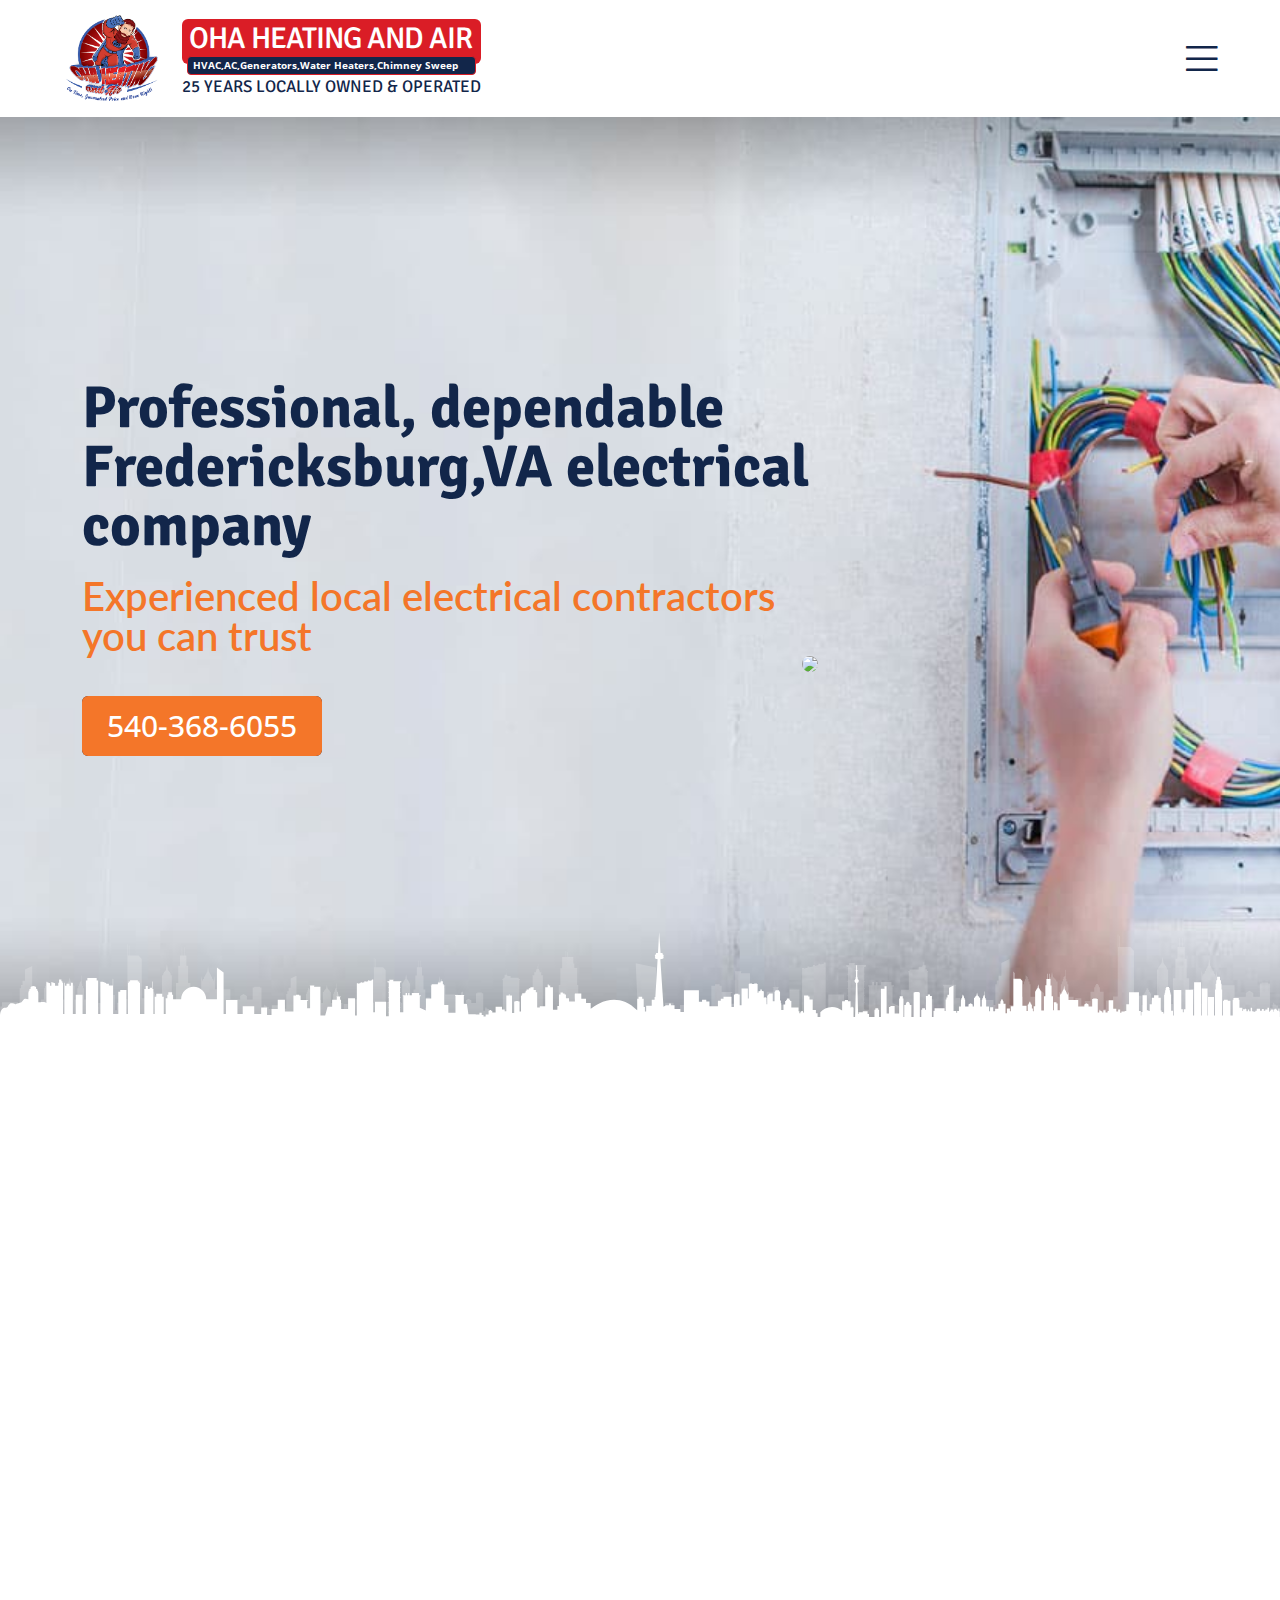
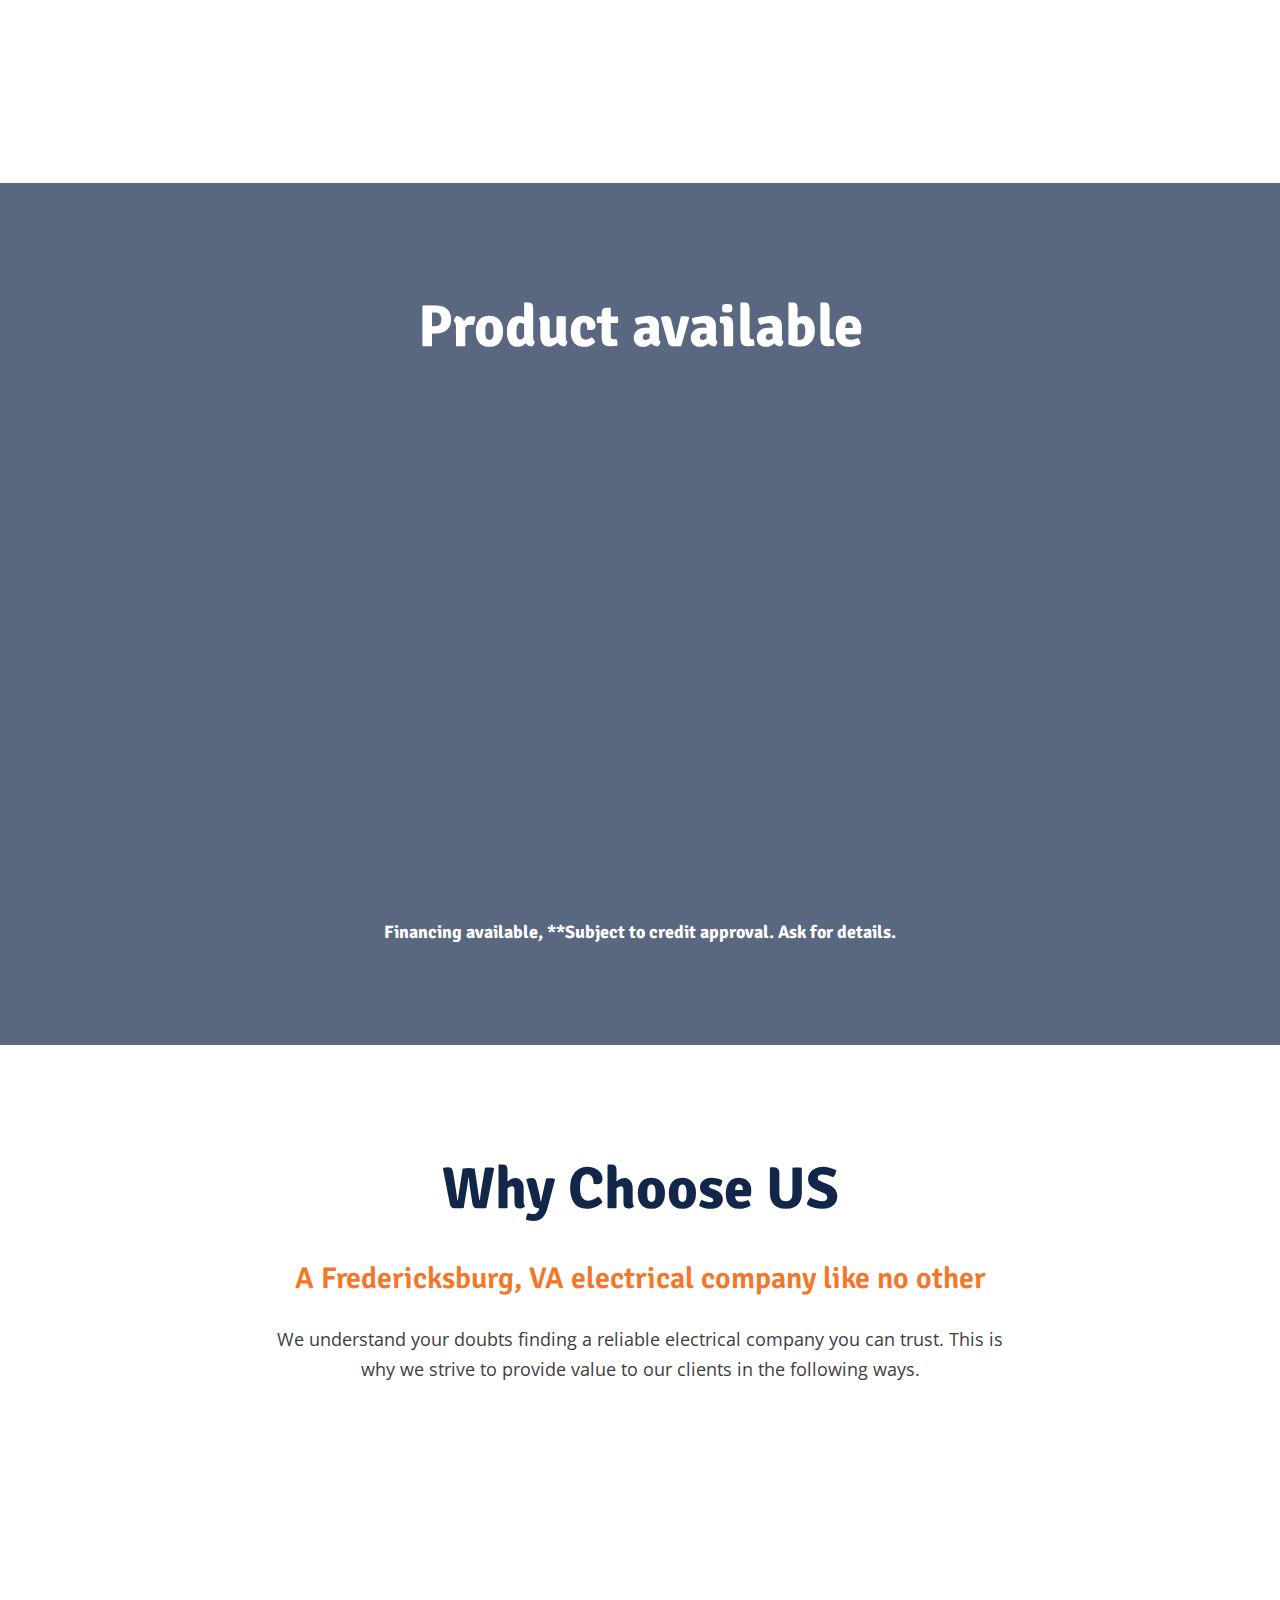
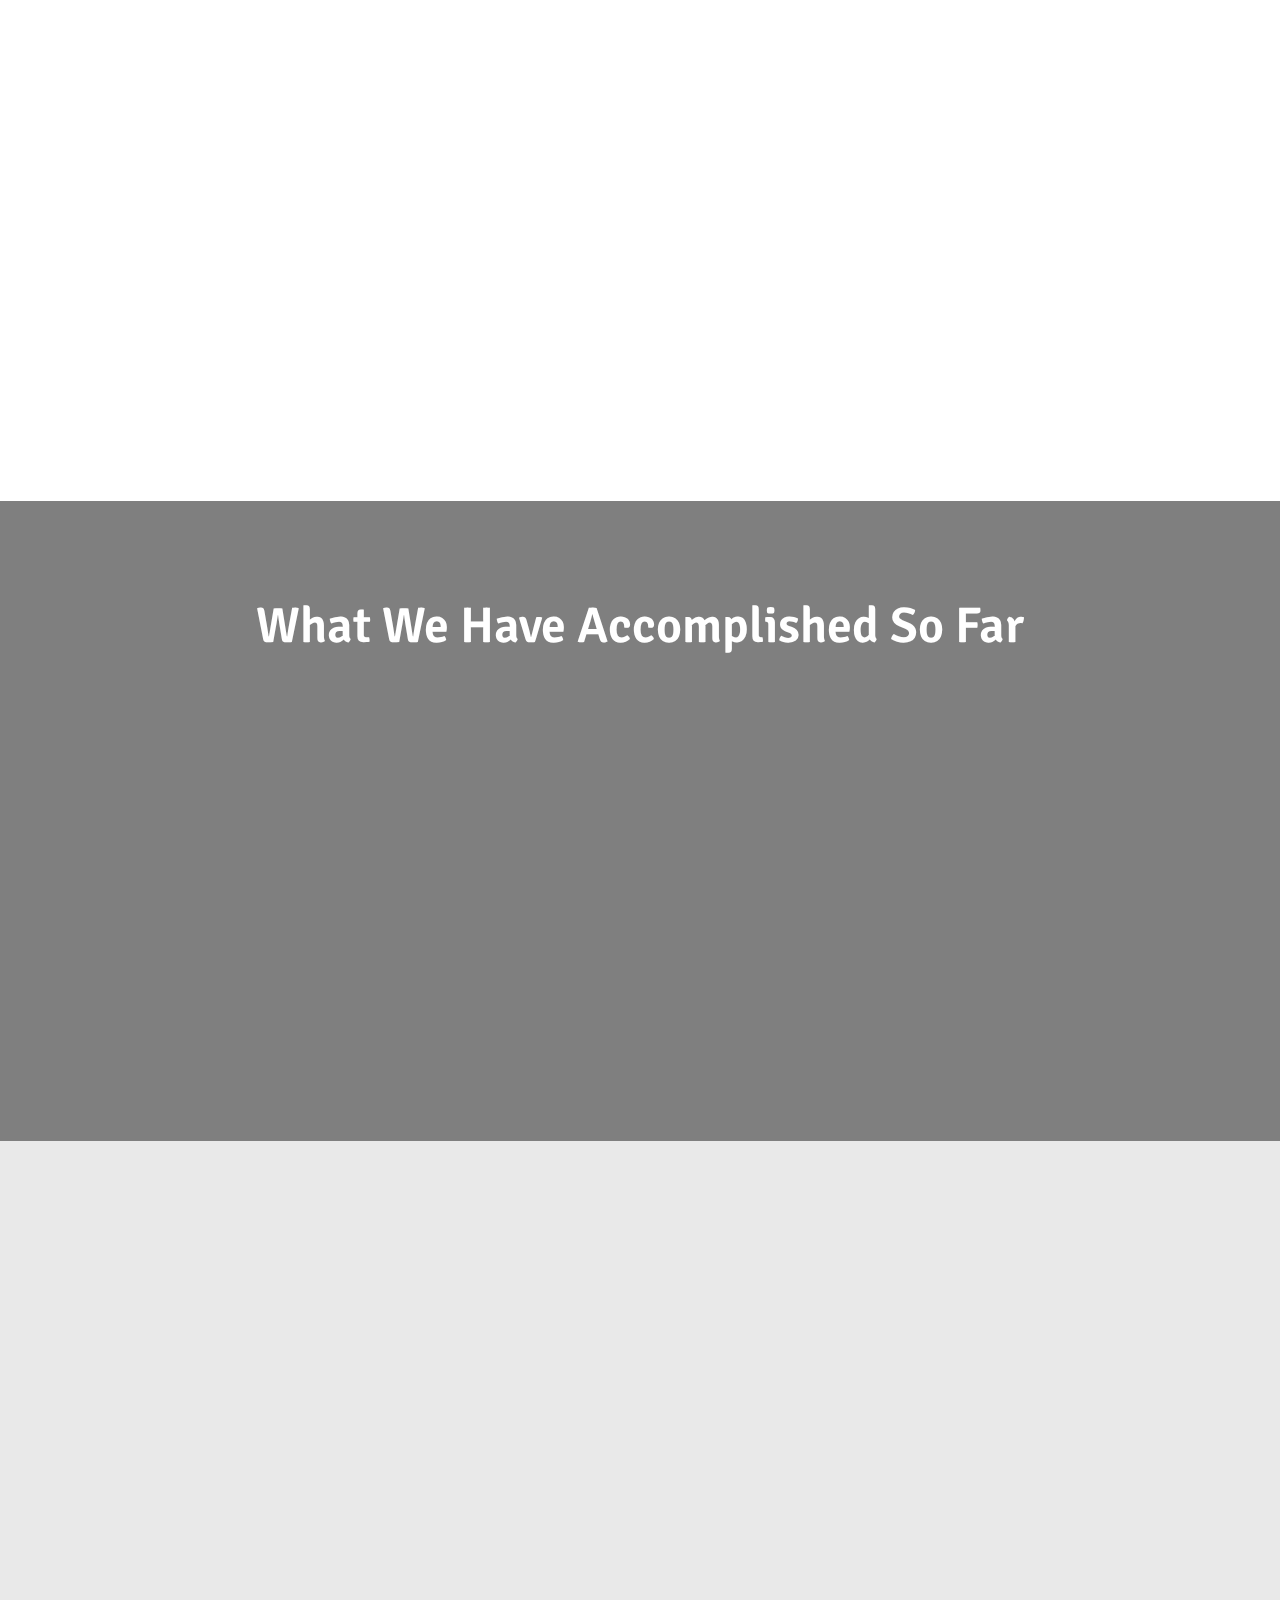
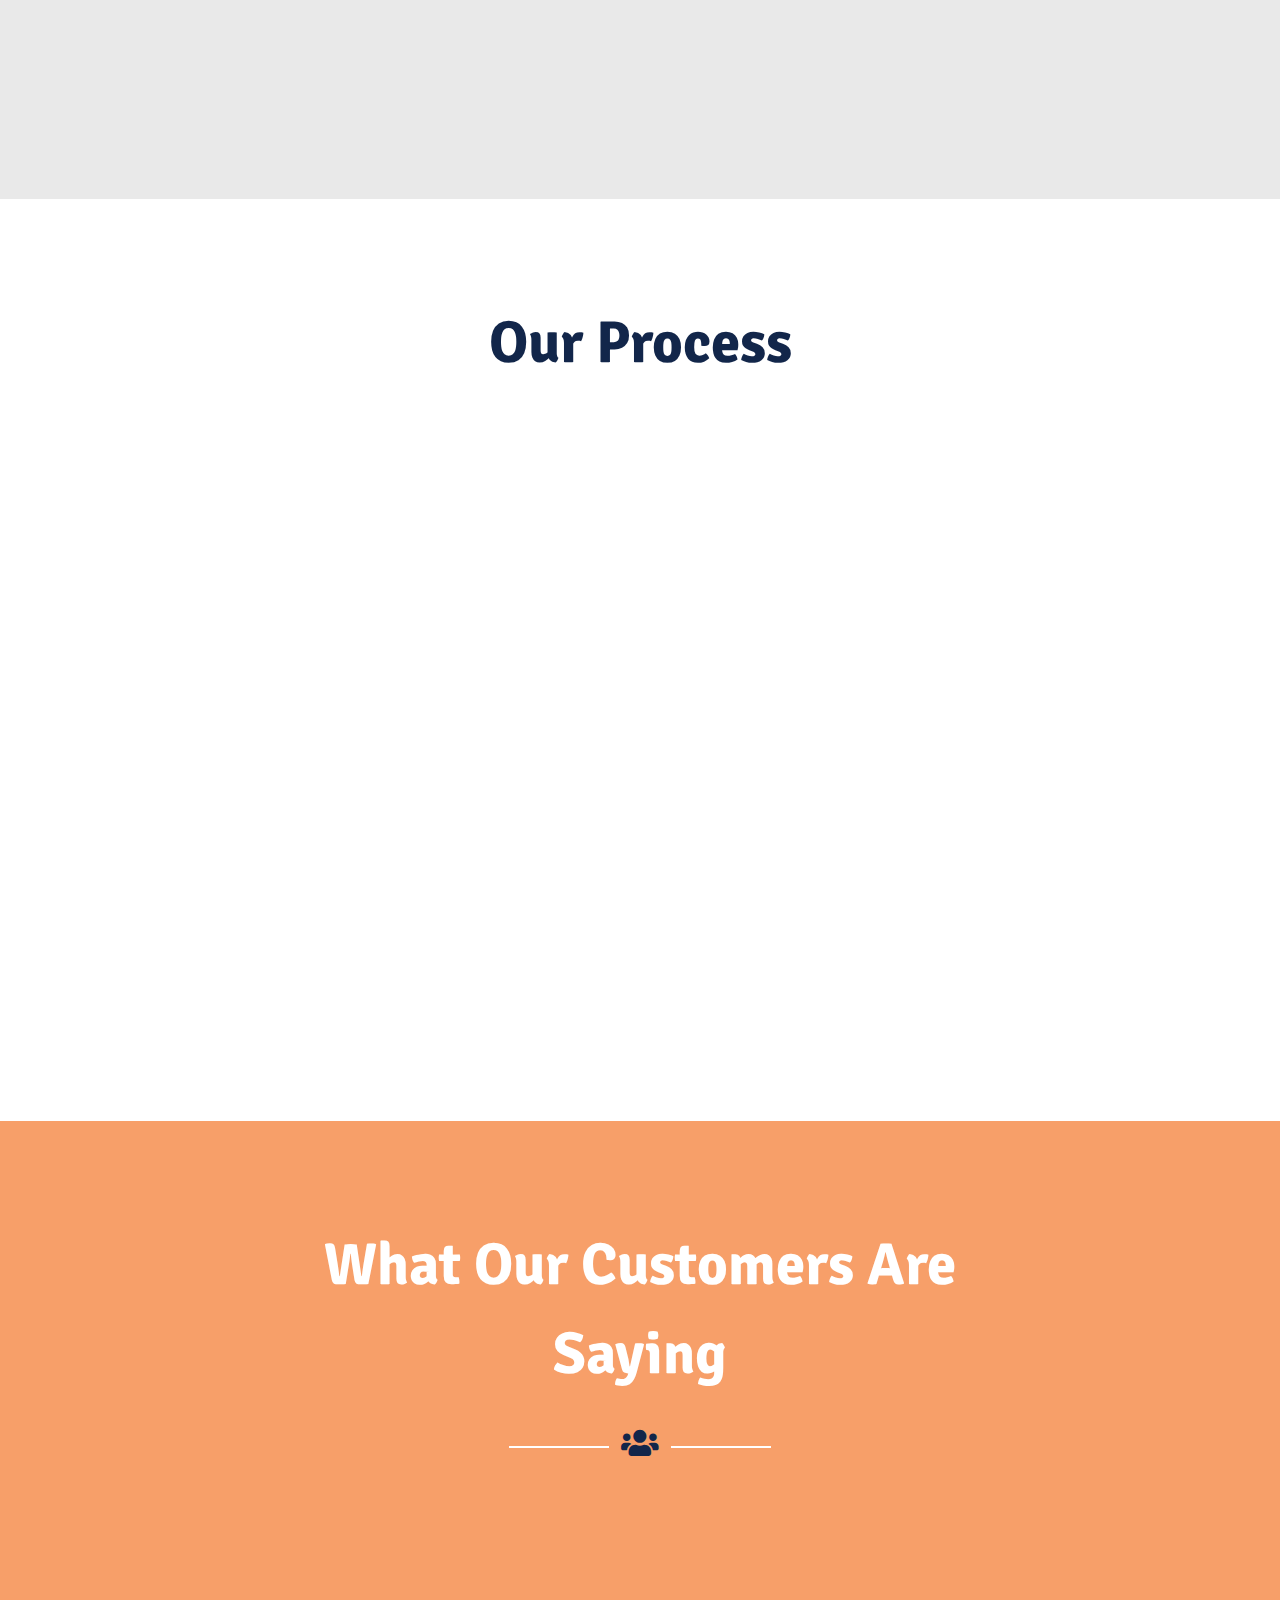
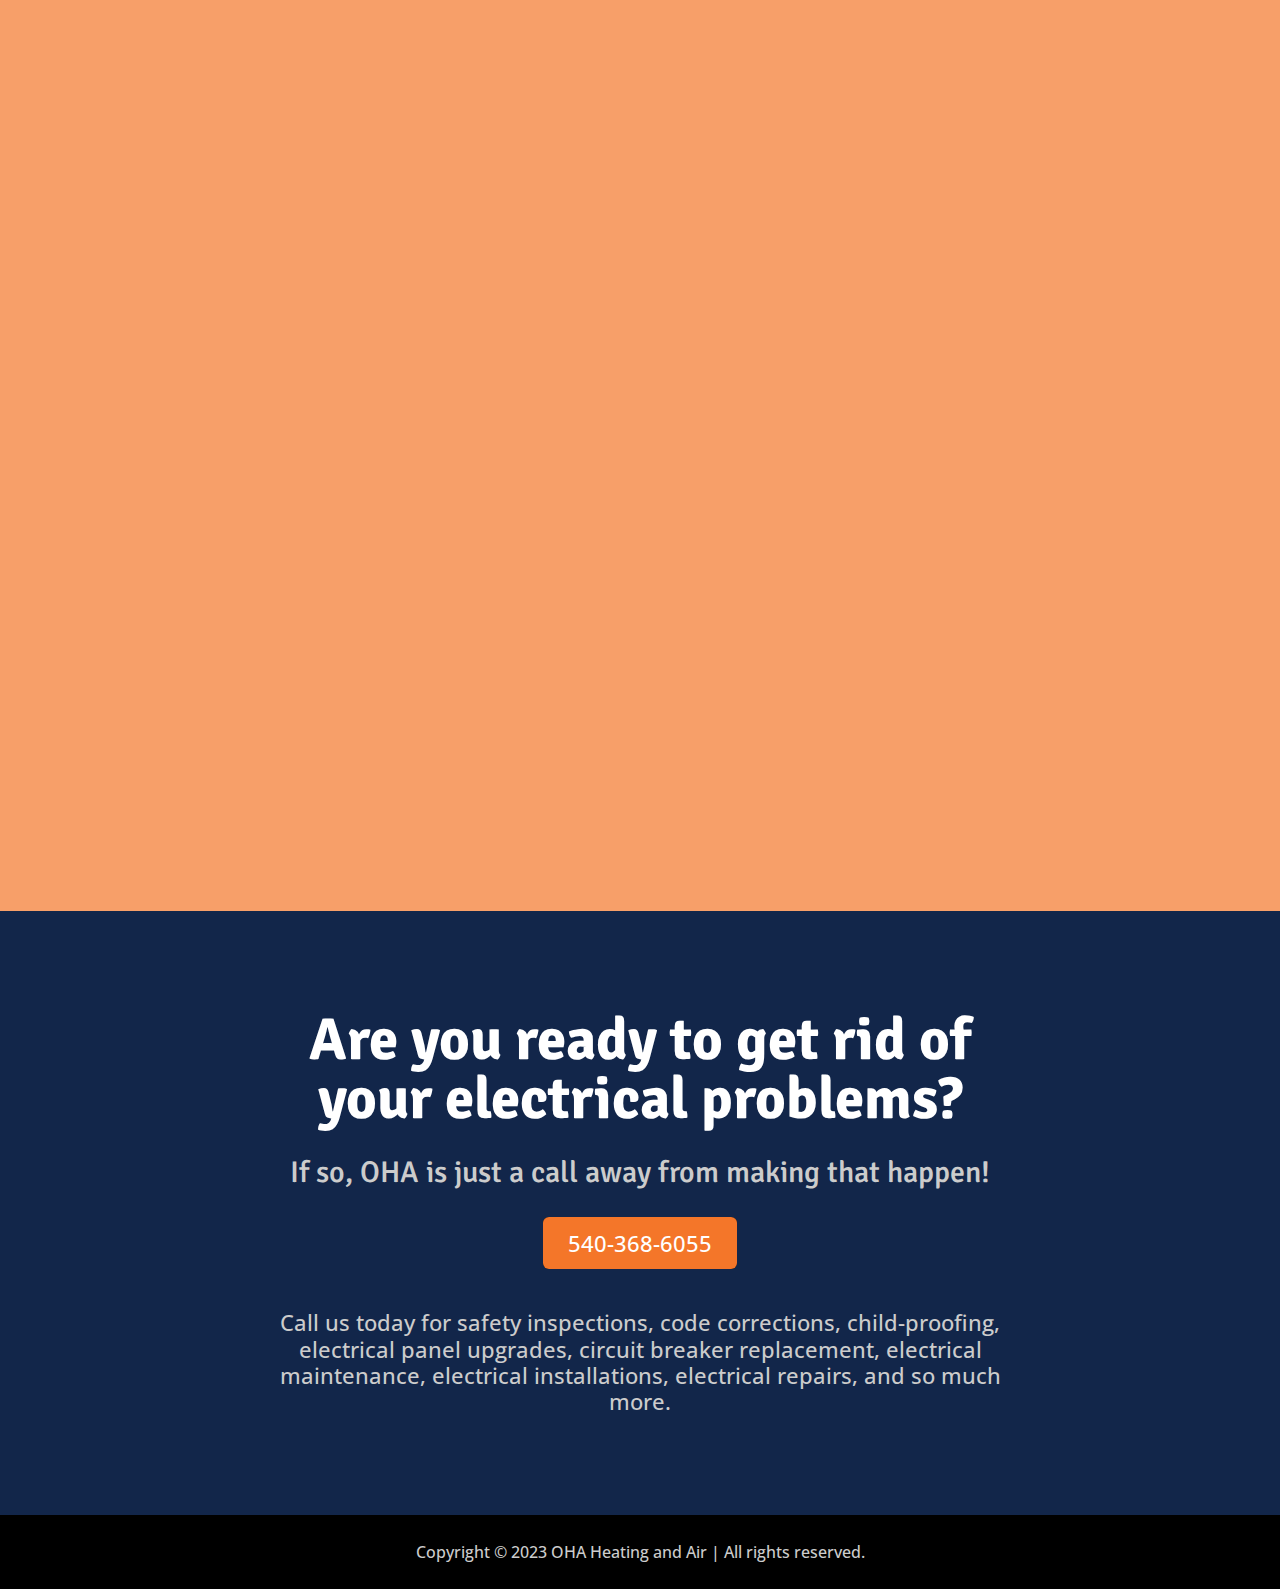
==== index.html @ 2a7c7ec2 "Merge branch 'main' of https://github.com/motabbirhossain/fixmyair" ====
<!DOCTYPE html>
<html lang="en">

<head>
    <!-- ========== Meta Tags ========== -->
    <meta charset="UTF-8">
    <meta http-equiv="X-UA-Compatible" content="IE=edge">
    <meta name="viewport" content="width=device-width, initial-scale=1.0">
    <meta name="author" content="modinatheme">
    <!-- ======== Page title ============ -->
    <title>HVAC Repair, Generators, Fireplaces, Chimney Services - OHA</title>
    <!-- ========== Favicon Icon ========== -->
    <link rel="shortcut icon" href="assets/img/logo.png">
    <!-- ===========  All Stylesheet ================= -->
    <!--  Icon css plugins -->
    <link rel="stylesheet" href="assets/css/icons.css">
    <!--  animate css plugins -->
    <link rel="stylesheet" href="assets/css/animate.min.css">
    <!--  carousel css plugins -->
    <link rel="stylesheet" href="assets/css/owl.carousel.min.css">
    <!--  Bootstrap css plugins -->
    <link rel="stylesheet" href="assets/css/bootstrap.min.css">
    <!--  main style css file -->
    <link rel="stylesheet" href="assets/css/style.css">
    
</head>

<body class="body-wrapper">    
    <!-- welcome content start from here -->
    <header class="header-wrap">
        <div class="container-fluid">
            <div class="d-flex justify-content-between align-items-center py-2">
                <div class="logo">
                    <a href="index.html">
                        <img src="assets/img/logo.png" alt="logo">
                        <div class="content">
                            <h5>oha heating and air</h5>
                            <p>HVAC,AC,Generators,Water Heaters,Chimney Sweep</p>
                            <H6>25 years locally owned & operated</H6>
                        </div>
                    </a>
                </div>
                <div class="main_content_nav d-flex align-items-center">
                    <div class="main-menu">
                        <ul>
                            <li class="active"><a href="index.html">Home</a></li>
                            <li><a href="about.html">About Us</a> </li>
                            <li><a href="#">Services</a></li>
                            <li><a href="#">HVAC Maintenance <i class="fas fa-angle-down"></i></a>
                                <ul class="sub-menu">
                                    <li><a href="#">case grid</a></li>
                                    <li><a href="#">case details</a></li>
                                    <li><a href="#">faq</a></li>
                                    <li><a href="#l">team</a></li>
                                    <li><a href="#">case two</a></li>
                                </ul>
                            </li>
                            <li><a href="#">Reviews</a></li>
                            <li><a href="#">Blog</a></li>
                            <li><a href="contact.html">Contact</a></li>
                        </ul>
                    </div>
                    <div class="head_right_widget">
                       <a href="tel:540-368-6055">
                            <div class="top_right">
                                <div class="icon">
                                    <img src="./assets/img/icon/call.svg" alt="call">
                                </div>
                                <div class="content">
                                    <h5>Call Us Now</h5>
                                    <p>540-368-6055</p>
                                </div>
                           </div>
                       </a>
                    </div>
                    <div class="mobile-nav-bar">
                        <div class="mobile-nav-wrap">                    
                            <div id="hamburger">
                                <i class="fal fa-bars"></i>
                            </div>
                            <!-- mobile menu - responsive menu  -->
                            <div class="mobile-nav">
                                <button type="button" class="close-nav">
                                    <i class="fal fa-times-circle"></i>
                                </button>
                                <nav class="sidebar-nav">
                                    <ul class="metismenu" id="mobile-menu">
                                        <li><a href="index.html">Home</a></li>
                                        <li><a href="about.html">About Us</a> </li>
                                        <li><a href="treatments.html">Treatments</a></li>
                                        <li><a href="payment-plans.html">Payment Plans</a></li>
                                        <li><a href="refer.html">Refer a Patient</a></li>
                                        <li><a href="contact.html">Contact</a></li>
                                    </ul>
                                </nav>

                                <a class="mt-20" href="tel:540-368-6055">
                                    <div class="top_right">
                                        <div class="icon">
                                            <img src="./assets/img/icon/call.svg" alt="call">
                                        </div>
                                        <div class="content">
                                            <h5>Call Us Now</h5>
                                            <p>540-368-6055</p>
                                        </div>
                                   </div>
                               </a> 
                            </div>                   
                        </div>
                        <div class="overlay"></div>
                    </div>
                </div>
            </div>
        </div>
    </header>

    <!-- banner section start -->
    <section class="hero_wrapper bg-center bg-cover" style="background-image: url(./assets/img/home/hero-bg.jpg);">
        <div class="container">
            <div class="row">
                <div class="col-12 col-lg-8 col-md-8">
                    <div class="banner_title wow slideInLeft" data-wow-duration="2s">
                        <h1>Professional, dependable Fredericksburg,VA electrical company</h1>
                        <h2>Experienced local electrical contractors you can trust</h2>
                        <a class="theme-btn" href="tel:540-368-6055">540-368-6055</a>
                        <img src="https://fixmyair.com/wp-content/uploads/2021/10/vetern.jpg">
                    </div>
                </div>
            </div>
        </div>
        <div class="hero-shape">
			<svg xmlns="http://www.w3.org/2000/svg" viewBox="0 0 4080 400" preserveAspectRatio="none">
            <g>
                <path class="elementor-shape-fill ha-shape-divider" opacity="0.2" d="M3218.3,0v14.9V30h5.2v6.7h6.4v2.7h4.4V44h3.2v-4.6h1.7v-2.7V30h7.2v68.6h5v2.7h18.2v-2.7h5V60.8h18.4v10.7
                    h0.2l10.6,6.2l10.6-6.2V60.8h31.2v32.7h49.4v23.2v19.8l3.8-18.9l1.5,8.2h3.1l1.2,7.8h2.6l0.9,7h1.9l2.5,7h1.6l2.7,20h0l2.7-20h1.6
                    l2.5-7h1.9l0.9-7h2.6l1.2-7.8h3.1l1.5-8.2l3.8,18.9v-19.8v-75h11.3v33.7h5.8v6.8h13.4v-6.8V75V41.7h4.1v71.5h7.1V168h5.6v32.5h5.6
                    v25.8c0,0.4,0.3,0.7,0.7,0.7s0.7-0.3,0.7-0.7v-25.8h6.3v25.8c0,0.4,0.3,0.7,0.7,0.7s0.7-0.3,0.7-0.7v-25.8h5.6V168h5.6v-54.8h7.1
                    V41h13.4v97h3.7v6.1h2.3v4.2h2.6v3.3h2.7v3.3h1.6v3.3l2.7,15.4l2.7-15.4v-3.3h1.6v-3.3h2.7v-3.3h2.6v-4.2h2.3V138h3.7V61.8h7.3
                    V36.7h4.1v13.4h5.1v19.9h3.1v5h2.9v5h2.1v5h5v-5h2.1v-5h2.9v-5h3.1V37.7h5.7v26.5h21.2v125.4l10.1,11.3h29.4v30.9
                    c0,0.4,0.4,0.7,0.8,0.7s0.8-0.3,0.8-0.7v-30.9h3.1V236c0,0.4,0.4,0.7,0.8,0.7c0.4,0,0.8-0.3,0.8-0.7v-38.4l0,0V14.9h0v20.5v1.4
                    v25.1h13.4V36.7h4.1v13.8h15.6V36.7h0.1V26.5h6.3v48.4h10.5v13h2.9v5.2h2.1v4.1h6.1v-4.1h2.1v-5.2h2.9v-13h10.5V49.1h16.1V36.7h9.7
                    v20.1h16.1V36.7h5.2v24.1h14.6v35.6h2.7v7.2h3v7.2h1.5V136c0,0.4,0.3,0.7,0.7,0.7c0.4,0,0.7-0.3,0.7-0.7v-15.7l5.1-4.6v-4.7h1.9
                    v-7.2h3v-7.2h2.7V60.8h9V104h3.7v4.7h2.3v3.3h2.6v2.6h2.7v2.6h1.6v2.6l2.7,11.9l2.7-11.9v-2.6h1.6v-2.6h2.7v-2.6h2.6v-3.3h2.3V104
                    h3.7V60.8h6.6v10.7l10.6,6.2l10.6-6.2h0.2V60.8h16.8v35.6h2.7v7.2h3v7.2h1.9v4.7l6.2,5.7v-10.4h1.9v-7.2h3v-7.2h2.7V60.8h10.1V38.2
                    h9.2v-9.7h4.2v9.7h13.9v55.4v2.6v10.2v13.5v47.7l22.9-11.3v-36.4h8v-13.5h5.1V96.2h4v-58h5.2v13.7h51.2V38.2h5.2V14.9V0H3218.3z"></path>
                <circle opacity="0.2" cx="2466.7" cy="156.4" r="1"></circle>
                <path class="elementor-shape-fill ha-shape-divider" opacity="0.2" d="M2516.8,0h-532.5h-121.8H979.7v19.8h33.2l6.9,46.2h14.1v38.3h-1.7v3.5h6.9v14.9h0.8v-14.9h4.7V120h0.8v-12.2
                    h28.6v-3.5h-2V26.5h32.6v34.8h18.6V147h-1.7v4.2h3.7v5.4h4.3v2v6.1v5.3h5.2v9.5h0.6h0.6v-9.5h2.8l1.7-5.3h11.2v-8.2h29.4v-5.4h3.7
                    V147h-1.7V91.3h24.6V36.5l27.3,12.1v53.1h-4.4v3.9h7.8v10.6h33.2v-10.6h10.8v10.6h5.6v-10.6h5.6v10.6h6.1v-10.6h12.8v-3.9h-2V28.1
                    h12.5v0.8h2.3v21h-2.3v1.7h2.3v21h-2.3v1.7h2.3v21h-2.3v1.7h2.3v21h-2.3v1.7h2.3v21h-2.3v1.7h2.3V164h-3.9v1.7h-2v4.6h36.7v5.1
                    h-1.2v1.5h20v-1.5h-1.2v-5.1h9.1v-4.6h-2V164h-3.9v-21.7h2.3v-1.7h-2.3v-21h2.3v-1.7h-2.3v-21h2.3v-1.7h-2.3v-21h2.3v-1.7h-2.3v-21
                    h2.3v-1.7h-2.3v-21h2.3v-1.7h-2.3V10.1h12.5v66.3h50.4V28.1h8.2v150.2h6.1v-3.9l11.2-2.7v2.5h6.1v-4l11.2-2.7v2.9h6.1V166l11.2-2.7
                    v2.4h6.1v-3.9l11.2-2.7v2h6.1V13.6h8.5v78.6h31.5V43.9h32.3v41.2h4v13.5h-2.4v1.4h10.5v4.3h1.1v-4.3h3.3v21.9h0.8v-21.9h4.4v-1.4
                    h-2.6V85.2h21.3V53.7h20.8l10.8-40.1h21.8v130.8h28.8v4.7h-1.6v1.6h21.8v-1.6h-1.7v-4.7v-7.5V47.3h13.6v33.8h-4.8v3.1h34.2v20.4
                    h6.5v4.2h14.6v-4.2h11.8v-73h38.9v54.1h32.7V43.1h28.4V16.4h20.5v33.7h26.9V20.8h24.4v-4.4h4.5v146l64.8,13.5l-7.1-159.4h190.2
                    v90.2h3.5v54h9V175h3.2v21.2h17.8v15.6h1.6v-15.6h3.5v19.5h1.6v-19.5h11.2v-35.7h5.8v-54h5V16.4h50.6v120h-0.9v1.4h6.2v8.3h-0.8
                    v1.3h5.7v4.8h-0.5v1h2.5v4.5h2.3h0.4V174h0.3h0.3h0.3v-16.2h1.1v9h0.3h0.3h0.3v-9h2.7v-4.5h2.8v-1h-0.9v-4.8h5.7v-1.3h-0.8v-8.3
                    h6.2v-1.4h-0.9v-120h42.5v106h-1.5v3.1h3.3v4h25.9v6h9.9l1.5,3.9h2.4v7h0.5h0.5v-7h4.5v-3.9V131v-1.5h3.8v-4h3.3v-3.1h-1.5v-106
                    h39.5v8.1h4.2v5.4h5.2V32h3.6v3.8h2.6V32h1.4v-2.2v-5.4h5.9v55.9h4.1v2.2h14.8v-2.2h4.1V49.5h15v8.7h0.1l8.6,5l8.6-5v-8.7h25.4
                    v26.6h40.2V95v16.1l3.1-15.4l1.2,6.6h2.5l1,6.3h2.1l0.7,5.7h1.6l2.1,5.7h1.3l2.2,16.3h0l2.2-16.3h1.3l2.1-5.7h1.6l0.7-5.7h2.1
                    l1-6.3h2.5l1.2-6.6l3.1,15.4V95V34h9.2v27.5h4.7v5.5h10.9v-5.5v-0.3V34h3.3v58.2h5.8v44.6h4.6v26.5h4.6v21c0,0.3,0.3,0.6,0.6,0.6
                    s0.6-0.3,0.6-0.6v-21h5.2v21c0,0.3,0.3,0.6,0.6,0.6c0.3,0,0.6-0.3,0.6-0.6v-21h4.6v-26.5h4.6V92.2h5.8V33.4h10.9v78.9h3v4.9h1.9
                    v3.4h2.1v2.7h2.2v2.7h1.3v2.7l2.2,12.5l2.2-12.5v-2.7h1.3v-2.7h2.2v-2.7h2.1v-3.4h1.9v-4.9h3v-62h6V29.9h3.3v10.9h4.2v16.2h2.5v4.1
                    h2.3v4.1h1.7v4.1h4.1v-4.1h1.7v-4.1h2.3v-4.1h2.5V30.7h4.7v21.6h17.2v102.1l8.3,9.2h24v25.1c0,0.3,0.3,0.6,0.7,0.6
                    c0.4,0,0.7-0.3,0.7-0.6v-25.1h2.6v28.6c0,0.3,0.3,0.6,0.7,0.6c0.4,0,0.7-0.3,0.7-0.6v-31.2l0,0V12.1h0v16.7v1.1v20.4h10.9V29.9h3.3
                    v11.2h12.7V29.9h0.1v-8.3h5.2V61h8.5v10.6h2.3v4.2h1.7v3.3h5v-3.3h1.7v-4.2h2.3V61h8.5V40h13.1V29.9h7.9v16.4h13.1V29.9h4.3v19.6
                    h11.9v29h2.2v5.9h2.4v5.9h1.2v20.4c0,0.3,0.3,0.6,0.6,0.6s0.6-0.3,0.6-0.6V97.9l4.2-3.8v-3.8h1.5v-5.9h2.4v-5.9h2.2v-29h7.3v35.1h3
                    v3.8h1.9v2.7h2.1v2.1h2.2v2.1h1.3v2.1l2.2,9.7l2.2-9.7v-2.1h1.3v-2.1h2.2v-2.1h2.1v-2.7h1.9v-3.8h3V49.5h5.4v8.7l8.6,5l8.6-5h0.1
                    v-8.7h13.7v29h2.2v5.9h2.4v5.9h1.5v3.8l5.1,4.6v-8.4h1.5v-5.9h2.4v-5.9h2.2v-29h8.2V31.1h7.5v-7.9h3.4v7.9h11.3v45.1v2.1v8.3v11
                    v38.8l18.6-9.2V97.6h6.5v-11h4.2v-8.3h3.2V31.1h4.3v11.1h41.7V31.1h4.3v-19V0h-667.5H2516.8z"></path>
                <path class="elementor-shape-fill ha-shape-divider" opacity="0.2" d="M0,34.1h5.9v7.5h7.3v3h4.9v5.2h3.6v-5.2h1.9v-3v-7.5h8.2v77.8h5.7v3.1h20.7v-3.1H64V69h20.9v12.1h0.2l12,7
                    l12-7V69h35.4V106h56v26.3v22.4l4.4-21.4l1.7,9.3h3.5l1.4,8.8h2.9l1,7.9h2.2l2.9,7.9h1.8l3,22.7h0l3-22.7h1.8l2.9-7.9h2.2l1-7.9
                    h2.9l1.4-8.8h3.5l1.7-9.3l4.4,21.4v-22.4v-85h12.8v38.3h6.5v7.7h15.1v-7.7v-0.5V47.3h4.7v81.1h8v62.2h6.4v36.9h6.4v29.3
                    c0,0.4,0.4,0.8,0.8,0.8c0.5,0,0.8-0.4,0.8-0.8v-29.3h7.2v29.3c0,0.4,0.4,0.8,0.8,0.8c0.5,0,0.8-0.4,0.8-0.8v-29.3h6.4v-36.9h6.4
                    v-62.2h8V46.5h15.2v110h4.2v6.9h2.6v4.8h3v3.8h3.1v3.8h1.8v3.8l3.1,17.4l3-17.4v-3.8h1.8v-3.8h3.1v-3.8h3v-4.8h2.6v-6.9h4.2V70.1
                    h8.3V41.7h4.7v15.3h5.8v22.6h3.5v5.7h3.2v5.7h2.4v5.7h5.6v-5.7h2.4v-5.7h3.2v-5.7h3.5V42.7h6.5v30.1h24V215l11.5,12.8h33.4v35
                    c0,0.4,0.4,0.8,0.9,0.8s0.9-0.4,0.9-0.8v-35h3.6v39.8c0,0.4,0.4,0.8,0.9,0.8c0.5,0,0.9-0.4,0.9-0.8v-43.5l0,0V16.9h0v23.2v1.6v28.5
                    h15.2V41.7h4.7v15.6h17.7V41.7h0.1V30h7.2V85h11.9v14.8h3.2v5.8h2.4v4.6h6.9v-4.6h2.4v-5.8h3.2V85h11.9V55.7h18.2v-14h11v22.8H652
                    V41.7h5.9V69h16.5v40.4h3.1v8.2h3.4v8.2h1.7v28.4c0,0.4,0.4,0.8,0.8,0.8c0.5,0,0.8-0.4,0.8-0.8v-17.8l5.8-5.3v-5.3h2.1v-8.2h3.4
                    v-8.2h3.1V69h10.2v48.9h4.2v5.3h2.6v3.7h3v2.9h3.1v2.9h1.8v2.9l3.1,13.5l3-13.5v-2.9h1.8v-2.9h3.1V127h3v-3.7h2.6v-5.3h4.2V69h7.5
                    v12.1l12,7l12-7h0.2V69h19.1v40.4h3.1v8.2h3.4v8.2h2.1v5.3l7.1,6.4v-11.8h2.1v-8.2h3.4v-8.2h3.1V69H831V43.3h10.4v-11h4.8v11H862
                    v62.8v2.9v11.6V136V190l25.9-12.8V136h9v-15.3h5.8v-11.6h4.5V43.3h5.9v15.5h58V43.3h5.9V0H0V34.1z"></path>
            </g>
            <path class="elementor-shape-fill ha-shape-divider" d="M4079.7,0H2563.5H1530.1h-14h-411.9h-30.9H566.5H563H0v22.1h1.5v9H5v-6.6h3l3.2,4.2v2.1h5.8v-2.1h2v-7.6h1.6v7.4h8.8v-3.6
                h2.8v-3.8h2.6v13.3h5v-5.6h2.8h4.1v-4h4.8v5.7h6.1v-5.6h5.9v5.9H74v-6.1h4.4v-3.6h6v1.7h4.3v11.6h4.6V22.8H98v5.8h4.3v-5.8h4.5v6.5
                h1.6v1.5h3v-1.5h6.2v-5.1h2.2v10.2h9.3V60h2.2v5.1h17V60h2.2V9.7h7.3v46.6h8.6v3.1h12.1v-3.1h2.9V9.7h2.8v82.5h2v18.5h1.8V122h2.8
                v11.4h9.5V122h2.8v-11.4h1.8V92.2h2V9.7h3.3v58.6h19V9.7h1.7v85.7h18.4V9.7h2.3v105.9h22V9.7h3.6v81.7h24.1v-62h5.3v-9.6h2.9v9.6
                h4.9V91h24.1V9.7h2.4v14.6h6v51.8h1.8v6.4h1.5v7.3h1.7V97h1.7v3.7h8.9V97h1.7v-7.3h1.7v-7.3h1.5v-6.4h1.8V15.6h2.4v4.8h5.7v4.9h2.6
                v40.6h7.2v8.2h14.1v-8.2h7.2V45.1h6.9V23.9h3.8v2h5.1v48.3h13.9V20.7h3.7v-11h1.7v14.2h5.9v60H481V45.1h8.8V23.9h5.1v-1.6h10.4v-3.8
                h4v10.2h6.5v-6.3h5.8v8.4h9.8v27.4h14.5V18.7h0v5h3.5v-5h6.6v7.5h7.1v-7.5h0v0.1h3.3v4.2h4v1.7h2.7v2.9h2v-2.9h1.1v-1.7v-4.2h4.5
                l0,43.1h3.2v1.7h11.5V62h3.2V38.2H610v6.7h0.1l6.7,3.9l6.7-3.9v-6.7H643v20.5h31v14.6v12.4l2.4-11.9l0.9,5.1h2l0.8,4.9h1.6l0.6,4.4
                h1.2l1.6,4.4h1l1.7,12.6h0l1.7-12.6h1l1.6-4.4h1.2l0.6-4.4h1.6l0.8-4.9h2l0.9-5.1l2.4,11.9V73.3V26.2h7.1v21.2h3.6v4.2h8.4v-4.2
                v-0.3V26.2h2.6v44.9h4.5v34.4h3.5V126h3.5v16.2c0,0.2,0.2,0.4,0.5,0.4c0.3,0,0.5-0.2,0.5-0.4V126h4v16.2c0,0.2,0.2,0.4,0.5,0.4
                c0.3,0,0.5-0.2,0.5-0.4V126h3.5v-20.4h3.5V71.1h4.5V25.8h8.4v60.9h2.3v3.8h1.5v2.7h1.6v2.1h1.7v2.1h1v2.1l1.7,9.7l1.7-9.7v-2.1h1
                v-2.1h1.7v-2.1h1.6v-2.7h1.5v-3.8h2.3V38.8h4.6V23.1h2.6v8.4h3.2V44h2v3.2h1.8v3.2h1.3v3.2h3.1v-3.2h1.3v-3.2h1.8V44h2V23.7h3.6
                v16.7h13.3v78.8l6.4,7.1h18.5v19.4c0,0.2,0.2,0.4,0.5,0.4c0.3,0,0.5-0.2,0.5-0.4v-19.4h2v22c0,0.2,0.2,0.4,0.5,0.4
                c0.3,0,0.5-0.2,0.5-0.4v-24.1l0,0V9.3h0v12.9v0.9v15.8h8.4V23.1h2.6v8.7h9.8v-8.7h0v-6.4h4v30.4h6.6v8.2h1.8v3.2h1.3v2.6h3.8v-2.6
                h1.3v-3.2h1.8v-8.2h6.6V30.8h10.1v-7.8h6.1v12.6h10.1V23.1h3.3v15.1h9.1v22.4h1.7v4.6h1.9v4.6h0.9v15.8c0,0.2,0.2,0.4,0.5,0.4
                c0.3,0,0.5-0.2,0.5-0.4v-9.9l3.2-2.9v-3h1.2v-4.6h1.9v-4.6h1.7V38.2h5.6v27.1h2.3v3h1.5v2.1h1.6v1.6h1.7v1.6h1v1.6l1.7,7.5l1.7-7.5
                v-1.6h1v-1.6h1.7v-1.6h1.6v-2.1h1.5v-3h2.3V38.2h4.1v6.7l6.7,3.9l6.7-3.9h0.1v-6.7h10.6v22.4h1.7v4.6h1.9v4.6h1.2v3l3.9,3.6v-6.5
                h1.2v-4.6h1.9v-4.6h1.7V38.2h6.3V24h5.8v-6.1h2.7V24h8.8v34.8v1.6v6.4v8.5v30l14.4-7.1V75.3h5v-8.5h3.2v-6.4h2.5V24h3.3v8.6h32.1V24
                h3.3V9.3V4h5.1v67.7h6v4.5h7.1v-4.5h6V27.8h2.8v5.1h9.2v-5.1h2.8V4h4.6v78.7h3v2.1h13.8v-2.1h3V4h7.1v39.2h4.7c0,3.9,3,9.9,6.7,9.9
                s6.7-6,6.7-9.9h4.7V4h2.5v60h2.1v7.2h9.6V64h2.1V15.7h14.2v21.2v3.2h13.6v-3.2h4.6V15.7h7.5v78.9v8.2h6.8v-8.2h11.4V4h5.7v23.7h2.8
                v5.1h9.2v-5.1h2.8V4.2h17.4v9.7h4.6v9.1h15.2v-2.8h13.5v-6.2h1.5l2.4,100.3h-2.1c-0.6,0-1.1,0.5-1.1,1.1v1.3c0,0.1,0,0.1,0,0.1h-1.2
                v5.5h1.2c0,0,0,0.1,0,0.1v1.3c0,0.6,0.5,1.1,1.1,1.1h1v7h1.3v19.6h-0.8v3.3h1.5v14.8h2.6v-14.8h1.5v-3.3h-0.8v-19.6h1.3v-7h1
                c0.6,0,1.1-0.5,1.1-1.1v-1.3c0-0.1,0-0.1,0-0.1h1.2v-5.5h-1.2c0,0,0-0.1,0-0.1v-1.3c0-0.6-0.5-1.1-1.1-1.1h-2.1L1354.3,4h4.9v31.2
                h2.7v2.2h4.3v-2.2h2.4v20.1h8.5v3.5h10v-3.5h8.5V25.2c8.2,7.3,19.6,11.8,32.2,11.8c15.5,0,29.1-6.8,37.3-17.2V4h8.7v12.3h5.4V27
                h10.2v33.4h10.1v9.4h3.9v3.4h13.6v-55h1v1.2h2.5V24h5.4v-2.9h2.8v-4.7h3.1V23h2.8v11.7h22.9v21.2h2.7l2.2,3.8h1.1v4.1h8.1v-4.1h1.3
                l1.9-3.8h2.4V44.2h5.4V27.4h7v21h1.3v8.9h2.6v28.3h1.1l2.5,4.1h10.5l2.1-4.1h1.3V54.8h5.7v24.8h10.8l6.9-8V45.1h2.1v20.6h2.2v1.7
                h4.7v-1.7h1.8v20.9h3.2v1.1h3.1v4.8h4.9v-4.8h2.8v-1.1h3.2v-4.5h2.6v27.7h2.1v1.8h8.7v-1.8h7v1.8h8.7v-1.8h1.7V63.8h2.9v31.5h20.1
                V42.2h5.9v34.3h4.3v2.3h10v-2.3h4.2V36.7h7.6v32.8h25.5V63h8.7v-6.1h9.1V38.9h27V54h10.1v5.9h13.5v-6.4h10.1v36.3h47.7V21h11.1v9
                h18.8v11.8h11.6v5.7h5.8v-5.7h10.1l7.7-4.7l10.1,151.8c-6.2,0.5-10.7,2.5-10.7,4.8c0,0.9,0.6,1.7,1.8,2.4c-1.1,1-1.8,2.3-1.8,3.9
                c0,2.3,1.6,4.3,3.7,5c-0.4,0.4-0.6,0.9-0.6,1.4c0,1.1,0.9,2,2,2h4.8l4.6,67.4l3.7-67.4h4.8c1.1,0,2-0.9,2-2c0-0.5-0.2-1-0.6-1.4
                c2.1-0.7,3.7-2.7,3.7-5c0-1.5-0.7-2.9-1.8-3.9c1.1-0.7,1.8-1.5,1.8-2.4c0-2.1-3.6-3.8-8.7-4.6l7.2-120.4h2.4v-8.7h9.1V40.3h17.8
                V22.4h3.9v14.1h3.9V63h4.8v6.1h11.6V63h4.3V26c63.5,64.1,128.9,20.5,148.3,4.7v18.7h14.8V63h15.1v17c0,0,18.6,0,20.2,0
                c1.6,0,0-25.5,0-25.5h18.9v9.7h9.9v12.6h4.2v2.5h5.5v3.8h7.7v-6.9h4.8V39.7h5.1V28.1h14.1v71.7h8.7v5h4.8v3.5h3.2v-8.8h8V38.8h17.3
                V35h8.3v48.7h4.2v6.9h7.1v8.8h10.3V96h5.1v-3.8h7.1v-4.1h2.9v-5h3.2v-2.8h7.7v-4.1h1.9v-3.8h2.2V22.3h4.4v31.7h4v2.1h9.2v-2.1h3.9
                V17.2h7.1v56.4h7.9v3.7c0.7,0,1.3-0.1,2-0.1v-3.6h8.1V22.9h5.2v5.8h8.5v8.7h20.5V19.4h10.6v5.1h3.8v2.7h5v-2.7h3V12.6h9.3V6.4h6.8
                v5.1h5.7V18h7.4v-5.4h11.8v1.2h23.2l4.8,32.2h9.9v26.7h-1.2v2.4h4.8v10.4h0.6V75.2h3.3v8.5h0.6v-8.5h19.9v-2.4h-1.4V18.5h22.8v24.3
                h13v59.7h-1.2v2.9h2.6v3.8h3v1.4v4.3v3.7h3.6v6.7h0.4h0.4v-6.7h1.9l1.2-3.7h7.8v-5.7h20.5v-3.8h2.6v-2.9h-1.2V63.7h17.2V25.5
                l19.1,8.4V71h-3.1v2.7h5.4v7.4h23.2v-7.4h7.6v7.4h3.9v-7.4h3.9v7.4h4.3v-7.4h8.9V71h-1.4V19.6h8.7v0.5h1.6v14.6h-1.6V36h1.6v14.6
                h-1.6v1.2h1.6v14.6h-1.6v1.2h1.6v14.6h-1.6v1.2h1.6v14.6h-1.6v1.2h1.6v15.2h-2.7v1.2h-1.4v3.2h25.6v3.6h-0.8v1h13.9v-1h-0.8v-3.6
                h6.3v-3.2h-1.4v-1.2h-2.7V99.2h1.6v-1.2h-1.6V83.4h1.6v-1.2h-1.6V67.6h1.6v-1.2h-1.6V51.8h1.6v-1.2h-1.6V36h1.6v-1.2h-1.6V20.2h1.6
                V19h-1.6V7h8.7v46.2h35.1V19.6h5.7v104.8h4.2v-2.7l7.8-1.9v1.8h4.2v-2.8l7.8-1.9v2h4.2v-3l7.8-1.9v1.7h4.2v-2.7l7.8-1.9v1.4h4.2V9.5
                h5.9v54.9h22V30.6h22.6v28.8h2.8v9.4h-1.6v0.9h7.3v3h0.8v-3h2.3V85h0.6V69.8h3v-0.9h-1.8v-9.4h14.9V37.5h14.5l7.6-27.9h15.2v91.2
                h20.1v3.3h-1.1v1.1h15.2V104h-1.2v-3.3v-5.3V33h9.5v23.6h-3.4v2.1h23.9V73h4.6V76h10.2V73h8.3V22.1h27.1v37.8h22.8V30h19.8V10.9
                h14.3v24h18.8V14.5h17h5.1v24.6h36.7V14.5h16.8v44.4h36.7V14.5h7.5v131.7l21.2,16.2V61h34.1c0,22.1,17.9,40,40,40s40-17.9,40-40
                h25.6v14.6h3.2v7.8h12.1v-7.8h3.2V64.8h5.1V14.5h6.2v55h4.9v9h19.1v-9h4.9v-55h4.2v79.3h2.8v0.1v4.4v5.6v13.1c0,0.4,0.4,0.8,0.8,0.8
                c0.4,0,0.8-0.4,0.8-0.8V98.2h7.3v-4.4h5.9v10h6.9V93.7h4.3V14.5h13.9v98.7h2.1v4.9h4.8v4h24.6v-4h4.8v-4.9h2.1V14.5h4.8V85v5.7h19.8
                V85h6.1V14.5h16.5v90.6h0v20.8c0,0.4,0.2,0.8,0.5,0.8c0.3,0,0.5-0.3,0.5-0.8v-20.8h12.5v5.9h7.6c0,0,3.1,6.3,19.6,6.3
                c0-5.1,0-6.3,0-6.3V14.5h7.1v106.4h4.6v8h14.9h14.9v-8h4.6V14.5h10.6v61.3h21.8V14.5h9.2v99.6h6v-9.6h4.8v6.1h9.3v-6.1h4.8v9.6h2.1
                V14.5h4.1v99.1h2.3v5h3v5.7h7.5v-10.7h2.5V104h10.3v8.3l11.8,3.9V104h4v8.3l11.8,3.9V104V49c1.6,1.1,3.1,2,4.3,2.6
                c4.9,2.2,18.6-0.1,20.1,0c0.2,0,0.7,0,1.3-0.1v32.2h1.1v4.6h2.2v5.5h3.6v4.1c0,3.2,4,5.8,9,5.8c5,0,9-2.6,9-5.8v-4.1h3.6v-5.5h2.2
                v-4.6h1.1V61.2c2.8,0.4,6.3,0.5,9.4,1.4c4.4,1.4,6.9-5,11.3-9c4.4-4,4.9-2.2,14.2-6.1s5.4-1.8,11.8,0c6.4,1.8,10.3,1.8,11.3,0
                c1-1.8,4.9-3.9,6.9-8.2c2-4.4,3.9-4.4,11.8-4.7C4083.5,29.7,4079.7,0,4079.7,0z"></path>
            </svg>
		</div>
    </section>
    <!-- banner section end -->

    <!-- About section start -->
    <section class="about_wrapper section-padding bg-center bg-cover" style="background-image: url(./assets/img/home/KS-BG-4.png);">
        <div class="container">
            <div class="row">
                <div class="col-lg-6">
                    <div class="single_about_item_left wow slideInLeft" data-wow-duration="2s">
                        <img src="./assets/img/home/Capture.jpg" alt="about_item_img">
                    </div>
                </div>
                <div class="col-lg-6 mt-4 mt-lg-0">
                    <div class="single_about_item_right wow slideInRight" data-wow-duration="2s">
                        <div class="single_about_item_title">
                            <img src="./assets/img/home/bolt-1.gif" alt="about_item_img">
                            <h2>About<span> OHA </span>electrical</h2>
                        </div>
                        <p>OHA Heating and Air is a locally owned and operated electrical company with over 25 years of experience. We have served many residential and commercial property owners in Fredericksburg, VA, exceeding their expectations with our quality electrical services. Our reliable electricians have consistently delivered the best. Our highly skilled local electricians meticulously handle all electrical tasks from simple to complex ones. From electrical installations to electrical repairs, and electrical maintenance, we’ve got you covered.</p>
                        <a href="#" class="theme-btn mt-40">CALL US TODAY</a>
                    </div>
                </div>
            </div>
        </div>
    </section>
    <!-- About section end -->

    <!-- product section start -->
    <section class="product_wrapper section-padding bg-center bg-cover" style="background-image: url(./assets/img/home/s4-2.jpg);">
       <div class="container">
        <div class="col-12 col-md-8 offset-md-2 mb-30">
            <div class="section-title text-center">
                <h2>Product available</h2>
            </div>
        </div>
        <div class="row">
            <div class="col-lg-3 col-md-4 col-sm-6 mt-30 wow slideInUp" data-wow-duration="1s">
                <div class="single_product text-center bg-white">
                   <a href="#">
                    <div class="product_demo">
                        <img src="./assets/img/home/product_01.jpg" alt="single_product_img">
                    </div>
                    <div class="contact">
                        <h4>HEATING AND COOLING SYSTEMS</h4>
                        <p>We sell, service and install all major brands.</p>
                    </div>
                   </a>
                </div>
            </div>
            <div class="col-lg-3 col-md-4 col-sm-6 mt-30 wow slideInUp" data-wow-duration="1.5s">
                <div class="single_product text-center bg-white">
                   <a href="#">
                    <div class="product_demo">
                        <img src="./assets/img/home/product_02.jpg" alt="single_product_img">
                    </div>
                    <div class="contact">
                        <h4>Home generators SYSTEMS</h4>
                        <p>We sell, service and install all major brands.</p>
                    </div>
                   </a>
                </div>
            </div>
            <div class="col-lg-3 col-md-4 col-sm-6 mt-30 wow slideInUp" data-wow-duration="2s">
                <div class="single_product text-center bg-white">
                   <a href="#">
                    <div class="product_demo">
                        <img src="./assets/img/home/product_03.jpg" alt="single_product_img">
                    </div>
                    <div class="contact">
                        <h4>Gas Fireplaces and Gas Logs</h4>
                        <p>We sell, service and install all major brands.</p>
                    </div>
                   </a>
                </div>
            </div>
            <div class="col-lg-3 col-md-4 col-sm-6 mt-30 wow slideInUp" data-wow-duration="2.5s">
                <div class="single_product text-center bg-white">
                   <a href="#">
                    <div class="product_demo">
                        <img src="./assets/img/home/product_04.jpg" alt="single_product_img">
                    </div>
                    <div class="contact">
                        <h4>Chimney Sweep and Repair</h4>
                        <p>We sell, service and install all major brands.</p>
                    </div>
                   </a>
                </div>
            </div>
            <div class="col-12">
                <div class="text-center">
                <h5 class="text-white mt-60">Financing available, **Subject to credit approval. Ask for details.</h5>
                </div>
            </div>
        </div>
       </div>
    </section>
    <!-- product section end -->

    <!-- why chose us section start -->
    <section class="why_chose_us_wrapper section-padding">
        <div class="container">
            <div class="row">
                <div class="col-12 col-md-8 offset-md-2 mb-30">
                    <div class="section-title text-center">
                        <h2>Why Choose US</h2>
                        <h4>A Fredericksburg, VA electrical company like no other</h4>
                        <p>We understand your doubts finding a reliable electrical company you can trust. This is why we strive to provide value to our clients in the following ways.</p>
                    </div>
                </div>
            </div>
            <div class="row">
                <div class="col-lg-6 mt-30">
                    <div class="single_chose_us_left wow slideInLeft" data-wow-duration="2s">
                        <div class="single_us">
                            <video width="100%" height="100%" src="./assets/img/LottieFiles-Download-Free-Lottie-Animations-Integrations-Plugins.mp4" autoplay loop muted></video>
                        </div>
                    </div>
                </div>
                <div class="col-lg-6 mt-30 wow slideInRight" data-wow-duration="2s">
                    <div class="single_chose_us_right">
                        <div class="icon">
                            <img src="./assets/img/icon/24.png" alt="icon">
                        </div>
                        <div class="content">
                            <h4>Round-the-clock emergency services</h4>
                            <p>When it comes to electrical issues, the last thing you want is an electrical company that delays attending to your needs. </p>
                        </div>
                    </div>

                    <div class="single_chose_us_right">
                        <div class="icon">
                            <img src="./assets/img/icon/4429965.png" alt="icon">
                        </div>
                        <div class="content">
                            <h4>Round-the-clock emergency services</h4>
                            <p>When it comes to electrical issues, the last thing you want is an electrical company that delays attending to your needs. </p>
                        </div>
                    </div>

                    <div class="single_chose_us_right">
                        <div class="icon">
                            <img src="./assets/img/icon/3631153.png" alt="icon">
                        </div>
                        <div class="content">
                            <h4>Round-the-clock emergency services</h4>
                            <p>When it comes to electrical issues, the last thing you want is an electrical company that delays attending to your needs. </p>
                        </div>
                    </div>

                    <div class="single_chose_us_right">
                        <div class="icon">
                            <img src="./assets/img/icon/4275122.png" alt="icon">
                        </div>
                        <div class="content">
                            <h4>Round-the-clock emergency services</h4>
                            <p>When it comes to electrical issues, the last thing you want is an electrical company that delays attending to your needs. </p>
                        </div>
                    </div>

                    <div class="single_chose_us_right">
                        <div class="icon">
                            <img src="./assets/img/icon/4202905.png" alt="icon">
                        </div>
                        <div class="content">
                            <h4>Round-the-clock emergency services</h4>
                            <p>When it comes to electrical issues, the last thing you want is an electrical company that delays attending to your needs. </p>
                        </div>
                    </div>
                </div>
            </div>
        </div>
    </section>
    <!-- why chose us section end -->

    <!-- FunFact section start -->
    <section class="funfact_wrapper section-padding bg-center bg-cover" style="background-image: url(./assets/img/home/bg_03.jpeg);">
        <div class="container">
            <h2>What We Have Accomplished So Far</h2>
            <div class="funfact_widget wow slideInLeft" data-wow-duration="2s">
                <div class="row">
                    <div class="col-lg-4 col-md-6 my-3">
                        <div class="single_funfact text-center">
                            <h5>Successfully work with</h5>
                            <div class="icon">
                                <i class="fas fa-people-arrows"></i>
                            </div>
                            <h2><span  class="counter">5,000</span> +</h2>
                            <h5>CLIENTS</h5>
                        </div>
                    </div>
                    <div class="col-lg-4 col-md-6 my-3">
                        <div class="single_funfact text-center">
                            <h5>Successfully work with</h5>
                            <div class="icon">
                                <i class="fas fa-people-arrows"></i>
                            </div>
                            <h2><span  class="counter">5,000</span> +</h2>
                            <h5>CLIENTS</h5>
                        </div>
                    </div>
                    <div class="col-lg-4 col-md-6 my-3">
                        <div class="single_funfact text-center">
                            <h5>Successfully work with</h5>
                            <div class="icon">
                                <i class="fas fa-people-arrows"></i>
                            </div>
                            <h2><span  class="counter">5,000</span> +</h2>
                            <h5>CLIENTS</h5>
                        </div>
                    </div>
                </div>
            </div>
        </div>
    </section>
    <!-- FunFact section start -->

    <!-- owned section start -->
    <section class="owned_wrapper section-padding">
        <div class="container p-0 p-sm-5">
            <div class="owned_widget wow slideInLeft" data-wow-duration="2s">
                <div class="row align-items-center">
                    <div class="col-md-5 text-center">
                        <div class="single_ownerd_left">
                            <img src="./assets/img/icon/veteran.webp" alt="single_ownerd">
                        </div>
                    </div>
                    <div class="col-md-7 mt-4 mt-md-0">
                        <div class="single_ownerd_right">
                            <h2>Veteran Owned Business</h2>
                            <p>Our founders served the nation, and it is with the same discipline, dedication, and sacrifice that they have molded this company. Every task is taken with the same level of precision and sense of duty. We don’t leave stones unturned lest it comes back to bite you.</p>
                        </div>
                    </div>
                </div>
            </div>
        </div>
    </section>
    <!-- owned section start -->


    <!-- Our Process section start -->
    <section class="our_process_wrapper section-padding">
        <div class="container">
            <div class="row">
                <div class="col-12 col-md-8 offset-md-2 mb-30">
                    <div class="section-title text-center">
                        <h2>Our Process</h2>
                    </div>
                </div>
            </div>
            <div class="row">
                <div class="col-lg-6">
                    <div class="single_process_item_left wow slideInLeft" data-wow-duration="2s">
                        <img src="./assets/img/home/img.jpg" class="img-fluid" alt="process_item" >
                    </div>
                </div>
                <div class="col-lg-6 mt-5 mt-lg-0 wow slideInRight" data-wow-duration="2s">
                    <div class="single_process_item_right">
                        <div class="single_item">
                            <div class="icon_widget">
                                <div class="icon">
                                    <i class="far fa-home-lg-alt"></i>
                                </div>
                            </div>
                            <div class="content">
                                <h5>We dispatch a technician to troubleshoot and diagnose the electrical issue</h5>
                            </div>
                        </div>
                        <div class="single_item">
                            <div class="icon_widget">
                                <div class="icon">
                                    <i class="far fa-home-lg-alt"></i>
                                </div>
                            </div>
                            <div class="content">
                                <h5>We dispatch a technician to troubleshoot and diagnose the electrical issue</h5>
                            </div>
                        </div>
                        <div class="single_item">
                            <div class="icon_widget">
                                <div class="icon">
                                    <i class="far fa-home-lg-alt"></i>
                                </div>
                            </div>
                            <div class="content">
                                <h5>We dispatch a technician to troubleshoot and diagnose the electrical issue</h5>
                            </div>
                        </div>
                        <div class="single_item">
                            <div class="icon_widget">
                                <div class="icon">
                                    <i class="far fa-home-lg-alt"></i>
                                </div>
                            </div>
                            <div class="content">
                                <h5>We dispatch a technician to troubleshoot and diagnose the electrical issue</h5>
                            </div>
                        </div>
                        <div class="single_item">
                            <div class="icon_widget">
                                <div class="icon">
                                    <i class="far fa-home-lg-alt"></i>
                                </div>
                            </div>
                            <div class="content">
                                <h5>We dispatch a technician to troubleshoot and diagnose the electrical issue</h5>
                            </div>
                        </div>
                        <div class="single_item">
                            <div class="icon_widget">
                                <div class="icon">
                                    <i class="far fa-home-lg-alt"></i>
                                </div>
                            </div>
                            <div class="content">
                                <h5>We dispatch a technician to troubleshoot and diagnose the electrical issue</h5>
                            </div>
                        </div>
                    </div>
                </div>
            </div>
        </div>
    </section>
    <!-- Our Process section end -->

    <!-- saying section start -->
    <section class="saying_wrapper section-padding bg-center bg-cover" style="background-image: url(./assets/img/home/bg_02.jpg);">
        <div class="container">
            <div class="row">
                <div class="col-12 col-md-8 offset-md-2 mb-30">
                    <div class="section-title text-center">
                        <h2 class="text-white">What Our Customers Are Saying</h2>
                        <span><i class="fas fa-users"></i></span>
                    </div>
                </div>
            </div>
            <div class="row mb-50">
                <div class="col-12 col-md-8 offset-md-2 wow slideInUp" data-wow-duration="2s">
                    <div class="single_saying_img">
                        <img src="./assets/img/home/business_f.jpg" class="img-fluid" alt="business_f">
                    </div>
                </div>
            </div>
            <div class="row">
                <div class="col-12 wow slideInUp" data-wow-duration="2s">
                    <div class="author_review owl-carousel pb-20">
                        <div class="single_review">
                            <div class="star">
                                <i class="fas fa-star"></i>
                                <i class="fas fa-star"></i>
                                <i class="fas fa-star"></i>
                                <i class="fas fa-star"></i>
                                <i class="fas fa-star"></i>
                            </div>
                            <p>Great guy. Came out fast, and was very professional and polite. When you have someone you don't know coming into your home its really comforting when they are so nice and decent.</p>
                            <div class="author">
                                <div class="author_img">
                                    <img src="./assets/img/home/man_01.jpg" alt="author">
                                </div>
                                <div class="author_name">
                                    <h4>Elizabeth</h4>
                                    <small>Electrician</small>
                                </div>
                            </div>
                        </div>
                    </div>
                </div>
            </div>
        </div>
    </section>
    <!-- saying section end -->

    <!-- footer wrapper start -->
    <footer class="footer-wrap overflow-hidden">
        <div class="container">
            <div class="row">
                <div class="col-12 col-md-8 offset-md-2 text-center section-padding">
                    <h1>Are you ready to get rid of your electrical problems?</h1>
                    <h4>If so, OHA is just a call away from making that happen!</h4>
                    <a href="tel:540-368-6055" class="theme-btn">540-368-6055</a>
                    <p>Call us today for safety inspections, code corrections, child-proofing, electrical panel upgrades, circuit breaker replacement, electrical maintenance, electrical installations, electrical repairs, and so much more.</p>
                </div>
            </div>
        </div>
        <div class="footer_bottom">
            <div class="container">
                <p class="py-4">Copyright © 2023 OHA Heating and Air | All rights reserved.</p>
            </div>
        </div>
    </footer>
    <!-- footer wrapper end -->
    
   <!--  ALl JS Plugins
    ====================================== -->
    <script src="assets/js/jquery.min.js"></script>
    <script src="./assets/js/counterUp.js"></script>
    <script src="assets/js/bootstrap.min.js"></script>
    <script src="assets/js/scrollUp.min.js"></script>
    <script src="assets/js/owl.carousel.min.js"></script>
    <script src="assets/js/aos.min.js"></script>
    <script src="assets/js/active.js"></script>
</body>

</html>
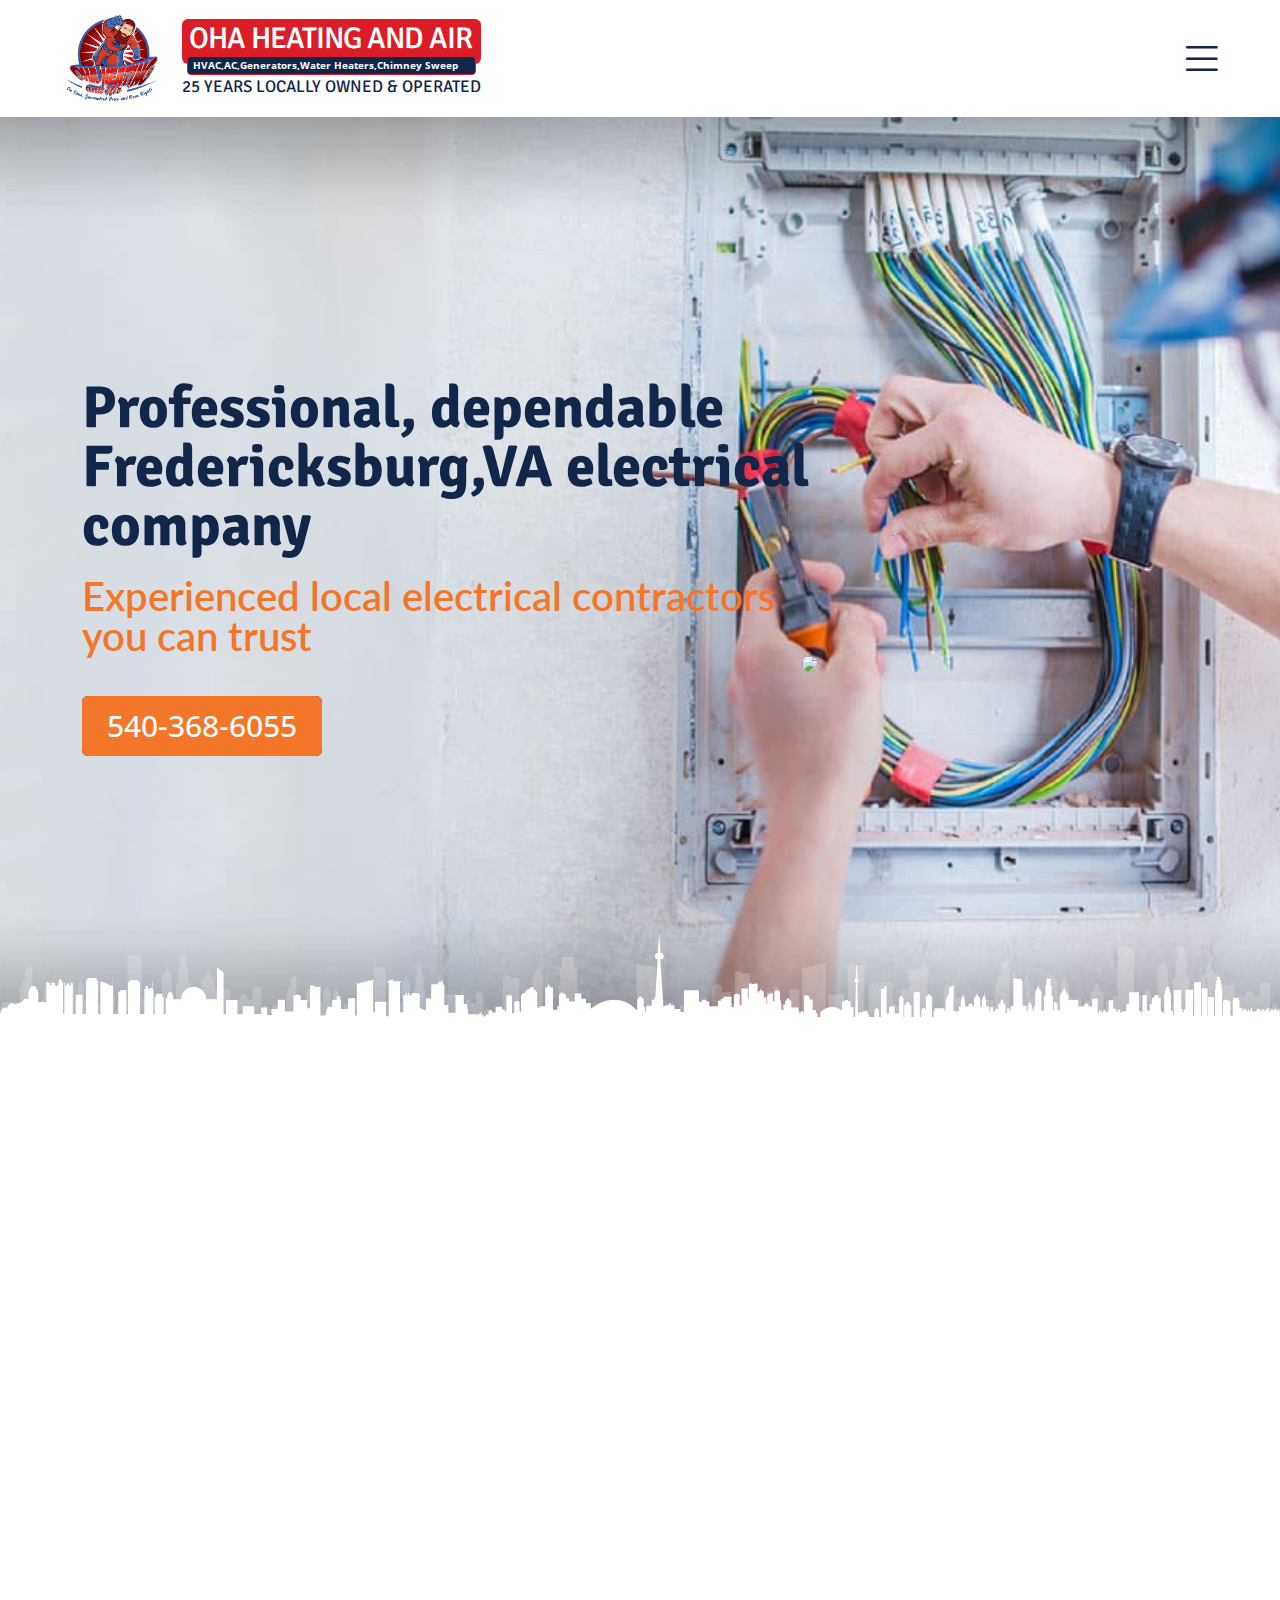
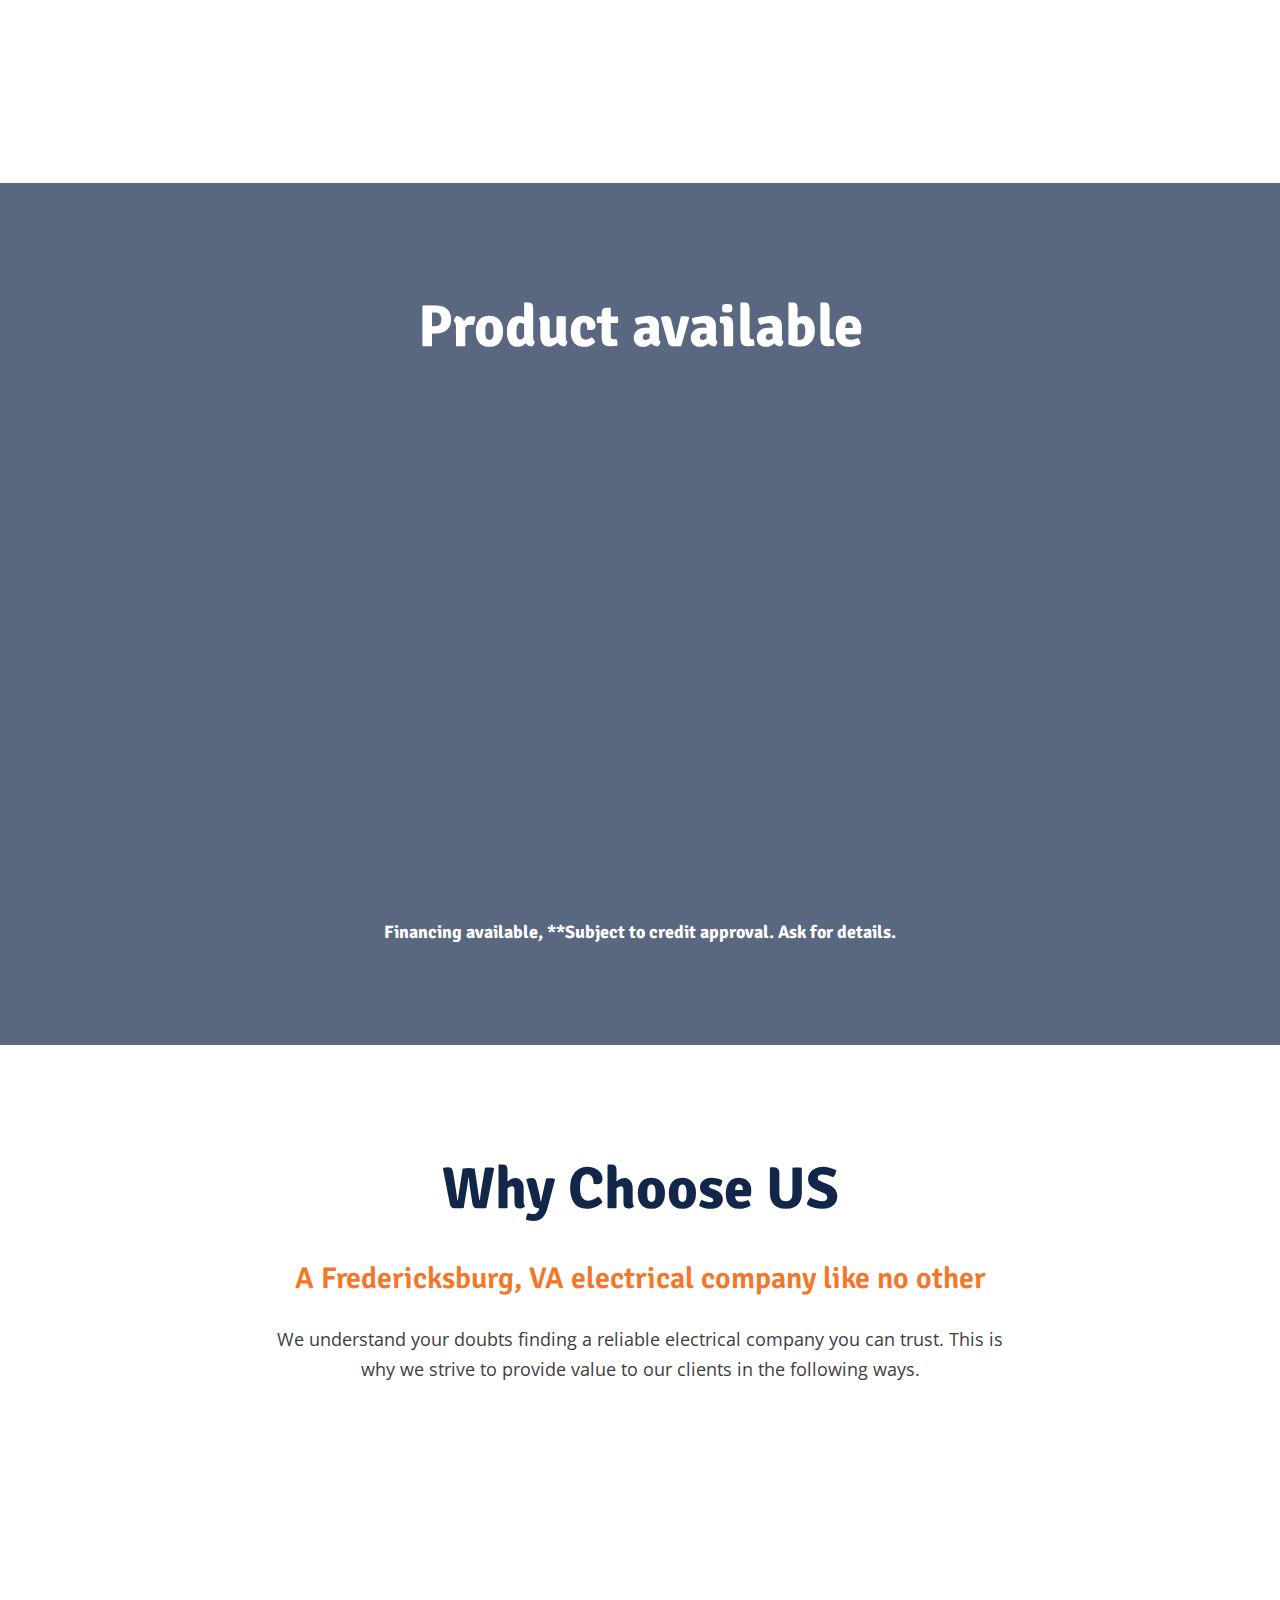
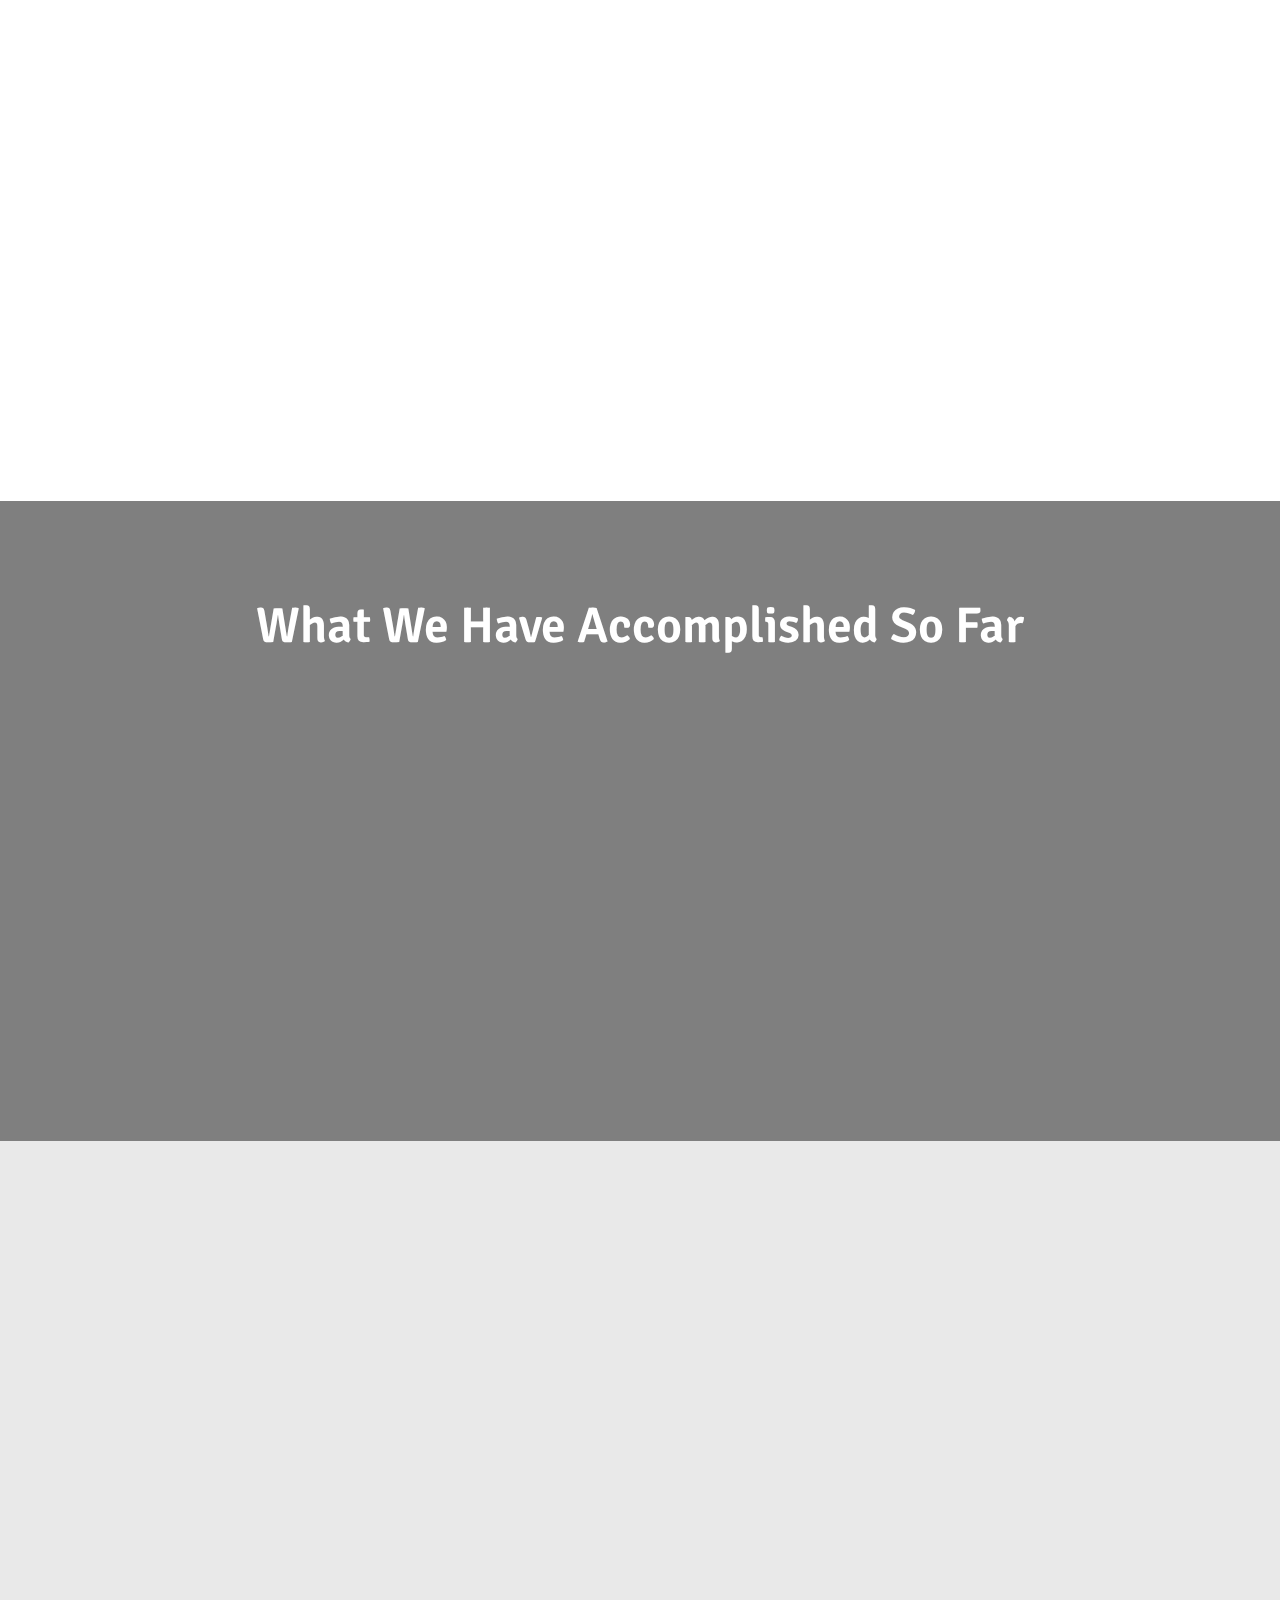
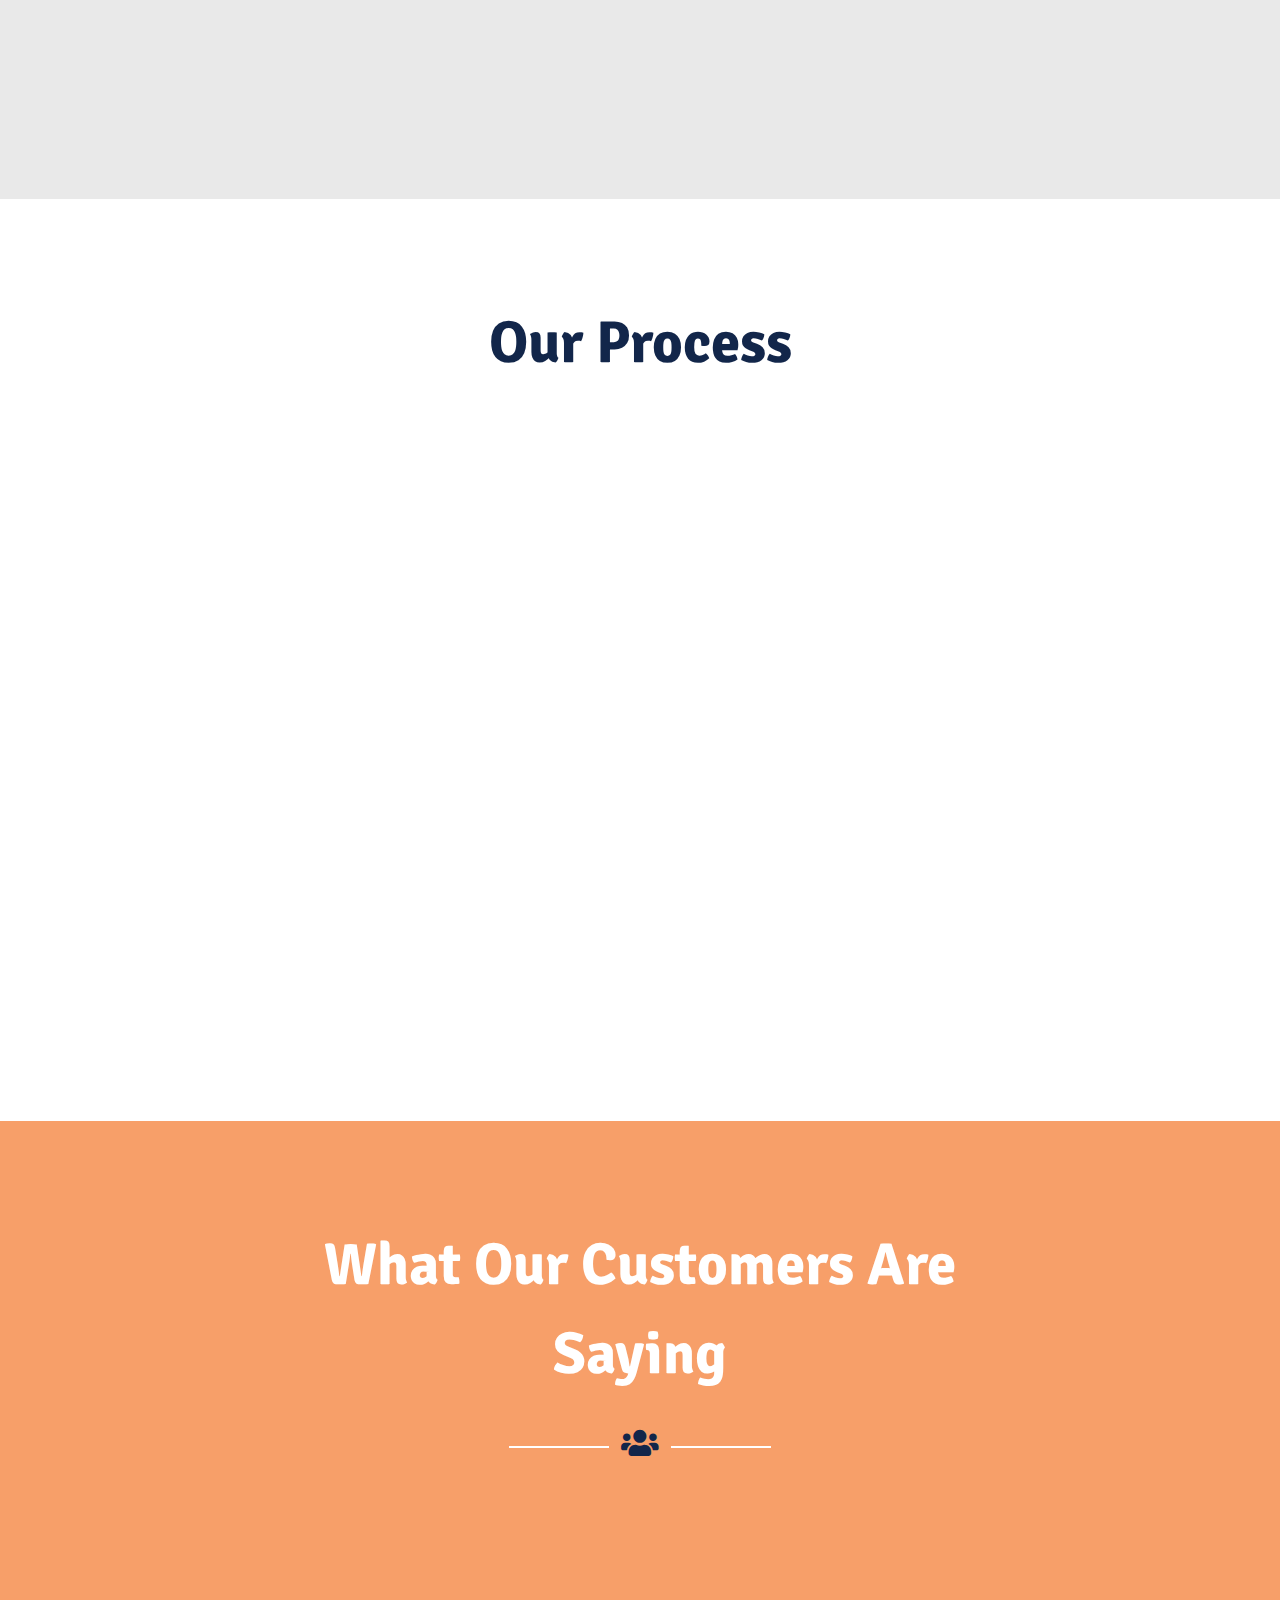
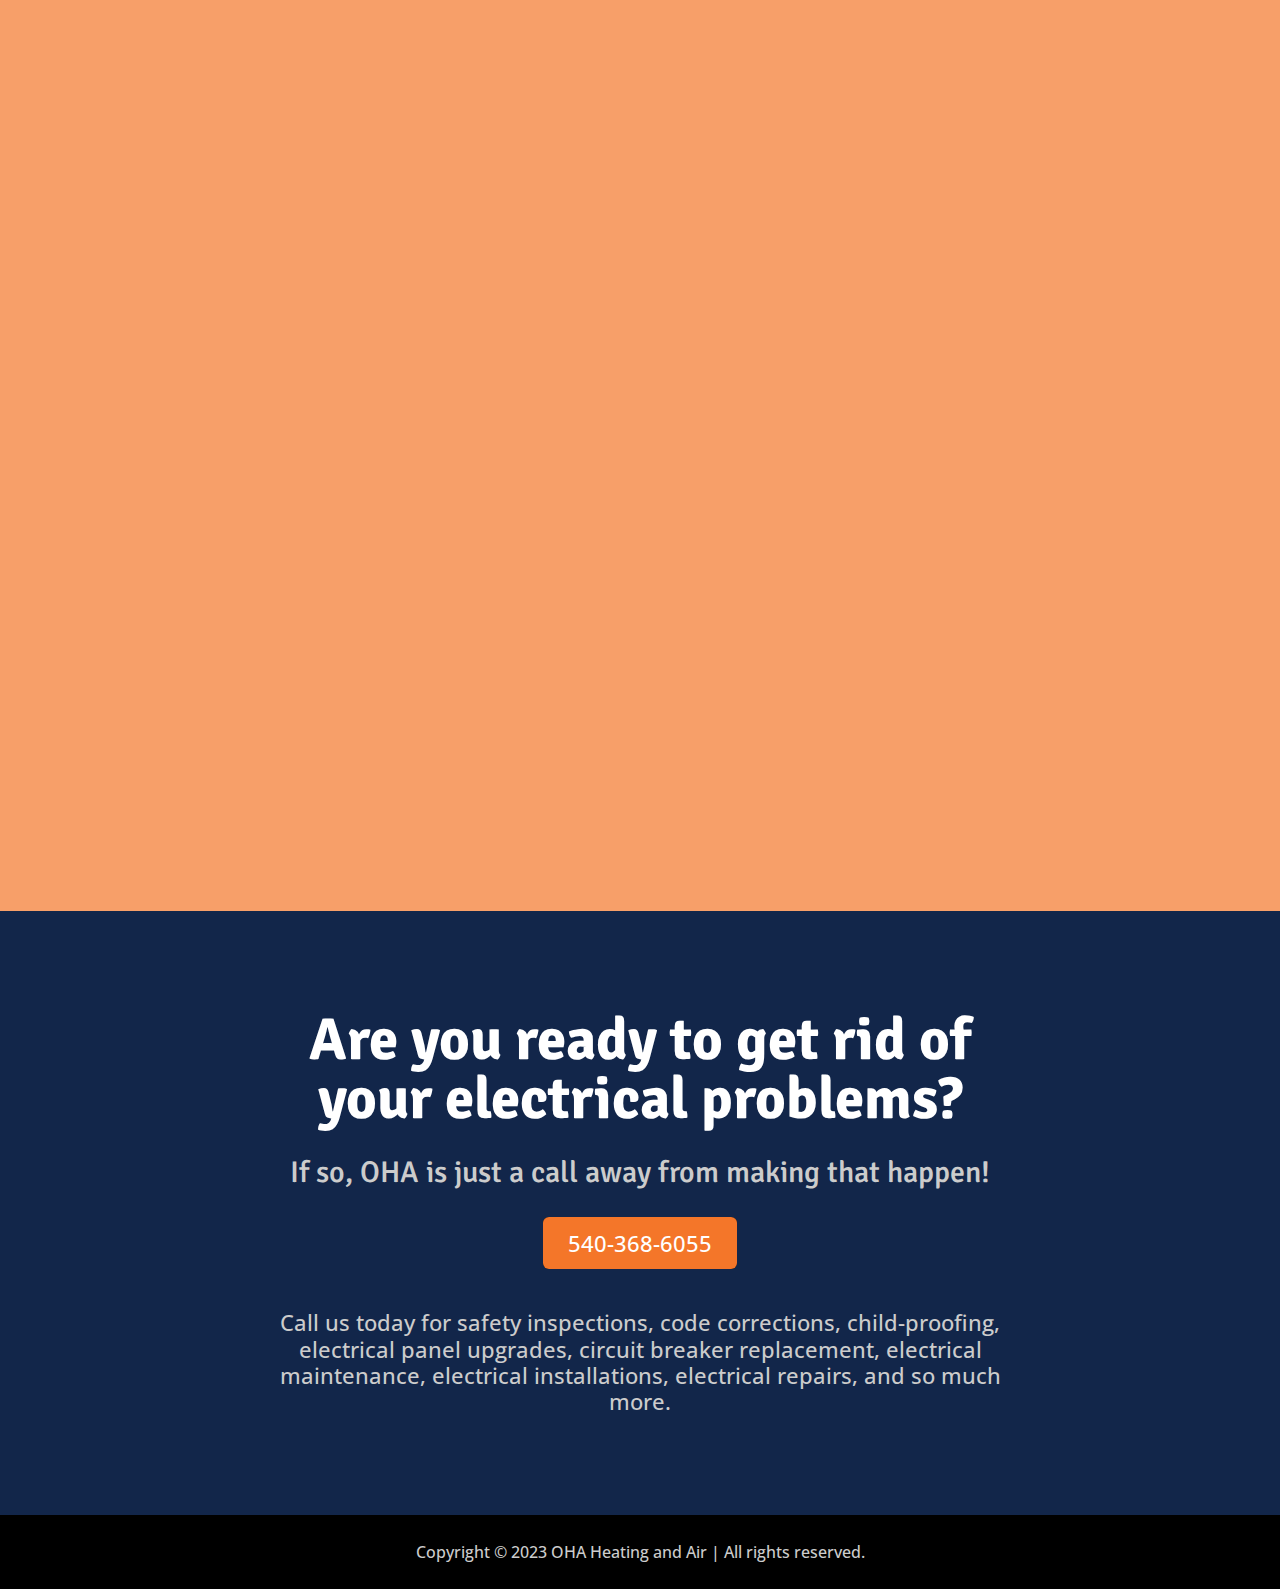
==== commit dfc55917: "first commit" ====
--- a/index.html
+++ b/index.html
@@ -19,6 +19,8 @@
     <link rel="stylesheet" href="assets/css/animate.min.css">
     <!--  carousel css plugins -->
     <link rel="stylesheet" href="assets/css/owl.carousel.min.css">
+    <!--  metismenu css plugins -->
+    <link rel="stylesheet" href="assets/css/metismenu.css">
     <!--  Bootstrap css plugins -->
     <link rel="stylesheet" href="assets/css/bootstrap.min.css">
     <!--  main style css file -->
@@ -86,11 +88,20 @@
                                 </button>
                                 <nav class="sidebar-nav">
                                     <ul class="metismenu" id="mobile-menu">
-                                        <li><a href="index.html">Home</a></li>
+                                        <li class="active"><a href="index.html">Home</a></li>
                                         <li><a href="about.html">About Us</a> </li>
-                                        <li><a href="treatments.html">Treatments</a></li>
-                                        <li><a href="payment-plans.html">Payment Plans</a></li>
-                                        <li><a href="refer.html">Refer a Patient</a></li>
+                                        <li><a href="#">Services</a></li>
+                                        <li><a href="#">HVAC Maintenance <i class="fas fa-angle-down"></i></a>
+                                            <ul class="sub-menu">
+                                                <li><a href="#">case grid</a></li>
+                                                <li><a href="#">case details</a></li>
+                                                <li><a href="#">faq</a></li>
+                                                <li><a href="#l">team</a></li>
+                                                <li><a href="#">case two</a></li>
+                                            </ul>
+                                        </li>
+                                        <li><a href="#">Reviews</a></li>
+                                        <li><a href="#">Blog</a></li>
                                         <li><a href="contact.html">Contact</a></li>
                                     </ul>
                                 </nav>
@@ -119,7 +130,7 @@
     <section class="hero_wrapper bg-center bg-cover" style="background-image: url(./assets/img/home/hero-bg.jpg);">
         <div class="container">
             <div class="row">
-                <div class="col-12 col-lg-8 col-md-8">
+                <div class="col-12 col-lg-8 col-md-12">
                     <div class="banner_title wow slideInLeft" data-wow-duration="2s">
                         <h1>Professional, dependable Fredericksburg,VA electrical company</h1>
                         <h2>Experienced local electrical contractors you can trust</h2>
@@ -633,6 +644,7 @@
     <script src="./assets/js/counterUp.js"></script>
     <script src="assets/js/bootstrap.min.js"></script>
     <script src="assets/js/scrollUp.min.js"></script>
+    <script src="./assets/js/metismenu.js"></script>
     <script src="assets/js/owl.carousel.min.js"></script>
     <script src="assets/js/aos.min.js"></script>
     <script src="assets/js/active.js"></script>
--- a/assets/css/metismenu.css
+++ b/assets/css/metismenu.css
@@ -0,0 +1,143 @@
+/*
+ * metismenu - v2.7.2
+ * A jQuery menu plugin
+ * https://github.com/onokumus/metismenu#readme
+ *
+ * Made by Osman Nuri Okumus <onokumus@gmail.com> (https://github.com/onokumus)
+ * Under MIT License
+ */
+
+.metismenu .arrow {
+  float: right;
+  line-height: 1.42857;
+}
+*[dir="rtl"] .metismenu .arrow {
+  float: left;
+}
+
+/*
+ * Require Bootstrap 3.x
+ * https://github.com/twbs/bootstrap
+*/
+
+.metismenu .glyphicon.arrow:before {
+  content: "\e079";
+}
+.metismenu .active > a > .glyphicon.arrow:before {
+  content: "\e114";
+}
+
+/*
+ * Require Font-Awesome
+ * http://fortawesome.github.io/Font-Awesome/
+*/
+
+.metismenu .fa.arrow:before {
+  content: "\f104";
+}
+.metismenu .active > a > .fa.arrow:before {
+  content: "\f107";
+}
+
+/*
+ * Require Ionicons
+ * http://ionicons.com/
+*/
+
+.metismenu .ion.arrow:before {
+  content: "\f3d2"
+}
+.metismenu .active > a > .ion.arrow:before {
+  content: "\f3d0";
+}
+.metismenu .plus-times {
+  float: right;
+}
+*[dir="rtl"] .metismenu .plus-times {
+  float: left;
+}
+.metismenu .fa.plus-times:before {
+  content: "\f067";
+}
+.metismenu .active > a > .fa.plus-times {
+  -webkit-transform: rotate(45deg);
+      -ms-transform: rotate(45deg);
+       -o-transform: rotate(45deg);
+          transform: rotate(45deg);
+}
+.metismenu .plus-minus {
+  float: right;
+}
+*[dir="rtl"] .metismenu .plus-minus {
+  float: left;
+}
+.metismenu .fa.plus-minus:before {
+  content: "\f067";
+}
+.metismenu .active > a > .fa.plus-minus:before {
+  content: "\f068";
+}
+.metismenu .collapse {
+  display: none;
+}
+.metismenu .collapse.in {
+  display: block;
+}
+.metismenu .collapsing {
+  position: relative;
+  height: 0;
+  overflow: hidden;
+  -webkit-transition-timing-function: ease;
+       -o-transition-timing-function: ease;
+          transition-timing-function: ease;
+  -webkit-transition-duration: .35s;
+       -o-transition-duration: .35s;
+          transition-duration: .35s;
+  -webkit-transition-property: height, visibility;
+  -o-transition-property: height, visibility;
+  transition-property: height, visibility;
+}
+
+.metismenu .has-arrow {
+  position: relative;
+}
+
+.metismenu .has-arrow::after {
+  position: absolute;
+  content: '';
+  width: .5em;
+  height: .5em;
+  border-width: 1px 0 0 1px;
+  border-style: solid;
+  border-color: initial;
+  right: 1em;
+  -webkit-transform: rotate(-45deg) translate(0, -50%);
+      -ms-transform: rotate(-45deg) translate(0, -50%);
+       -o-transform: rotate(-45deg) translate(0, -50%);
+          transform: rotate(-45deg) translate(0, -50%);
+  -webkit-transform-origin: top;
+      -ms-transform-origin: top;
+       -o-transform-origin: top;
+          transform-origin: top;
+  top: 50%;
+  -webkit-transition: all .3s ease-out;
+  -o-transition: all .3s ease-out;
+  transition: all .3s ease-out;
+}
+
+*[dir="rtl"] .metismenu .has-arrow::after {
+  right: auto;
+  left: 1em;
+  -webkit-transform: rotate(135deg) translate(0, -50%);
+      -ms-transform: rotate(135deg) translate(0, -50%);
+       -o-transform: rotate(135deg) translate(0, -50%);
+          transform: rotate(135deg) translate(0, -50%);
+}
+
+.metismenu .active > .has-arrow::after,
+.metismenu .has-arrow[aria-expanded="true"]::after {
+  -webkit-transform: rotate(-135deg) translate(0, -50%);
+      -ms-transform: rotate(-135deg) translate(0, -50%);
+       -o-transform: rotate(-135deg) translate(0, -50%);
+          transform: rotate(-135deg) translate(0, -50%);
+}
--- a/assets/css/style.css
+++ b/assets/css/style.css
@@ -1266,13 +1266,13 @@
   position: relative;
   width: 100%;
   height: 100%;
-  background-position: left top;
   display: -webkit-box;
   display: -ms-flexbox;
   display: flex;
   -webkit-box-align: center;
       -ms-flex-align: center;
           align-items: center;
+  overflow: hidden;
 }
 .hero_wrapper .hero-shape {
   width: 100%;
@@ -1629,6 +1629,8 @@
 .saying_wrapper .single_review .author .author_img img {
   width: 100%;
   height: 100%;
+  -o-object-fit: cover;
+     object-fit: cover;
 }
 .saying_wrapper .single_review .author .author_name h4 {
   font-size: 20px;
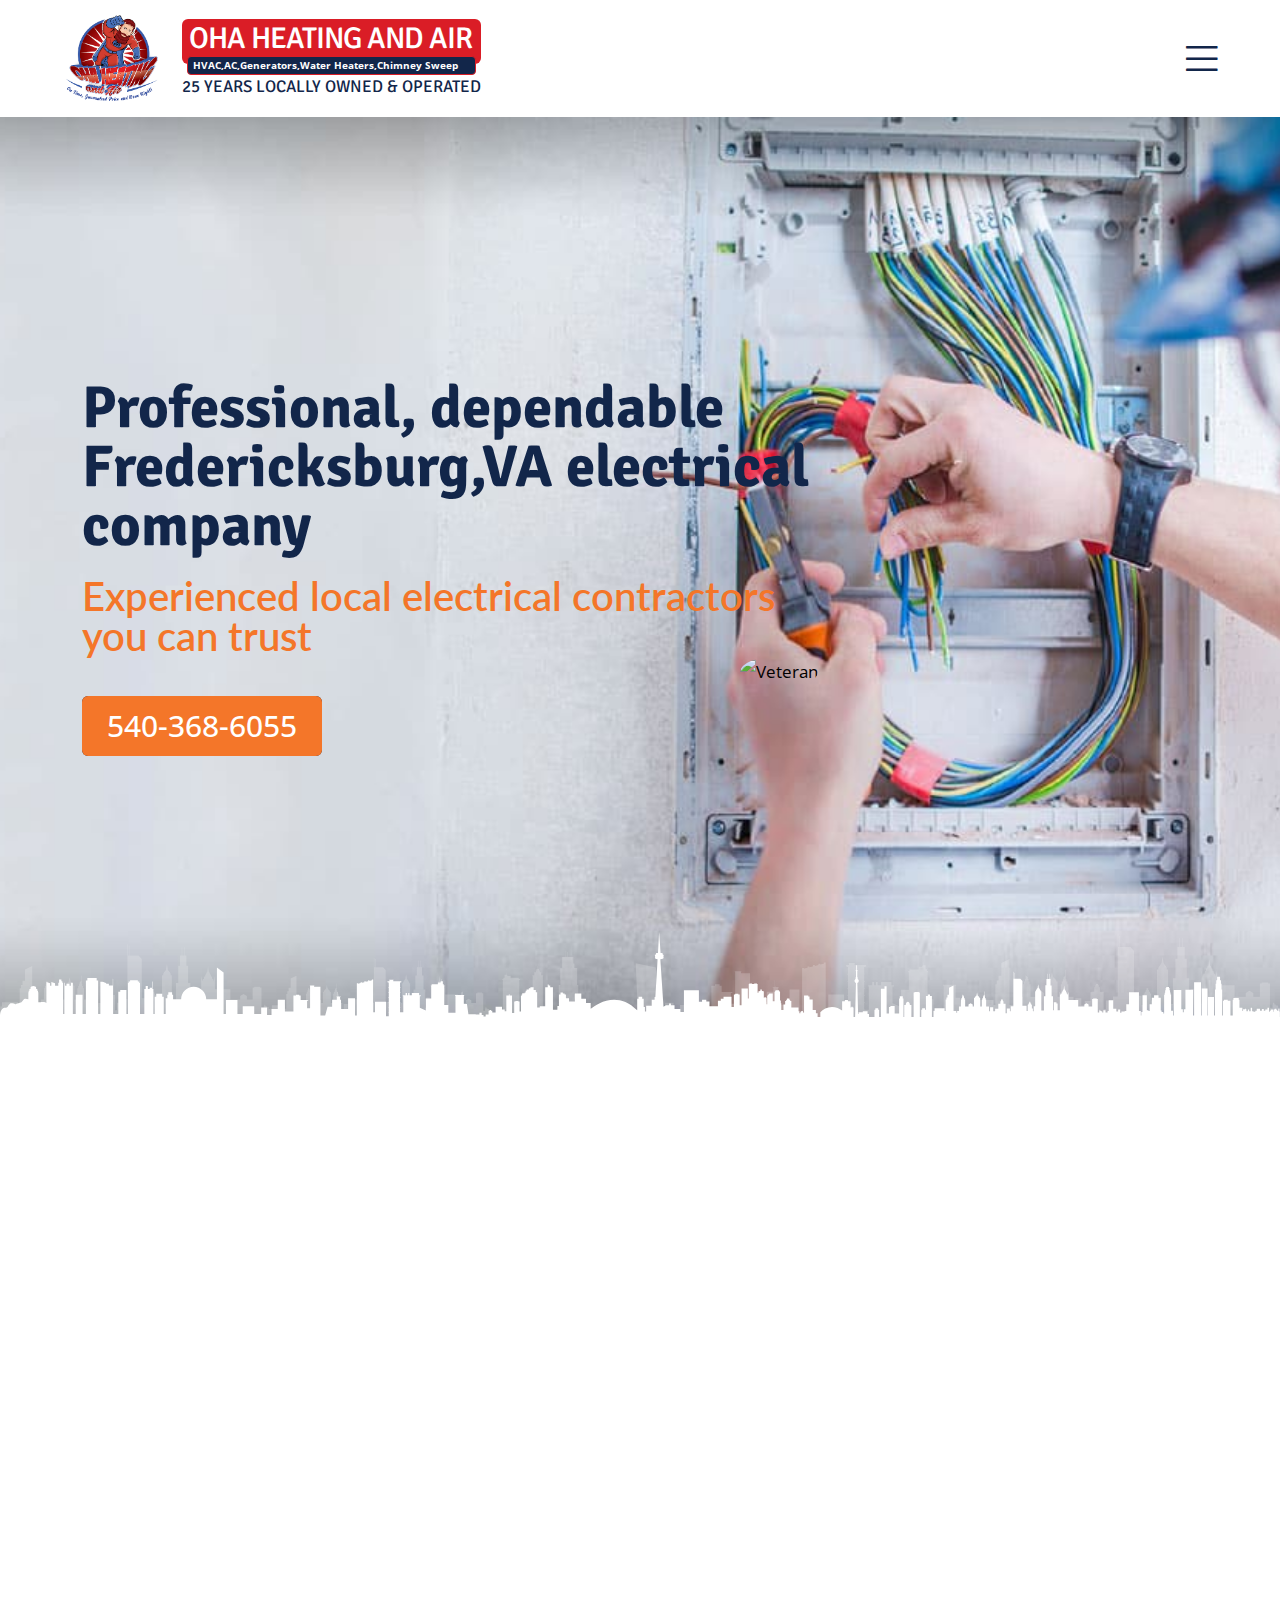
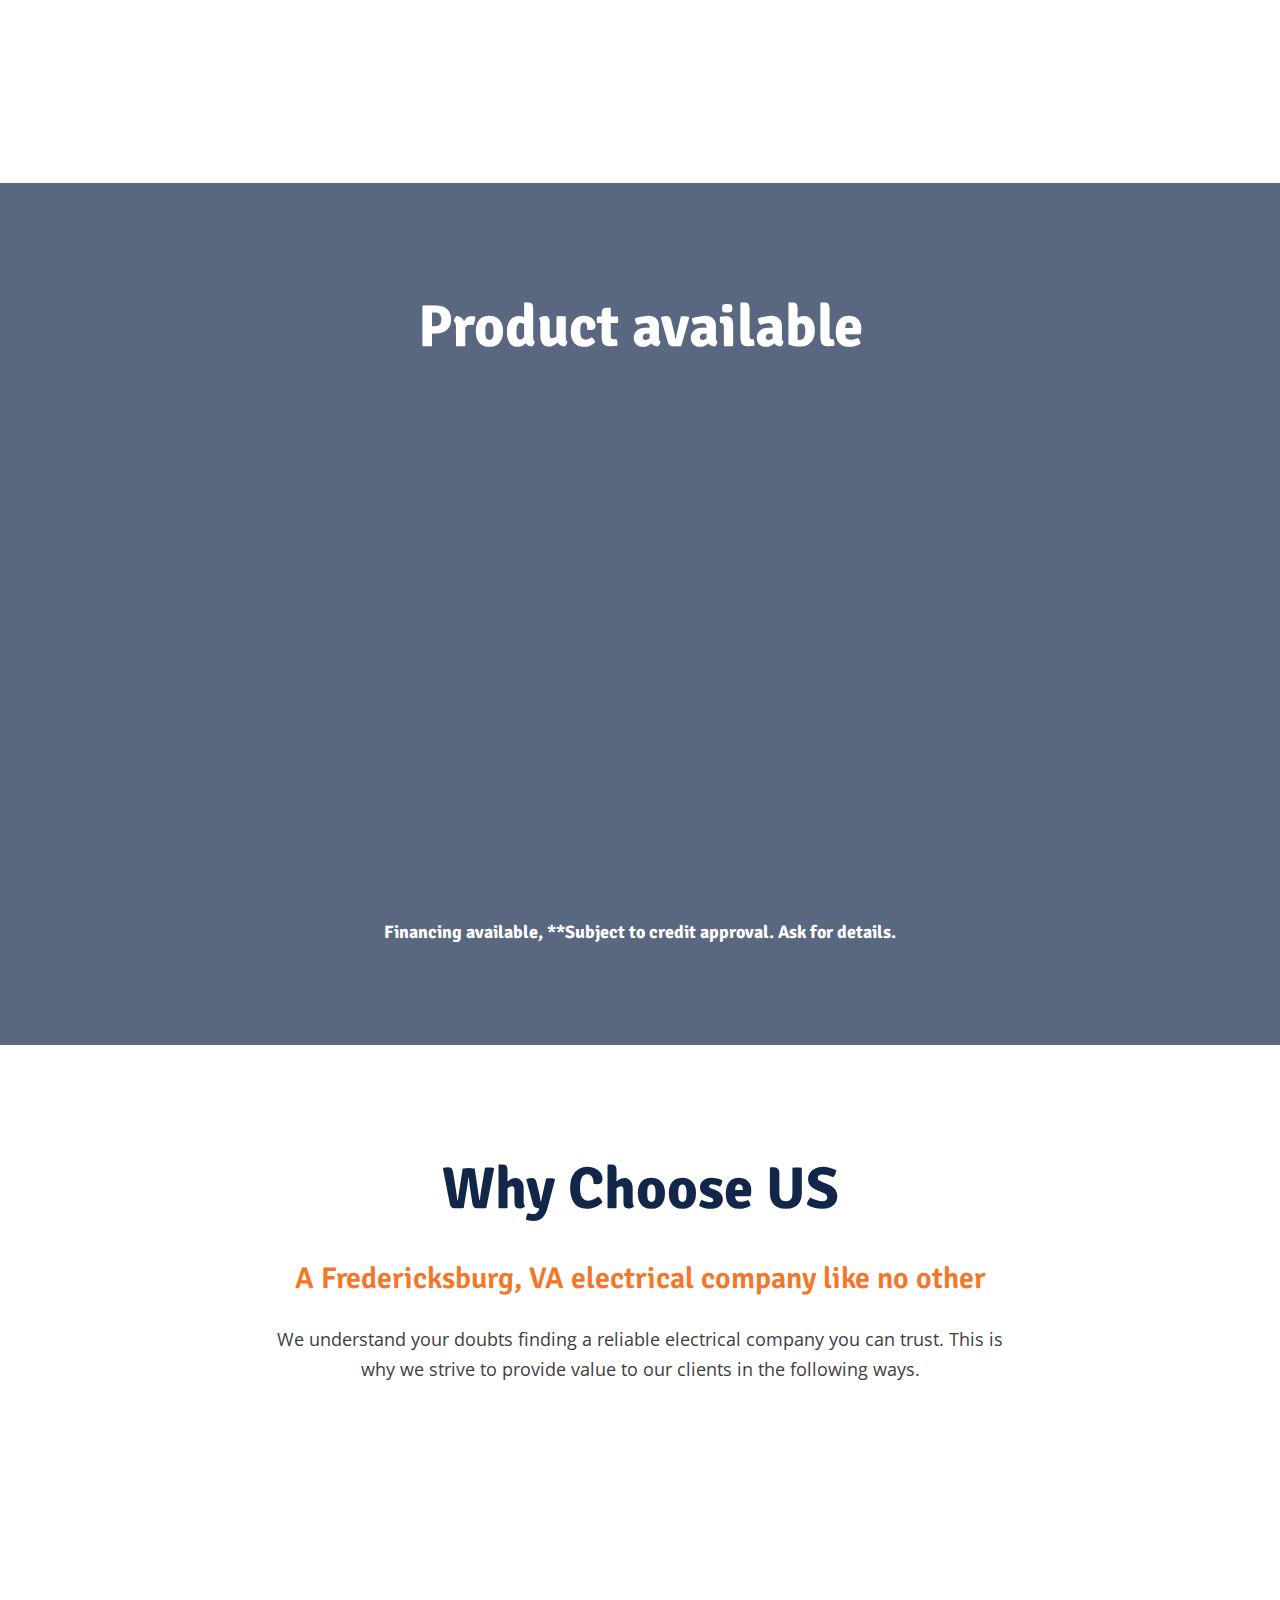
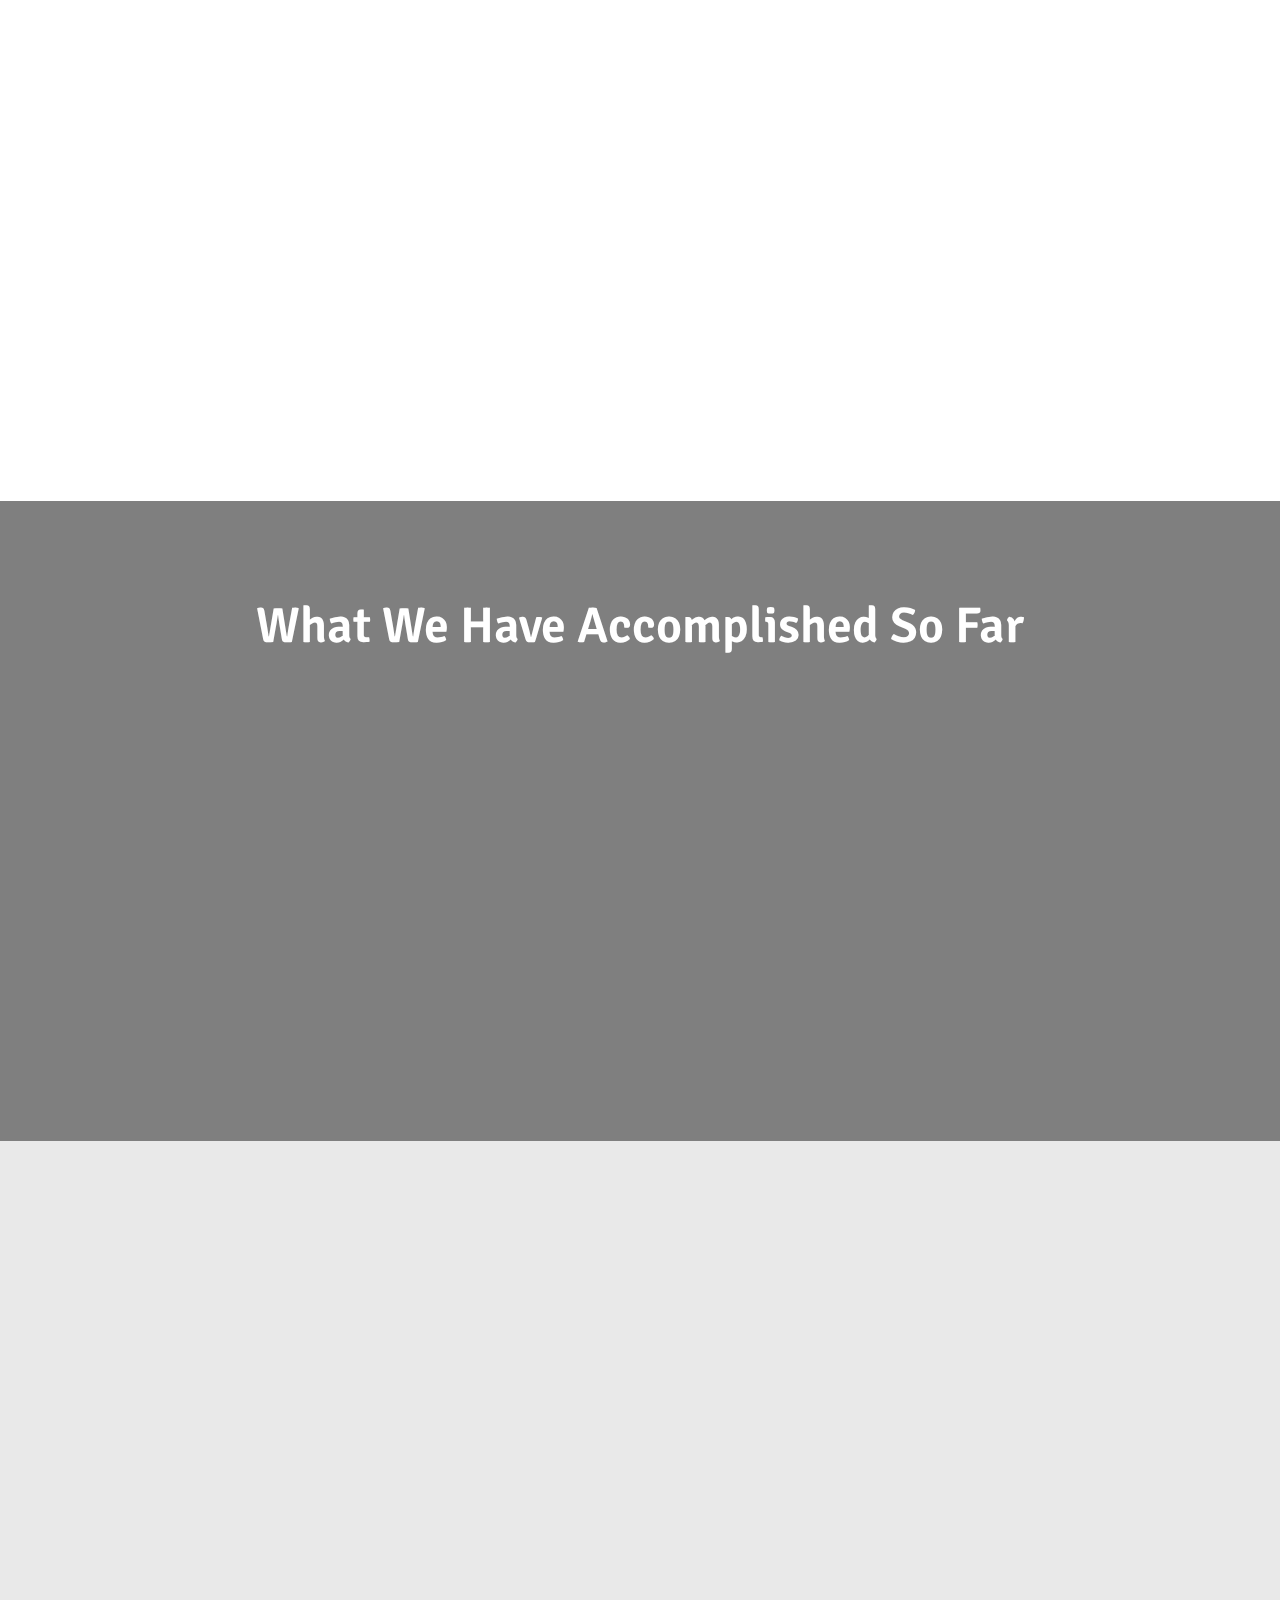
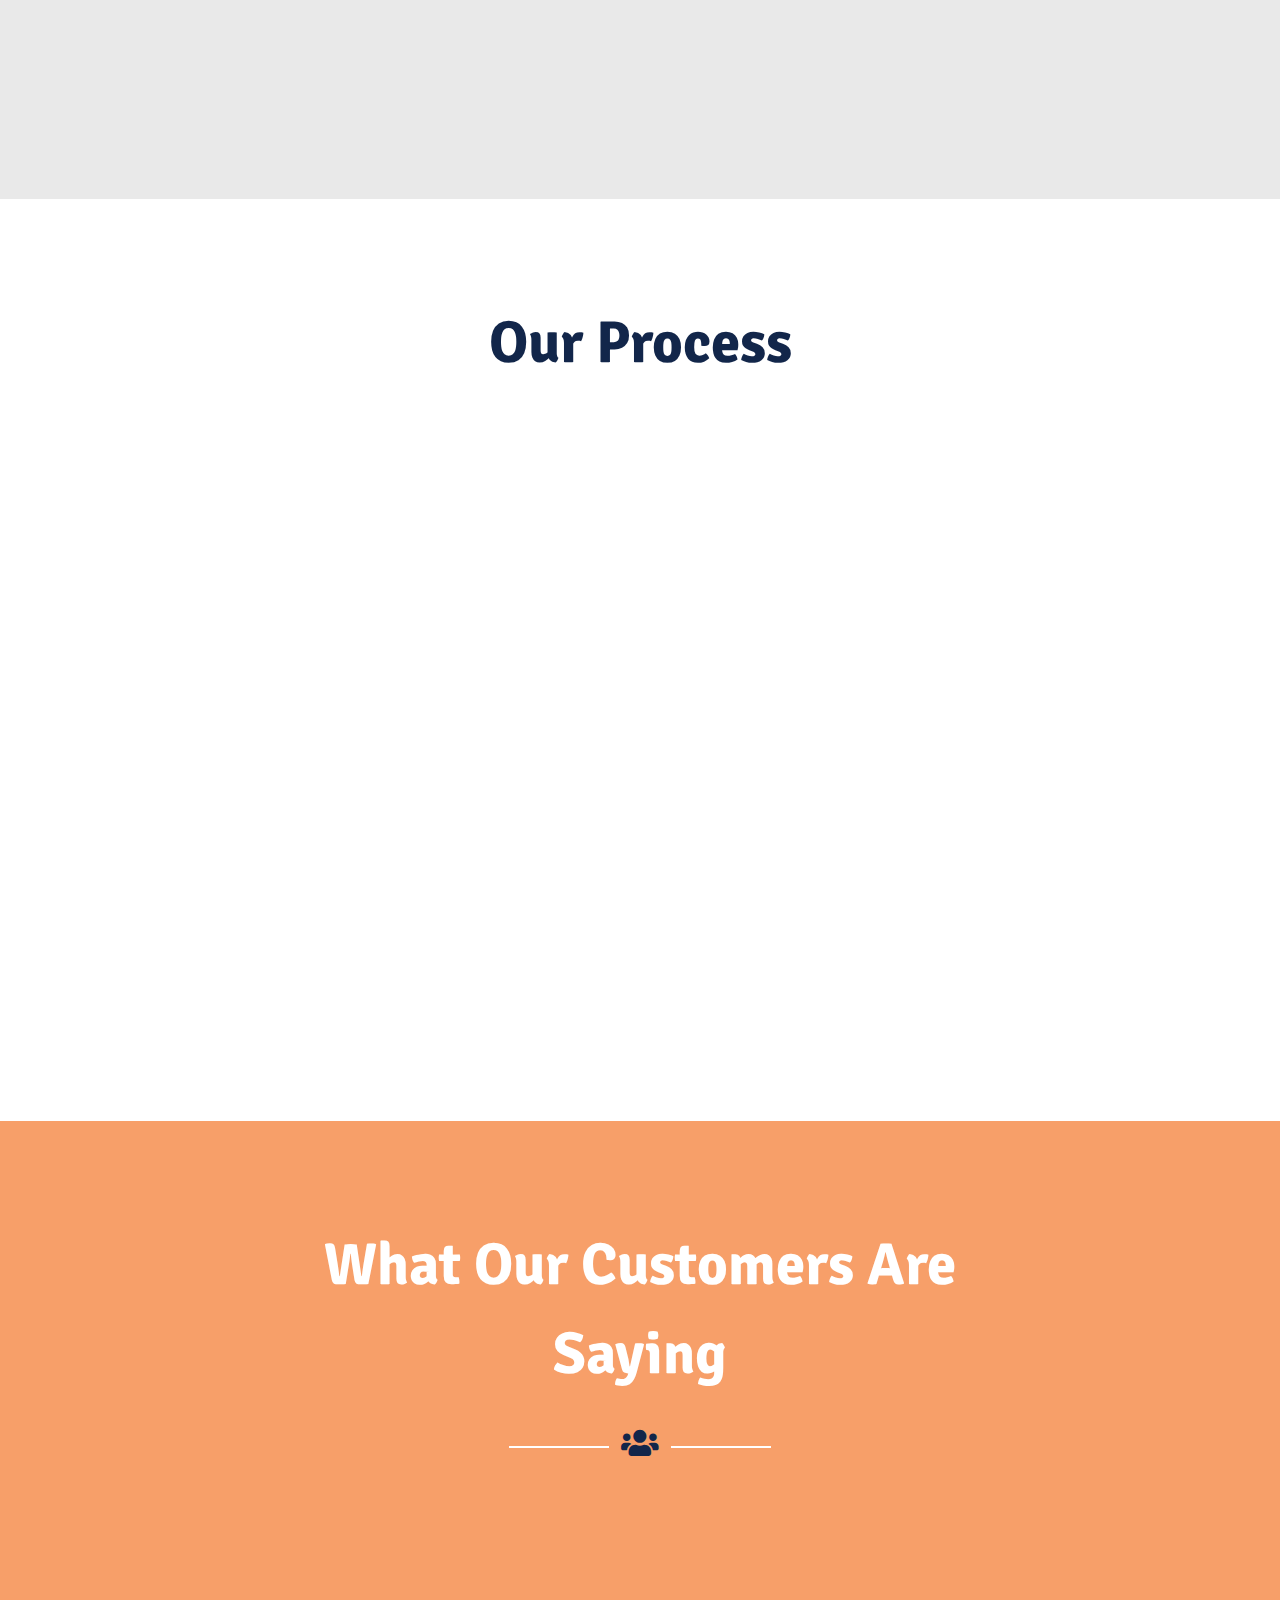
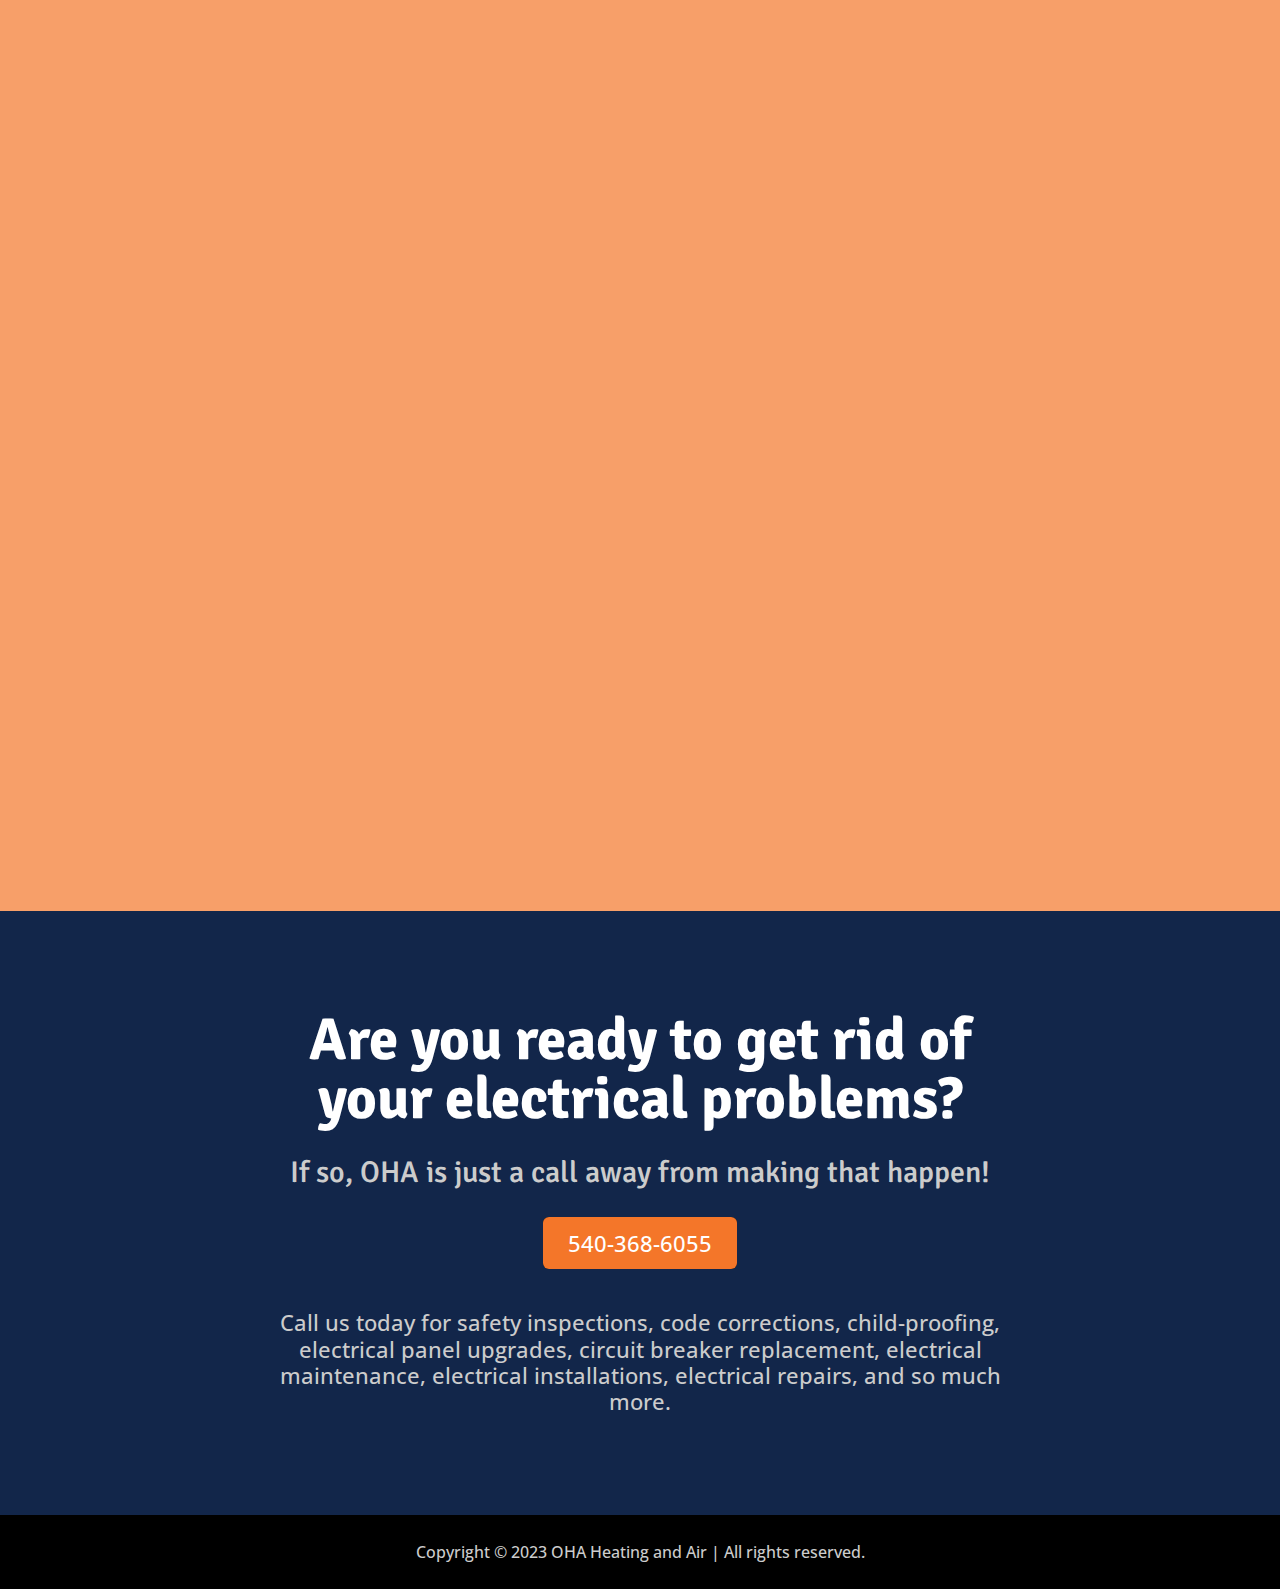
==== commit ea006636: "last changes" ====
--- a/index.html
+++ b/index.html
@@ -35,7 +35,7 @@
             <div class="d-flex justify-content-between align-items-center py-2">
                 <div class="logo">
                     <a href="index.html">
-                        <img src="assets/img/logo.png" alt="logo">
+                        <img src="assets/img/logo.png" alt="Fix My Air">
                         <div class="content">
                             <h5>oha heating and air</h5>
                             <p>HVAC,AC,Generators,Water Heaters,Chimney Sweep</p>
@@ -48,7 +48,15 @@
                         <ul>
                             <li class="active"><a href="index.html">Home</a></li>
                             <li><a href="about.html">About Us</a> </li>
-                            <li><a href="#">Services</a></li>
+                            <li><a href="#">Services <i class="fas fa-angle-down"></i></a>
+                                <ul class="sub-menu">
+                                    <li><a href="#">Air Scrubbers</a></li>
+                                    <li><a href="#">Air Duct Cleaning</a></li>
+                                    <li><a href="#">Chimney Sweep and Repair</a></li>
+                                    <li><a href="#">Reviews</a></li>
+                                    <li><a href="#">Blog</a></li>
+                                </ul>
+                            </li>
                             <li><a href="#">HVAC Maintenance <i class="fas fa-angle-down"></i></a>
                                 <ul class="sub-menu">
                                     <li><a href="#">case grid</a></li>
@@ -58,8 +66,7 @@
                                     <li><a href="#">case two</a></li>
                                 </ul>
                             </li>
-                            <li><a href="#">Reviews</a></li>
-                            <li><a href="#">Blog</a></li>
+                            
                             <li><a href="contact.html">Contact</a></li>
                         </ul>
                     </div>
@@ -135,7 +142,7 @@
                         <h1>Professional, dependable Fredericksburg,VA electrical company</h1>
                         <h2>Experienced local electrical contractors you can trust</h2>
                         <a class="theme-btn" href="tel:540-368-6055">540-368-6055</a>
-                        <img src="https://fixmyair.com/wp-content/uploads/2021/10/vetern.jpg">
+                        <img src="https://fixmyair.com/wp-content/uploads/2021/10/vetern.jpg" alt="Veteran">
                     </div>
                 </div>
             </div>
@@ -256,13 +263,13 @@
             <div class="row">
                 <div class="col-lg-6">
                     <div class="single_about_item_left wow slideInLeft" data-wow-duration="2s">
-                        <img src="./assets/img/home/Capture.jpg" alt="about_item_img">
+                        <img src="./assets/img/home/Capture.jpg" alt="About Us">
                     </div>
                 </div>
                 <div class="col-lg-6 mt-4 mt-lg-0">
                     <div class="single_about_item_right wow slideInRight" data-wow-duration="2s">
                         <div class="single_about_item_title">
-                            <img src="./assets/img/home/bolt-1.gif" alt="about_item_img">
+                            <img src="./assets/img/home/bolt-1.gif" alt="Shape">
                             <h2>About<span> OHA </span>electrical</h2>
                         </div>
                         <p>OHA Heating and Air is a locally owned and operated electrical company with over 25 years of experience. We have served many residential and commercial property owners in Fredericksburg, VA, exceeding their expectations with our quality electrical services. Our reliable electricians have consistently delivered the best. Our highly skilled local electricians meticulously handle all electrical tasks from simple to complex ones. From electrical installations to electrical repairs, and electrical maintenance, we’ve got you covered.</p>
@@ -287,7 +294,7 @@
                 <div class="single_product text-center bg-white">
                    <a href="#">
                     <div class="product_demo">
-                        <img src="./assets/img/home/product_01.jpg" alt="single_product_img">
+                        <img src="./assets/img/home/product_01.jpg" alt="Heating And Cooling Systems">
                     </div>
                     <div class="contact">
                         <h4>HEATING AND COOLING SYSTEMS</h4>
@@ -300,7 +307,7 @@
                 <div class="single_product text-center bg-white">
                    <a href="#">
                     <div class="product_demo">
-                        <img src="./assets/img/home/product_02.jpg" alt="single_product_img">
+                        <img src="./assets/img/home/product_02.jpg" alt="Home Generators Systems">
                     </div>
                     <div class="contact">
                         <h4>Home generators SYSTEMS</h4>
@@ -313,7 +320,7 @@
                 <div class="single_product text-center bg-white">
                    <a href="#">
                     <div class="product_demo">
-                        <img src="./assets/img/home/product_03.jpg" alt="single_product_img">
+                        <img src="./assets/img/home/product_03.jpg" alt="Gas Fireplaces and Gas Logs">
                     </div>
                     <div class="contact">
                         <h4>Gas Fireplaces and Gas Logs</h4>
@@ -326,7 +333,7 @@
                 <div class="single_product text-center bg-white">
                    <a href="#">
                     <div class="product_demo">
-                        <img src="./assets/img/home/product_04.jpg" alt="single_product_img">
+                        <img src="./assets/img/home/product_04.jpg" alt="Chimney Sweep and Repair">
                     </div>
                     <div class="contact">
                         <h4>Chimney Sweep and Repair</h4>
@@ -368,7 +375,7 @@
                 <div class="col-lg-6 mt-30 wow slideInRight" data-wow-duration="2s">
                     <div class="single_chose_us_right">
                         <div class="icon">
-                            <img src="./assets/img/icon/24.png" alt="icon">
+                            <img src="./assets/img/icon/24.png" alt="Round-the-clock emergency services">
                         </div>
                         <div class="content">
                             <h4>Round-the-clock emergency services</h4>
@@ -378,7 +385,7 @@
 
                     <div class="single_chose_us_right">
                         <div class="icon">
-                            <img src="./assets/img/icon/4429965.png" alt="icon">
+                            <img src="./assets/img/icon/4429965.png" alt="Safe & compliant">
                         </div>
                         <div class="content">
                             <h4>Round-the-clock emergency services</h4>
@@ -388,7 +395,7 @@
 
                     <div class="single_chose_us_right">
                         <div class="icon">
-                            <img src="./assets/img/icon/3631153.png" alt="icon">
+                            <img src="./assets/img/icon/3631153.png" alt="Exemplary customer service">
                         </div>
                         <div class="content">
                             <h4>Round-the-clock emergency services</h4>
@@ -398,7 +405,7 @@
 
                     <div class="single_chose_us_right">
                         <div class="icon">
-                            <img src="./assets/img/icon/4275122.png" alt="icon">
+                            <img src="./assets/img/icon/4275122.png" alt="Innovative electrical solutions and technologies">
                         </div>
                         <div class="content">
                             <h4>Round-the-clock emergency services</h4>
@@ -408,7 +415,7 @@
 
                     <div class="single_chose_us_right">
                         <div class="icon">
-                            <img src="./assets/img/icon/4202905.png" alt="icon">
+                            <img src="./assets/img/icon/4202905.png" alt="Licensed and insured electrical contractors">
                         </div>
                         <div class="content">
                             <h4>Round-the-clock emergency services</h4>
@@ -470,7 +477,7 @@
                 <div class="row align-items-center">
                     <div class="col-md-5 text-center">
                         <div class="single_ownerd_left">
-                            <img src="./assets/img/icon/veteran.webp" alt="single_ownerd">
+                            <img src="./assets/img/icon/veteran.webp" alt="Veteran Owned Business">
                         </div>
                     </div>
                     <div class="col-md-7 mt-4 mt-md-0">
@@ -499,7 +506,7 @@
             <div class="row">
                 <div class="col-lg-6">
                     <div class="single_process_item_left wow slideInLeft" data-wow-duration="2s">
-                        <img src="./assets/img/home/img.jpg" class="img-fluid" alt="process_item" >
+                        <img src="./assets/img/home/img.jpg" class="img-fluid" alt="Our Process" >
                     </div>
                 </div>
                 <div class="col-lg-6 mt-5 mt-lg-0 wow slideInRight" data-wow-duration="2s">
@@ -511,6 +518,46 @@
                                 </div>
                             </div>
                             <div class="content">
+                                <h5>Reach out to OHA</h5>
+                            </div>
+                        </div>
+                        <div class="single_item">
+                            <div class="icon_widget">
+                                <div class="icon">
+                                    <i class="fas fa-hard-hat"></i>
+                                </div>
+                            </div>
+                            <div class="content">
+                                <h5>We dispatch a technician to troubleshoot and diagnose the electrical issue</h5>
+                            </div>
+                        </div>
+                        <div class="single_item">
+                            <div class="icon_widget">
+                                <div class="icon">
+                                    <i class="fas fa-file-alt"></i>
+                                </div>
+                            </div>
+                            <div class="content">
+                                <h5>We dispatch a technician to troubleshoot and diagnose the electrical issue</h5>
+                            </div>
+                        </div>
+                        <div class="single_item">
+                            <div class="icon_widget">
+                                <div class="icon">
+                                    <i class="fas fa-handshake"></i>
+                                </div>
+                            </div>
+                            <div class="content">
+                                <h5>We dispatch a technician to troubleshoot and diagnose the electrical issue</h5>
+                            </div>
+                        </div>
+                        <div class="single_item">
+                            <div class="icon_widget">
+                                <div class="icon">
+                                    <i class="fas fa-tools"></i>
+                                </div>
+                            </div>
+                            <div class="content">
                                 <h5>We dispatch a technician to troubleshoot and diagnose the electrical issue</h5>
                             </div>
                         </div>
@@ -524,46 +571,6 @@
                                 <h5>We dispatch a technician to troubleshoot and diagnose the electrical issue</h5>
                             </div>
                         </div>
-                        <div class="single_item">
-                            <div class="icon_widget">
-                                <div class="icon">
-                                    <i class="far fa-home-lg-alt"></i>
-                                </div>
-                            </div>
-                            <div class="content">
-                                <h5>We dispatch a technician to troubleshoot and diagnose the electrical issue</h5>
-                            </div>
-                        </div>
-                        <div class="single_item">
-                            <div class="icon_widget">
-                                <div class="icon">
-                                    <i class="far fa-home-lg-alt"></i>
-                                </div>
-                            </div>
-                            <div class="content">
-                                <h5>We dispatch a technician to troubleshoot and diagnose the electrical issue</h5>
-                            </div>
-                        </div>
-                        <div class="single_item">
-                            <div class="icon_widget">
-                                <div class="icon">
-                                    <i class="far fa-home-lg-alt"></i>
-                                </div>
-                            </div>
-                            <div class="content">
-                                <h5>We dispatch a technician to troubleshoot and diagnose the electrical issue</h5>
-                            </div>
-                        </div>
-                        <div class="single_item">
-                            <div class="icon_widget">
-                                <div class="icon">
-                                    <i class="far fa-home-lg-alt"></i>
-                                </div>
-                            </div>
-                            <div class="content">
-                                <h5>We dispatch a technician to troubleshoot and diagnose the electrical issue</h5>
-                            </div>
-                        </div>
                     </div>
                 </div>
             </div>
@@ -585,7 +592,7 @@
             <div class="row mb-50">
                 <div class="col-12 col-md-8 offset-md-2 wow slideInUp" data-wow-duration="2s">
                     <div class="single_saying_img">
-                        <img src="./assets/img/home/business_f.jpg" class="img-fluid" alt="business_f">
+                        <img src="./assets/img/home/business_f.jpg" class="img-fluid" alt="What Our Customers Are Saying">
                     </div>
                 </div>
             </div>
@@ -603,7 +610,7 @@
                             <p>Great guy. Came out fast, and was very professional and polite. When you have someone you don't know coming into your home its really comforting when they are so nice and decent.</p>
                             <div class="author">
                                 <div class="author_img">
-                                    <img src="./assets/img/home/man_01.jpg" alt="author">
+                                    <img src="./assets/img/home/man_01.jpg" alt="Elizabeth">
                                 </div>
                                 <div class="author_name">
                                     <h4>Elizabeth</h4>
--- a/assets/css/style.css
+++ b/assets/css/style.css
@@ -911,7 +911,7 @@
     padding: 5px 15px;
   }
 }
-@media (max-width: 1470px) {
+@media (max-width: 1350px) {
   header .head_right_widget {
     display: none;
   }
@@ -940,33 +940,6 @@
 }
 header .logo a .content {
   position: relative;
-}
-@media (max-width: 768px) {
-  header .logo a .content h5 {
-    font-size: 20px !important;
-  }
-  header .logo a .content p {
-    font-size: 8px !important;
-  }
-  header .logo a .content h6 {
-    font-size: 14px !important;
-  }
-}
-@media (max-width: 470px) {
-  header .logo a .content h5 {
-    font-size: 17px !important;
-  }
-  header .logo a .content p {
-    font-size: 8px !important;
-  }
-  header .logo a .content h6 {
-    font-size: 10px !important;
-  }
-}
-@media (max-width: 387px) {
-  header .logo a .content {
-    display: none;
-  }
 }
 header .logo a .content h5 {
   font-size: 30px;
@@ -994,6 +967,42 @@
   font-weight: 400;
   text-transform: uppercase;
 }
+@media (max-width: 768px) {
+  header .logo a .content h5 {
+    font-size: 20px;
+  }
+  header .logo a .content p {
+    font-size: 8px;
+  }
+  header .logo a .content h6 {
+    font-size: 14px;
+  }
+}
+@media (max-width: 470px) {
+  header .logo a .content h5 {
+    font-size: 17px;
+  }
+  header .logo a .content p {
+    font-size: 8px;
+  }
+  header .logo a .content h6 {
+    font-size: 10px;
+  }
+}
+@media (max-width: 387px) {
+  header .logo a .content h5 {
+    font-size: 16px;
+    line-height: 1.2;
+  }
+  header .logo a .content p {
+    font-size: 8px;
+  }
+  header .logo a .content h6 {
+    font-size: 9px;
+    line-height: 1.2;
+    margin-top: 5px;
+  }
+}
 @media (max-width: 1350px) {
   header .main-menu {
     display: none;
@@ -1028,7 +1037,7 @@
 header .main-menu ul > li > ul {
   position: absolute;
   top: 100%;
-  width: 200px;
+  width: 250px;
   background-color: #FFF;
   left: 0;
   z-index: 999;
@@ -1048,7 +1057,8 @@
 header .main-menu ul > li > ul li a {
   display: block;
   color: #252525;
-  padding: 12px 25px;
+  padding: 0px 25px;
+  line-height: 1.2;
 }
 header .main-menu ul > li > ul ul {
   left: 100%;
@@ -1082,6 +1092,7 @@
       -ms-flex-align: center;
           align-items: center;
   gap: 20px;
+  margin-top: 10px;
 }
 header .top_right .icon img {
   width: 40px;
@@ -1094,6 +1105,14 @@
   margin-bottom: 0;
   font-size: 22px;
   font-weight: 400px;
+}
+@media (max-width: 1350px) {
+  header .top_right .content h5 {
+    color: #FFF;
+  }
+  header .top_right .content p {
+    color: #FFF;
+  }
 }
 @media (max-width: 1199px) {
   header .theme-btn {
@@ -1244,7 +1263,7 @@
 #hamburger i {
   cursor: pointer;
 }
-@media (max-width: 1470px) {
+@media (max-width: 1350px) {
   #hamburger {
     display: block;
   }
@@ -1274,6 +1293,11 @@
           align-items: center;
   overflow: hidden;
 }
+@media (max-width: 767px) {
+  .hero_wrapper {
+    height: auto;
+  }
+}
 .hero_wrapper .hero-shape {
   width: 100%;
   position: absolute;
@@ -1356,6 +1380,7 @@
     float: none;
     argin: 0 auto;
     margin-top: 25px;
+    max-width: 120px;
   }
 }
 
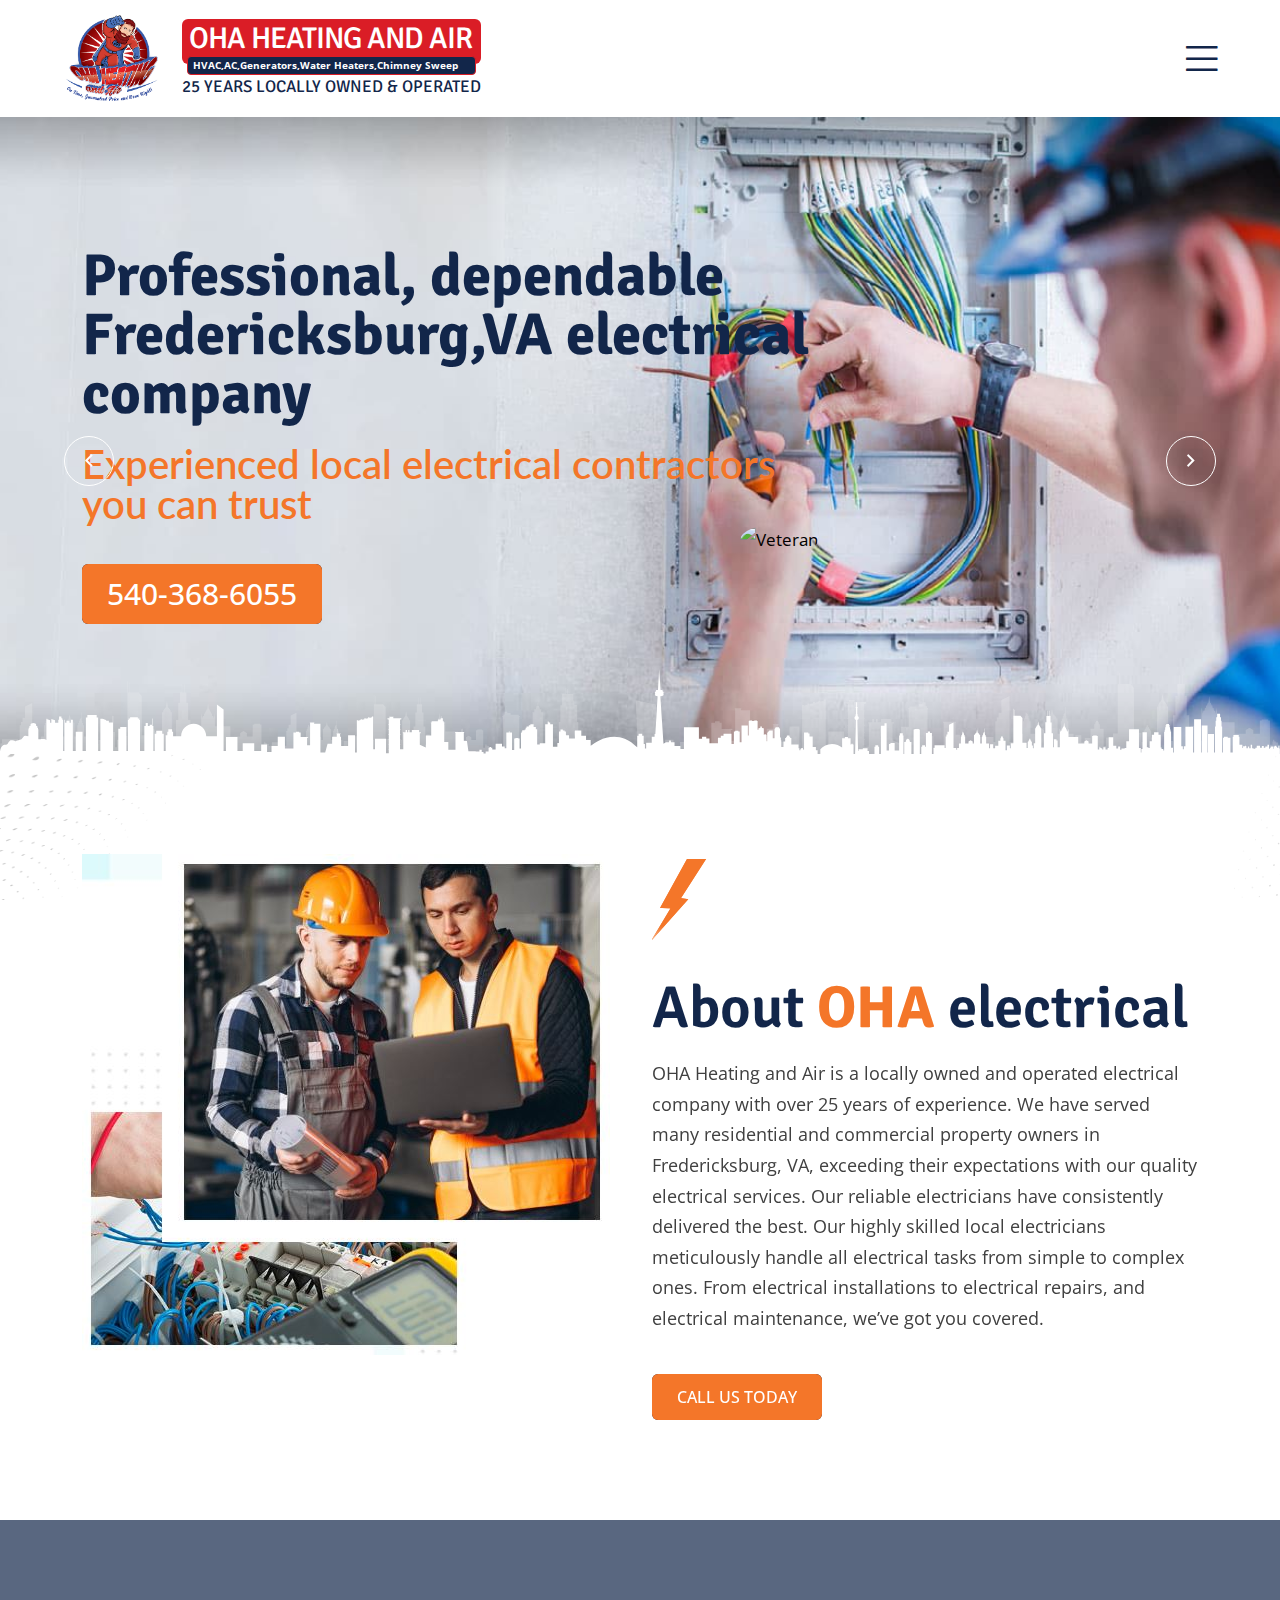
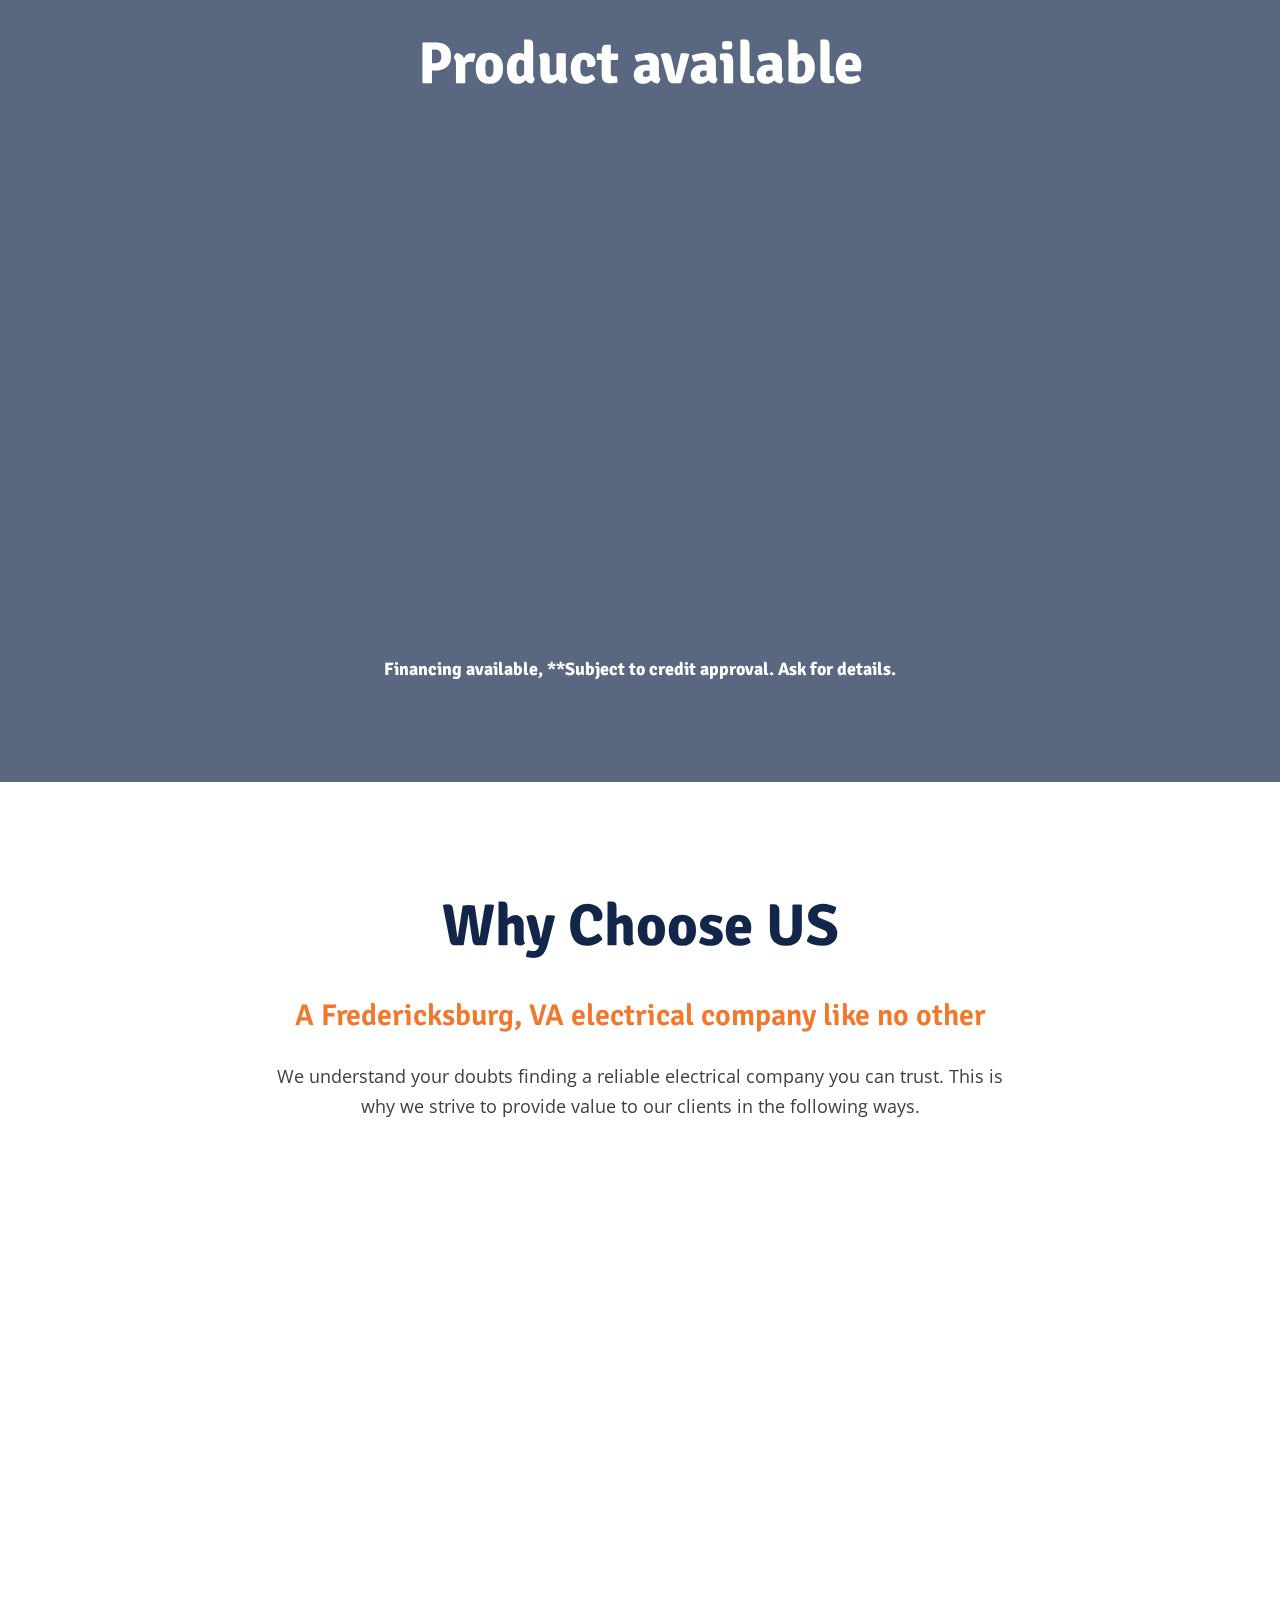
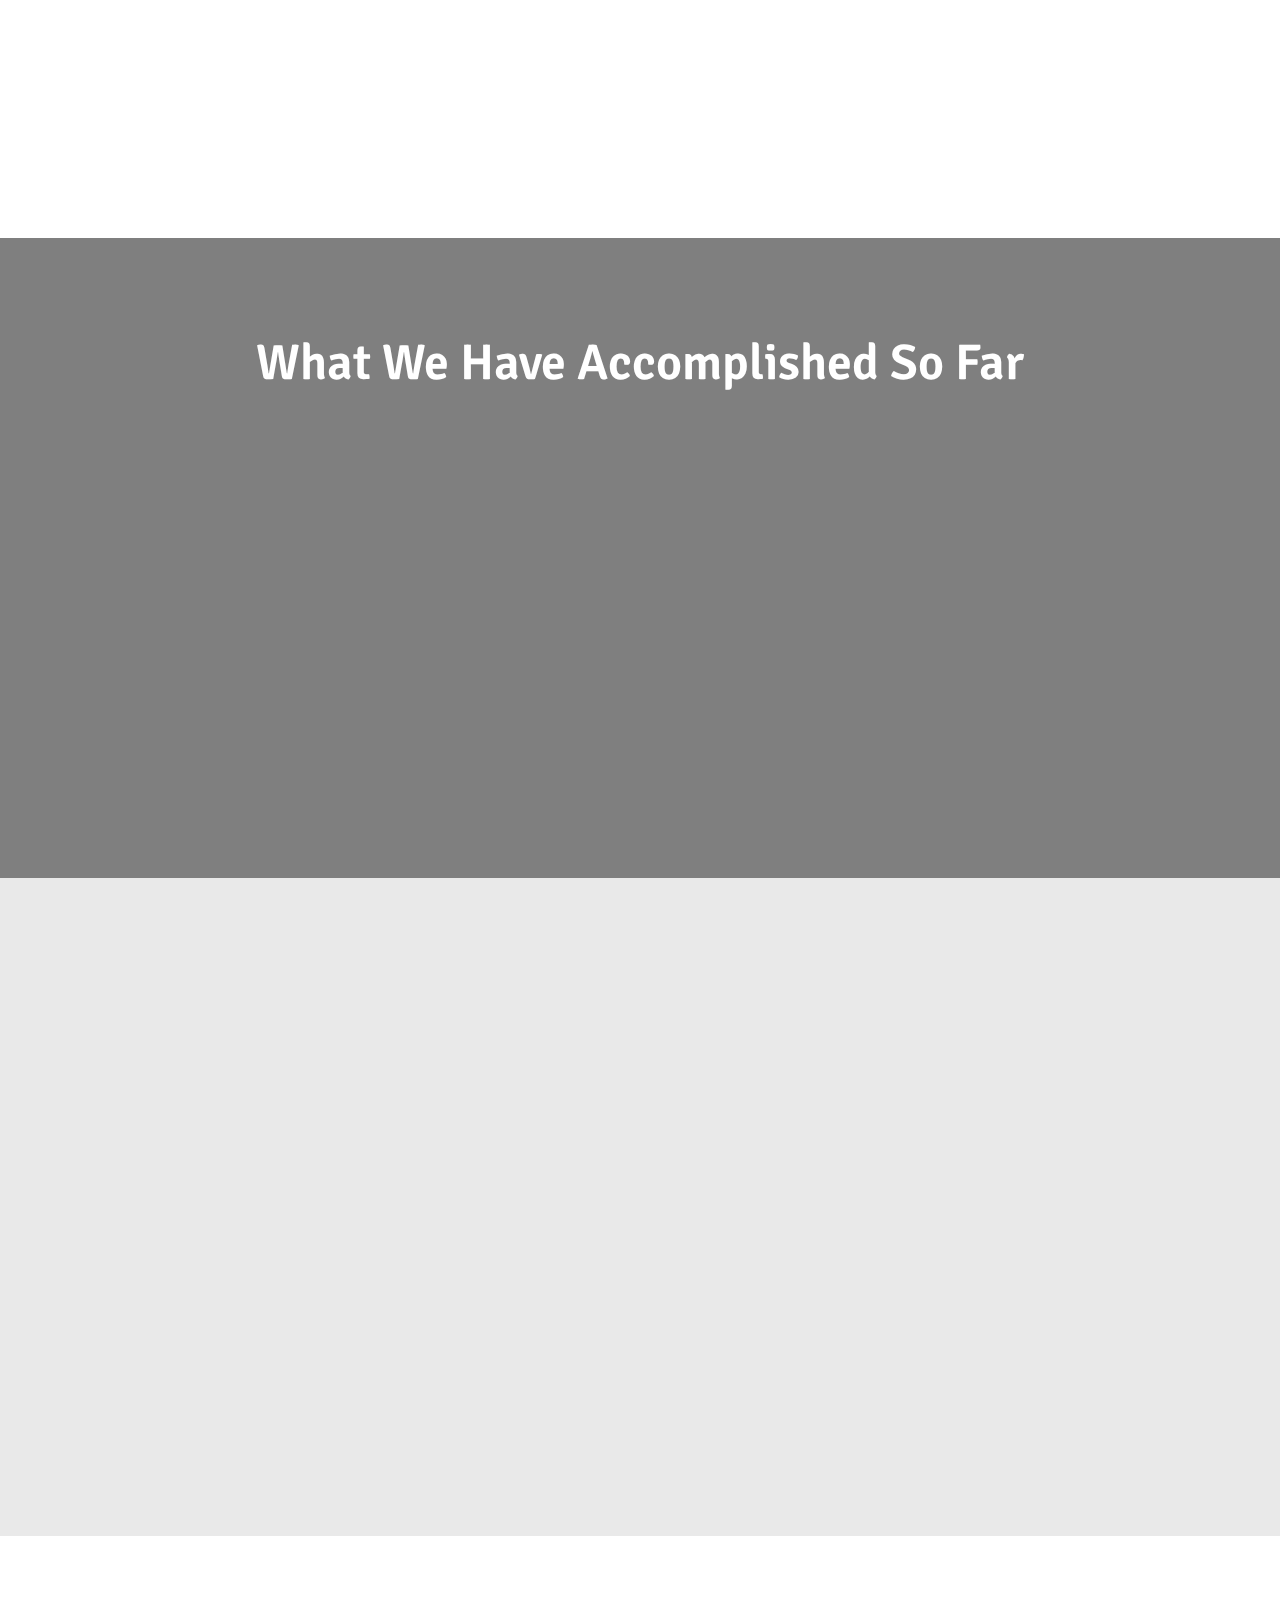
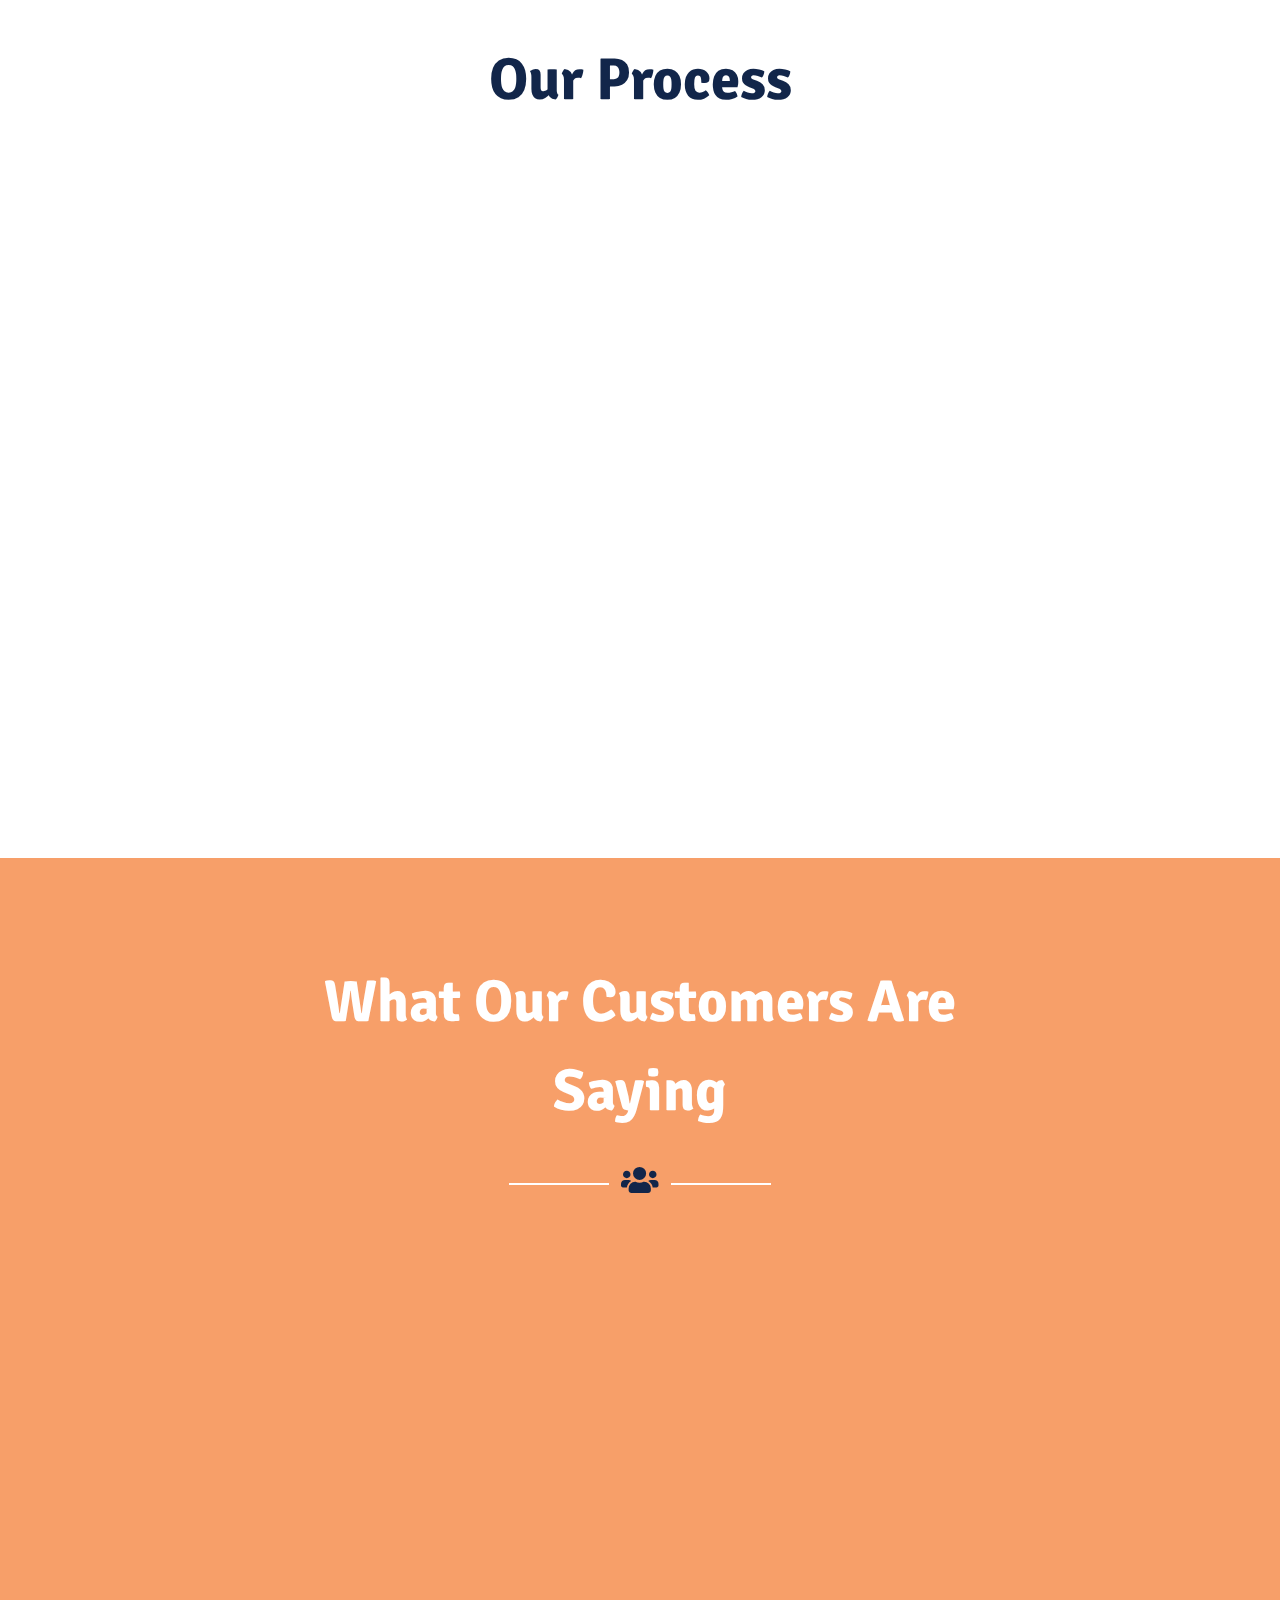
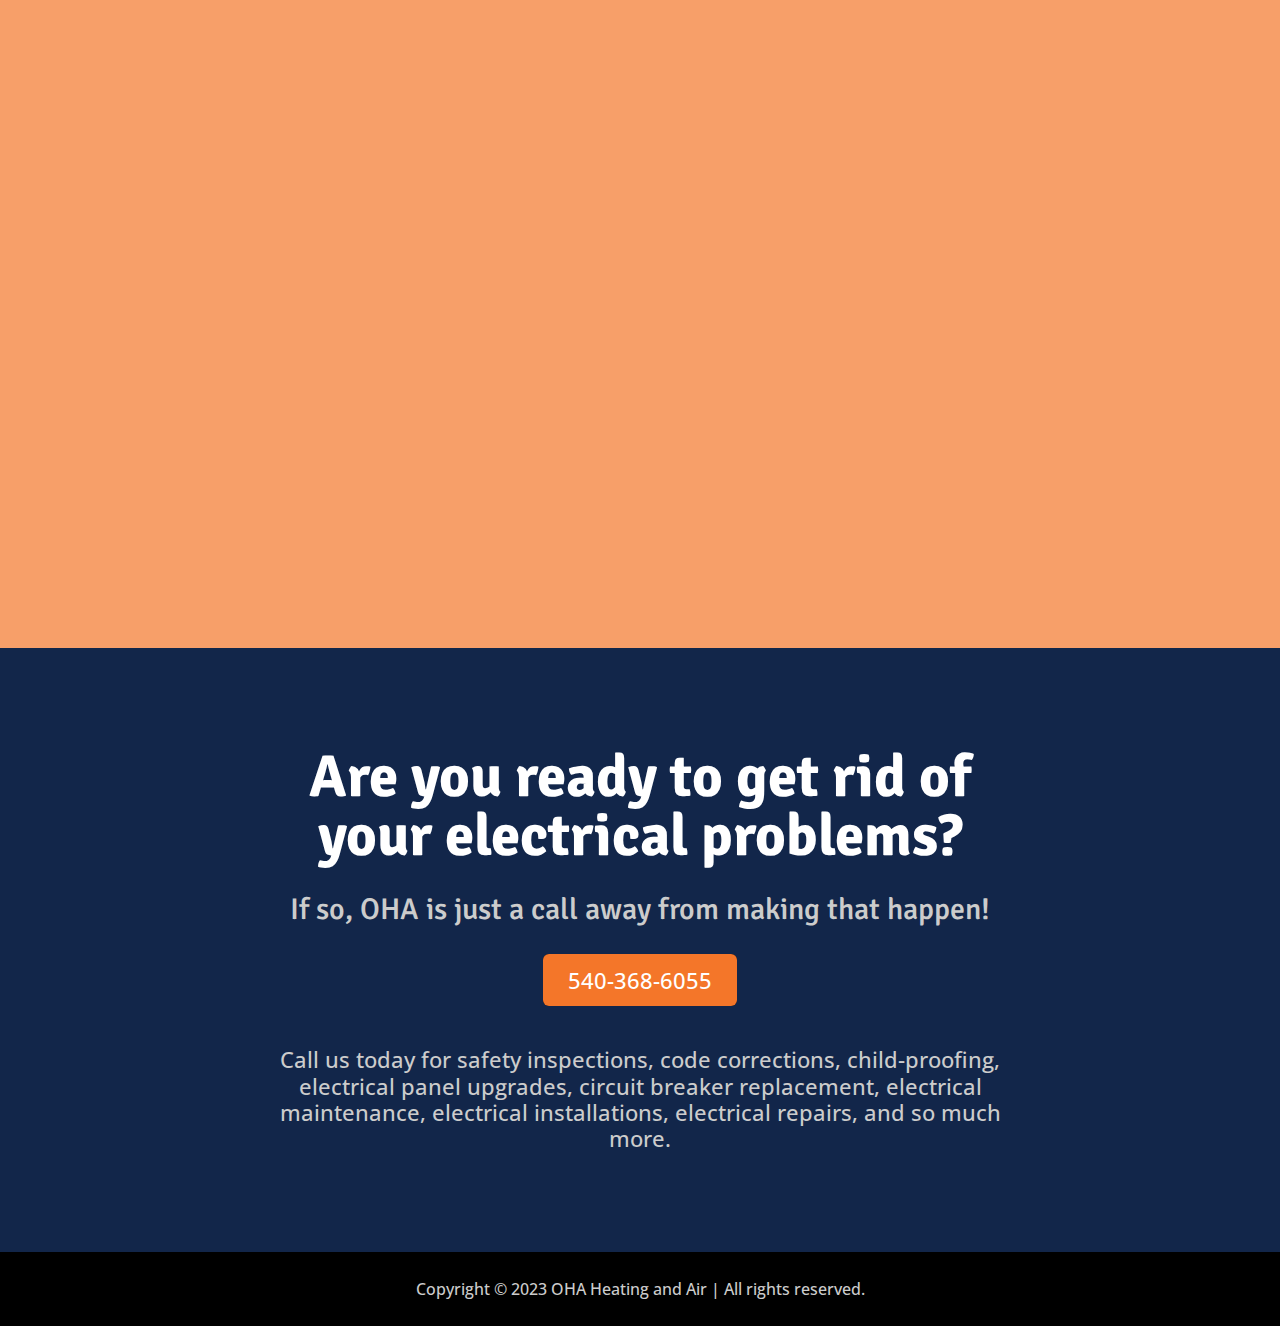
==== commit 1ea55bf4: "first commit" ====
--- a/index.html
+++ b/index.html
@@ -28,8 +28,8 @@
     
 </head>
 
-<body class="body-wrapper">    
-    <!-- welcome content start from here -->
+<body class="body-wrapper">
+
     <header class="header-wrap">
         <div class="container-fluid">
             <div class="d-flex justify-content-between align-items-center py-2">
@@ -134,126 +134,372 @@
     </header>
 
     <!-- banner section start -->
-    <section class="hero_wrapper bg-center bg-cover" style="background-image: url(./assets/img/home/hero-bg.jpg);">
-        <div class="container">
-            <div class="row">
-                <div class="col-12 col-lg-8 col-md-12">
-                    <div class="banner_title wow slideInLeft" data-wow-duration="2s">
-                        <h1>Professional, dependable Fredericksburg,VA electrical company</h1>
-                        <h2>Experienced local electrical contractors you can trust</h2>
-                        <a class="theme-btn" href="tel:540-368-6055">540-368-6055</a>
-                        <img src="https://fixmyair.com/wp-content/uploads/2021/10/vetern.jpg" alt="Veteran">
-                    </div>
-                </div>
-            </div>
-        </div>
-        <div class="hero-shape">
-			<svg xmlns="http://www.w3.org/2000/svg" viewBox="0 0 4080 400" preserveAspectRatio="none">
-            <g>
-                <path class="elementor-shape-fill ha-shape-divider" opacity="0.2" d="M3218.3,0v14.9V30h5.2v6.7h6.4v2.7h4.4V44h3.2v-4.6h1.7v-2.7V30h7.2v68.6h5v2.7h18.2v-2.7h5V60.8h18.4v10.7
-                    h0.2l10.6,6.2l10.6-6.2V60.8h31.2v32.7h49.4v23.2v19.8l3.8-18.9l1.5,8.2h3.1l1.2,7.8h2.6l0.9,7h1.9l2.5,7h1.6l2.7,20h0l2.7-20h1.6
-                    l2.5-7h1.9l0.9-7h2.6l1.2-7.8h3.1l1.5-8.2l3.8,18.9v-19.8v-75h11.3v33.7h5.8v6.8h13.4v-6.8V75V41.7h4.1v71.5h7.1V168h5.6v32.5h5.6
-                    v25.8c0,0.4,0.3,0.7,0.7,0.7s0.7-0.3,0.7-0.7v-25.8h6.3v25.8c0,0.4,0.3,0.7,0.7,0.7s0.7-0.3,0.7-0.7v-25.8h5.6V168h5.6v-54.8h7.1
-                    V41h13.4v97h3.7v6.1h2.3v4.2h2.6v3.3h2.7v3.3h1.6v3.3l2.7,15.4l2.7-15.4v-3.3h1.6v-3.3h2.7v-3.3h2.6v-4.2h2.3V138h3.7V61.8h7.3
-                    V36.7h4.1v13.4h5.1v19.9h3.1v5h2.9v5h2.1v5h5v-5h2.1v-5h2.9v-5h3.1V37.7h5.7v26.5h21.2v125.4l10.1,11.3h29.4v30.9
-                    c0,0.4,0.4,0.7,0.8,0.7s0.8-0.3,0.8-0.7v-30.9h3.1V236c0,0.4,0.4,0.7,0.8,0.7c0.4,0,0.8-0.3,0.8-0.7v-38.4l0,0V14.9h0v20.5v1.4
-                    v25.1h13.4V36.7h4.1v13.8h15.6V36.7h0.1V26.5h6.3v48.4h10.5v13h2.9v5.2h2.1v4.1h6.1v-4.1h2.1v-5.2h2.9v-13h10.5V49.1h16.1V36.7h9.7
-                    v20.1h16.1V36.7h5.2v24.1h14.6v35.6h2.7v7.2h3v7.2h1.5V136c0,0.4,0.3,0.7,0.7,0.7c0.4,0,0.7-0.3,0.7-0.7v-15.7l5.1-4.6v-4.7h1.9
-                    v-7.2h3v-7.2h2.7V60.8h9V104h3.7v4.7h2.3v3.3h2.6v2.6h2.7v2.6h1.6v2.6l2.7,11.9l2.7-11.9v-2.6h1.6v-2.6h2.7v-2.6h2.6v-3.3h2.3V104
-                    h3.7V60.8h6.6v10.7l10.6,6.2l10.6-6.2h0.2V60.8h16.8v35.6h2.7v7.2h3v7.2h1.9v4.7l6.2,5.7v-10.4h1.9v-7.2h3v-7.2h2.7V60.8h10.1V38.2
-                    h9.2v-9.7h4.2v9.7h13.9v55.4v2.6v10.2v13.5v47.7l22.9-11.3v-36.4h8v-13.5h5.1V96.2h4v-58h5.2v13.7h51.2V38.2h5.2V14.9V0H3218.3z"></path>
-                <circle opacity="0.2" cx="2466.7" cy="156.4" r="1"></circle>
-                <path class="elementor-shape-fill ha-shape-divider" opacity="0.2" d="M2516.8,0h-532.5h-121.8H979.7v19.8h33.2l6.9,46.2h14.1v38.3h-1.7v3.5h6.9v14.9h0.8v-14.9h4.7V120h0.8v-12.2
-                    h28.6v-3.5h-2V26.5h32.6v34.8h18.6V147h-1.7v4.2h3.7v5.4h4.3v2v6.1v5.3h5.2v9.5h0.6h0.6v-9.5h2.8l1.7-5.3h11.2v-8.2h29.4v-5.4h3.7
-                    V147h-1.7V91.3h24.6V36.5l27.3,12.1v53.1h-4.4v3.9h7.8v10.6h33.2v-10.6h10.8v10.6h5.6v-10.6h5.6v10.6h6.1v-10.6h12.8v-3.9h-2V28.1
-                    h12.5v0.8h2.3v21h-2.3v1.7h2.3v21h-2.3v1.7h2.3v21h-2.3v1.7h2.3v21h-2.3v1.7h2.3v21h-2.3v1.7h2.3V164h-3.9v1.7h-2v4.6h36.7v5.1
-                    h-1.2v1.5h20v-1.5h-1.2v-5.1h9.1v-4.6h-2V164h-3.9v-21.7h2.3v-1.7h-2.3v-21h2.3v-1.7h-2.3v-21h2.3v-1.7h-2.3v-21h2.3v-1.7h-2.3v-21
-                    h2.3v-1.7h-2.3v-21h2.3v-1.7h-2.3V10.1h12.5v66.3h50.4V28.1h8.2v150.2h6.1v-3.9l11.2-2.7v2.5h6.1v-4l11.2-2.7v2.9h6.1V166l11.2-2.7
-                    v2.4h6.1v-3.9l11.2-2.7v2h6.1V13.6h8.5v78.6h31.5V43.9h32.3v41.2h4v13.5h-2.4v1.4h10.5v4.3h1.1v-4.3h3.3v21.9h0.8v-21.9h4.4v-1.4
-                    h-2.6V85.2h21.3V53.7h20.8l10.8-40.1h21.8v130.8h28.8v4.7h-1.6v1.6h21.8v-1.6h-1.7v-4.7v-7.5V47.3h13.6v33.8h-4.8v3.1h34.2v20.4
-                    h6.5v4.2h14.6v-4.2h11.8v-73h38.9v54.1h32.7V43.1h28.4V16.4h20.5v33.7h26.9V20.8h24.4v-4.4h4.5v146l64.8,13.5l-7.1-159.4h190.2
-                    v90.2h3.5v54h9V175h3.2v21.2h17.8v15.6h1.6v-15.6h3.5v19.5h1.6v-19.5h11.2v-35.7h5.8v-54h5V16.4h50.6v120h-0.9v1.4h6.2v8.3h-0.8
-                    v1.3h5.7v4.8h-0.5v1h2.5v4.5h2.3h0.4V174h0.3h0.3h0.3v-16.2h1.1v9h0.3h0.3h0.3v-9h2.7v-4.5h2.8v-1h-0.9v-4.8h5.7v-1.3h-0.8v-8.3
-                    h6.2v-1.4h-0.9v-120h42.5v106h-1.5v3.1h3.3v4h25.9v6h9.9l1.5,3.9h2.4v7h0.5h0.5v-7h4.5v-3.9V131v-1.5h3.8v-4h3.3v-3.1h-1.5v-106
-                    h39.5v8.1h4.2v5.4h5.2V32h3.6v3.8h2.6V32h1.4v-2.2v-5.4h5.9v55.9h4.1v2.2h14.8v-2.2h4.1V49.5h15v8.7h0.1l8.6,5l8.6-5v-8.7h25.4
-                    v26.6h40.2V95v16.1l3.1-15.4l1.2,6.6h2.5l1,6.3h2.1l0.7,5.7h1.6l2.1,5.7h1.3l2.2,16.3h0l2.2-16.3h1.3l2.1-5.7h1.6l0.7-5.7h2.1
-                    l1-6.3h2.5l1.2-6.6l3.1,15.4V95V34h9.2v27.5h4.7v5.5h10.9v-5.5v-0.3V34h3.3v58.2h5.8v44.6h4.6v26.5h4.6v21c0,0.3,0.3,0.6,0.6,0.6
-                    s0.6-0.3,0.6-0.6v-21h5.2v21c0,0.3,0.3,0.6,0.6,0.6c0.3,0,0.6-0.3,0.6-0.6v-21h4.6v-26.5h4.6V92.2h5.8V33.4h10.9v78.9h3v4.9h1.9
-                    v3.4h2.1v2.7h2.2v2.7h1.3v2.7l2.2,12.5l2.2-12.5v-2.7h1.3v-2.7h2.2v-2.7h2.1v-3.4h1.9v-4.9h3v-62h6V29.9h3.3v10.9h4.2v16.2h2.5v4.1
-                    h2.3v4.1h1.7v4.1h4.1v-4.1h1.7v-4.1h2.3v-4.1h2.5V30.7h4.7v21.6h17.2v102.1l8.3,9.2h24v25.1c0,0.3,0.3,0.6,0.7,0.6
-                    c0.4,0,0.7-0.3,0.7-0.6v-25.1h2.6v28.6c0,0.3,0.3,0.6,0.7,0.6c0.4,0,0.7-0.3,0.7-0.6v-31.2l0,0V12.1h0v16.7v1.1v20.4h10.9V29.9h3.3
-                    v11.2h12.7V29.9h0.1v-8.3h5.2V61h8.5v10.6h2.3v4.2h1.7v3.3h5v-3.3h1.7v-4.2h2.3V61h8.5V40h13.1V29.9h7.9v16.4h13.1V29.9h4.3v19.6
-                    h11.9v29h2.2v5.9h2.4v5.9h1.2v20.4c0,0.3,0.3,0.6,0.6,0.6s0.6-0.3,0.6-0.6V97.9l4.2-3.8v-3.8h1.5v-5.9h2.4v-5.9h2.2v-29h7.3v35.1h3
-                    v3.8h1.9v2.7h2.1v2.1h2.2v2.1h1.3v2.1l2.2,9.7l2.2-9.7v-2.1h1.3v-2.1h2.2v-2.1h2.1v-2.7h1.9v-3.8h3V49.5h5.4v8.7l8.6,5l8.6-5h0.1
-                    v-8.7h13.7v29h2.2v5.9h2.4v5.9h1.5v3.8l5.1,4.6v-8.4h1.5v-5.9h2.4v-5.9h2.2v-29h8.2V31.1h7.5v-7.9h3.4v7.9h11.3v45.1v2.1v8.3v11
-                    v38.8l18.6-9.2V97.6h6.5v-11h4.2v-8.3h3.2V31.1h4.3v11.1h41.7V31.1h4.3v-19V0h-667.5H2516.8z"></path>
-                <path class="elementor-shape-fill ha-shape-divider" opacity="0.2" d="M0,34.1h5.9v7.5h7.3v3h4.9v5.2h3.6v-5.2h1.9v-3v-7.5h8.2v77.8h5.7v3.1h20.7v-3.1H64V69h20.9v12.1h0.2l12,7
-                    l12-7V69h35.4V106h56v26.3v22.4l4.4-21.4l1.7,9.3h3.5l1.4,8.8h2.9l1,7.9h2.2l2.9,7.9h1.8l3,22.7h0l3-22.7h1.8l2.9-7.9h2.2l1-7.9
-                    h2.9l1.4-8.8h3.5l1.7-9.3l4.4,21.4v-22.4v-85h12.8v38.3h6.5v7.7h15.1v-7.7v-0.5V47.3h4.7v81.1h8v62.2h6.4v36.9h6.4v29.3
-                    c0,0.4,0.4,0.8,0.8,0.8c0.5,0,0.8-0.4,0.8-0.8v-29.3h7.2v29.3c0,0.4,0.4,0.8,0.8,0.8c0.5,0,0.8-0.4,0.8-0.8v-29.3h6.4v-36.9h6.4
-                    v-62.2h8V46.5h15.2v110h4.2v6.9h2.6v4.8h3v3.8h3.1v3.8h1.8v3.8l3.1,17.4l3-17.4v-3.8h1.8v-3.8h3.1v-3.8h3v-4.8h2.6v-6.9h4.2V70.1
-                    h8.3V41.7h4.7v15.3h5.8v22.6h3.5v5.7h3.2v5.7h2.4v5.7h5.6v-5.7h2.4v-5.7h3.2v-5.7h3.5V42.7h6.5v30.1h24V215l11.5,12.8h33.4v35
-                    c0,0.4,0.4,0.8,0.9,0.8s0.9-0.4,0.9-0.8v-35h3.6v39.8c0,0.4,0.4,0.8,0.9,0.8c0.5,0,0.9-0.4,0.9-0.8v-43.5l0,0V16.9h0v23.2v1.6v28.5
-                    h15.2V41.7h4.7v15.6h17.7V41.7h0.1V30h7.2V85h11.9v14.8h3.2v5.8h2.4v4.6h6.9v-4.6h2.4v-5.8h3.2V85h11.9V55.7h18.2v-14h11v22.8H652
-                    V41.7h5.9V69h16.5v40.4h3.1v8.2h3.4v8.2h1.7v28.4c0,0.4,0.4,0.8,0.8,0.8c0.5,0,0.8-0.4,0.8-0.8v-17.8l5.8-5.3v-5.3h2.1v-8.2h3.4
-                    v-8.2h3.1V69h10.2v48.9h4.2v5.3h2.6v3.7h3v2.9h3.1v2.9h1.8v2.9l3.1,13.5l3-13.5v-2.9h1.8v-2.9h3.1V127h3v-3.7h2.6v-5.3h4.2V69h7.5
-                    v12.1l12,7l12-7h0.2V69h19.1v40.4h3.1v8.2h3.4v8.2h2.1v5.3l7.1,6.4v-11.8h2.1v-8.2h3.4v-8.2h3.1V69H831V43.3h10.4v-11h4.8v11H862
-                    v62.8v2.9v11.6V136V190l25.9-12.8V136h9v-15.3h5.8v-11.6h4.5V43.3h5.9v15.5h58V43.3h5.9V0H0V34.1z"></path>
-            </g>
-            <path class="elementor-shape-fill ha-shape-divider" d="M4079.7,0H2563.5H1530.1h-14h-411.9h-30.9H566.5H563H0v22.1h1.5v9H5v-6.6h3l3.2,4.2v2.1h5.8v-2.1h2v-7.6h1.6v7.4h8.8v-3.6
-                h2.8v-3.8h2.6v13.3h5v-5.6h2.8h4.1v-4h4.8v5.7h6.1v-5.6h5.9v5.9H74v-6.1h4.4v-3.6h6v1.7h4.3v11.6h4.6V22.8H98v5.8h4.3v-5.8h4.5v6.5
-                h1.6v1.5h3v-1.5h6.2v-5.1h2.2v10.2h9.3V60h2.2v5.1h17V60h2.2V9.7h7.3v46.6h8.6v3.1h12.1v-3.1h2.9V9.7h2.8v82.5h2v18.5h1.8V122h2.8
-                v11.4h9.5V122h2.8v-11.4h1.8V92.2h2V9.7h3.3v58.6h19V9.7h1.7v85.7h18.4V9.7h2.3v105.9h22V9.7h3.6v81.7h24.1v-62h5.3v-9.6h2.9v9.6
-                h4.9V91h24.1V9.7h2.4v14.6h6v51.8h1.8v6.4h1.5v7.3h1.7V97h1.7v3.7h8.9V97h1.7v-7.3h1.7v-7.3h1.5v-6.4h1.8V15.6h2.4v4.8h5.7v4.9h2.6
-                v40.6h7.2v8.2h14.1v-8.2h7.2V45.1h6.9V23.9h3.8v2h5.1v48.3h13.9V20.7h3.7v-11h1.7v14.2h5.9v60H481V45.1h8.8V23.9h5.1v-1.6h10.4v-3.8
-                h4v10.2h6.5v-6.3h5.8v8.4h9.8v27.4h14.5V18.7h0v5h3.5v-5h6.6v7.5h7.1v-7.5h0v0.1h3.3v4.2h4v1.7h2.7v2.9h2v-2.9h1.1v-1.7v-4.2h4.5
-                l0,43.1h3.2v1.7h11.5V62h3.2V38.2H610v6.7h0.1l6.7,3.9l6.7-3.9v-6.7H643v20.5h31v14.6v12.4l2.4-11.9l0.9,5.1h2l0.8,4.9h1.6l0.6,4.4
-                h1.2l1.6,4.4h1l1.7,12.6h0l1.7-12.6h1l1.6-4.4h1.2l0.6-4.4h1.6l0.8-4.9h2l0.9-5.1l2.4,11.9V73.3V26.2h7.1v21.2h3.6v4.2h8.4v-4.2
-                v-0.3V26.2h2.6v44.9h4.5v34.4h3.5V126h3.5v16.2c0,0.2,0.2,0.4,0.5,0.4c0.3,0,0.5-0.2,0.5-0.4V126h4v16.2c0,0.2,0.2,0.4,0.5,0.4
-                c0.3,0,0.5-0.2,0.5-0.4V126h3.5v-20.4h3.5V71.1h4.5V25.8h8.4v60.9h2.3v3.8h1.5v2.7h1.6v2.1h1.7v2.1h1v2.1l1.7,9.7l1.7-9.7v-2.1h1
-                v-2.1h1.7v-2.1h1.6v-2.7h1.5v-3.8h2.3V38.8h4.6V23.1h2.6v8.4h3.2V44h2v3.2h1.8v3.2h1.3v3.2h3.1v-3.2h1.3v-3.2h1.8V44h2V23.7h3.6
-                v16.7h13.3v78.8l6.4,7.1h18.5v19.4c0,0.2,0.2,0.4,0.5,0.4c0.3,0,0.5-0.2,0.5-0.4v-19.4h2v22c0,0.2,0.2,0.4,0.5,0.4
-                c0.3,0,0.5-0.2,0.5-0.4v-24.1l0,0V9.3h0v12.9v0.9v15.8h8.4V23.1h2.6v8.7h9.8v-8.7h0v-6.4h4v30.4h6.6v8.2h1.8v3.2h1.3v2.6h3.8v-2.6
-                h1.3v-3.2h1.8v-8.2h6.6V30.8h10.1v-7.8h6.1v12.6h10.1V23.1h3.3v15.1h9.1v22.4h1.7v4.6h1.9v4.6h0.9v15.8c0,0.2,0.2,0.4,0.5,0.4
-                c0.3,0,0.5-0.2,0.5-0.4v-9.9l3.2-2.9v-3h1.2v-4.6h1.9v-4.6h1.7V38.2h5.6v27.1h2.3v3h1.5v2.1h1.6v1.6h1.7v1.6h1v1.6l1.7,7.5l1.7-7.5
-                v-1.6h1v-1.6h1.7v-1.6h1.6v-2.1h1.5v-3h2.3V38.2h4.1v6.7l6.7,3.9l6.7-3.9h0.1v-6.7h10.6v22.4h1.7v4.6h1.9v4.6h1.2v3l3.9,3.6v-6.5
-                h1.2v-4.6h1.9v-4.6h1.7V38.2h6.3V24h5.8v-6.1h2.7V24h8.8v34.8v1.6v6.4v8.5v30l14.4-7.1V75.3h5v-8.5h3.2v-6.4h2.5V24h3.3v8.6h32.1V24
-                h3.3V9.3V4h5.1v67.7h6v4.5h7.1v-4.5h6V27.8h2.8v5.1h9.2v-5.1h2.8V4h4.6v78.7h3v2.1h13.8v-2.1h3V4h7.1v39.2h4.7c0,3.9,3,9.9,6.7,9.9
-                s6.7-6,6.7-9.9h4.7V4h2.5v60h2.1v7.2h9.6V64h2.1V15.7h14.2v21.2v3.2h13.6v-3.2h4.6V15.7h7.5v78.9v8.2h6.8v-8.2h11.4V4h5.7v23.7h2.8
-                v5.1h9.2v-5.1h2.8V4.2h17.4v9.7h4.6v9.1h15.2v-2.8h13.5v-6.2h1.5l2.4,100.3h-2.1c-0.6,0-1.1,0.5-1.1,1.1v1.3c0,0.1,0,0.1,0,0.1h-1.2
-                v5.5h1.2c0,0,0,0.1,0,0.1v1.3c0,0.6,0.5,1.1,1.1,1.1h1v7h1.3v19.6h-0.8v3.3h1.5v14.8h2.6v-14.8h1.5v-3.3h-0.8v-19.6h1.3v-7h1
-                c0.6,0,1.1-0.5,1.1-1.1v-1.3c0-0.1,0-0.1,0-0.1h1.2v-5.5h-1.2c0,0,0-0.1,0-0.1v-1.3c0-0.6-0.5-1.1-1.1-1.1h-2.1L1354.3,4h4.9v31.2
-                h2.7v2.2h4.3v-2.2h2.4v20.1h8.5v3.5h10v-3.5h8.5V25.2c8.2,7.3,19.6,11.8,32.2,11.8c15.5,0,29.1-6.8,37.3-17.2V4h8.7v12.3h5.4V27
-                h10.2v33.4h10.1v9.4h3.9v3.4h13.6v-55h1v1.2h2.5V24h5.4v-2.9h2.8v-4.7h3.1V23h2.8v11.7h22.9v21.2h2.7l2.2,3.8h1.1v4.1h8.1v-4.1h1.3
-                l1.9-3.8h2.4V44.2h5.4V27.4h7v21h1.3v8.9h2.6v28.3h1.1l2.5,4.1h10.5l2.1-4.1h1.3V54.8h5.7v24.8h10.8l6.9-8V45.1h2.1v20.6h2.2v1.7
-                h4.7v-1.7h1.8v20.9h3.2v1.1h3.1v4.8h4.9v-4.8h2.8v-1.1h3.2v-4.5h2.6v27.7h2.1v1.8h8.7v-1.8h7v1.8h8.7v-1.8h1.7V63.8h2.9v31.5h20.1
-                V42.2h5.9v34.3h4.3v2.3h10v-2.3h4.2V36.7h7.6v32.8h25.5V63h8.7v-6.1h9.1V38.9h27V54h10.1v5.9h13.5v-6.4h10.1v36.3h47.7V21h11.1v9
-                h18.8v11.8h11.6v5.7h5.8v-5.7h10.1l7.7-4.7l10.1,151.8c-6.2,0.5-10.7,2.5-10.7,4.8c0,0.9,0.6,1.7,1.8,2.4c-1.1,1-1.8,2.3-1.8,3.9
-                c0,2.3,1.6,4.3,3.7,5c-0.4,0.4-0.6,0.9-0.6,1.4c0,1.1,0.9,2,2,2h4.8l4.6,67.4l3.7-67.4h4.8c1.1,0,2-0.9,2-2c0-0.5-0.2-1-0.6-1.4
-                c2.1-0.7,3.7-2.7,3.7-5c0-1.5-0.7-2.9-1.8-3.9c1.1-0.7,1.8-1.5,1.8-2.4c0-2.1-3.6-3.8-8.7-4.6l7.2-120.4h2.4v-8.7h9.1V40.3h17.8
-                V22.4h3.9v14.1h3.9V63h4.8v6.1h11.6V63h4.3V26c63.5,64.1,128.9,20.5,148.3,4.7v18.7h14.8V63h15.1v17c0,0,18.6,0,20.2,0
-                c1.6,0,0-25.5,0-25.5h18.9v9.7h9.9v12.6h4.2v2.5h5.5v3.8h7.7v-6.9h4.8V39.7h5.1V28.1h14.1v71.7h8.7v5h4.8v3.5h3.2v-8.8h8V38.8h17.3
-                V35h8.3v48.7h4.2v6.9h7.1v8.8h10.3V96h5.1v-3.8h7.1v-4.1h2.9v-5h3.2v-2.8h7.7v-4.1h1.9v-3.8h2.2V22.3h4.4v31.7h4v2.1h9.2v-2.1h3.9
-                V17.2h7.1v56.4h7.9v3.7c0.7,0,1.3-0.1,2-0.1v-3.6h8.1V22.9h5.2v5.8h8.5v8.7h20.5V19.4h10.6v5.1h3.8v2.7h5v-2.7h3V12.6h9.3V6.4h6.8
-                v5.1h5.7V18h7.4v-5.4h11.8v1.2h23.2l4.8,32.2h9.9v26.7h-1.2v2.4h4.8v10.4h0.6V75.2h3.3v8.5h0.6v-8.5h19.9v-2.4h-1.4V18.5h22.8v24.3
-                h13v59.7h-1.2v2.9h2.6v3.8h3v1.4v4.3v3.7h3.6v6.7h0.4h0.4v-6.7h1.9l1.2-3.7h7.8v-5.7h20.5v-3.8h2.6v-2.9h-1.2V63.7h17.2V25.5
-                l19.1,8.4V71h-3.1v2.7h5.4v7.4h23.2v-7.4h7.6v7.4h3.9v-7.4h3.9v7.4h4.3v-7.4h8.9V71h-1.4V19.6h8.7v0.5h1.6v14.6h-1.6V36h1.6v14.6
-                h-1.6v1.2h1.6v14.6h-1.6v1.2h1.6v14.6h-1.6v1.2h1.6v14.6h-1.6v1.2h1.6v15.2h-2.7v1.2h-1.4v3.2h25.6v3.6h-0.8v1h13.9v-1h-0.8v-3.6
-                h6.3v-3.2h-1.4v-1.2h-2.7V99.2h1.6v-1.2h-1.6V83.4h1.6v-1.2h-1.6V67.6h1.6v-1.2h-1.6V51.8h1.6v-1.2h-1.6V36h1.6v-1.2h-1.6V20.2h1.6
-                V19h-1.6V7h8.7v46.2h35.1V19.6h5.7v104.8h4.2v-2.7l7.8-1.9v1.8h4.2v-2.8l7.8-1.9v2h4.2v-3l7.8-1.9v1.7h4.2v-2.7l7.8-1.9v1.4h4.2V9.5
-                h5.9v54.9h22V30.6h22.6v28.8h2.8v9.4h-1.6v0.9h7.3v3h0.8v-3h2.3V85h0.6V69.8h3v-0.9h-1.8v-9.4h14.9V37.5h14.5l7.6-27.9h15.2v91.2
-                h20.1v3.3h-1.1v1.1h15.2V104h-1.2v-3.3v-5.3V33h9.5v23.6h-3.4v2.1h23.9V73h4.6V76h10.2V73h8.3V22.1h27.1v37.8h22.8V30h19.8V10.9
-                h14.3v24h18.8V14.5h17h5.1v24.6h36.7V14.5h16.8v44.4h36.7V14.5h7.5v131.7l21.2,16.2V61h34.1c0,22.1,17.9,40,40,40s40-17.9,40-40
-                h25.6v14.6h3.2v7.8h12.1v-7.8h3.2V64.8h5.1V14.5h6.2v55h4.9v9h19.1v-9h4.9v-55h4.2v79.3h2.8v0.1v4.4v5.6v13.1c0,0.4,0.4,0.8,0.8,0.8
-                c0.4,0,0.8-0.4,0.8-0.8V98.2h7.3v-4.4h5.9v10h6.9V93.7h4.3V14.5h13.9v98.7h2.1v4.9h4.8v4h24.6v-4h4.8v-4.9h2.1V14.5h4.8V85v5.7h19.8
-                V85h6.1V14.5h16.5v90.6h0v20.8c0,0.4,0.2,0.8,0.5,0.8c0.3,0,0.5-0.3,0.5-0.8v-20.8h12.5v5.9h7.6c0,0,3.1,6.3,19.6,6.3
-                c0-5.1,0-6.3,0-6.3V14.5h7.1v106.4h4.6v8h14.9h14.9v-8h4.6V14.5h10.6v61.3h21.8V14.5h9.2v99.6h6v-9.6h4.8v6.1h9.3v-6.1h4.8v9.6h2.1
-                V14.5h4.1v99.1h2.3v5h3v5.7h7.5v-10.7h2.5V104h10.3v8.3l11.8,3.9V104h4v8.3l11.8,3.9V104V49c1.6,1.1,3.1,2,4.3,2.6
-                c4.9,2.2,18.6-0.1,20.1,0c0.2,0,0.7,0,1.3-0.1v32.2h1.1v4.6h2.2v5.5h3.6v4.1c0,3.2,4,5.8,9,5.8c5,0,9-2.6,9-5.8v-4.1h3.6v-5.5h2.2
-                v-4.6h1.1V61.2c2.8,0.4,6.3,0.5,9.4,1.4c4.4,1.4,6.9-5,11.3-9c4.4-4,4.9-2.2,14.2-6.1s5.4-1.8,11.8,0c6.4,1.8,10.3,1.8,11.3,0
-                c1-1.8,4.9-3.9,6.9-8.2c2-4.4,3.9-4.4,11.8-4.7C4083.5,29.7,4079.7,0,4079.7,0z"></path>
-            </svg>
-		</div>
+    <section class="hero_wrapper">
+        <div class="hero-slider owl-carousel">
+            <div class="hero-items bg-center bg-cover" style="background-image: url(./assets/img/home/hero-bg.jpg);">
+                <div class="container">
+                    <div class="row">
+                        <div class="col-12 col-lg-8 col-md-12">
+                            <div class="banner_title wow slideInLeft" data-wow-duration="2s">
+                                <h1>Professional, dependable Fredericksburg,VA electrical company</h1>
+                                <h2>Experienced local electrical contractors you can trust</h2>
+                                <a class="theme-btn" href="tel:540-368-6055">540-368-6055</a>
+                                <img src="https://fixmyair.com/wp-content/uploads/2021/10/vetern.jpg" alt="Veteran">
+                            </div>
+                        </div>
+                    </div>
+                </div>
+                <div class="hero-shape">
+                    <svg xmlns="http://www.w3.org/2000/svg" viewBox="0 0 4080 400" preserveAspectRatio="none">
+                    <g>
+                        <path class="elementor-shape-fill ha-shape-divider" opacity="0.2" d="M3218.3,0v14.9V30h5.2v6.7h6.4v2.7h4.4V44h3.2v-4.6h1.7v-2.7V30h7.2v68.6h5v2.7h18.2v-2.7h5V60.8h18.4v10.7
+                            h0.2l10.6,6.2l10.6-6.2V60.8h31.2v32.7h49.4v23.2v19.8l3.8-18.9l1.5,8.2h3.1l1.2,7.8h2.6l0.9,7h1.9l2.5,7h1.6l2.7,20h0l2.7-20h1.6
+                            l2.5-7h1.9l0.9-7h2.6l1.2-7.8h3.1l1.5-8.2l3.8,18.9v-19.8v-75h11.3v33.7h5.8v6.8h13.4v-6.8V75V41.7h4.1v71.5h7.1V168h5.6v32.5h5.6
+                            v25.8c0,0.4,0.3,0.7,0.7,0.7s0.7-0.3,0.7-0.7v-25.8h6.3v25.8c0,0.4,0.3,0.7,0.7,0.7s0.7-0.3,0.7-0.7v-25.8h5.6V168h5.6v-54.8h7.1
+                            V41h13.4v97h3.7v6.1h2.3v4.2h2.6v3.3h2.7v3.3h1.6v3.3l2.7,15.4l2.7-15.4v-3.3h1.6v-3.3h2.7v-3.3h2.6v-4.2h2.3V138h3.7V61.8h7.3
+                            V36.7h4.1v13.4h5.1v19.9h3.1v5h2.9v5h2.1v5h5v-5h2.1v-5h2.9v-5h3.1V37.7h5.7v26.5h21.2v125.4l10.1,11.3h29.4v30.9
+                            c0,0.4,0.4,0.7,0.8,0.7s0.8-0.3,0.8-0.7v-30.9h3.1V236c0,0.4,0.4,0.7,0.8,0.7c0.4,0,0.8-0.3,0.8-0.7v-38.4l0,0V14.9h0v20.5v1.4
+                            v25.1h13.4V36.7h4.1v13.8h15.6V36.7h0.1V26.5h6.3v48.4h10.5v13h2.9v5.2h2.1v4.1h6.1v-4.1h2.1v-5.2h2.9v-13h10.5V49.1h16.1V36.7h9.7
+                            v20.1h16.1V36.7h5.2v24.1h14.6v35.6h2.7v7.2h3v7.2h1.5V136c0,0.4,0.3,0.7,0.7,0.7c0.4,0,0.7-0.3,0.7-0.7v-15.7l5.1-4.6v-4.7h1.9
+                            v-7.2h3v-7.2h2.7V60.8h9V104h3.7v4.7h2.3v3.3h2.6v2.6h2.7v2.6h1.6v2.6l2.7,11.9l2.7-11.9v-2.6h1.6v-2.6h2.7v-2.6h2.6v-3.3h2.3V104
+                            h3.7V60.8h6.6v10.7l10.6,6.2l10.6-6.2h0.2V60.8h16.8v35.6h2.7v7.2h3v7.2h1.9v4.7l6.2,5.7v-10.4h1.9v-7.2h3v-7.2h2.7V60.8h10.1V38.2
+                            h9.2v-9.7h4.2v9.7h13.9v55.4v2.6v10.2v13.5v47.7l22.9-11.3v-36.4h8v-13.5h5.1V96.2h4v-58h5.2v13.7h51.2V38.2h5.2V14.9V0H3218.3z"></path>
+                        <circle opacity="0.2" cx="2466.7" cy="156.4" r="1"></circle>
+                        <path class="elementor-shape-fill ha-shape-divider" opacity="0.2" d="M2516.8,0h-532.5h-121.8H979.7v19.8h33.2l6.9,46.2h14.1v38.3h-1.7v3.5h6.9v14.9h0.8v-14.9h4.7V120h0.8v-12.2
+                            h28.6v-3.5h-2V26.5h32.6v34.8h18.6V147h-1.7v4.2h3.7v5.4h4.3v2v6.1v5.3h5.2v9.5h0.6h0.6v-9.5h2.8l1.7-5.3h11.2v-8.2h29.4v-5.4h3.7
+                            V147h-1.7V91.3h24.6V36.5l27.3,12.1v53.1h-4.4v3.9h7.8v10.6h33.2v-10.6h10.8v10.6h5.6v-10.6h5.6v10.6h6.1v-10.6h12.8v-3.9h-2V28.1
+                            h12.5v0.8h2.3v21h-2.3v1.7h2.3v21h-2.3v1.7h2.3v21h-2.3v1.7h2.3v21h-2.3v1.7h2.3v21h-2.3v1.7h2.3V164h-3.9v1.7h-2v4.6h36.7v5.1
+                            h-1.2v1.5h20v-1.5h-1.2v-5.1h9.1v-4.6h-2V164h-3.9v-21.7h2.3v-1.7h-2.3v-21h2.3v-1.7h-2.3v-21h2.3v-1.7h-2.3v-21h2.3v-1.7h-2.3v-21
+                            h2.3v-1.7h-2.3v-21h2.3v-1.7h-2.3V10.1h12.5v66.3h50.4V28.1h8.2v150.2h6.1v-3.9l11.2-2.7v2.5h6.1v-4l11.2-2.7v2.9h6.1V166l11.2-2.7
+                            v2.4h6.1v-3.9l11.2-2.7v2h6.1V13.6h8.5v78.6h31.5V43.9h32.3v41.2h4v13.5h-2.4v1.4h10.5v4.3h1.1v-4.3h3.3v21.9h0.8v-21.9h4.4v-1.4
+                            h-2.6V85.2h21.3V53.7h20.8l10.8-40.1h21.8v130.8h28.8v4.7h-1.6v1.6h21.8v-1.6h-1.7v-4.7v-7.5V47.3h13.6v33.8h-4.8v3.1h34.2v20.4
+                            h6.5v4.2h14.6v-4.2h11.8v-73h38.9v54.1h32.7V43.1h28.4V16.4h20.5v33.7h26.9V20.8h24.4v-4.4h4.5v146l64.8,13.5l-7.1-159.4h190.2
+                            v90.2h3.5v54h9V175h3.2v21.2h17.8v15.6h1.6v-15.6h3.5v19.5h1.6v-19.5h11.2v-35.7h5.8v-54h5V16.4h50.6v120h-0.9v1.4h6.2v8.3h-0.8
+                            v1.3h5.7v4.8h-0.5v1h2.5v4.5h2.3h0.4V174h0.3h0.3h0.3v-16.2h1.1v9h0.3h0.3h0.3v-9h2.7v-4.5h2.8v-1h-0.9v-4.8h5.7v-1.3h-0.8v-8.3
+                            h6.2v-1.4h-0.9v-120h42.5v106h-1.5v3.1h3.3v4h25.9v6h9.9l1.5,3.9h2.4v7h0.5h0.5v-7h4.5v-3.9V131v-1.5h3.8v-4h3.3v-3.1h-1.5v-106
+                            h39.5v8.1h4.2v5.4h5.2V32h3.6v3.8h2.6V32h1.4v-2.2v-5.4h5.9v55.9h4.1v2.2h14.8v-2.2h4.1V49.5h15v8.7h0.1l8.6,5l8.6-5v-8.7h25.4
+                            v26.6h40.2V95v16.1l3.1-15.4l1.2,6.6h2.5l1,6.3h2.1l0.7,5.7h1.6l2.1,5.7h1.3l2.2,16.3h0l2.2-16.3h1.3l2.1-5.7h1.6l0.7-5.7h2.1
+                            l1-6.3h2.5l1.2-6.6l3.1,15.4V95V34h9.2v27.5h4.7v5.5h10.9v-5.5v-0.3V34h3.3v58.2h5.8v44.6h4.6v26.5h4.6v21c0,0.3,0.3,0.6,0.6,0.6
+                            s0.6-0.3,0.6-0.6v-21h5.2v21c0,0.3,0.3,0.6,0.6,0.6c0.3,0,0.6-0.3,0.6-0.6v-21h4.6v-26.5h4.6V92.2h5.8V33.4h10.9v78.9h3v4.9h1.9
+                            v3.4h2.1v2.7h2.2v2.7h1.3v2.7l2.2,12.5l2.2-12.5v-2.7h1.3v-2.7h2.2v-2.7h2.1v-3.4h1.9v-4.9h3v-62h6V29.9h3.3v10.9h4.2v16.2h2.5v4.1
+                            h2.3v4.1h1.7v4.1h4.1v-4.1h1.7v-4.1h2.3v-4.1h2.5V30.7h4.7v21.6h17.2v102.1l8.3,9.2h24v25.1c0,0.3,0.3,0.6,0.7,0.6
+                            c0.4,0,0.7-0.3,0.7-0.6v-25.1h2.6v28.6c0,0.3,0.3,0.6,0.7,0.6c0.4,0,0.7-0.3,0.7-0.6v-31.2l0,0V12.1h0v16.7v1.1v20.4h10.9V29.9h3.3
+                            v11.2h12.7V29.9h0.1v-8.3h5.2V61h8.5v10.6h2.3v4.2h1.7v3.3h5v-3.3h1.7v-4.2h2.3V61h8.5V40h13.1V29.9h7.9v16.4h13.1V29.9h4.3v19.6
+                            h11.9v29h2.2v5.9h2.4v5.9h1.2v20.4c0,0.3,0.3,0.6,0.6,0.6s0.6-0.3,0.6-0.6V97.9l4.2-3.8v-3.8h1.5v-5.9h2.4v-5.9h2.2v-29h7.3v35.1h3
+                            v3.8h1.9v2.7h2.1v2.1h2.2v2.1h1.3v2.1l2.2,9.7l2.2-9.7v-2.1h1.3v-2.1h2.2v-2.1h2.1v-2.7h1.9v-3.8h3V49.5h5.4v8.7l8.6,5l8.6-5h0.1
+                            v-8.7h13.7v29h2.2v5.9h2.4v5.9h1.5v3.8l5.1,4.6v-8.4h1.5v-5.9h2.4v-5.9h2.2v-29h8.2V31.1h7.5v-7.9h3.4v7.9h11.3v45.1v2.1v8.3v11
+                            v38.8l18.6-9.2V97.6h6.5v-11h4.2v-8.3h3.2V31.1h4.3v11.1h41.7V31.1h4.3v-19V0h-667.5H2516.8z"></path>
+                        <path class="elementor-shape-fill ha-shape-divider" opacity="0.2" d="M0,34.1h5.9v7.5h7.3v3h4.9v5.2h3.6v-5.2h1.9v-3v-7.5h8.2v77.8h5.7v3.1h20.7v-3.1H64V69h20.9v12.1h0.2l12,7
+                            l12-7V69h35.4V106h56v26.3v22.4l4.4-21.4l1.7,9.3h3.5l1.4,8.8h2.9l1,7.9h2.2l2.9,7.9h1.8l3,22.7h0l3-22.7h1.8l2.9-7.9h2.2l1-7.9
+                            h2.9l1.4-8.8h3.5l1.7-9.3l4.4,21.4v-22.4v-85h12.8v38.3h6.5v7.7h15.1v-7.7v-0.5V47.3h4.7v81.1h8v62.2h6.4v36.9h6.4v29.3
+                            c0,0.4,0.4,0.8,0.8,0.8c0.5,0,0.8-0.4,0.8-0.8v-29.3h7.2v29.3c0,0.4,0.4,0.8,0.8,0.8c0.5,0,0.8-0.4,0.8-0.8v-29.3h6.4v-36.9h6.4
+                            v-62.2h8V46.5h15.2v110h4.2v6.9h2.6v4.8h3v3.8h3.1v3.8h1.8v3.8l3.1,17.4l3-17.4v-3.8h1.8v-3.8h3.1v-3.8h3v-4.8h2.6v-6.9h4.2V70.1
+                            h8.3V41.7h4.7v15.3h5.8v22.6h3.5v5.7h3.2v5.7h2.4v5.7h5.6v-5.7h2.4v-5.7h3.2v-5.7h3.5V42.7h6.5v30.1h24V215l11.5,12.8h33.4v35
+                            c0,0.4,0.4,0.8,0.9,0.8s0.9-0.4,0.9-0.8v-35h3.6v39.8c0,0.4,0.4,0.8,0.9,0.8c0.5,0,0.9-0.4,0.9-0.8v-43.5l0,0V16.9h0v23.2v1.6v28.5
+                            h15.2V41.7h4.7v15.6h17.7V41.7h0.1V30h7.2V85h11.9v14.8h3.2v5.8h2.4v4.6h6.9v-4.6h2.4v-5.8h3.2V85h11.9V55.7h18.2v-14h11v22.8H652
+                            V41.7h5.9V69h16.5v40.4h3.1v8.2h3.4v8.2h1.7v28.4c0,0.4,0.4,0.8,0.8,0.8c0.5,0,0.8-0.4,0.8-0.8v-17.8l5.8-5.3v-5.3h2.1v-8.2h3.4
+                            v-8.2h3.1V69h10.2v48.9h4.2v5.3h2.6v3.7h3v2.9h3.1v2.9h1.8v2.9l3.1,13.5l3-13.5v-2.9h1.8v-2.9h3.1V127h3v-3.7h2.6v-5.3h4.2V69h7.5
+                            v12.1l12,7l12-7h0.2V69h19.1v40.4h3.1v8.2h3.4v8.2h2.1v5.3l7.1,6.4v-11.8h2.1v-8.2h3.4v-8.2h3.1V69H831V43.3h10.4v-11h4.8v11H862
+                            v62.8v2.9v11.6V136V190l25.9-12.8V136h9v-15.3h5.8v-11.6h4.5V43.3h5.9v15.5h58V43.3h5.9V0H0V34.1z"></path>
+                    </g>
+                    <path class="elementor-shape-fill ha-shape-divider" d="M4079.7,0H2563.5H1530.1h-14h-411.9h-30.9H566.5H563H0v22.1h1.5v9H5v-6.6h3l3.2,4.2v2.1h5.8v-2.1h2v-7.6h1.6v7.4h8.8v-3.6
+                        h2.8v-3.8h2.6v13.3h5v-5.6h2.8h4.1v-4h4.8v5.7h6.1v-5.6h5.9v5.9H74v-6.1h4.4v-3.6h6v1.7h4.3v11.6h4.6V22.8H98v5.8h4.3v-5.8h4.5v6.5
+                        h1.6v1.5h3v-1.5h6.2v-5.1h2.2v10.2h9.3V60h2.2v5.1h17V60h2.2V9.7h7.3v46.6h8.6v3.1h12.1v-3.1h2.9V9.7h2.8v82.5h2v18.5h1.8V122h2.8
+                        v11.4h9.5V122h2.8v-11.4h1.8V92.2h2V9.7h3.3v58.6h19V9.7h1.7v85.7h18.4V9.7h2.3v105.9h22V9.7h3.6v81.7h24.1v-62h5.3v-9.6h2.9v9.6
+                        h4.9V91h24.1V9.7h2.4v14.6h6v51.8h1.8v6.4h1.5v7.3h1.7V97h1.7v3.7h8.9V97h1.7v-7.3h1.7v-7.3h1.5v-6.4h1.8V15.6h2.4v4.8h5.7v4.9h2.6
+                        v40.6h7.2v8.2h14.1v-8.2h7.2V45.1h6.9V23.9h3.8v2h5.1v48.3h13.9V20.7h3.7v-11h1.7v14.2h5.9v60H481V45.1h8.8V23.9h5.1v-1.6h10.4v-3.8
+                        h4v10.2h6.5v-6.3h5.8v8.4h9.8v27.4h14.5V18.7h0v5h3.5v-5h6.6v7.5h7.1v-7.5h0v0.1h3.3v4.2h4v1.7h2.7v2.9h2v-2.9h1.1v-1.7v-4.2h4.5
+                        l0,43.1h3.2v1.7h11.5V62h3.2V38.2H610v6.7h0.1l6.7,3.9l6.7-3.9v-6.7H643v20.5h31v14.6v12.4l2.4-11.9l0.9,5.1h2l0.8,4.9h1.6l0.6,4.4
+                        h1.2l1.6,4.4h1l1.7,12.6h0l1.7-12.6h1l1.6-4.4h1.2l0.6-4.4h1.6l0.8-4.9h2l0.9-5.1l2.4,11.9V73.3V26.2h7.1v21.2h3.6v4.2h8.4v-4.2
+                        v-0.3V26.2h2.6v44.9h4.5v34.4h3.5V126h3.5v16.2c0,0.2,0.2,0.4,0.5,0.4c0.3,0,0.5-0.2,0.5-0.4V126h4v16.2c0,0.2,0.2,0.4,0.5,0.4
+                        c0.3,0,0.5-0.2,0.5-0.4V126h3.5v-20.4h3.5V71.1h4.5V25.8h8.4v60.9h2.3v3.8h1.5v2.7h1.6v2.1h1.7v2.1h1v2.1l1.7,9.7l1.7-9.7v-2.1h1
+                        v-2.1h1.7v-2.1h1.6v-2.7h1.5v-3.8h2.3V38.8h4.6V23.1h2.6v8.4h3.2V44h2v3.2h1.8v3.2h1.3v3.2h3.1v-3.2h1.3v-3.2h1.8V44h2V23.7h3.6
+                        v16.7h13.3v78.8l6.4,7.1h18.5v19.4c0,0.2,0.2,0.4,0.5,0.4c0.3,0,0.5-0.2,0.5-0.4v-19.4h2v22c0,0.2,0.2,0.4,0.5,0.4
+                        c0.3,0,0.5-0.2,0.5-0.4v-24.1l0,0V9.3h0v12.9v0.9v15.8h8.4V23.1h2.6v8.7h9.8v-8.7h0v-6.4h4v30.4h6.6v8.2h1.8v3.2h1.3v2.6h3.8v-2.6
+                        h1.3v-3.2h1.8v-8.2h6.6V30.8h10.1v-7.8h6.1v12.6h10.1V23.1h3.3v15.1h9.1v22.4h1.7v4.6h1.9v4.6h0.9v15.8c0,0.2,0.2,0.4,0.5,0.4
+                        c0.3,0,0.5-0.2,0.5-0.4v-9.9l3.2-2.9v-3h1.2v-4.6h1.9v-4.6h1.7V38.2h5.6v27.1h2.3v3h1.5v2.1h1.6v1.6h1.7v1.6h1v1.6l1.7,7.5l1.7-7.5
+                        v-1.6h1v-1.6h1.7v-1.6h1.6v-2.1h1.5v-3h2.3V38.2h4.1v6.7l6.7,3.9l6.7-3.9h0.1v-6.7h10.6v22.4h1.7v4.6h1.9v4.6h1.2v3l3.9,3.6v-6.5
+                        h1.2v-4.6h1.9v-4.6h1.7V38.2h6.3V24h5.8v-6.1h2.7V24h8.8v34.8v1.6v6.4v8.5v30l14.4-7.1V75.3h5v-8.5h3.2v-6.4h2.5V24h3.3v8.6h32.1V24
+                        h3.3V9.3V4h5.1v67.7h6v4.5h7.1v-4.5h6V27.8h2.8v5.1h9.2v-5.1h2.8V4h4.6v78.7h3v2.1h13.8v-2.1h3V4h7.1v39.2h4.7c0,3.9,3,9.9,6.7,9.9
+                        s6.7-6,6.7-9.9h4.7V4h2.5v60h2.1v7.2h9.6V64h2.1V15.7h14.2v21.2v3.2h13.6v-3.2h4.6V15.7h7.5v78.9v8.2h6.8v-8.2h11.4V4h5.7v23.7h2.8
+                        v5.1h9.2v-5.1h2.8V4.2h17.4v9.7h4.6v9.1h15.2v-2.8h13.5v-6.2h1.5l2.4,100.3h-2.1c-0.6,0-1.1,0.5-1.1,1.1v1.3c0,0.1,0,0.1,0,0.1h-1.2
+                        v5.5h1.2c0,0,0,0.1,0,0.1v1.3c0,0.6,0.5,1.1,1.1,1.1h1v7h1.3v19.6h-0.8v3.3h1.5v14.8h2.6v-14.8h1.5v-3.3h-0.8v-19.6h1.3v-7h1
+                        c0.6,0,1.1-0.5,1.1-1.1v-1.3c0-0.1,0-0.1,0-0.1h1.2v-5.5h-1.2c0,0,0-0.1,0-0.1v-1.3c0-0.6-0.5-1.1-1.1-1.1h-2.1L1354.3,4h4.9v31.2
+                        h2.7v2.2h4.3v-2.2h2.4v20.1h8.5v3.5h10v-3.5h8.5V25.2c8.2,7.3,19.6,11.8,32.2,11.8c15.5,0,29.1-6.8,37.3-17.2V4h8.7v12.3h5.4V27
+                        h10.2v33.4h10.1v9.4h3.9v3.4h13.6v-55h1v1.2h2.5V24h5.4v-2.9h2.8v-4.7h3.1V23h2.8v11.7h22.9v21.2h2.7l2.2,3.8h1.1v4.1h8.1v-4.1h1.3
+                        l1.9-3.8h2.4V44.2h5.4V27.4h7v21h1.3v8.9h2.6v28.3h1.1l2.5,4.1h10.5l2.1-4.1h1.3V54.8h5.7v24.8h10.8l6.9-8V45.1h2.1v20.6h2.2v1.7
+                        h4.7v-1.7h1.8v20.9h3.2v1.1h3.1v4.8h4.9v-4.8h2.8v-1.1h3.2v-4.5h2.6v27.7h2.1v1.8h8.7v-1.8h7v1.8h8.7v-1.8h1.7V63.8h2.9v31.5h20.1
+                        V42.2h5.9v34.3h4.3v2.3h10v-2.3h4.2V36.7h7.6v32.8h25.5V63h8.7v-6.1h9.1V38.9h27V54h10.1v5.9h13.5v-6.4h10.1v36.3h47.7V21h11.1v9
+                        h18.8v11.8h11.6v5.7h5.8v-5.7h10.1l7.7-4.7l10.1,151.8c-6.2,0.5-10.7,2.5-10.7,4.8c0,0.9,0.6,1.7,1.8,2.4c-1.1,1-1.8,2.3-1.8,3.9
+                        c0,2.3,1.6,4.3,3.7,5c-0.4,0.4-0.6,0.9-0.6,1.4c0,1.1,0.9,2,2,2h4.8l4.6,67.4l3.7-67.4h4.8c1.1,0,2-0.9,2-2c0-0.5-0.2-1-0.6-1.4
+                        c2.1-0.7,3.7-2.7,3.7-5c0-1.5-0.7-2.9-1.8-3.9c1.1-0.7,1.8-1.5,1.8-2.4c0-2.1-3.6-3.8-8.7-4.6l7.2-120.4h2.4v-8.7h9.1V40.3h17.8
+                        V22.4h3.9v14.1h3.9V63h4.8v6.1h11.6V63h4.3V26c63.5,64.1,128.9,20.5,148.3,4.7v18.7h14.8V63h15.1v17c0,0,18.6,0,20.2,0
+                        c1.6,0,0-25.5,0-25.5h18.9v9.7h9.9v12.6h4.2v2.5h5.5v3.8h7.7v-6.9h4.8V39.7h5.1V28.1h14.1v71.7h8.7v5h4.8v3.5h3.2v-8.8h8V38.8h17.3
+                        V35h8.3v48.7h4.2v6.9h7.1v8.8h10.3V96h5.1v-3.8h7.1v-4.1h2.9v-5h3.2v-2.8h7.7v-4.1h1.9v-3.8h2.2V22.3h4.4v31.7h4v2.1h9.2v-2.1h3.9
+                        V17.2h7.1v56.4h7.9v3.7c0.7,0,1.3-0.1,2-0.1v-3.6h8.1V22.9h5.2v5.8h8.5v8.7h20.5V19.4h10.6v5.1h3.8v2.7h5v-2.7h3V12.6h9.3V6.4h6.8
+                        v5.1h5.7V18h7.4v-5.4h11.8v1.2h23.2l4.8,32.2h9.9v26.7h-1.2v2.4h4.8v10.4h0.6V75.2h3.3v8.5h0.6v-8.5h19.9v-2.4h-1.4V18.5h22.8v24.3
+                        h13v59.7h-1.2v2.9h2.6v3.8h3v1.4v4.3v3.7h3.6v6.7h0.4h0.4v-6.7h1.9l1.2-3.7h7.8v-5.7h20.5v-3.8h2.6v-2.9h-1.2V63.7h17.2V25.5
+                        l19.1,8.4V71h-3.1v2.7h5.4v7.4h23.2v-7.4h7.6v7.4h3.9v-7.4h3.9v7.4h4.3v-7.4h8.9V71h-1.4V19.6h8.7v0.5h1.6v14.6h-1.6V36h1.6v14.6
+                        h-1.6v1.2h1.6v14.6h-1.6v1.2h1.6v14.6h-1.6v1.2h1.6v14.6h-1.6v1.2h1.6v15.2h-2.7v1.2h-1.4v3.2h25.6v3.6h-0.8v1h13.9v-1h-0.8v-3.6
+                        h6.3v-3.2h-1.4v-1.2h-2.7V99.2h1.6v-1.2h-1.6V83.4h1.6v-1.2h-1.6V67.6h1.6v-1.2h-1.6V51.8h1.6v-1.2h-1.6V36h1.6v-1.2h-1.6V20.2h1.6
+                        V19h-1.6V7h8.7v46.2h35.1V19.6h5.7v104.8h4.2v-2.7l7.8-1.9v1.8h4.2v-2.8l7.8-1.9v2h4.2v-3l7.8-1.9v1.7h4.2v-2.7l7.8-1.9v1.4h4.2V9.5
+                        h5.9v54.9h22V30.6h22.6v28.8h2.8v9.4h-1.6v0.9h7.3v3h0.8v-3h2.3V85h0.6V69.8h3v-0.9h-1.8v-9.4h14.9V37.5h14.5l7.6-27.9h15.2v91.2
+                        h20.1v3.3h-1.1v1.1h15.2V104h-1.2v-3.3v-5.3V33h9.5v23.6h-3.4v2.1h23.9V73h4.6V76h10.2V73h8.3V22.1h27.1v37.8h22.8V30h19.8V10.9
+                        h14.3v24h18.8V14.5h17h5.1v24.6h36.7V14.5h16.8v44.4h36.7V14.5h7.5v131.7l21.2,16.2V61h34.1c0,22.1,17.9,40,40,40s40-17.9,40-40
+                        h25.6v14.6h3.2v7.8h12.1v-7.8h3.2V64.8h5.1V14.5h6.2v55h4.9v9h19.1v-9h4.9v-55h4.2v79.3h2.8v0.1v4.4v5.6v13.1c0,0.4,0.4,0.8,0.8,0.8
+                        c0.4,0,0.8-0.4,0.8-0.8V98.2h7.3v-4.4h5.9v10h6.9V93.7h4.3V14.5h13.9v98.7h2.1v4.9h4.8v4h24.6v-4h4.8v-4.9h2.1V14.5h4.8V85v5.7h19.8
+                        V85h6.1V14.5h16.5v90.6h0v20.8c0,0.4,0.2,0.8,0.5,0.8c0.3,0,0.5-0.3,0.5-0.8v-20.8h12.5v5.9h7.6c0,0,3.1,6.3,19.6,6.3
+                        c0-5.1,0-6.3,0-6.3V14.5h7.1v106.4h4.6v8h14.9h14.9v-8h4.6V14.5h10.6v61.3h21.8V14.5h9.2v99.6h6v-9.6h4.8v6.1h9.3v-6.1h4.8v9.6h2.1
+                        V14.5h4.1v99.1h2.3v5h3v5.7h7.5v-10.7h2.5V104h10.3v8.3l11.8,3.9V104h4v8.3l11.8,3.9V104V49c1.6,1.1,3.1,2,4.3,2.6
+                        c4.9,2.2,18.6-0.1,20.1,0c0.2,0,0.7,0,1.3-0.1v32.2h1.1v4.6h2.2v5.5h3.6v4.1c0,3.2,4,5.8,9,5.8c5,0,9-2.6,9-5.8v-4.1h3.6v-5.5h2.2
+                        v-4.6h1.1V61.2c2.8,0.4,6.3,0.5,9.4,1.4c4.4,1.4,6.9-5,11.3-9c4.4-4,4.9-2.2,14.2-6.1s5.4-1.8,11.8,0c6.4,1.8,10.3,1.8,11.3,0
+                        c1-1.8,4.9-3.9,6.9-8.2c2-4.4,3.9-4.4,11.8-4.7C4083.5,29.7,4079.7,0,4079.7,0z"></path>
+                    </svg>
+                </div>
+            </div>
+            <div class="hero-items bg-center bg-cover" style="background-image: url(./assets/img/home/hero-bg.jpg);">
+                <div class="container">
+                    <div class="row">
+                        <div class="col-12 col-lg-8 col-md-12">
+                            <div class="banner_title wow slideInLeft" data-wow-duration="2s">
+                                <h1>Professional, dependable Fredericksburg,VA electrical company</h1>
+                                <h2>Experienced local electrical contractors you can trust</h2>
+                                <a class="theme-btn" href="tel:540-368-6055">540-368-6055</a>
+                                <img src="https://fixmyair.com/wp-content/uploads/2021/10/vetern.jpg" alt="Veteran">
+                            </div>
+                        </div>
+                    </div>
+                </div>
+                <div class="hero-shape">
+                    <svg xmlns="http://www.w3.org/2000/svg" viewBox="0 0 4080 400" preserveAspectRatio="none">
+                    <g>
+                        <path class="elementor-shape-fill ha-shape-divider" opacity="0.2" d="M3218.3,0v14.9V30h5.2v6.7h6.4v2.7h4.4V44h3.2v-4.6h1.7v-2.7V30h7.2v68.6h5v2.7h18.2v-2.7h5V60.8h18.4v10.7
+                            h0.2l10.6,6.2l10.6-6.2V60.8h31.2v32.7h49.4v23.2v19.8l3.8-18.9l1.5,8.2h3.1l1.2,7.8h2.6l0.9,7h1.9l2.5,7h1.6l2.7,20h0l2.7-20h1.6
+                            l2.5-7h1.9l0.9-7h2.6l1.2-7.8h3.1l1.5-8.2l3.8,18.9v-19.8v-75h11.3v33.7h5.8v6.8h13.4v-6.8V75V41.7h4.1v71.5h7.1V168h5.6v32.5h5.6
+                            v25.8c0,0.4,0.3,0.7,0.7,0.7s0.7-0.3,0.7-0.7v-25.8h6.3v25.8c0,0.4,0.3,0.7,0.7,0.7s0.7-0.3,0.7-0.7v-25.8h5.6V168h5.6v-54.8h7.1
+                            V41h13.4v97h3.7v6.1h2.3v4.2h2.6v3.3h2.7v3.3h1.6v3.3l2.7,15.4l2.7-15.4v-3.3h1.6v-3.3h2.7v-3.3h2.6v-4.2h2.3V138h3.7V61.8h7.3
+                            V36.7h4.1v13.4h5.1v19.9h3.1v5h2.9v5h2.1v5h5v-5h2.1v-5h2.9v-5h3.1V37.7h5.7v26.5h21.2v125.4l10.1,11.3h29.4v30.9
+                            c0,0.4,0.4,0.7,0.8,0.7s0.8-0.3,0.8-0.7v-30.9h3.1V236c0,0.4,0.4,0.7,0.8,0.7c0.4,0,0.8-0.3,0.8-0.7v-38.4l0,0V14.9h0v20.5v1.4
+                            v25.1h13.4V36.7h4.1v13.8h15.6V36.7h0.1V26.5h6.3v48.4h10.5v13h2.9v5.2h2.1v4.1h6.1v-4.1h2.1v-5.2h2.9v-13h10.5V49.1h16.1V36.7h9.7
+                            v20.1h16.1V36.7h5.2v24.1h14.6v35.6h2.7v7.2h3v7.2h1.5V136c0,0.4,0.3,0.7,0.7,0.7c0.4,0,0.7-0.3,0.7-0.7v-15.7l5.1-4.6v-4.7h1.9
+                            v-7.2h3v-7.2h2.7V60.8h9V104h3.7v4.7h2.3v3.3h2.6v2.6h2.7v2.6h1.6v2.6l2.7,11.9l2.7-11.9v-2.6h1.6v-2.6h2.7v-2.6h2.6v-3.3h2.3V104
+                            h3.7V60.8h6.6v10.7l10.6,6.2l10.6-6.2h0.2V60.8h16.8v35.6h2.7v7.2h3v7.2h1.9v4.7l6.2,5.7v-10.4h1.9v-7.2h3v-7.2h2.7V60.8h10.1V38.2
+                            h9.2v-9.7h4.2v9.7h13.9v55.4v2.6v10.2v13.5v47.7l22.9-11.3v-36.4h8v-13.5h5.1V96.2h4v-58h5.2v13.7h51.2V38.2h5.2V14.9V0H3218.3z"></path>
+                        <circle opacity="0.2" cx="2466.7" cy="156.4" r="1"></circle>
+                        <path class="elementor-shape-fill ha-shape-divider" opacity="0.2" d="M2516.8,0h-532.5h-121.8H979.7v19.8h33.2l6.9,46.2h14.1v38.3h-1.7v3.5h6.9v14.9h0.8v-14.9h4.7V120h0.8v-12.2
+                            h28.6v-3.5h-2V26.5h32.6v34.8h18.6V147h-1.7v4.2h3.7v5.4h4.3v2v6.1v5.3h5.2v9.5h0.6h0.6v-9.5h2.8l1.7-5.3h11.2v-8.2h29.4v-5.4h3.7
+                            V147h-1.7V91.3h24.6V36.5l27.3,12.1v53.1h-4.4v3.9h7.8v10.6h33.2v-10.6h10.8v10.6h5.6v-10.6h5.6v10.6h6.1v-10.6h12.8v-3.9h-2V28.1
+                            h12.5v0.8h2.3v21h-2.3v1.7h2.3v21h-2.3v1.7h2.3v21h-2.3v1.7h2.3v21h-2.3v1.7h2.3v21h-2.3v1.7h2.3V164h-3.9v1.7h-2v4.6h36.7v5.1
+                            h-1.2v1.5h20v-1.5h-1.2v-5.1h9.1v-4.6h-2V164h-3.9v-21.7h2.3v-1.7h-2.3v-21h2.3v-1.7h-2.3v-21h2.3v-1.7h-2.3v-21h2.3v-1.7h-2.3v-21
+                            h2.3v-1.7h-2.3v-21h2.3v-1.7h-2.3V10.1h12.5v66.3h50.4V28.1h8.2v150.2h6.1v-3.9l11.2-2.7v2.5h6.1v-4l11.2-2.7v2.9h6.1V166l11.2-2.7
+                            v2.4h6.1v-3.9l11.2-2.7v2h6.1V13.6h8.5v78.6h31.5V43.9h32.3v41.2h4v13.5h-2.4v1.4h10.5v4.3h1.1v-4.3h3.3v21.9h0.8v-21.9h4.4v-1.4
+                            h-2.6V85.2h21.3V53.7h20.8l10.8-40.1h21.8v130.8h28.8v4.7h-1.6v1.6h21.8v-1.6h-1.7v-4.7v-7.5V47.3h13.6v33.8h-4.8v3.1h34.2v20.4
+                            h6.5v4.2h14.6v-4.2h11.8v-73h38.9v54.1h32.7V43.1h28.4V16.4h20.5v33.7h26.9V20.8h24.4v-4.4h4.5v146l64.8,13.5l-7.1-159.4h190.2
+                            v90.2h3.5v54h9V175h3.2v21.2h17.8v15.6h1.6v-15.6h3.5v19.5h1.6v-19.5h11.2v-35.7h5.8v-54h5V16.4h50.6v120h-0.9v1.4h6.2v8.3h-0.8
+                            v1.3h5.7v4.8h-0.5v1h2.5v4.5h2.3h0.4V174h0.3h0.3h0.3v-16.2h1.1v9h0.3h0.3h0.3v-9h2.7v-4.5h2.8v-1h-0.9v-4.8h5.7v-1.3h-0.8v-8.3
+                            h6.2v-1.4h-0.9v-120h42.5v106h-1.5v3.1h3.3v4h25.9v6h9.9l1.5,3.9h2.4v7h0.5h0.5v-7h4.5v-3.9V131v-1.5h3.8v-4h3.3v-3.1h-1.5v-106
+                            h39.5v8.1h4.2v5.4h5.2V32h3.6v3.8h2.6V32h1.4v-2.2v-5.4h5.9v55.9h4.1v2.2h14.8v-2.2h4.1V49.5h15v8.7h0.1l8.6,5l8.6-5v-8.7h25.4
+                            v26.6h40.2V95v16.1l3.1-15.4l1.2,6.6h2.5l1,6.3h2.1l0.7,5.7h1.6l2.1,5.7h1.3l2.2,16.3h0l2.2-16.3h1.3l2.1-5.7h1.6l0.7-5.7h2.1
+                            l1-6.3h2.5l1.2-6.6l3.1,15.4V95V34h9.2v27.5h4.7v5.5h10.9v-5.5v-0.3V34h3.3v58.2h5.8v44.6h4.6v26.5h4.6v21c0,0.3,0.3,0.6,0.6,0.6
+                            s0.6-0.3,0.6-0.6v-21h5.2v21c0,0.3,0.3,0.6,0.6,0.6c0.3,0,0.6-0.3,0.6-0.6v-21h4.6v-26.5h4.6V92.2h5.8V33.4h10.9v78.9h3v4.9h1.9
+                            v3.4h2.1v2.7h2.2v2.7h1.3v2.7l2.2,12.5l2.2-12.5v-2.7h1.3v-2.7h2.2v-2.7h2.1v-3.4h1.9v-4.9h3v-62h6V29.9h3.3v10.9h4.2v16.2h2.5v4.1
+                            h2.3v4.1h1.7v4.1h4.1v-4.1h1.7v-4.1h2.3v-4.1h2.5V30.7h4.7v21.6h17.2v102.1l8.3,9.2h24v25.1c0,0.3,0.3,0.6,0.7,0.6
+                            c0.4,0,0.7-0.3,0.7-0.6v-25.1h2.6v28.6c0,0.3,0.3,0.6,0.7,0.6c0.4,0,0.7-0.3,0.7-0.6v-31.2l0,0V12.1h0v16.7v1.1v20.4h10.9V29.9h3.3
+                            v11.2h12.7V29.9h0.1v-8.3h5.2V61h8.5v10.6h2.3v4.2h1.7v3.3h5v-3.3h1.7v-4.2h2.3V61h8.5V40h13.1V29.9h7.9v16.4h13.1V29.9h4.3v19.6
+                            h11.9v29h2.2v5.9h2.4v5.9h1.2v20.4c0,0.3,0.3,0.6,0.6,0.6s0.6-0.3,0.6-0.6V97.9l4.2-3.8v-3.8h1.5v-5.9h2.4v-5.9h2.2v-29h7.3v35.1h3
+                            v3.8h1.9v2.7h2.1v2.1h2.2v2.1h1.3v2.1l2.2,9.7l2.2-9.7v-2.1h1.3v-2.1h2.2v-2.1h2.1v-2.7h1.9v-3.8h3V49.5h5.4v8.7l8.6,5l8.6-5h0.1
+                            v-8.7h13.7v29h2.2v5.9h2.4v5.9h1.5v3.8l5.1,4.6v-8.4h1.5v-5.9h2.4v-5.9h2.2v-29h8.2V31.1h7.5v-7.9h3.4v7.9h11.3v45.1v2.1v8.3v11
+                            v38.8l18.6-9.2V97.6h6.5v-11h4.2v-8.3h3.2V31.1h4.3v11.1h41.7V31.1h4.3v-19V0h-667.5H2516.8z"></path>
+                        <path class="elementor-shape-fill ha-shape-divider" opacity="0.2" d="M0,34.1h5.9v7.5h7.3v3h4.9v5.2h3.6v-5.2h1.9v-3v-7.5h8.2v77.8h5.7v3.1h20.7v-3.1H64V69h20.9v12.1h0.2l12,7
+                            l12-7V69h35.4V106h56v26.3v22.4l4.4-21.4l1.7,9.3h3.5l1.4,8.8h2.9l1,7.9h2.2l2.9,7.9h1.8l3,22.7h0l3-22.7h1.8l2.9-7.9h2.2l1-7.9
+                            h2.9l1.4-8.8h3.5l1.7-9.3l4.4,21.4v-22.4v-85h12.8v38.3h6.5v7.7h15.1v-7.7v-0.5V47.3h4.7v81.1h8v62.2h6.4v36.9h6.4v29.3
+                            c0,0.4,0.4,0.8,0.8,0.8c0.5,0,0.8-0.4,0.8-0.8v-29.3h7.2v29.3c0,0.4,0.4,0.8,0.8,0.8c0.5,0,0.8-0.4,0.8-0.8v-29.3h6.4v-36.9h6.4
+                            v-62.2h8V46.5h15.2v110h4.2v6.9h2.6v4.8h3v3.8h3.1v3.8h1.8v3.8l3.1,17.4l3-17.4v-3.8h1.8v-3.8h3.1v-3.8h3v-4.8h2.6v-6.9h4.2V70.1
+                            h8.3V41.7h4.7v15.3h5.8v22.6h3.5v5.7h3.2v5.7h2.4v5.7h5.6v-5.7h2.4v-5.7h3.2v-5.7h3.5V42.7h6.5v30.1h24V215l11.5,12.8h33.4v35
+                            c0,0.4,0.4,0.8,0.9,0.8s0.9-0.4,0.9-0.8v-35h3.6v39.8c0,0.4,0.4,0.8,0.9,0.8c0.5,0,0.9-0.4,0.9-0.8v-43.5l0,0V16.9h0v23.2v1.6v28.5
+                            h15.2V41.7h4.7v15.6h17.7V41.7h0.1V30h7.2V85h11.9v14.8h3.2v5.8h2.4v4.6h6.9v-4.6h2.4v-5.8h3.2V85h11.9V55.7h18.2v-14h11v22.8H652
+                            V41.7h5.9V69h16.5v40.4h3.1v8.2h3.4v8.2h1.7v28.4c0,0.4,0.4,0.8,0.8,0.8c0.5,0,0.8-0.4,0.8-0.8v-17.8l5.8-5.3v-5.3h2.1v-8.2h3.4
+                            v-8.2h3.1V69h10.2v48.9h4.2v5.3h2.6v3.7h3v2.9h3.1v2.9h1.8v2.9l3.1,13.5l3-13.5v-2.9h1.8v-2.9h3.1V127h3v-3.7h2.6v-5.3h4.2V69h7.5
+                            v12.1l12,7l12-7h0.2V69h19.1v40.4h3.1v8.2h3.4v8.2h2.1v5.3l7.1,6.4v-11.8h2.1v-8.2h3.4v-8.2h3.1V69H831V43.3h10.4v-11h4.8v11H862
+                            v62.8v2.9v11.6V136V190l25.9-12.8V136h9v-15.3h5.8v-11.6h4.5V43.3h5.9v15.5h58V43.3h5.9V0H0V34.1z"></path>
+                    </g>
+                    <path class="elementor-shape-fill ha-shape-divider" d="M4079.7,0H2563.5H1530.1h-14h-411.9h-30.9H566.5H563H0v22.1h1.5v9H5v-6.6h3l3.2,4.2v2.1h5.8v-2.1h2v-7.6h1.6v7.4h8.8v-3.6
+                        h2.8v-3.8h2.6v13.3h5v-5.6h2.8h4.1v-4h4.8v5.7h6.1v-5.6h5.9v5.9H74v-6.1h4.4v-3.6h6v1.7h4.3v11.6h4.6V22.8H98v5.8h4.3v-5.8h4.5v6.5
+                        h1.6v1.5h3v-1.5h6.2v-5.1h2.2v10.2h9.3V60h2.2v5.1h17V60h2.2V9.7h7.3v46.6h8.6v3.1h12.1v-3.1h2.9V9.7h2.8v82.5h2v18.5h1.8V122h2.8
+                        v11.4h9.5V122h2.8v-11.4h1.8V92.2h2V9.7h3.3v58.6h19V9.7h1.7v85.7h18.4V9.7h2.3v105.9h22V9.7h3.6v81.7h24.1v-62h5.3v-9.6h2.9v9.6
+                        h4.9V91h24.1V9.7h2.4v14.6h6v51.8h1.8v6.4h1.5v7.3h1.7V97h1.7v3.7h8.9V97h1.7v-7.3h1.7v-7.3h1.5v-6.4h1.8V15.6h2.4v4.8h5.7v4.9h2.6
+                        v40.6h7.2v8.2h14.1v-8.2h7.2V45.1h6.9V23.9h3.8v2h5.1v48.3h13.9V20.7h3.7v-11h1.7v14.2h5.9v60H481V45.1h8.8V23.9h5.1v-1.6h10.4v-3.8
+                        h4v10.2h6.5v-6.3h5.8v8.4h9.8v27.4h14.5V18.7h0v5h3.5v-5h6.6v7.5h7.1v-7.5h0v0.1h3.3v4.2h4v1.7h2.7v2.9h2v-2.9h1.1v-1.7v-4.2h4.5
+                        l0,43.1h3.2v1.7h11.5V62h3.2V38.2H610v6.7h0.1l6.7,3.9l6.7-3.9v-6.7H643v20.5h31v14.6v12.4l2.4-11.9l0.9,5.1h2l0.8,4.9h1.6l0.6,4.4
+                        h1.2l1.6,4.4h1l1.7,12.6h0l1.7-12.6h1l1.6-4.4h1.2l0.6-4.4h1.6l0.8-4.9h2l0.9-5.1l2.4,11.9V73.3V26.2h7.1v21.2h3.6v4.2h8.4v-4.2
+                        v-0.3V26.2h2.6v44.9h4.5v34.4h3.5V126h3.5v16.2c0,0.2,0.2,0.4,0.5,0.4c0.3,0,0.5-0.2,0.5-0.4V126h4v16.2c0,0.2,0.2,0.4,0.5,0.4
+                        c0.3,0,0.5-0.2,0.5-0.4V126h3.5v-20.4h3.5V71.1h4.5V25.8h8.4v60.9h2.3v3.8h1.5v2.7h1.6v2.1h1.7v2.1h1v2.1l1.7,9.7l1.7-9.7v-2.1h1
+                        v-2.1h1.7v-2.1h1.6v-2.7h1.5v-3.8h2.3V38.8h4.6V23.1h2.6v8.4h3.2V44h2v3.2h1.8v3.2h1.3v3.2h3.1v-3.2h1.3v-3.2h1.8V44h2V23.7h3.6
+                        v16.7h13.3v78.8l6.4,7.1h18.5v19.4c0,0.2,0.2,0.4,0.5,0.4c0.3,0,0.5-0.2,0.5-0.4v-19.4h2v22c0,0.2,0.2,0.4,0.5,0.4
+                        c0.3,0,0.5-0.2,0.5-0.4v-24.1l0,0V9.3h0v12.9v0.9v15.8h8.4V23.1h2.6v8.7h9.8v-8.7h0v-6.4h4v30.4h6.6v8.2h1.8v3.2h1.3v2.6h3.8v-2.6
+                        h1.3v-3.2h1.8v-8.2h6.6V30.8h10.1v-7.8h6.1v12.6h10.1V23.1h3.3v15.1h9.1v22.4h1.7v4.6h1.9v4.6h0.9v15.8c0,0.2,0.2,0.4,0.5,0.4
+                        c0.3,0,0.5-0.2,0.5-0.4v-9.9l3.2-2.9v-3h1.2v-4.6h1.9v-4.6h1.7V38.2h5.6v27.1h2.3v3h1.5v2.1h1.6v1.6h1.7v1.6h1v1.6l1.7,7.5l1.7-7.5
+                        v-1.6h1v-1.6h1.7v-1.6h1.6v-2.1h1.5v-3h2.3V38.2h4.1v6.7l6.7,3.9l6.7-3.9h0.1v-6.7h10.6v22.4h1.7v4.6h1.9v4.6h1.2v3l3.9,3.6v-6.5
+                        h1.2v-4.6h1.9v-4.6h1.7V38.2h6.3V24h5.8v-6.1h2.7V24h8.8v34.8v1.6v6.4v8.5v30l14.4-7.1V75.3h5v-8.5h3.2v-6.4h2.5V24h3.3v8.6h32.1V24
+                        h3.3V9.3V4h5.1v67.7h6v4.5h7.1v-4.5h6V27.8h2.8v5.1h9.2v-5.1h2.8V4h4.6v78.7h3v2.1h13.8v-2.1h3V4h7.1v39.2h4.7c0,3.9,3,9.9,6.7,9.9
+                        s6.7-6,6.7-9.9h4.7V4h2.5v60h2.1v7.2h9.6V64h2.1V15.7h14.2v21.2v3.2h13.6v-3.2h4.6V15.7h7.5v78.9v8.2h6.8v-8.2h11.4V4h5.7v23.7h2.8
+                        v5.1h9.2v-5.1h2.8V4.2h17.4v9.7h4.6v9.1h15.2v-2.8h13.5v-6.2h1.5l2.4,100.3h-2.1c-0.6,0-1.1,0.5-1.1,1.1v1.3c0,0.1,0,0.1,0,0.1h-1.2
+                        v5.5h1.2c0,0,0,0.1,0,0.1v1.3c0,0.6,0.5,1.1,1.1,1.1h1v7h1.3v19.6h-0.8v3.3h1.5v14.8h2.6v-14.8h1.5v-3.3h-0.8v-19.6h1.3v-7h1
+                        c0.6,0,1.1-0.5,1.1-1.1v-1.3c0-0.1,0-0.1,0-0.1h1.2v-5.5h-1.2c0,0,0-0.1,0-0.1v-1.3c0-0.6-0.5-1.1-1.1-1.1h-2.1L1354.3,4h4.9v31.2
+                        h2.7v2.2h4.3v-2.2h2.4v20.1h8.5v3.5h10v-3.5h8.5V25.2c8.2,7.3,19.6,11.8,32.2,11.8c15.5,0,29.1-6.8,37.3-17.2V4h8.7v12.3h5.4V27
+                        h10.2v33.4h10.1v9.4h3.9v3.4h13.6v-55h1v1.2h2.5V24h5.4v-2.9h2.8v-4.7h3.1V23h2.8v11.7h22.9v21.2h2.7l2.2,3.8h1.1v4.1h8.1v-4.1h1.3
+                        l1.9-3.8h2.4V44.2h5.4V27.4h7v21h1.3v8.9h2.6v28.3h1.1l2.5,4.1h10.5l2.1-4.1h1.3V54.8h5.7v24.8h10.8l6.9-8V45.1h2.1v20.6h2.2v1.7
+                        h4.7v-1.7h1.8v20.9h3.2v1.1h3.1v4.8h4.9v-4.8h2.8v-1.1h3.2v-4.5h2.6v27.7h2.1v1.8h8.7v-1.8h7v1.8h8.7v-1.8h1.7V63.8h2.9v31.5h20.1
+                        V42.2h5.9v34.3h4.3v2.3h10v-2.3h4.2V36.7h7.6v32.8h25.5V63h8.7v-6.1h9.1V38.9h27V54h10.1v5.9h13.5v-6.4h10.1v36.3h47.7V21h11.1v9
+                        h18.8v11.8h11.6v5.7h5.8v-5.7h10.1l7.7-4.7l10.1,151.8c-6.2,0.5-10.7,2.5-10.7,4.8c0,0.9,0.6,1.7,1.8,2.4c-1.1,1-1.8,2.3-1.8,3.9
+                        c0,2.3,1.6,4.3,3.7,5c-0.4,0.4-0.6,0.9-0.6,1.4c0,1.1,0.9,2,2,2h4.8l4.6,67.4l3.7-67.4h4.8c1.1,0,2-0.9,2-2c0-0.5-0.2-1-0.6-1.4
+                        c2.1-0.7,3.7-2.7,3.7-5c0-1.5-0.7-2.9-1.8-3.9c1.1-0.7,1.8-1.5,1.8-2.4c0-2.1-3.6-3.8-8.7-4.6l7.2-120.4h2.4v-8.7h9.1V40.3h17.8
+                        V22.4h3.9v14.1h3.9V63h4.8v6.1h11.6V63h4.3V26c63.5,64.1,128.9,20.5,148.3,4.7v18.7h14.8V63h15.1v17c0,0,18.6,0,20.2,0
+                        c1.6,0,0-25.5,0-25.5h18.9v9.7h9.9v12.6h4.2v2.5h5.5v3.8h7.7v-6.9h4.8V39.7h5.1V28.1h14.1v71.7h8.7v5h4.8v3.5h3.2v-8.8h8V38.8h17.3
+                        V35h8.3v48.7h4.2v6.9h7.1v8.8h10.3V96h5.1v-3.8h7.1v-4.1h2.9v-5h3.2v-2.8h7.7v-4.1h1.9v-3.8h2.2V22.3h4.4v31.7h4v2.1h9.2v-2.1h3.9
+                        V17.2h7.1v56.4h7.9v3.7c0.7,0,1.3-0.1,2-0.1v-3.6h8.1V22.9h5.2v5.8h8.5v8.7h20.5V19.4h10.6v5.1h3.8v2.7h5v-2.7h3V12.6h9.3V6.4h6.8
+                        v5.1h5.7V18h7.4v-5.4h11.8v1.2h23.2l4.8,32.2h9.9v26.7h-1.2v2.4h4.8v10.4h0.6V75.2h3.3v8.5h0.6v-8.5h19.9v-2.4h-1.4V18.5h22.8v24.3
+                        h13v59.7h-1.2v2.9h2.6v3.8h3v1.4v4.3v3.7h3.6v6.7h0.4h0.4v-6.7h1.9l1.2-3.7h7.8v-5.7h20.5v-3.8h2.6v-2.9h-1.2V63.7h17.2V25.5
+                        l19.1,8.4V71h-3.1v2.7h5.4v7.4h23.2v-7.4h7.6v7.4h3.9v-7.4h3.9v7.4h4.3v-7.4h8.9V71h-1.4V19.6h8.7v0.5h1.6v14.6h-1.6V36h1.6v14.6
+                        h-1.6v1.2h1.6v14.6h-1.6v1.2h1.6v14.6h-1.6v1.2h1.6v14.6h-1.6v1.2h1.6v15.2h-2.7v1.2h-1.4v3.2h25.6v3.6h-0.8v1h13.9v-1h-0.8v-3.6
+                        h6.3v-3.2h-1.4v-1.2h-2.7V99.2h1.6v-1.2h-1.6V83.4h1.6v-1.2h-1.6V67.6h1.6v-1.2h-1.6V51.8h1.6v-1.2h-1.6V36h1.6v-1.2h-1.6V20.2h1.6
+                        V19h-1.6V7h8.7v46.2h35.1V19.6h5.7v104.8h4.2v-2.7l7.8-1.9v1.8h4.2v-2.8l7.8-1.9v2h4.2v-3l7.8-1.9v1.7h4.2v-2.7l7.8-1.9v1.4h4.2V9.5
+                        h5.9v54.9h22V30.6h22.6v28.8h2.8v9.4h-1.6v0.9h7.3v3h0.8v-3h2.3V85h0.6V69.8h3v-0.9h-1.8v-9.4h14.9V37.5h14.5l7.6-27.9h15.2v91.2
+                        h20.1v3.3h-1.1v1.1h15.2V104h-1.2v-3.3v-5.3V33h9.5v23.6h-3.4v2.1h23.9V73h4.6V76h10.2V73h8.3V22.1h27.1v37.8h22.8V30h19.8V10.9
+                        h14.3v24h18.8V14.5h17h5.1v24.6h36.7V14.5h16.8v44.4h36.7V14.5h7.5v131.7l21.2,16.2V61h34.1c0,22.1,17.9,40,40,40s40-17.9,40-40
+                        h25.6v14.6h3.2v7.8h12.1v-7.8h3.2V64.8h5.1V14.5h6.2v55h4.9v9h19.1v-9h4.9v-55h4.2v79.3h2.8v0.1v4.4v5.6v13.1c0,0.4,0.4,0.8,0.8,0.8
+                        c0.4,0,0.8-0.4,0.8-0.8V98.2h7.3v-4.4h5.9v10h6.9V93.7h4.3V14.5h13.9v98.7h2.1v4.9h4.8v4h24.6v-4h4.8v-4.9h2.1V14.5h4.8V85v5.7h19.8
+                        V85h6.1V14.5h16.5v90.6h0v20.8c0,0.4,0.2,0.8,0.5,0.8c0.3,0,0.5-0.3,0.5-0.8v-20.8h12.5v5.9h7.6c0,0,3.1,6.3,19.6,6.3
+                        c0-5.1,0-6.3,0-6.3V14.5h7.1v106.4h4.6v8h14.9h14.9v-8h4.6V14.5h10.6v61.3h21.8V14.5h9.2v99.6h6v-9.6h4.8v6.1h9.3v-6.1h4.8v9.6h2.1
+                        V14.5h4.1v99.1h2.3v5h3v5.7h7.5v-10.7h2.5V104h10.3v8.3l11.8,3.9V104h4v8.3l11.8,3.9V104V49c1.6,1.1,3.1,2,4.3,2.6
+                        c4.9,2.2,18.6-0.1,20.1,0c0.2,0,0.7,0,1.3-0.1v32.2h1.1v4.6h2.2v5.5h3.6v4.1c0,3.2,4,5.8,9,5.8c5,0,9-2.6,9-5.8v-4.1h3.6v-5.5h2.2
+                        v-4.6h1.1V61.2c2.8,0.4,6.3,0.5,9.4,1.4c4.4,1.4,6.9-5,11.3-9c4.4-4,4.9-2.2,14.2-6.1s5.4-1.8,11.8,0c6.4,1.8,10.3,1.8,11.3,0
+                        c1-1.8,4.9-3.9,6.9-8.2c2-4.4,3.9-4.4,11.8-4.7C4083.5,29.7,4079.7,0,4079.7,0z"></path>
+                    </svg>
+                </div>
+            </div>
+            <div class="hero-items bg-center bg-cover" style="background-image: url(./assets/img/home/hero-bg.jpg);">
+                <div class="container">
+                    <div class="row">
+                        <div class="col-12 col-lg-8 col-md-12">
+                            <div class="banner_title wow slideInLeft" data-wow-duration="2s">
+                                <h1>Professional, dependable Fredericksburg,VA electrical company</h1>
+                                <h2>Experienced local electrical contractors you can trust</h2>
+                                <a class="theme-btn" href="tel:540-368-6055">540-368-6055</a>
+                                <img src="https://fixmyair.com/wp-content/uploads/2021/10/vetern.jpg" alt="Veteran">
+                            </div>
+                        </div>
+                    </div>
+                </div>
+                <div class="hero-shape">
+                    <svg xmlns="http://www.w3.org/2000/svg" viewBox="0 0 4080 400" preserveAspectRatio="none">
+                    <g>
+                        <path class="elementor-shape-fill ha-shape-divider" opacity="0.2" d="M3218.3,0v14.9V30h5.2v6.7h6.4v2.7h4.4V44h3.2v-4.6h1.7v-2.7V30h7.2v68.6h5v2.7h18.2v-2.7h5V60.8h18.4v10.7
+                            h0.2l10.6,6.2l10.6-6.2V60.8h31.2v32.7h49.4v23.2v19.8l3.8-18.9l1.5,8.2h3.1l1.2,7.8h2.6l0.9,7h1.9l2.5,7h1.6l2.7,20h0l2.7-20h1.6
+                            l2.5-7h1.9l0.9-7h2.6l1.2-7.8h3.1l1.5-8.2l3.8,18.9v-19.8v-75h11.3v33.7h5.8v6.8h13.4v-6.8V75V41.7h4.1v71.5h7.1V168h5.6v32.5h5.6
+                            v25.8c0,0.4,0.3,0.7,0.7,0.7s0.7-0.3,0.7-0.7v-25.8h6.3v25.8c0,0.4,0.3,0.7,0.7,0.7s0.7-0.3,0.7-0.7v-25.8h5.6V168h5.6v-54.8h7.1
+                            V41h13.4v97h3.7v6.1h2.3v4.2h2.6v3.3h2.7v3.3h1.6v3.3l2.7,15.4l2.7-15.4v-3.3h1.6v-3.3h2.7v-3.3h2.6v-4.2h2.3V138h3.7V61.8h7.3
+                            V36.7h4.1v13.4h5.1v19.9h3.1v5h2.9v5h2.1v5h5v-5h2.1v-5h2.9v-5h3.1V37.7h5.7v26.5h21.2v125.4l10.1,11.3h29.4v30.9
+                            c0,0.4,0.4,0.7,0.8,0.7s0.8-0.3,0.8-0.7v-30.9h3.1V236c0,0.4,0.4,0.7,0.8,0.7c0.4,0,0.8-0.3,0.8-0.7v-38.4l0,0V14.9h0v20.5v1.4
+                            v25.1h13.4V36.7h4.1v13.8h15.6V36.7h0.1V26.5h6.3v48.4h10.5v13h2.9v5.2h2.1v4.1h6.1v-4.1h2.1v-5.2h2.9v-13h10.5V49.1h16.1V36.7h9.7
+                            v20.1h16.1V36.7h5.2v24.1h14.6v35.6h2.7v7.2h3v7.2h1.5V136c0,0.4,0.3,0.7,0.7,0.7c0.4,0,0.7-0.3,0.7-0.7v-15.7l5.1-4.6v-4.7h1.9
+                            v-7.2h3v-7.2h2.7V60.8h9V104h3.7v4.7h2.3v3.3h2.6v2.6h2.7v2.6h1.6v2.6l2.7,11.9l2.7-11.9v-2.6h1.6v-2.6h2.7v-2.6h2.6v-3.3h2.3V104
+                            h3.7V60.8h6.6v10.7l10.6,6.2l10.6-6.2h0.2V60.8h16.8v35.6h2.7v7.2h3v7.2h1.9v4.7l6.2,5.7v-10.4h1.9v-7.2h3v-7.2h2.7V60.8h10.1V38.2
+                            h9.2v-9.7h4.2v9.7h13.9v55.4v2.6v10.2v13.5v47.7l22.9-11.3v-36.4h8v-13.5h5.1V96.2h4v-58h5.2v13.7h51.2V38.2h5.2V14.9V0H3218.3z"></path>
+                        <circle opacity="0.2" cx="2466.7" cy="156.4" r="1"></circle>
+                        <path class="elementor-shape-fill ha-shape-divider" opacity="0.2" d="M2516.8,0h-532.5h-121.8H979.7v19.8h33.2l6.9,46.2h14.1v38.3h-1.7v3.5h6.9v14.9h0.8v-14.9h4.7V120h0.8v-12.2
+                            h28.6v-3.5h-2V26.5h32.6v34.8h18.6V147h-1.7v4.2h3.7v5.4h4.3v2v6.1v5.3h5.2v9.5h0.6h0.6v-9.5h2.8l1.7-5.3h11.2v-8.2h29.4v-5.4h3.7
+                            V147h-1.7V91.3h24.6V36.5l27.3,12.1v53.1h-4.4v3.9h7.8v10.6h33.2v-10.6h10.8v10.6h5.6v-10.6h5.6v10.6h6.1v-10.6h12.8v-3.9h-2V28.1
+                            h12.5v0.8h2.3v21h-2.3v1.7h2.3v21h-2.3v1.7h2.3v21h-2.3v1.7h2.3v21h-2.3v1.7h2.3v21h-2.3v1.7h2.3V164h-3.9v1.7h-2v4.6h36.7v5.1
+                            h-1.2v1.5h20v-1.5h-1.2v-5.1h9.1v-4.6h-2V164h-3.9v-21.7h2.3v-1.7h-2.3v-21h2.3v-1.7h-2.3v-21h2.3v-1.7h-2.3v-21h2.3v-1.7h-2.3v-21
+                            h2.3v-1.7h-2.3v-21h2.3v-1.7h-2.3V10.1h12.5v66.3h50.4V28.1h8.2v150.2h6.1v-3.9l11.2-2.7v2.5h6.1v-4l11.2-2.7v2.9h6.1V166l11.2-2.7
+                            v2.4h6.1v-3.9l11.2-2.7v2h6.1V13.6h8.5v78.6h31.5V43.9h32.3v41.2h4v13.5h-2.4v1.4h10.5v4.3h1.1v-4.3h3.3v21.9h0.8v-21.9h4.4v-1.4
+                            h-2.6V85.2h21.3V53.7h20.8l10.8-40.1h21.8v130.8h28.8v4.7h-1.6v1.6h21.8v-1.6h-1.7v-4.7v-7.5V47.3h13.6v33.8h-4.8v3.1h34.2v20.4
+                            h6.5v4.2h14.6v-4.2h11.8v-73h38.9v54.1h32.7V43.1h28.4V16.4h20.5v33.7h26.9V20.8h24.4v-4.4h4.5v146l64.8,13.5l-7.1-159.4h190.2
+                            v90.2h3.5v54h9V175h3.2v21.2h17.8v15.6h1.6v-15.6h3.5v19.5h1.6v-19.5h11.2v-35.7h5.8v-54h5V16.4h50.6v120h-0.9v1.4h6.2v8.3h-0.8
+                            v1.3h5.7v4.8h-0.5v1h2.5v4.5h2.3h0.4V174h0.3h0.3h0.3v-16.2h1.1v9h0.3h0.3h0.3v-9h2.7v-4.5h2.8v-1h-0.9v-4.8h5.7v-1.3h-0.8v-8.3
+                            h6.2v-1.4h-0.9v-120h42.5v106h-1.5v3.1h3.3v4h25.9v6h9.9l1.5,3.9h2.4v7h0.5h0.5v-7h4.5v-3.9V131v-1.5h3.8v-4h3.3v-3.1h-1.5v-106
+                            h39.5v8.1h4.2v5.4h5.2V32h3.6v3.8h2.6V32h1.4v-2.2v-5.4h5.9v55.9h4.1v2.2h14.8v-2.2h4.1V49.5h15v8.7h0.1l8.6,5l8.6-5v-8.7h25.4
+                            v26.6h40.2V95v16.1l3.1-15.4l1.2,6.6h2.5l1,6.3h2.1l0.7,5.7h1.6l2.1,5.7h1.3l2.2,16.3h0l2.2-16.3h1.3l2.1-5.7h1.6l0.7-5.7h2.1
+                            l1-6.3h2.5l1.2-6.6l3.1,15.4V95V34h9.2v27.5h4.7v5.5h10.9v-5.5v-0.3V34h3.3v58.2h5.8v44.6h4.6v26.5h4.6v21c0,0.3,0.3,0.6,0.6,0.6
+                            s0.6-0.3,0.6-0.6v-21h5.2v21c0,0.3,0.3,0.6,0.6,0.6c0.3,0,0.6-0.3,0.6-0.6v-21h4.6v-26.5h4.6V92.2h5.8V33.4h10.9v78.9h3v4.9h1.9
+                            v3.4h2.1v2.7h2.2v2.7h1.3v2.7l2.2,12.5l2.2-12.5v-2.7h1.3v-2.7h2.2v-2.7h2.1v-3.4h1.9v-4.9h3v-62h6V29.9h3.3v10.9h4.2v16.2h2.5v4.1
+                            h2.3v4.1h1.7v4.1h4.1v-4.1h1.7v-4.1h2.3v-4.1h2.5V30.7h4.7v21.6h17.2v102.1l8.3,9.2h24v25.1c0,0.3,0.3,0.6,0.7,0.6
+                            c0.4,0,0.7-0.3,0.7-0.6v-25.1h2.6v28.6c0,0.3,0.3,0.6,0.7,0.6c0.4,0,0.7-0.3,0.7-0.6v-31.2l0,0V12.1h0v16.7v1.1v20.4h10.9V29.9h3.3
+                            v11.2h12.7V29.9h0.1v-8.3h5.2V61h8.5v10.6h2.3v4.2h1.7v3.3h5v-3.3h1.7v-4.2h2.3V61h8.5V40h13.1V29.9h7.9v16.4h13.1V29.9h4.3v19.6
+                            h11.9v29h2.2v5.9h2.4v5.9h1.2v20.4c0,0.3,0.3,0.6,0.6,0.6s0.6-0.3,0.6-0.6V97.9l4.2-3.8v-3.8h1.5v-5.9h2.4v-5.9h2.2v-29h7.3v35.1h3
+                            v3.8h1.9v2.7h2.1v2.1h2.2v2.1h1.3v2.1l2.2,9.7l2.2-9.7v-2.1h1.3v-2.1h2.2v-2.1h2.1v-2.7h1.9v-3.8h3V49.5h5.4v8.7l8.6,5l8.6-5h0.1
+                            v-8.7h13.7v29h2.2v5.9h2.4v5.9h1.5v3.8l5.1,4.6v-8.4h1.5v-5.9h2.4v-5.9h2.2v-29h8.2V31.1h7.5v-7.9h3.4v7.9h11.3v45.1v2.1v8.3v11
+                            v38.8l18.6-9.2V97.6h6.5v-11h4.2v-8.3h3.2V31.1h4.3v11.1h41.7V31.1h4.3v-19V0h-667.5H2516.8z"></path>
+                        <path class="elementor-shape-fill ha-shape-divider" opacity="0.2" d="M0,34.1h5.9v7.5h7.3v3h4.9v5.2h3.6v-5.2h1.9v-3v-7.5h8.2v77.8h5.7v3.1h20.7v-3.1H64V69h20.9v12.1h0.2l12,7
+                            l12-7V69h35.4V106h56v26.3v22.4l4.4-21.4l1.7,9.3h3.5l1.4,8.8h2.9l1,7.9h2.2l2.9,7.9h1.8l3,22.7h0l3-22.7h1.8l2.9-7.9h2.2l1-7.9
+                            h2.9l1.4-8.8h3.5l1.7-9.3l4.4,21.4v-22.4v-85h12.8v38.3h6.5v7.7h15.1v-7.7v-0.5V47.3h4.7v81.1h8v62.2h6.4v36.9h6.4v29.3
+                            c0,0.4,0.4,0.8,0.8,0.8c0.5,0,0.8-0.4,0.8-0.8v-29.3h7.2v29.3c0,0.4,0.4,0.8,0.8,0.8c0.5,0,0.8-0.4,0.8-0.8v-29.3h6.4v-36.9h6.4
+                            v-62.2h8V46.5h15.2v110h4.2v6.9h2.6v4.8h3v3.8h3.1v3.8h1.8v3.8l3.1,17.4l3-17.4v-3.8h1.8v-3.8h3.1v-3.8h3v-4.8h2.6v-6.9h4.2V70.1
+                            h8.3V41.7h4.7v15.3h5.8v22.6h3.5v5.7h3.2v5.7h2.4v5.7h5.6v-5.7h2.4v-5.7h3.2v-5.7h3.5V42.7h6.5v30.1h24V215l11.5,12.8h33.4v35
+                            c0,0.4,0.4,0.8,0.9,0.8s0.9-0.4,0.9-0.8v-35h3.6v39.8c0,0.4,0.4,0.8,0.9,0.8c0.5,0,0.9-0.4,0.9-0.8v-43.5l0,0V16.9h0v23.2v1.6v28.5
+                            h15.2V41.7h4.7v15.6h17.7V41.7h0.1V30h7.2V85h11.9v14.8h3.2v5.8h2.4v4.6h6.9v-4.6h2.4v-5.8h3.2V85h11.9V55.7h18.2v-14h11v22.8H652
+                            V41.7h5.9V69h16.5v40.4h3.1v8.2h3.4v8.2h1.7v28.4c0,0.4,0.4,0.8,0.8,0.8c0.5,0,0.8-0.4,0.8-0.8v-17.8l5.8-5.3v-5.3h2.1v-8.2h3.4
+                            v-8.2h3.1V69h10.2v48.9h4.2v5.3h2.6v3.7h3v2.9h3.1v2.9h1.8v2.9l3.1,13.5l3-13.5v-2.9h1.8v-2.9h3.1V127h3v-3.7h2.6v-5.3h4.2V69h7.5
+                            v12.1l12,7l12-7h0.2V69h19.1v40.4h3.1v8.2h3.4v8.2h2.1v5.3l7.1,6.4v-11.8h2.1v-8.2h3.4v-8.2h3.1V69H831V43.3h10.4v-11h4.8v11H862
+                            v62.8v2.9v11.6V136V190l25.9-12.8V136h9v-15.3h5.8v-11.6h4.5V43.3h5.9v15.5h58V43.3h5.9V0H0V34.1z"></path>
+                    </g>
+                    <path class="elementor-shape-fill ha-shape-divider" d="M4079.7,0H2563.5H1530.1h-14h-411.9h-30.9H566.5H563H0v22.1h1.5v9H5v-6.6h3l3.2,4.2v2.1h5.8v-2.1h2v-7.6h1.6v7.4h8.8v-3.6
+                        h2.8v-3.8h2.6v13.3h5v-5.6h2.8h4.1v-4h4.8v5.7h6.1v-5.6h5.9v5.9H74v-6.1h4.4v-3.6h6v1.7h4.3v11.6h4.6V22.8H98v5.8h4.3v-5.8h4.5v6.5
+                        h1.6v1.5h3v-1.5h6.2v-5.1h2.2v10.2h9.3V60h2.2v5.1h17V60h2.2V9.7h7.3v46.6h8.6v3.1h12.1v-3.1h2.9V9.7h2.8v82.5h2v18.5h1.8V122h2.8
+                        v11.4h9.5V122h2.8v-11.4h1.8V92.2h2V9.7h3.3v58.6h19V9.7h1.7v85.7h18.4V9.7h2.3v105.9h22V9.7h3.6v81.7h24.1v-62h5.3v-9.6h2.9v9.6
+                        h4.9V91h24.1V9.7h2.4v14.6h6v51.8h1.8v6.4h1.5v7.3h1.7V97h1.7v3.7h8.9V97h1.7v-7.3h1.7v-7.3h1.5v-6.4h1.8V15.6h2.4v4.8h5.7v4.9h2.6
+                        v40.6h7.2v8.2h14.1v-8.2h7.2V45.1h6.9V23.9h3.8v2h5.1v48.3h13.9V20.7h3.7v-11h1.7v14.2h5.9v60H481V45.1h8.8V23.9h5.1v-1.6h10.4v-3.8
+                        h4v10.2h6.5v-6.3h5.8v8.4h9.8v27.4h14.5V18.7h0v5h3.5v-5h6.6v7.5h7.1v-7.5h0v0.1h3.3v4.2h4v1.7h2.7v2.9h2v-2.9h1.1v-1.7v-4.2h4.5
+                        l0,43.1h3.2v1.7h11.5V62h3.2V38.2H610v6.7h0.1l6.7,3.9l6.7-3.9v-6.7H643v20.5h31v14.6v12.4l2.4-11.9l0.9,5.1h2l0.8,4.9h1.6l0.6,4.4
+                        h1.2l1.6,4.4h1l1.7,12.6h0l1.7-12.6h1l1.6-4.4h1.2l0.6-4.4h1.6l0.8-4.9h2l0.9-5.1l2.4,11.9V73.3V26.2h7.1v21.2h3.6v4.2h8.4v-4.2
+                        v-0.3V26.2h2.6v44.9h4.5v34.4h3.5V126h3.5v16.2c0,0.2,0.2,0.4,0.5,0.4c0.3,0,0.5-0.2,0.5-0.4V126h4v16.2c0,0.2,0.2,0.4,0.5,0.4
+                        c0.3,0,0.5-0.2,0.5-0.4V126h3.5v-20.4h3.5V71.1h4.5V25.8h8.4v60.9h2.3v3.8h1.5v2.7h1.6v2.1h1.7v2.1h1v2.1l1.7,9.7l1.7-9.7v-2.1h1
+                        v-2.1h1.7v-2.1h1.6v-2.7h1.5v-3.8h2.3V38.8h4.6V23.1h2.6v8.4h3.2V44h2v3.2h1.8v3.2h1.3v3.2h3.1v-3.2h1.3v-3.2h1.8V44h2V23.7h3.6
+                        v16.7h13.3v78.8l6.4,7.1h18.5v19.4c0,0.2,0.2,0.4,0.5,0.4c0.3,0,0.5-0.2,0.5-0.4v-19.4h2v22c0,0.2,0.2,0.4,0.5,0.4
+                        c0.3,0,0.5-0.2,0.5-0.4v-24.1l0,0V9.3h0v12.9v0.9v15.8h8.4V23.1h2.6v8.7h9.8v-8.7h0v-6.4h4v30.4h6.6v8.2h1.8v3.2h1.3v2.6h3.8v-2.6
+                        h1.3v-3.2h1.8v-8.2h6.6V30.8h10.1v-7.8h6.1v12.6h10.1V23.1h3.3v15.1h9.1v22.4h1.7v4.6h1.9v4.6h0.9v15.8c0,0.2,0.2,0.4,0.5,0.4
+                        c0.3,0,0.5-0.2,0.5-0.4v-9.9l3.2-2.9v-3h1.2v-4.6h1.9v-4.6h1.7V38.2h5.6v27.1h2.3v3h1.5v2.1h1.6v1.6h1.7v1.6h1v1.6l1.7,7.5l1.7-7.5
+                        v-1.6h1v-1.6h1.7v-1.6h1.6v-2.1h1.5v-3h2.3V38.2h4.1v6.7l6.7,3.9l6.7-3.9h0.1v-6.7h10.6v22.4h1.7v4.6h1.9v4.6h1.2v3l3.9,3.6v-6.5
+                        h1.2v-4.6h1.9v-4.6h1.7V38.2h6.3V24h5.8v-6.1h2.7V24h8.8v34.8v1.6v6.4v8.5v30l14.4-7.1V75.3h5v-8.5h3.2v-6.4h2.5V24h3.3v8.6h32.1V24
+                        h3.3V9.3V4h5.1v67.7h6v4.5h7.1v-4.5h6V27.8h2.8v5.1h9.2v-5.1h2.8V4h4.6v78.7h3v2.1h13.8v-2.1h3V4h7.1v39.2h4.7c0,3.9,3,9.9,6.7,9.9
+                        s6.7-6,6.7-9.9h4.7V4h2.5v60h2.1v7.2h9.6V64h2.1V15.7h14.2v21.2v3.2h13.6v-3.2h4.6V15.7h7.5v78.9v8.2h6.8v-8.2h11.4V4h5.7v23.7h2.8
+                        v5.1h9.2v-5.1h2.8V4.2h17.4v9.7h4.6v9.1h15.2v-2.8h13.5v-6.2h1.5l2.4,100.3h-2.1c-0.6,0-1.1,0.5-1.1,1.1v1.3c0,0.1,0,0.1,0,0.1h-1.2
+                        v5.5h1.2c0,0,0,0.1,0,0.1v1.3c0,0.6,0.5,1.1,1.1,1.1h1v7h1.3v19.6h-0.8v3.3h1.5v14.8h2.6v-14.8h1.5v-3.3h-0.8v-19.6h1.3v-7h1
+                        c0.6,0,1.1-0.5,1.1-1.1v-1.3c0-0.1,0-0.1,0-0.1h1.2v-5.5h-1.2c0,0,0-0.1,0-0.1v-1.3c0-0.6-0.5-1.1-1.1-1.1h-2.1L1354.3,4h4.9v31.2
+                        h2.7v2.2h4.3v-2.2h2.4v20.1h8.5v3.5h10v-3.5h8.5V25.2c8.2,7.3,19.6,11.8,32.2,11.8c15.5,0,29.1-6.8,37.3-17.2V4h8.7v12.3h5.4V27
+                        h10.2v33.4h10.1v9.4h3.9v3.4h13.6v-55h1v1.2h2.5V24h5.4v-2.9h2.8v-4.7h3.1V23h2.8v11.7h22.9v21.2h2.7l2.2,3.8h1.1v4.1h8.1v-4.1h1.3
+                        l1.9-3.8h2.4V44.2h5.4V27.4h7v21h1.3v8.9h2.6v28.3h1.1l2.5,4.1h10.5l2.1-4.1h1.3V54.8h5.7v24.8h10.8l6.9-8V45.1h2.1v20.6h2.2v1.7
+                        h4.7v-1.7h1.8v20.9h3.2v1.1h3.1v4.8h4.9v-4.8h2.8v-1.1h3.2v-4.5h2.6v27.7h2.1v1.8h8.7v-1.8h7v1.8h8.7v-1.8h1.7V63.8h2.9v31.5h20.1
+                        V42.2h5.9v34.3h4.3v2.3h10v-2.3h4.2V36.7h7.6v32.8h25.5V63h8.7v-6.1h9.1V38.9h27V54h10.1v5.9h13.5v-6.4h10.1v36.3h47.7V21h11.1v9
+                        h18.8v11.8h11.6v5.7h5.8v-5.7h10.1l7.7-4.7l10.1,151.8c-6.2,0.5-10.7,2.5-10.7,4.8c0,0.9,0.6,1.7,1.8,2.4c-1.1,1-1.8,2.3-1.8,3.9
+                        c0,2.3,1.6,4.3,3.7,5c-0.4,0.4-0.6,0.9-0.6,1.4c0,1.1,0.9,2,2,2h4.8l4.6,67.4l3.7-67.4h4.8c1.1,0,2-0.9,2-2c0-0.5-0.2-1-0.6-1.4
+                        c2.1-0.7,3.7-2.7,3.7-5c0-1.5-0.7-2.9-1.8-3.9c1.1-0.7,1.8-1.5,1.8-2.4c0-2.1-3.6-3.8-8.7-4.6l7.2-120.4h2.4v-8.7h9.1V40.3h17.8
+                        V22.4h3.9v14.1h3.9V63h4.8v6.1h11.6V63h4.3V26c63.5,64.1,128.9,20.5,148.3,4.7v18.7h14.8V63h15.1v17c0,0,18.6,0,20.2,0
+                        c1.6,0,0-25.5,0-25.5h18.9v9.7h9.9v12.6h4.2v2.5h5.5v3.8h7.7v-6.9h4.8V39.7h5.1V28.1h14.1v71.7h8.7v5h4.8v3.5h3.2v-8.8h8V38.8h17.3
+                        V35h8.3v48.7h4.2v6.9h7.1v8.8h10.3V96h5.1v-3.8h7.1v-4.1h2.9v-5h3.2v-2.8h7.7v-4.1h1.9v-3.8h2.2V22.3h4.4v31.7h4v2.1h9.2v-2.1h3.9
+                        V17.2h7.1v56.4h7.9v3.7c0.7,0,1.3-0.1,2-0.1v-3.6h8.1V22.9h5.2v5.8h8.5v8.7h20.5V19.4h10.6v5.1h3.8v2.7h5v-2.7h3V12.6h9.3V6.4h6.8
+                        v5.1h5.7V18h7.4v-5.4h11.8v1.2h23.2l4.8,32.2h9.9v26.7h-1.2v2.4h4.8v10.4h0.6V75.2h3.3v8.5h0.6v-8.5h19.9v-2.4h-1.4V18.5h22.8v24.3
+                        h13v59.7h-1.2v2.9h2.6v3.8h3v1.4v4.3v3.7h3.6v6.7h0.4h0.4v-6.7h1.9l1.2-3.7h7.8v-5.7h20.5v-3.8h2.6v-2.9h-1.2V63.7h17.2V25.5
+                        l19.1,8.4V71h-3.1v2.7h5.4v7.4h23.2v-7.4h7.6v7.4h3.9v-7.4h3.9v7.4h4.3v-7.4h8.9V71h-1.4V19.6h8.7v0.5h1.6v14.6h-1.6V36h1.6v14.6
+                        h-1.6v1.2h1.6v14.6h-1.6v1.2h1.6v14.6h-1.6v1.2h1.6v14.6h-1.6v1.2h1.6v15.2h-2.7v1.2h-1.4v3.2h25.6v3.6h-0.8v1h13.9v-1h-0.8v-3.6
+                        h6.3v-3.2h-1.4v-1.2h-2.7V99.2h1.6v-1.2h-1.6V83.4h1.6v-1.2h-1.6V67.6h1.6v-1.2h-1.6V51.8h1.6v-1.2h-1.6V36h1.6v-1.2h-1.6V20.2h1.6
+                        V19h-1.6V7h8.7v46.2h35.1V19.6h5.7v104.8h4.2v-2.7l7.8-1.9v1.8h4.2v-2.8l7.8-1.9v2h4.2v-3l7.8-1.9v1.7h4.2v-2.7l7.8-1.9v1.4h4.2V9.5
+                        h5.9v54.9h22V30.6h22.6v28.8h2.8v9.4h-1.6v0.9h7.3v3h0.8v-3h2.3V85h0.6V69.8h3v-0.9h-1.8v-9.4h14.9V37.5h14.5l7.6-27.9h15.2v91.2
+                        h20.1v3.3h-1.1v1.1h15.2V104h-1.2v-3.3v-5.3V33h9.5v23.6h-3.4v2.1h23.9V73h4.6V76h10.2V73h8.3V22.1h27.1v37.8h22.8V30h19.8V10.9
+                        h14.3v24h18.8V14.5h17h5.1v24.6h36.7V14.5h16.8v44.4h36.7V14.5h7.5v131.7l21.2,16.2V61h34.1c0,22.1,17.9,40,40,40s40-17.9,40-40
+                        h25.6v14.6h3.2v7.8h12.1v-7.8h3.2V64.8h5.1V14.5h6.2v55h4.9v9h19.1v-9h4.9v-55h4.2v79.3h2.8v0.1v4.4v5.6v13.1c0,0.4,0.4,0.8,0.8,0.8
+                        c0.4,0,0.8-0.4,0.8-0.8V98.2h7.3v-4.4h5.9v10h6.9V93.7h4.3V14.5h13.9v98.7h2.1v4.9h4.8v4h24.6v-4h4.8v-4.9h2.1V14.5h4.8V85v5.7h19.8
+                        V85h6.1V14.5h16.5v90.6h0v20.8c0,0.4,0.2,0.8,0.5,0.8c0.3,0,0.5-0.3,0.5-0.8v-20.8h12.5v5.9h7.6c0,0,3.1,6.3,19.6,6.3
+                        c0-5.1,0-6.3,0-6.3V14.5h7.1v106.4h4.6v8h14.9h14.9v-8h4.6V14.5h10.6v61.3h21.8V14.5h9.2v99.6h6v-9.6h4.8v6.1h9.3v-6.1h4.8v9.6h2.1
+                        V14.5h4.1v99.1h2.3v5h3v5.7h7.5v-10.7h2.5V104h10.3v8.3l11.8,3.9V104h4v8.3l11.8,3.9V104V49c1.6,1.1,3.1,2,4.3,2.6
+                        c4.9,2.2,18.6-0.1,20.1,0c0.2,0,0.7,0,1.3-0.1v32.2h1.1v4.6h2.2v5.5h3.6v4.1c0,3.2,4,5.8,9,5.8c5,0,9-2.6,9-5.8v-4.1h3.6v-5.5h2.2
+                        v-4.6h1.1V61.2c2.8,0.4,6.3,0.5,9.4,1.4c4.4,1.4,6.9-5,11.3-9c4.4-4,4.9-2.2,14.2-6.1s5.4-1.8,11.8,0c6.4,1.8,10.3,1.8,11.3,0
+                        c1-1.8,4.9-3.9,6.9-8.2c2-4.4,3.9-4.4,11.8-4.7C4083.5,29.7,4079.7,0,4079.7,0z"></path>
+                    </svg>
+                </div>
+            </div>
+        </div>
     </section>
     <!-- banner section end -->
 
--- a/assets/css/style.css
+++ b/assets/css/style.css
@@ -367,6 +367,65 @@
   font-size: 18px;
   font-weight: 400;
   line-height: 1.7em;
+}
+
+.hero-slider .owl-nav .owl-next, .hero-slider .owl-nav .owl-prev {
+  position: absolute;
+  display: inline-block;
+  top: 50%;
+  right: 5%;
+  z-index: 1;
+  width: 50px;
+  height: 50px;
+  color: #FFF;
+  font-size: 20px;
+  font-weight: 700;
+  display: -webkit-box;
+  display: -ms-flexbox;
+  display: flex;
+  -webkit-box-pack: center;
+      -ms-flex-pack: center;
+          justify-content: center;
+  -webkit-box-align: center;
+      -ms-flex-align: center;
+          align-items: center;
+  line-height: 55px;
+  text-align: center;
+  border-radius: 500px;
+  border: 1px solid #FFF;
+  background: transparent;
+  -webkit-transition: all 0.3s ease-in-out;
+  transition: all 0.3s ease-in-out;
+}
+@media (max-width: 768px) {
+  .hero-slider .owl-nav .owl-next, .hero-slider .owl-nav .owl-prev {
+    top: 85%;
+    right: 2%;
+  }
+}
+@media (max-width: 500px) {
+  .hero-slider .owl-nav .owl-next, .hero-slider .owl-nav .owl-prev {
+    display: none;
+  }
+}
+.hero-slider .owl-nav .owl-next:hover, .hero-slider .owl-nav .owl-prev:hover {
+  border: 1px solid #666666;
+  color: #666666;
+}
+.hero-slider .owl-nav .owl-prev {
+  top: 50%;
+  left: 5%;
+}
+@media (max-width: 768px) {
+  .hero-slider .owl-nav .owl-prev {
+    top: 85%;
+    right: 92%;
+  }
+}
+@media (max-width: 500px) {
+  .hero-slider .owl-nav .owl-prev {
+    display: none;
+  }
 }
 
 /* ----------------------------------
@@ -1284,19 +1343,8 @@
 .hero_wrapper {
   position: relative;
   width: 100%;
-  height: 100%;
-  display: -webkit-box;
-  display: -ms-flexbox;
-  display: flex;
-  -webkit-box-align: center;
-      -ms-flex-align: center;
-          align-items: center;
+  height: auto;
   overflow: hidden;
-}
-@media (max-width: 767px) {
-  .hero_wrapper {
-    height: auto;
-  }
 }
 .hero_wrapper .hero-shape {
   width: 100%;
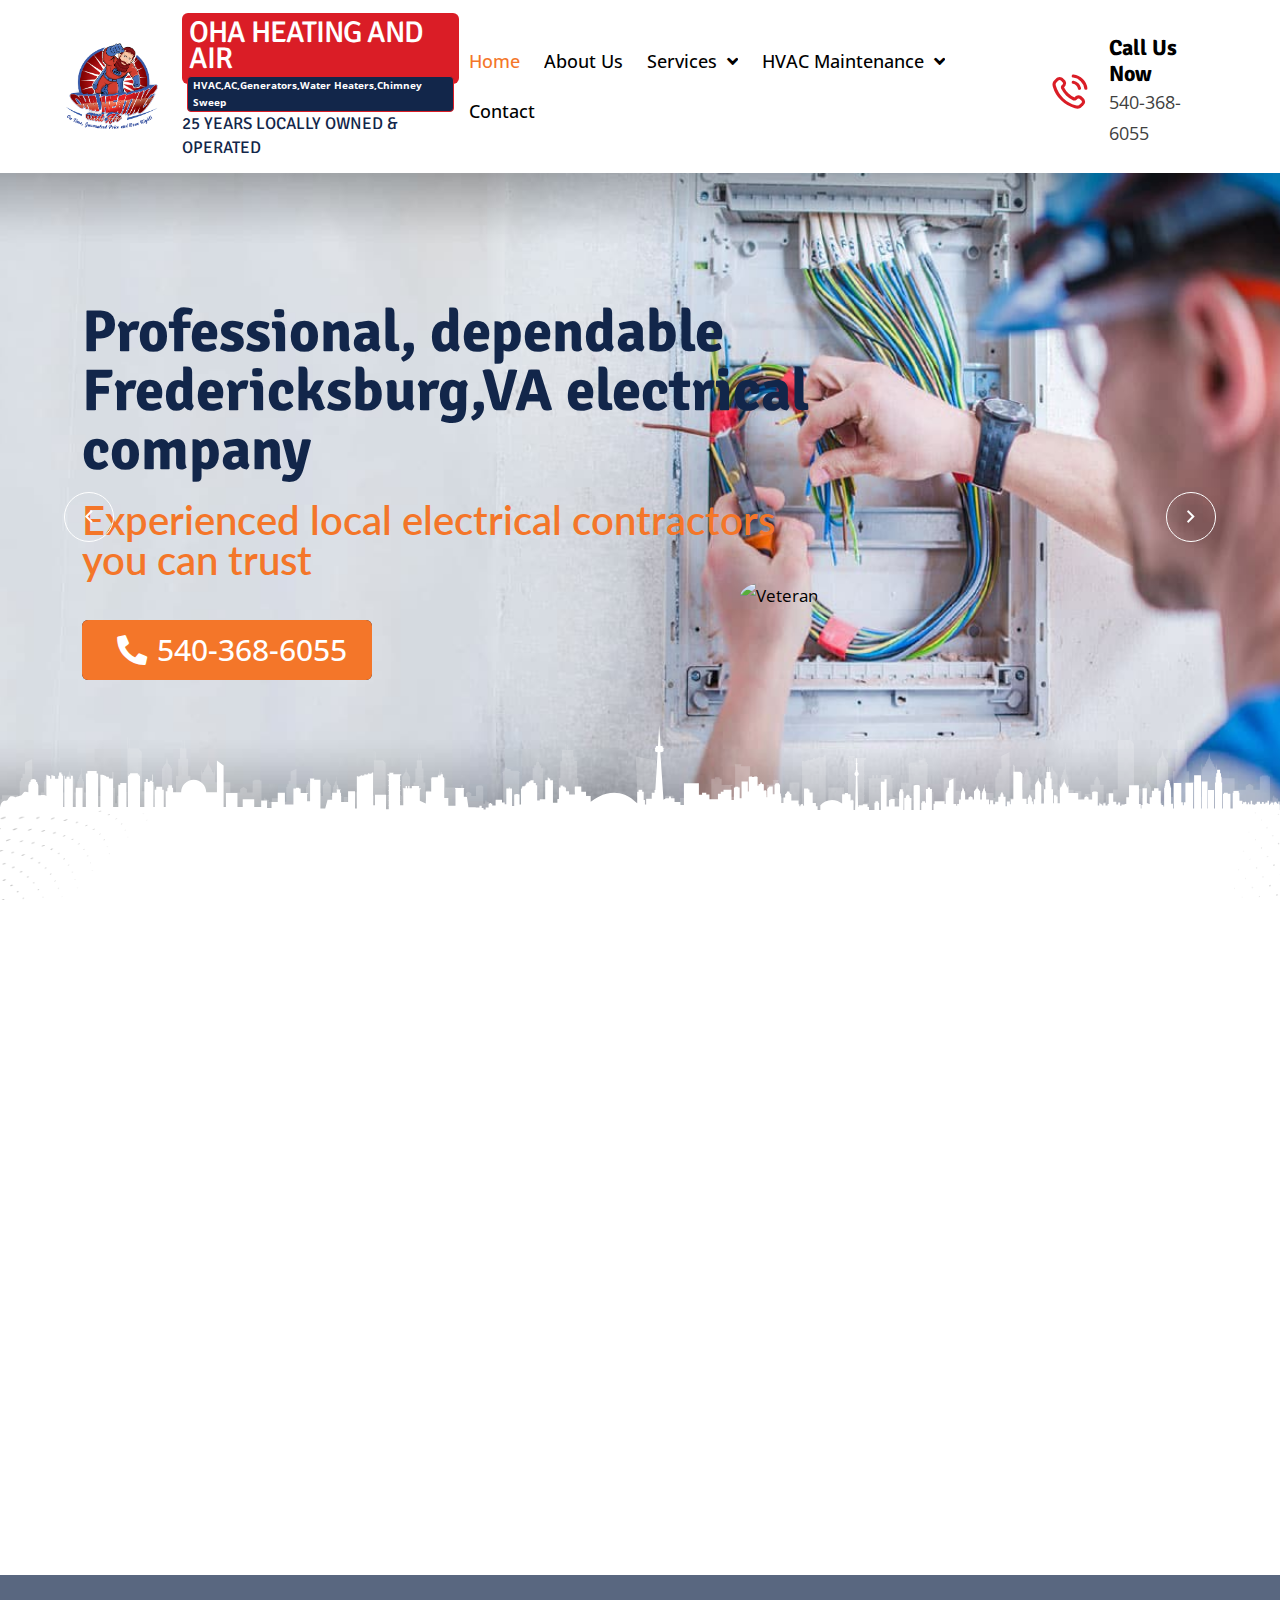
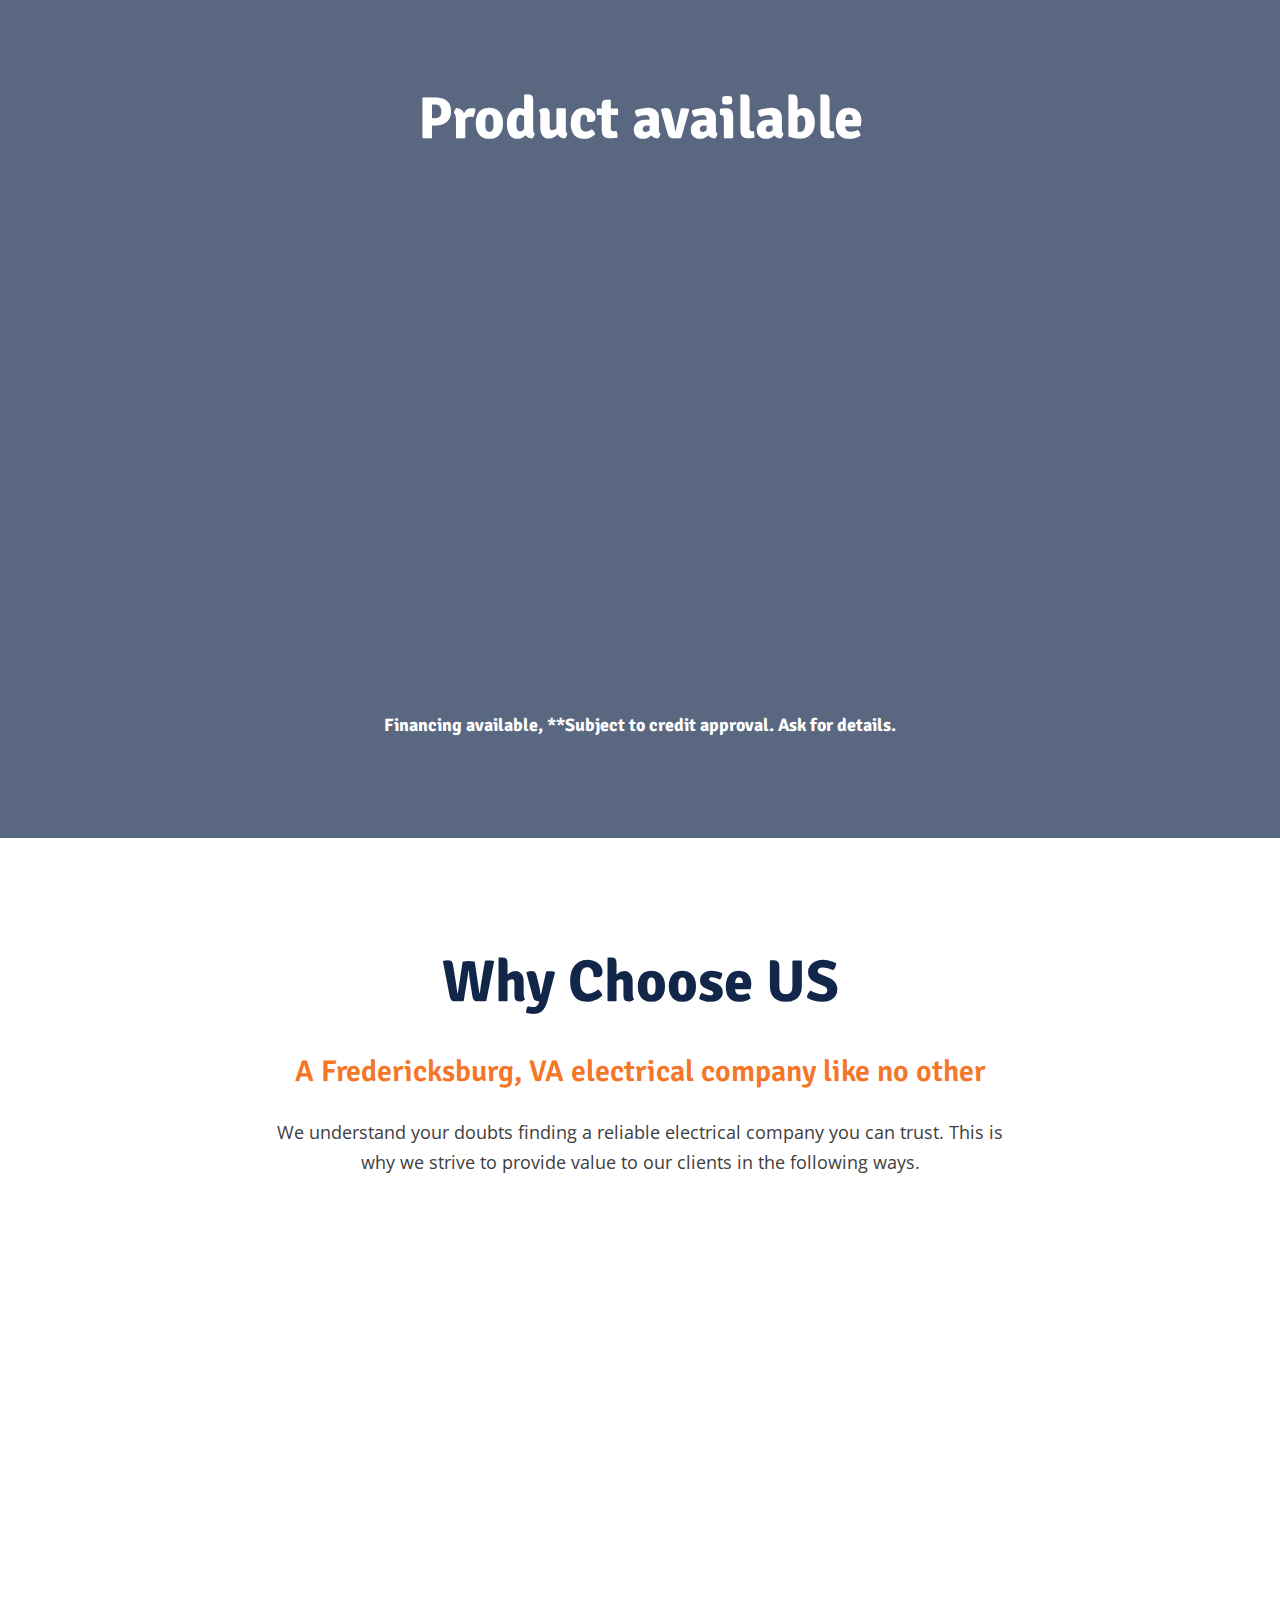
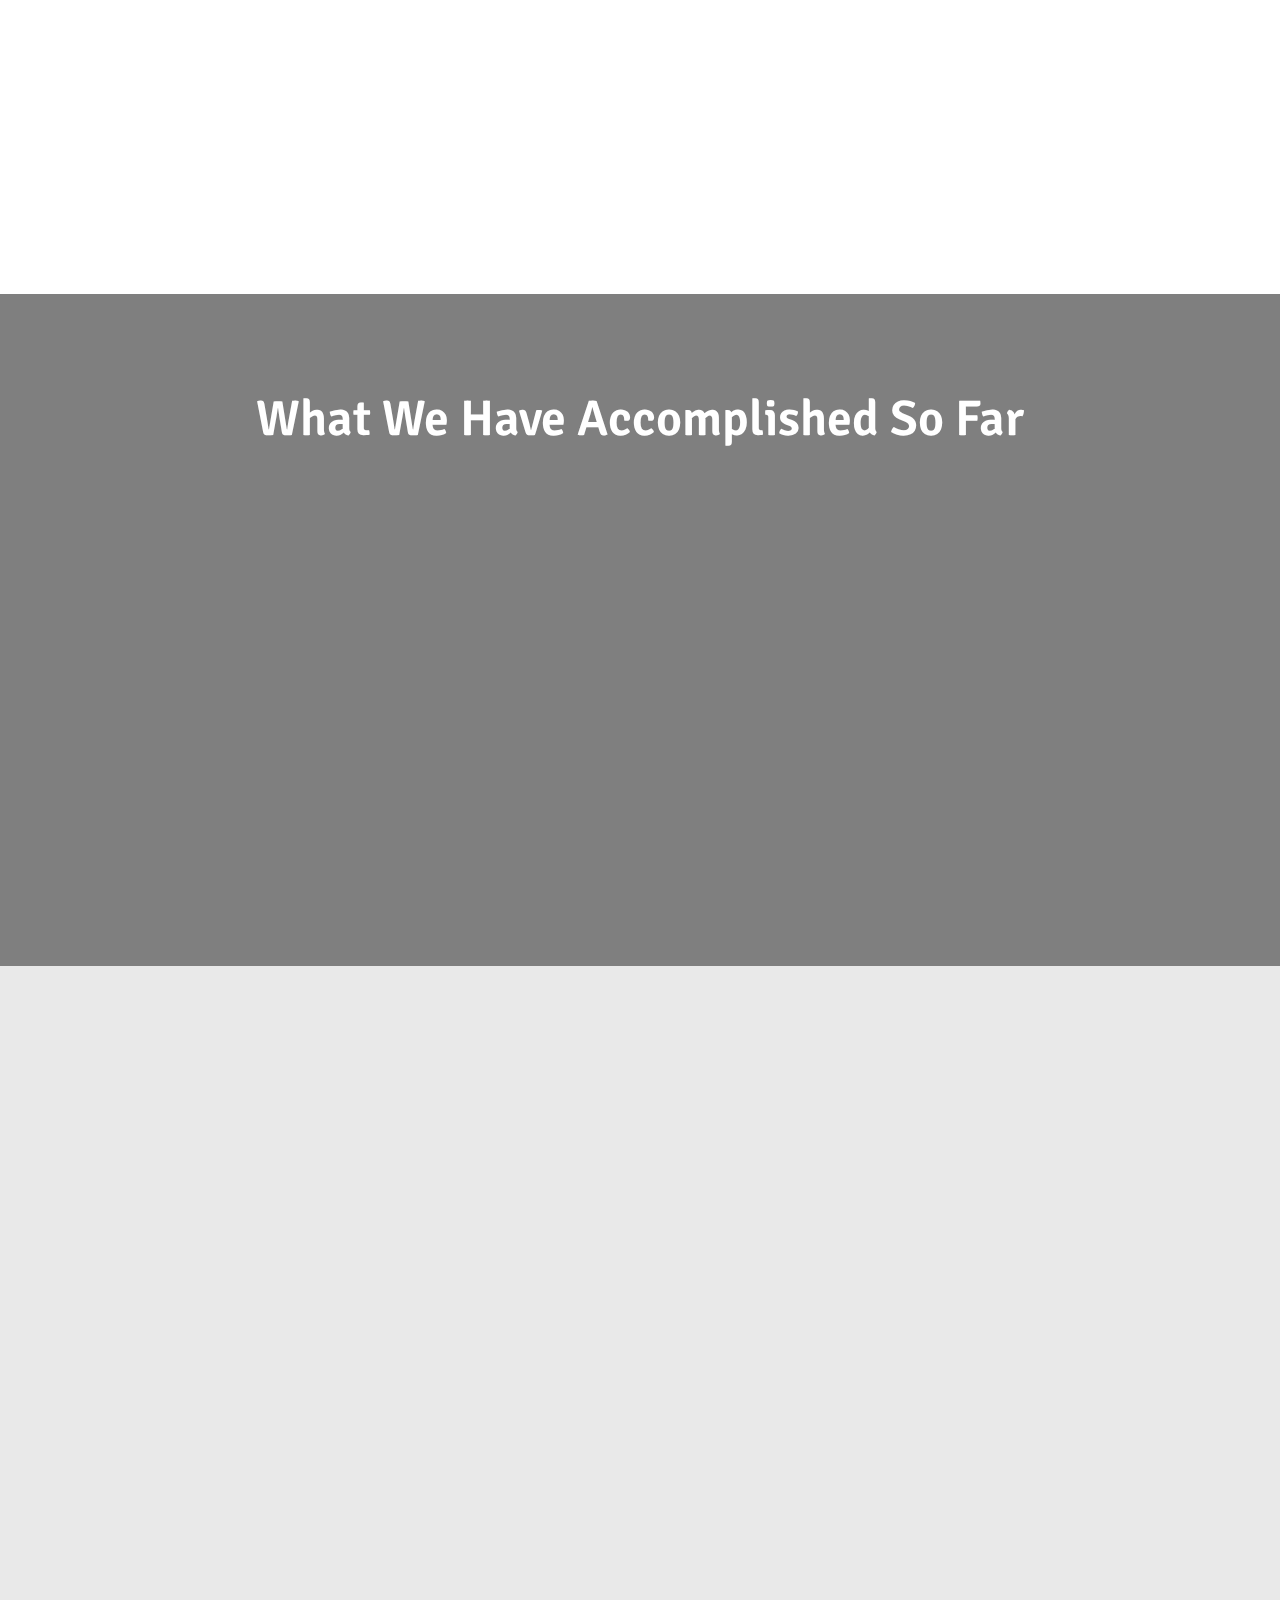
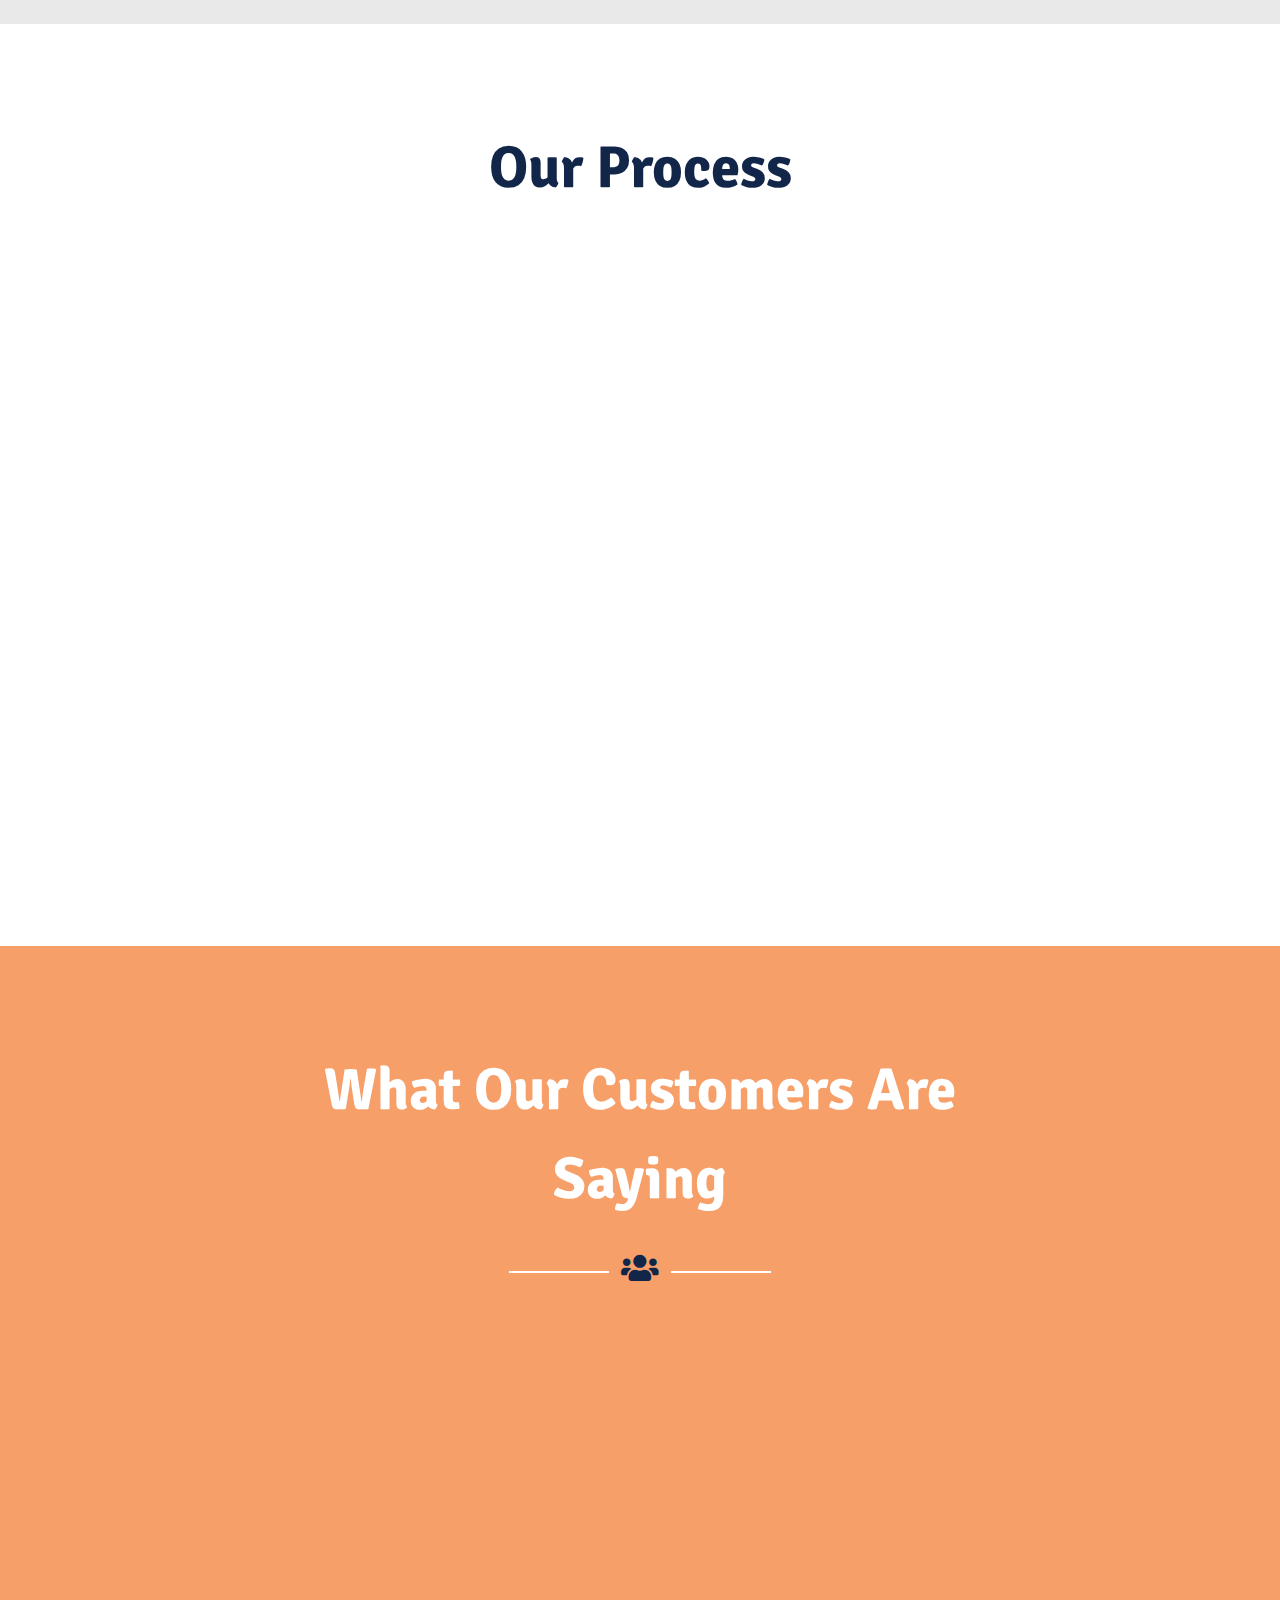
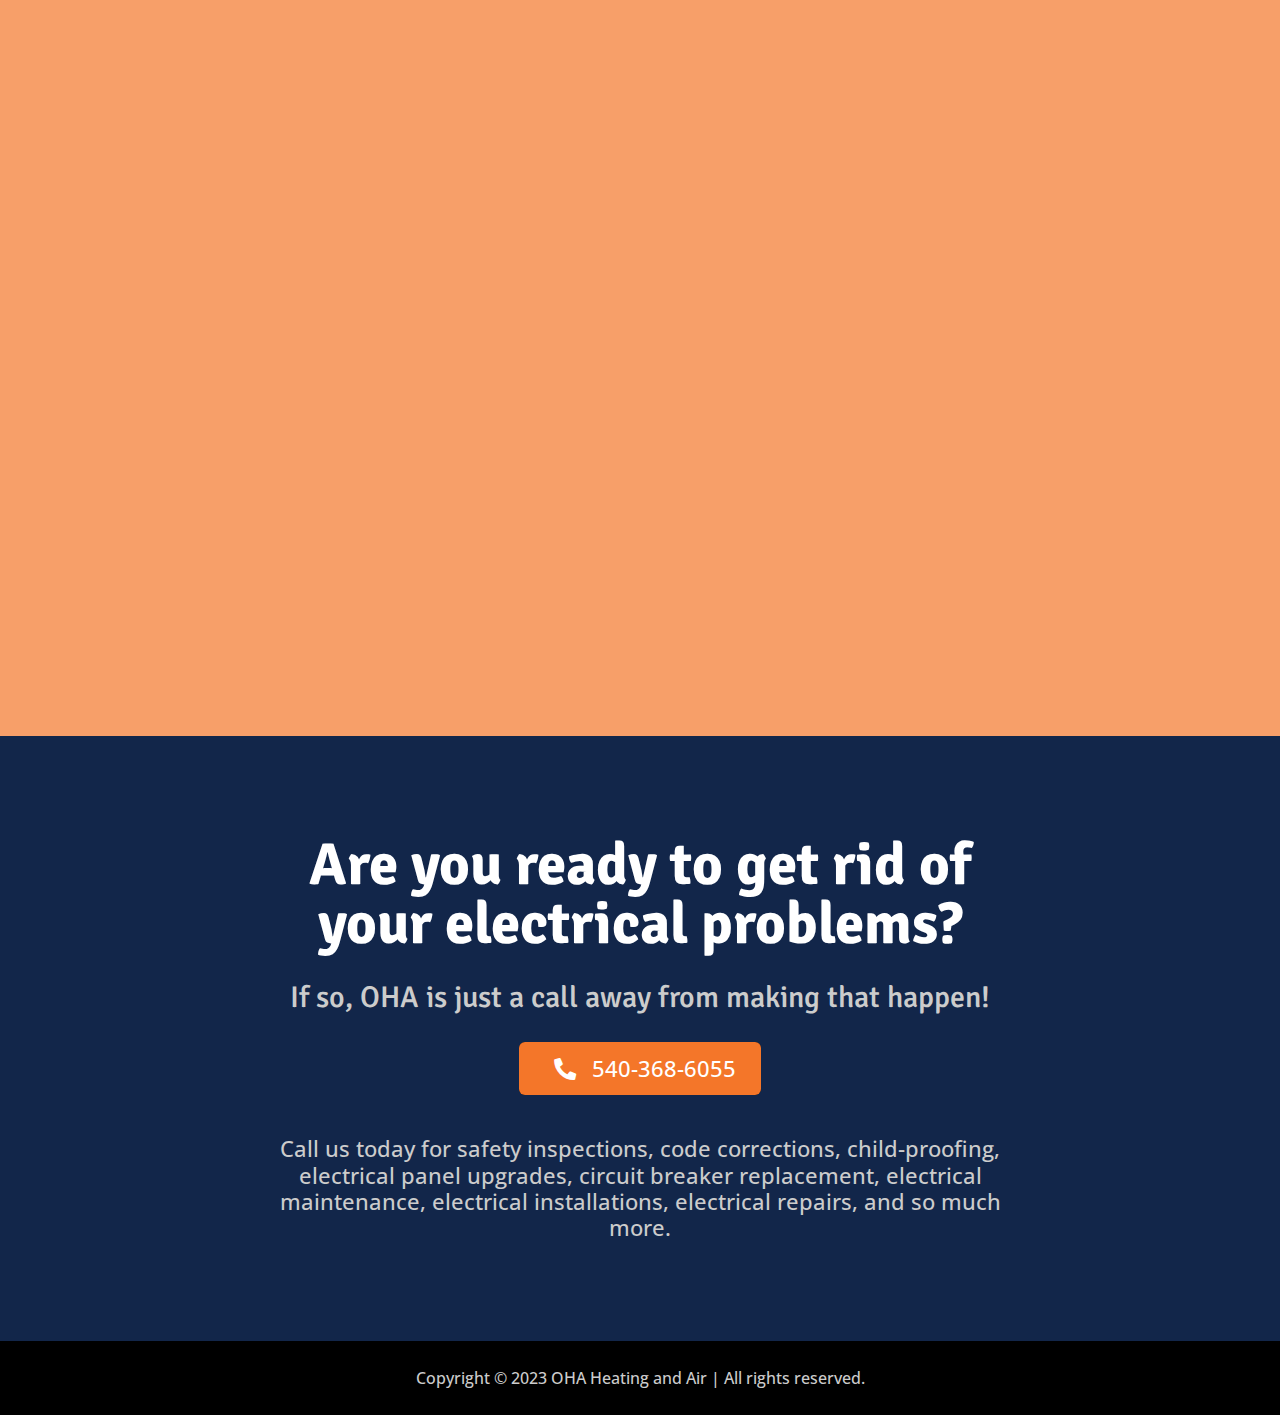
==== commit e196d3e2: "first commit" ====
--- a/index.html
+++ b/index.html
@@ -143,7 +143,7 @@
                             <div class="banner_title wow slideInLeft" data-wow-duration="2s">
                                 <h1>Professional, dependable Fredericksburg,VA electrical company</h1>
                                 <h2>Experienced local electrical contractors you can trust</h2>
-                                <a class="theme-btn" href="tel:540-368-6055">540-368-6055</a>
+                                <a class="theme-btn" href="tel:540-368-6055"><i class="fas fa-phone"></i>540-368-6055</a>
                                 <img src="https://fixmyair.com/wp-content/uploads/2021/10/vetern.jpg" alt="Veteran">
                             </div>
                         </div>
@@ -264,7 +264,7 @@
                             <div class="banner_title wow slideInLeft" data-wow-duration="2s">
                                 <h1>Professional, dependable Fredericksburg,VA electrical company</h1>
                                 <h2>Experienced local electrical contractors you can trust</h2>
-                                <a class="theme-btn" href="tel:540-368-6055">540-368-6055</a>
+                                <a class="theme-btn" href="tel:540-368-6055"><i class="fas fa-phone"></i>540-368-6055</a>
                                 <img src="https://fixmyair.com/wp-content/uploads/2021/10/vetern.jpg" alt="Veteran">
                             </div>
                         </div>
@@ -385,7 +385,7 @@
                             <div class="banner_title wow slideInLeft" data-wow-duration="2s">
                                 <h1>Professional, dependable Fredericksburg,VA electrical company</h1>
                                 <h2>Experienced local electrical contractors you can trust</h2>
-                                <a class="theme-btn" href="tel:540-368-6055">540-368-6055</a>
+                                <a class="theme-btn" href="tel:540-368-6055"><i class="fas fa-phone"></i>540-368-6055</a>
                                 <img src="https://fixmyair.com/wp-content/uploads/2021/10/vetern.jpg" alt="Veteran">
                             </div>
                         </div>
@@ -519,7 +519,7 @@
                             <h2>About<span> OHA </span>electrical</h2>
                         </div>
                         <p>OHA Heating and Air is a locally owned and operated electrical company with over 25 years of experience. We have served many residential and commercial property owners in Fredericksburg, VA, exceeding their expectations with our quality electrical services. Our reliable electricians have consistently delivered the best. Our highly skilled local electricians meticulously handle all electrical tasks from simple to complex ones. From electrical installations to electrical repairs, and electrical maintenance, we’ve got you covered.</p>
-                        <a href="#" class="theme-btn mt-40">CALL US TODAY</a>
+                        <a href="#" class="theme-btn mt-40"><i class="fas fa-phone"></i>CALL US TODAY</a>
                     </div>
                 </div>
             </div>
@@ -684,30 +684,30 @@
                         <div class="single_funfact text-center">
                             <h5>Successfully work with</h5>
                             <div class="icon">
-                                <i class="fas fa-people-arrows"></i>
-                            </div>
-                            <h2><span  class="counter">5,000</span> +</h2>
+                                <i class="fal fa-people-carry"></i>
+                            </div>
+                            <h2><span  class="counter">5,000</span>+</h2>
                             <h5>CLIENTS</h5>
                         </div>
                     </div>
                     <div class="col-lg-4 col-md-6 my-3">
                         <div class="single_funfact text-center">
-                            <h5>Successfully work with</h5>
+                            <h5>Completed Over</h5>
                             <div class="icon">
-                                <i class="fas fa-people-arrows"></i>
-                            </div>
-                            <h2><span  class="counter">5,000</span> +</h2>
-                            <h5>CLIENTS</h5>
+                                <i class="fas fa-business-time"></i>
+                            </div>
+                            <h2><span  class="counter">2,000</span>+</h2>
+                            <h5>PROJECTS</h5>
                         </div>
                     </div>
                     <div class="col-lg-4 col-md-6 my-3">
                         <div class="single_funfact text-center">
-                            <h5>Successfully work with</h5>
+                            <h5>Successfully Completed</h5>
                             <div class="icon">
-                                <i class="fas fa-people-arrows"></i>
-                            </div>
-                            <h2><span  class="counter">5,000</span> +</h2>
-                            <h5>CLIENTS</h5>
+                                <i class="far fa-calendar-alt"></i>
+                            </div>
+                            <h2><span  class="counter">25</span>+</h2>
+                            <h5>YEARS OF BUSINESS</h5>
                         </div>
                     </div>
                 </div>
@@ -878,7 +878,7 @@
                 <div class="col-12 col-md-8 offset-md-2 text-center section-padding">
                     <h1>Are you ready to get rid of your electrical problems?</h1>
                     <h4>If so, OHA is just a call away from making that happen!</h4>
-                    <a href="tel:540-368-6055" class="theme-btn">540-368-6055</a>
+                    <a href="tel:540-368-6055" class="theme-btn"> <i class="fas fa-phone"></i> 540-368-6055</a>
                     <p>Call us today for safety inspections, code corrections, child-proofing, electrical panel upgrades, circuit breaker replacement, electrical maintenance, electrical installations, electrical repairs, and so much more.</p>
                 </div>
             </div>
--- a/assets/css/style.css
+++ b/assets/css/style.css
@@ -888,6 +888,13 @@
     transform: rotate(360deg);
   }
 }
+.owl-carousel .animated {
+  -webkit-animation-duration: 1000ms;
+          animation-duration: 1000ms;
+  -webkit-animation-fill-mode: both;
+          animation-fill-mode: both;
+}
+
 /* ----------------------------------
   All Aniamtion Styles
  ------------------------------------ */
@@ -913,6 +920,11 @@
   position: relative;
   z-index: 1;
 }
+.theme-btn i {
+  -webkit-transform: rotate(90deg);
+          transform: rotate(90deg);
+  margin-right: 10px;
+}
 .theme-btn::after {
   top: 0;
   left: 0;
@@ -970,7 +982,7 @@
     padding: 5px 15px;
   }
 }
-@media (max-width: 1350px) {
+@media (max-width: 768px) {
   header .head_right_widget {
     display: none;
   }
@@ -1062,7 +1074,20 @@
     margin-top: 5px;
   }
 }
-@media (max-width: 1350px) {
+header .main-menu.main-menu-1 ul li {
+  width: 80px;
+  height: auto;
+}
+header .main-menu.main-menu-1 ul li a img {
+  -o-object-fit: cover;
+     object-fit: cover;
+}
+@media (max-width: 1160px) {
+  header .main-menu.main-menu-1 {
+    display: none;
+  }
+}
+@media (max-width: 768px) {
   header .main-menu {
     display: none;
   }
@@ -1074,11 +1099,6 @@
   display: inline-block;
   line-height: 1;
   padding: 10px 10px;
-}
-@media (max-width: 1210px) {
-  header .main-menu ul > li {
-    padding: 25px 10px;
-  }
 }
 header .main-menu ul > li > a {
   padding: 5px 0px;
@@ -1165,7 +1185,7 @@
   font-size: 22px;
   font-weight: 400px;
 }
-@media (max-width: 1350px) {
+@media (max-width: 768px) {
   header .top_right .content h5 {
     color: #FFF;
   }
@@ -1310,6 +1330,16 @@
   color: #f8f9fa;
   background: #446A78;
 }
+.mobile-nav .sidebar-nav-2 > li {
+  margin: 20px 5px;
+  display: inline-block;
+  width: 80px;
+  height: auto;
+}
+.mobile-nav .sidebar-nav-2 > li img {
+  -o-object-fit: cover;
+     object-fit: cover;
+}
 
 #hamburger {
   color: #12264a;
@@ -1322,7 +1352,7 @@
 #hamburger i {
   cursor: pointer;
 }
-@media (max-width: 1350px) {
+@media (max-width: 768px) {
   #hamburger {
     display: block;
   }
@@ -1331,7 +1361,7 @@
 .mobile-nav-bar {
   display: none;
 }
-@media (max-width: 1350px) {
+@media (max-width: 768px) {
   .mobile-nav-bar {
     display: block !important;
   }
@@ -1415,6 +1445,11 @@
 .banner_title a {
   margin-top: 40px;
   font-size: 30px;
+}
+.banner_title a i {
+  -webkit-transform: rotate(90deg);
+          transform: rotate(90deg);
+  margin-right: 10px;
 }
 .banner_title img {
   border-radius: 50%;
@@ -1865,6 +1900,13 @@
   font-size: 16px;
   font-weight: 600;
 }
+.funfact_widget .single_funfact .icon {
+  margin-top: 10px;
+}
+.funfact_widget .single_funfact .icon i {
+  color: #FFF;
+  font-size: 50px;
+}
 .funfact_widget .single_funfact h2 {
   margin: 20px 0px;
   color: #FFF;
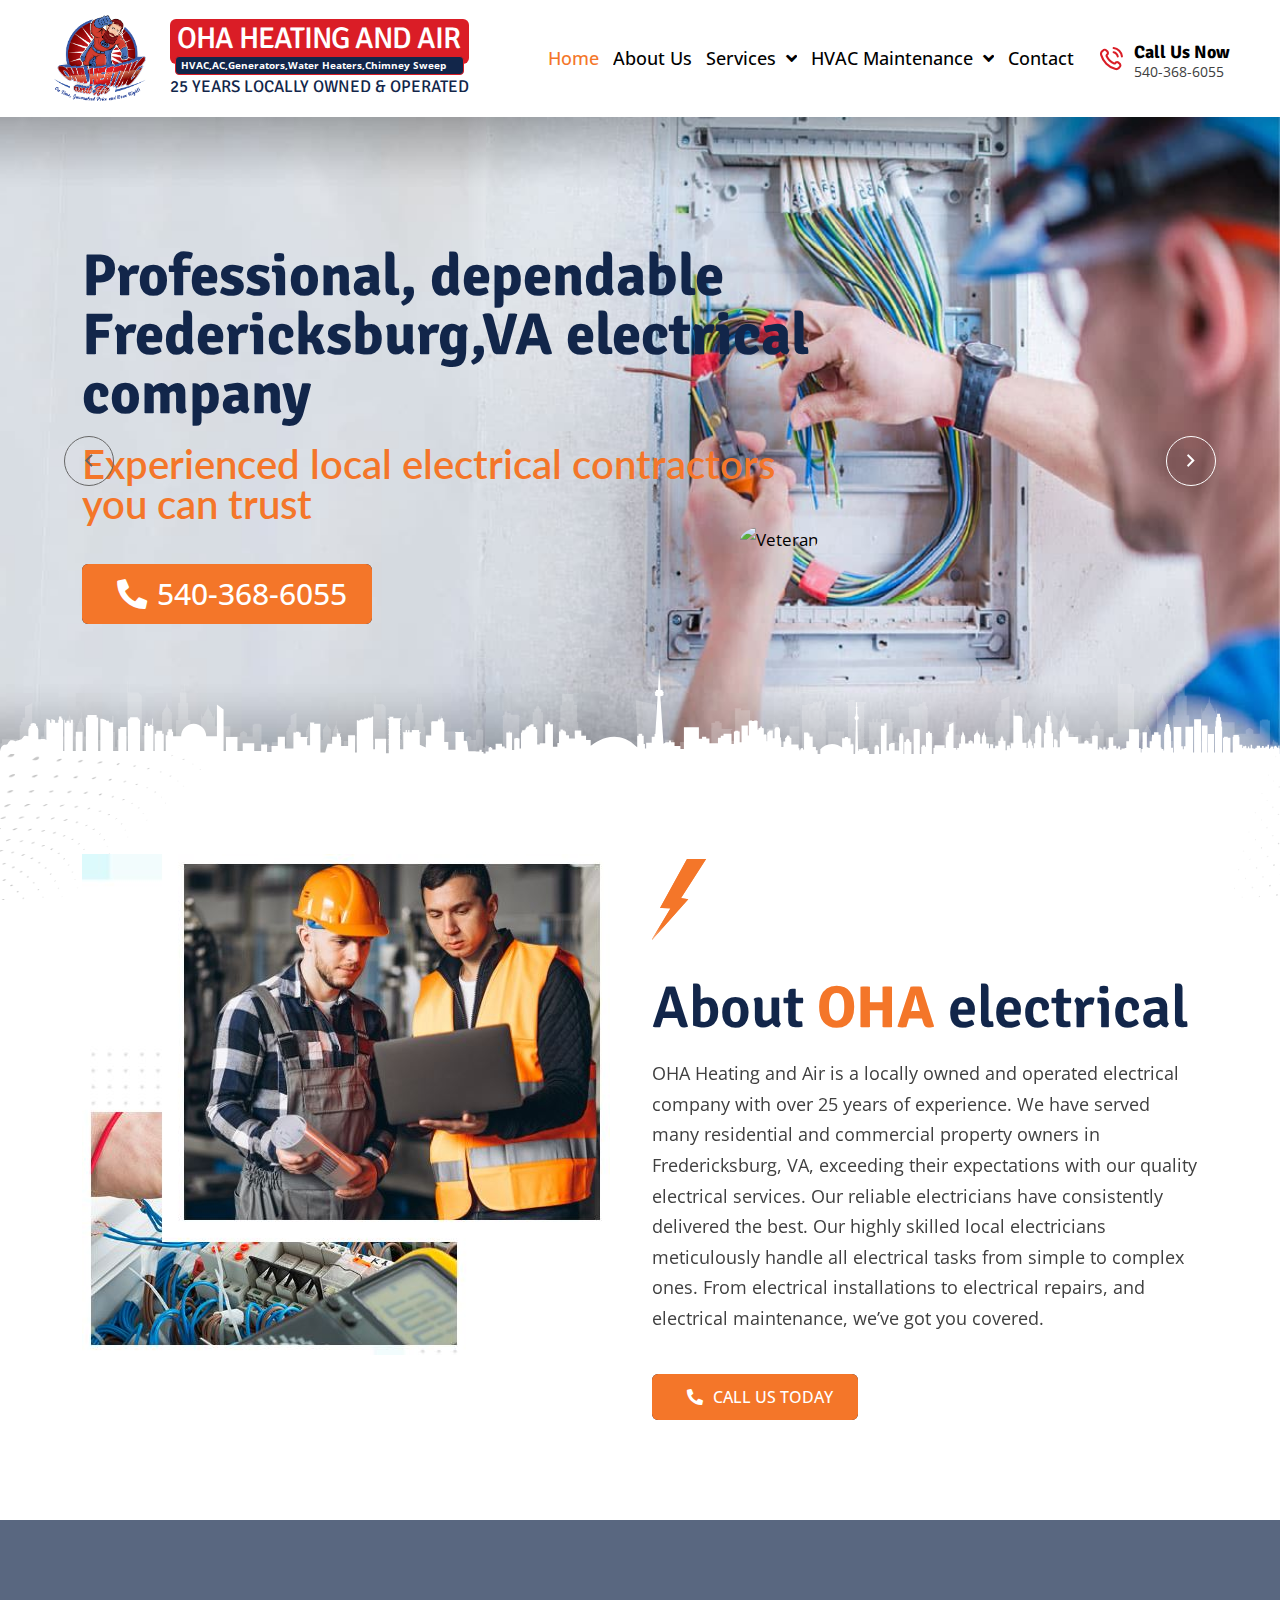
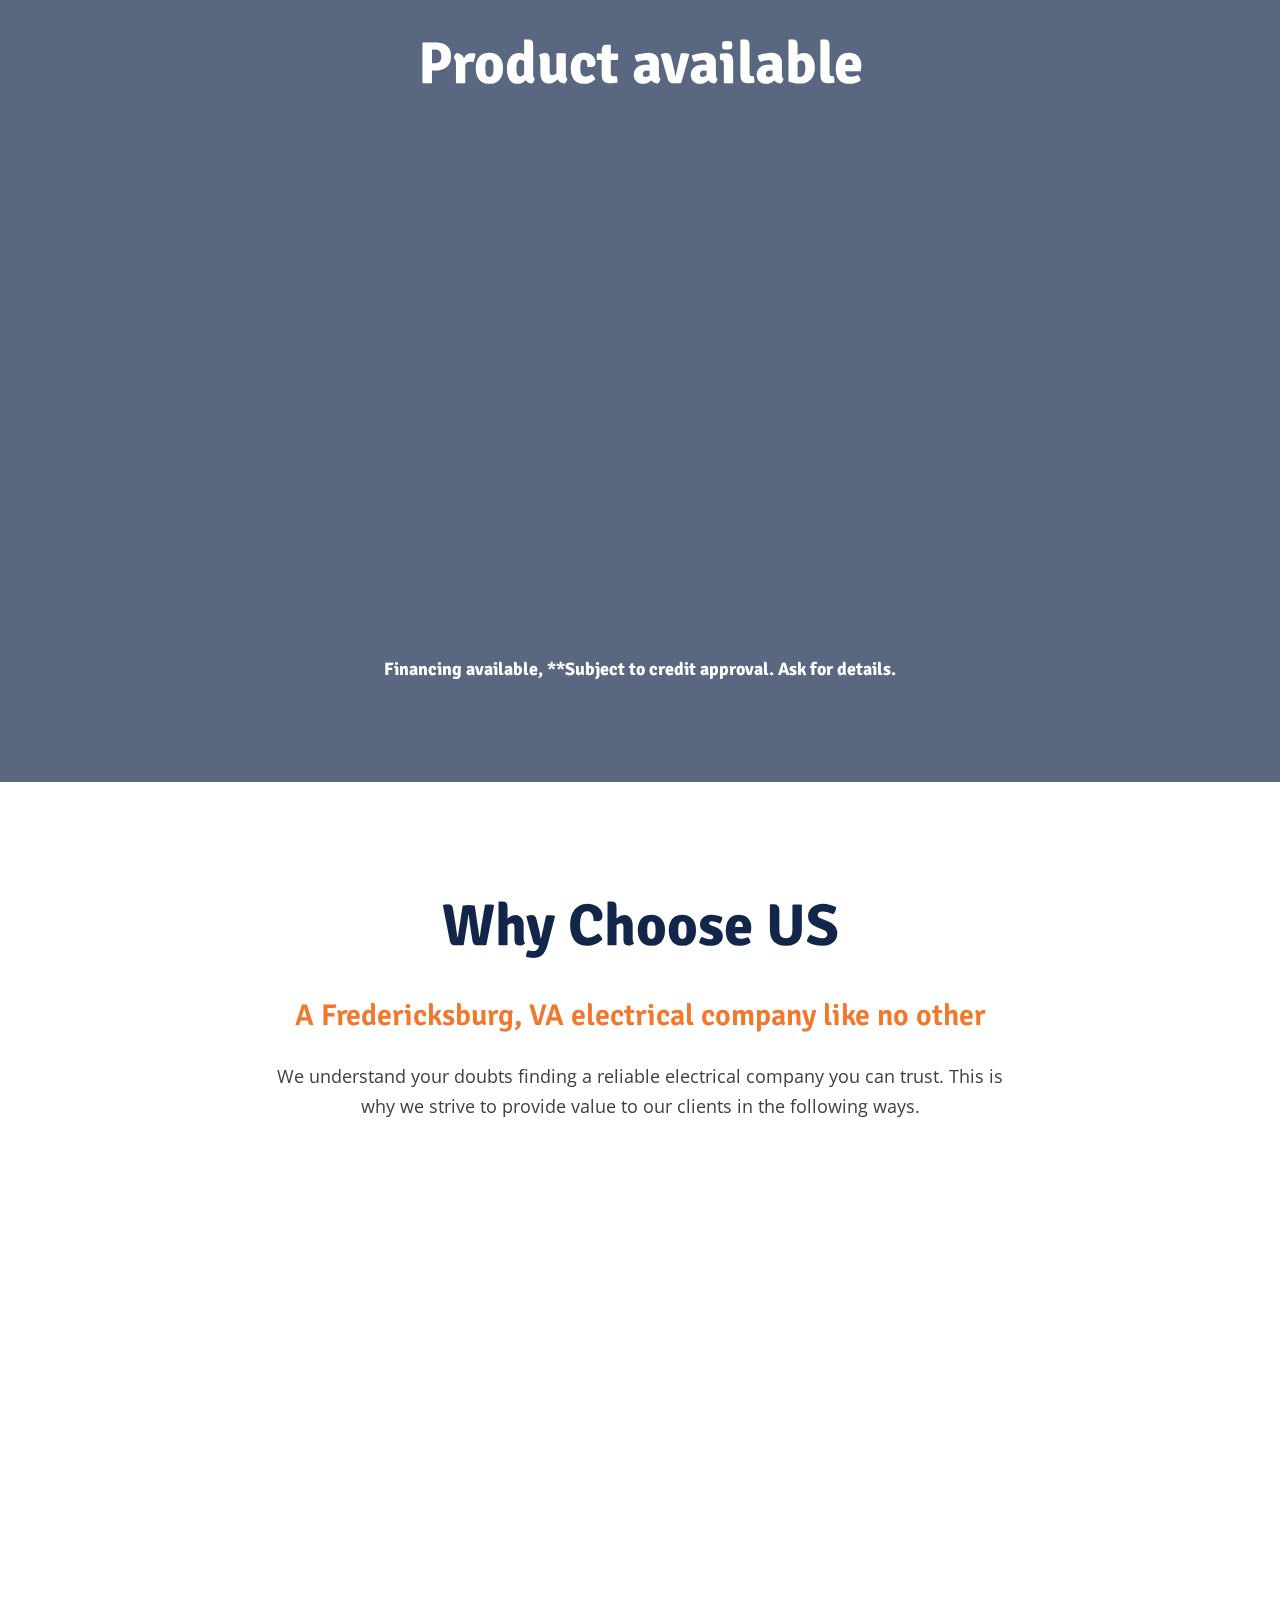
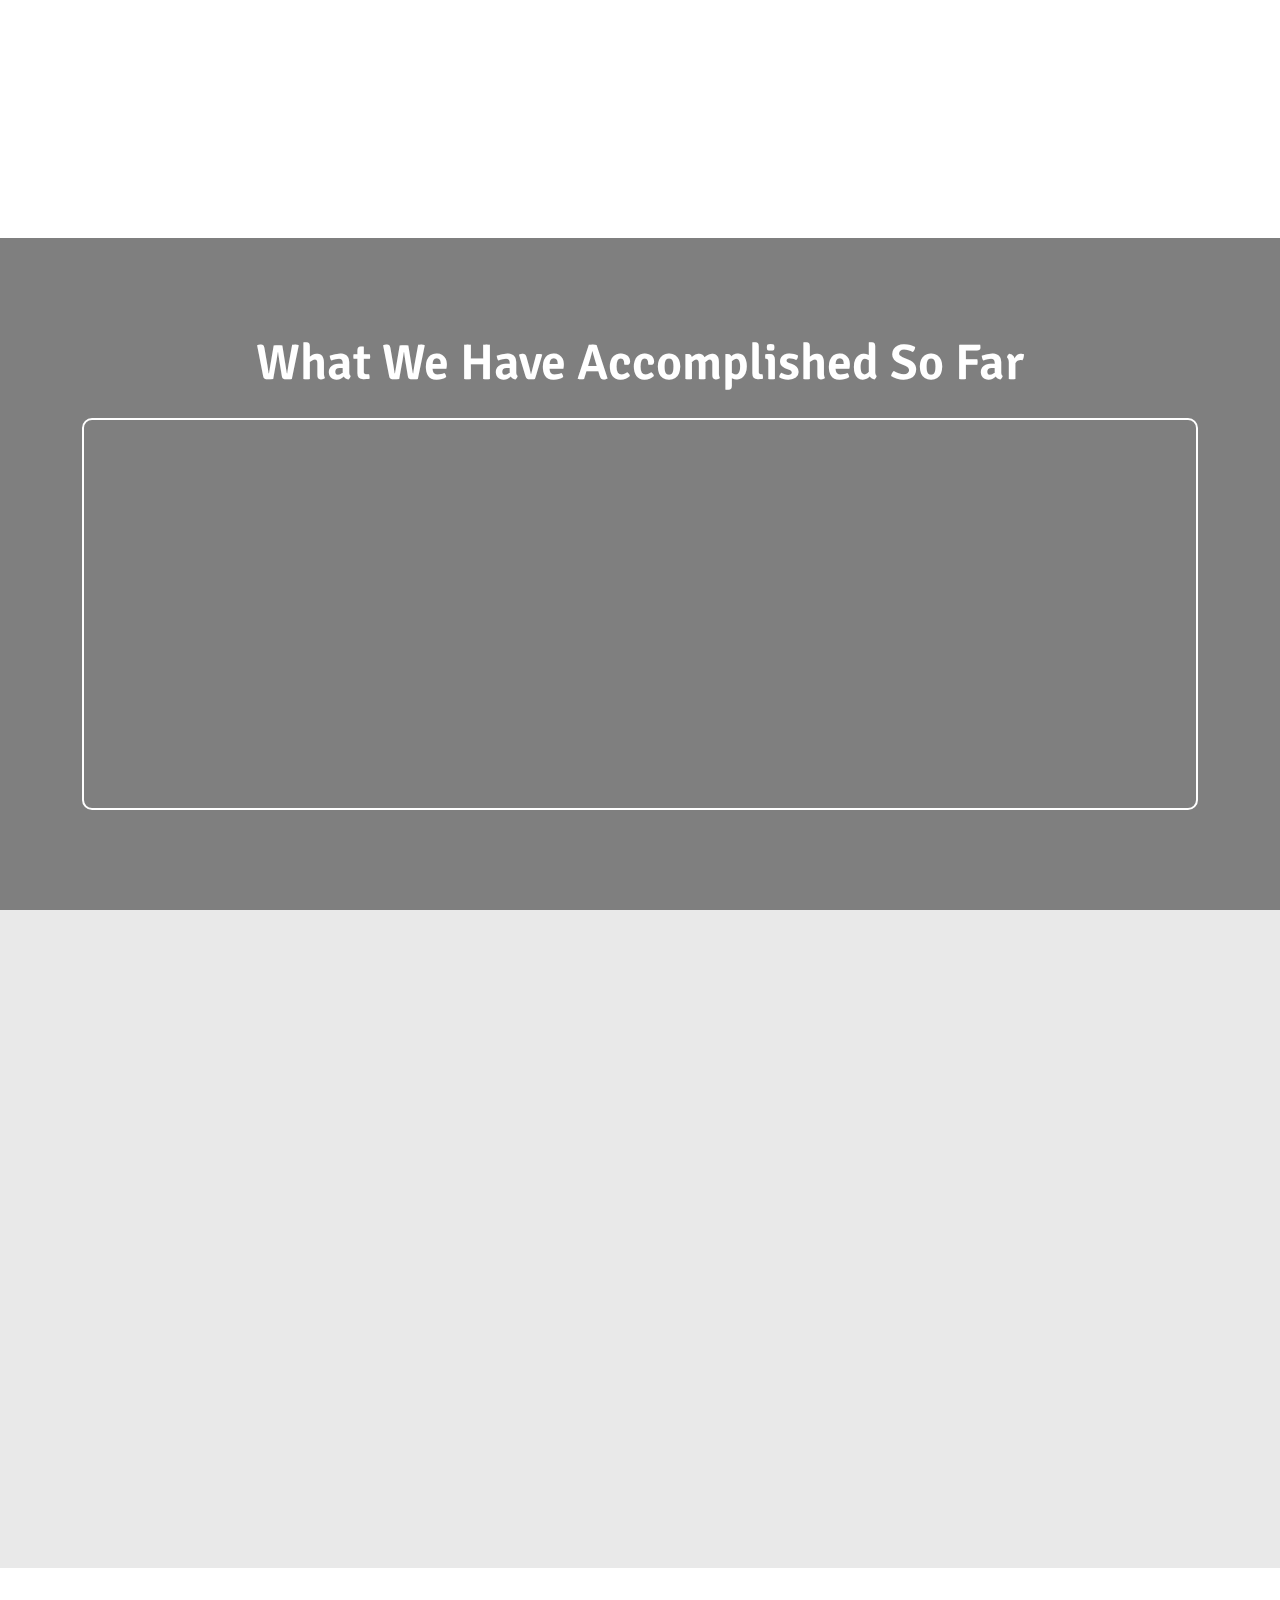
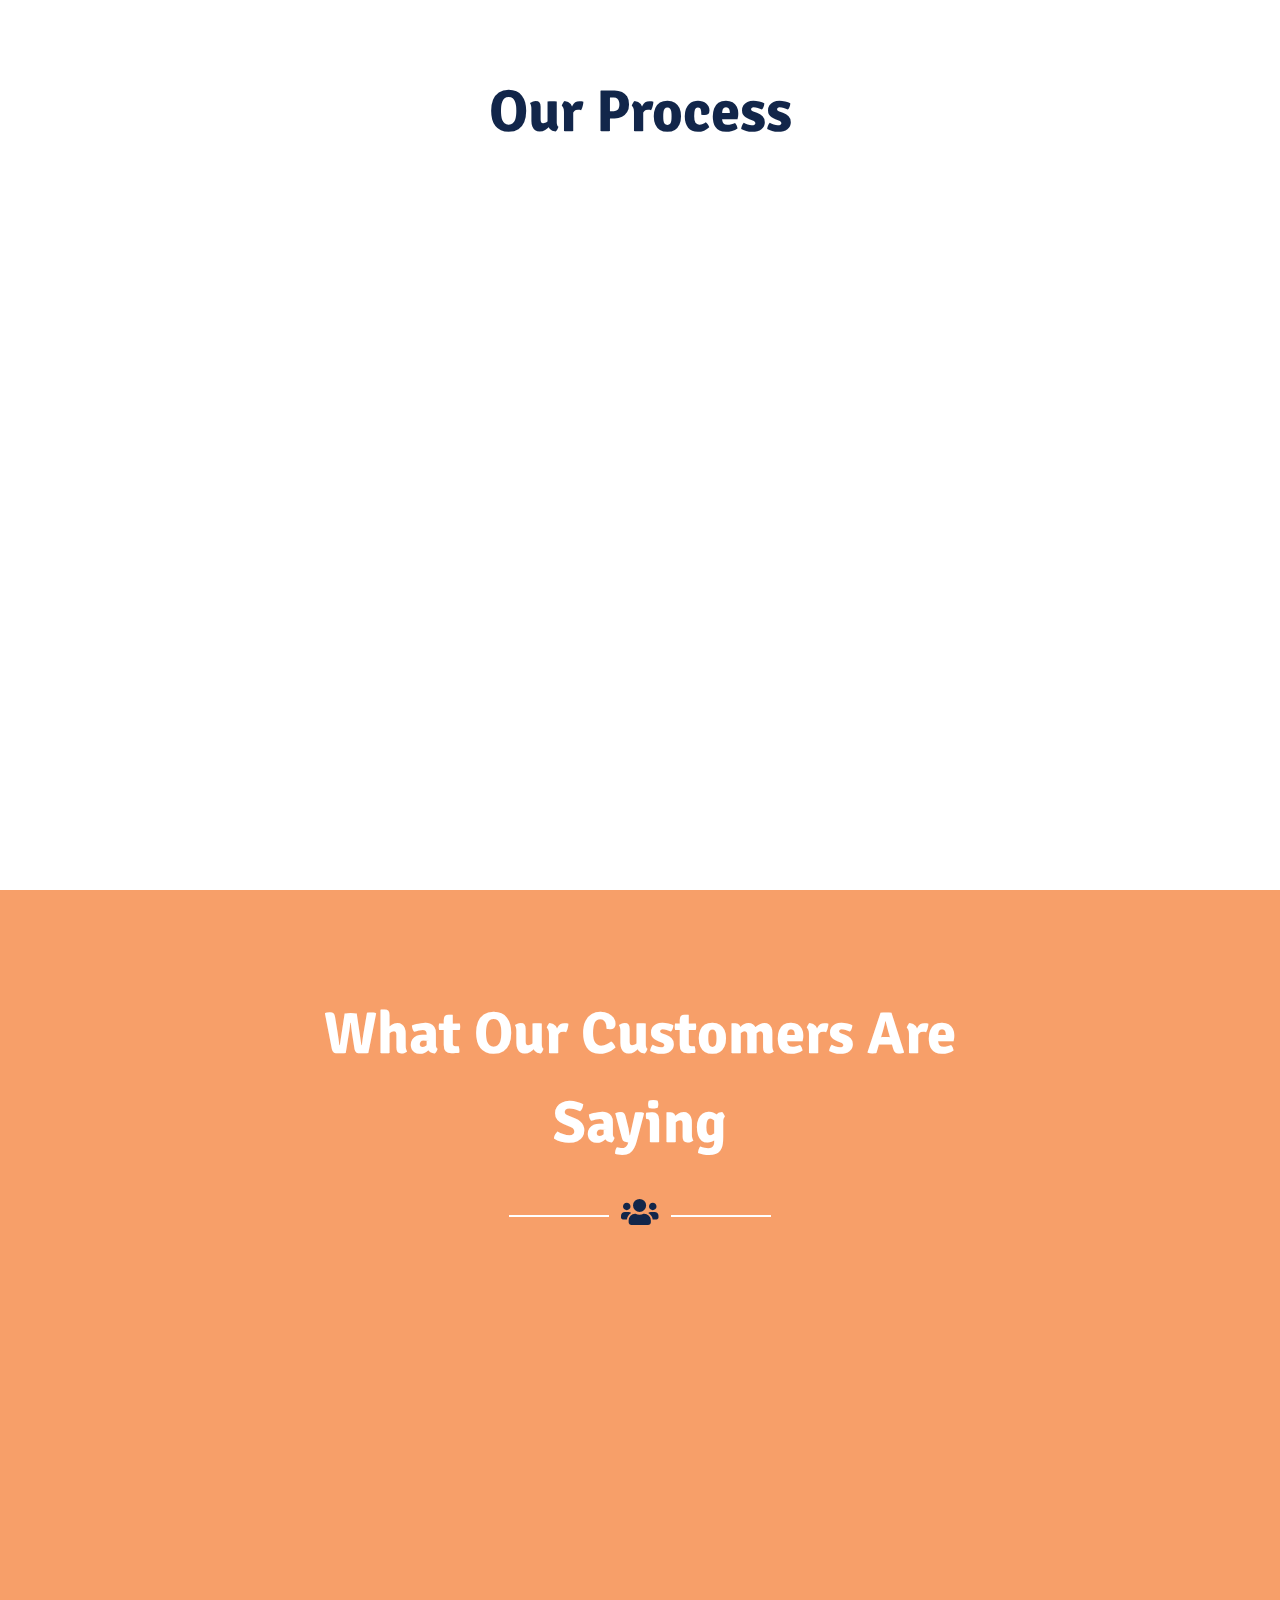
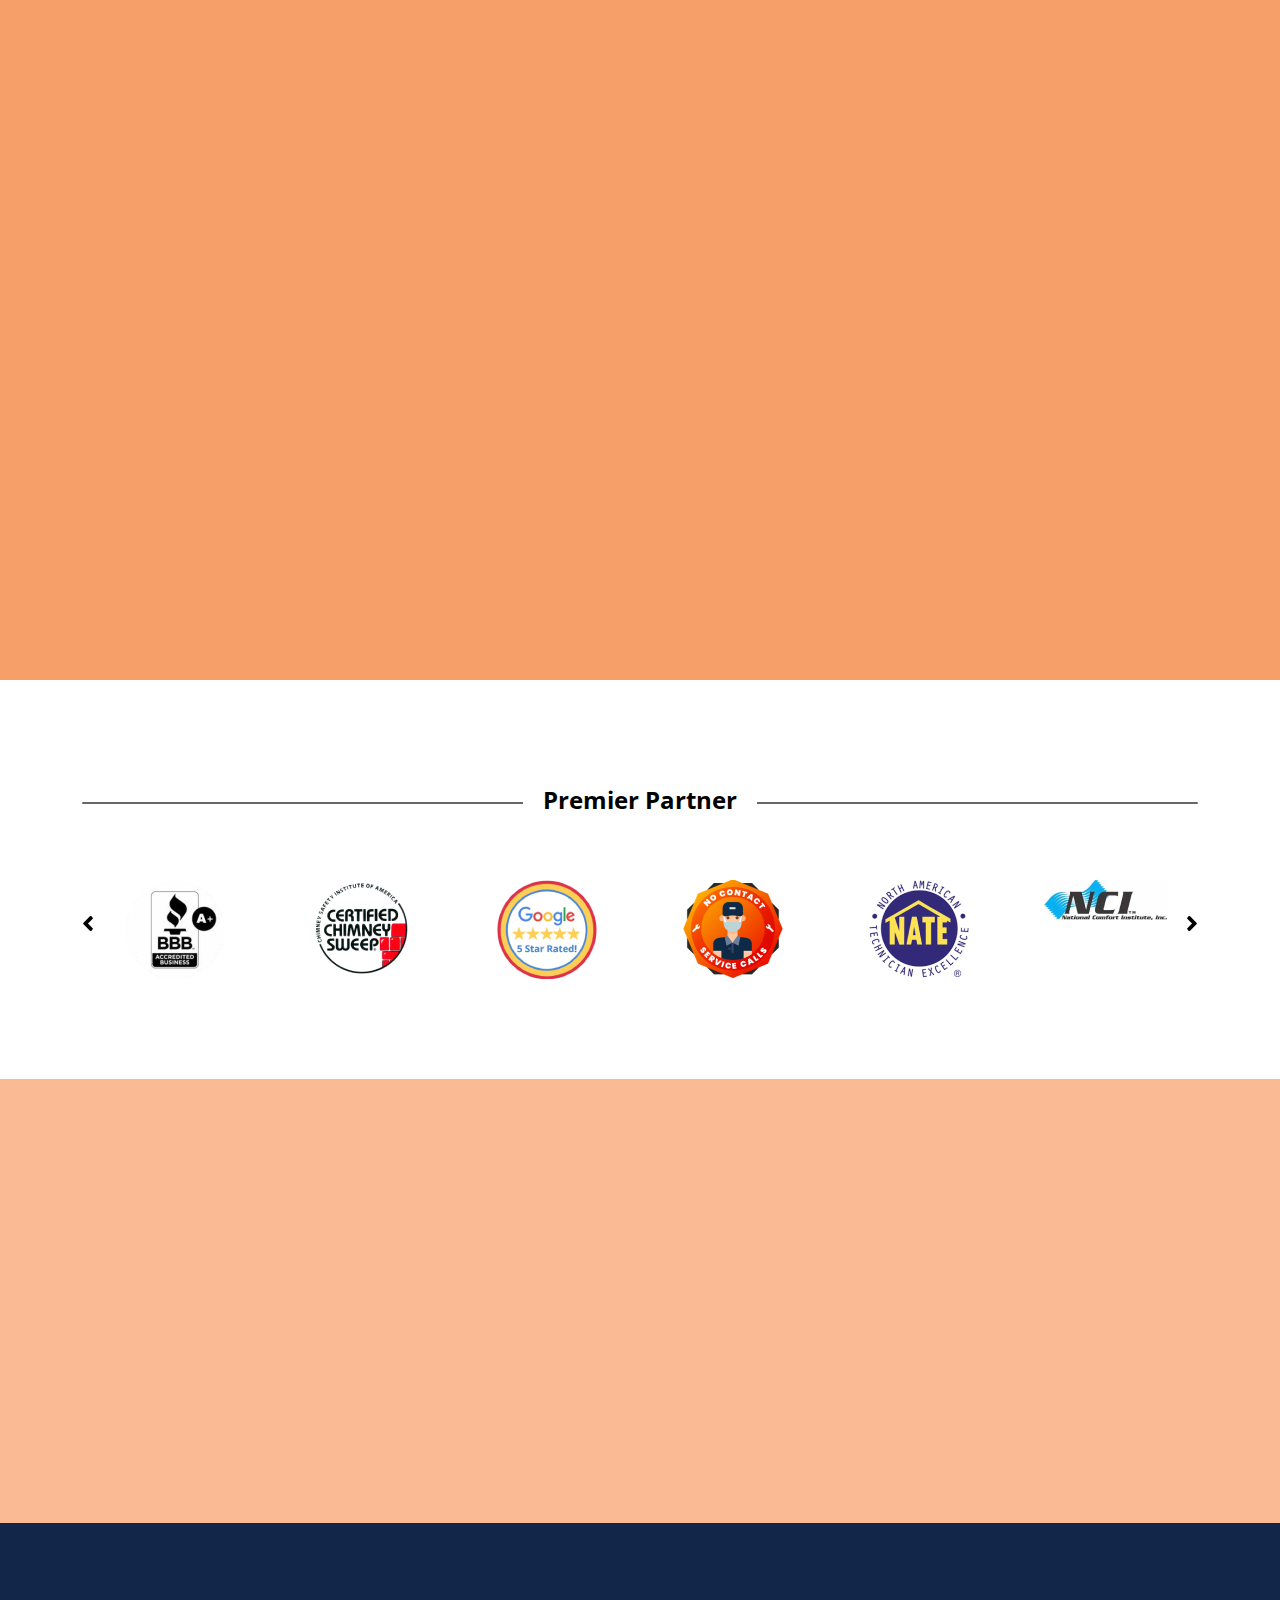
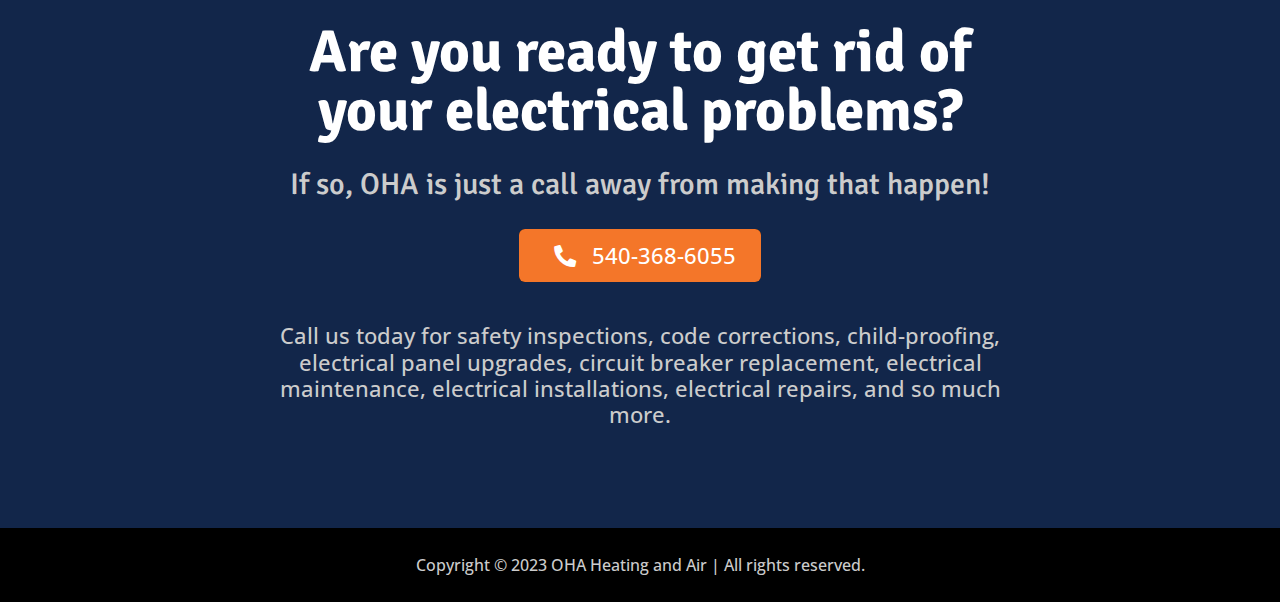
==== commit c98d0fe6: "fixing header essu" ====
--- a/index.html
+++ b/index.html
@@ -44,7 +44,7 @@
                     </a>
                 </div>
                 <div class="main_content_nav d-flex align-items-center">
-                    <div class="main-menu">
+                    <div class="main-menu d-none d-lg-block">
                         <ul>
                             <li class="active"><a href="index.html">Home</a></li>
                             <li><a href="about.html">About Us</a> </li>
@@ -67,10 +67,10 @@
                                 </ul>
                             </li>
                             
-                            <li><a href="contact.html">Contact</a></li>
+                            <li><a href="contact.html" >Contact</a></li>
                         </ul>
                     </div>
-                    <div class="head_right_widget">
+                    <div class="head_right_widget ml-20">
                        <a href="tel:540-368-6055">
                             <div class="top_right">
                                 <div class="icon">
@@ -618,8 +618,8 @@
                         </div>
                     </div>
                 </div>
-                <div class="col-lg-6 mt-30 wow slideInRight" data-wow-duration="2s">
-                    <div class="single_chose_us_right">
+                <div class="col-lg-6 mt-30 ">
+                    <div class="single_chose_us_right wow slideInUp" data-wow-duration="1s">
                         <div class="icon">
                             <img src="./assets/img/icon/24.png" alt="Round-the-clock emergency services">
                         </div>
@@ -629,7 +629,7 @@
                         </div>
                     </div>
 
-                    <div class="single_chose_us_right">
+                    <div class="single_chose_us_right wow slideInUp" data-wow-duration="1.5s">
                         <div class="icon">
                             <img src="./assets/img/icon/4429965.png" alt="Safe & compliant">
                         </div>
@@ -639,7 +639,7 @@
                         </div>
                     </div>
 
-                    <div class="single_chose_us_right">
+                    <div class="single_chose_us_right wow slideInUp" data-wow-duration="2s">
                         <div class="icon">
                             <img src="./assets/img/icon/3631153.png" alt="Exemplary customer service">
                         </div>
@@ -649,7 +649,7 @@
                         </div>
                     </div>
 
-                    <div class="single_chose_us_right">
+                    <div class="single_chose_us_right wow slideInUp" data-wow-duration="1s">
                         <div class="icon">
                             <img src="./assets/img/icon/4275122.png" alt="Innovative electrical solutions and technologies">
                         </div>
@@ -659,7 +659,7 @@
                         </div>
                     </div>
 
-                    <div class="single_chose_us_right">
+                    <div class="single_chose_us_right wow slideInUp" data-wow-duration="1.5s">
                         <div class="icon">
                             <img src="./assets/img/icon/4202905.png" alt="Licensed and insured electrical contractors">
                         </div>
@@ -668,6 +668,7 @@
                             <p>When it comes to electrical issues, the last thing you want is an electrical company that delays attending to your needs. </p>
                         </div>
                     </div>
+
                 </div>
             </div>
         </div>
@@ -678,10 +679,10 @@
     <section class="funfact_wrapper section-padding bg-center bg-cover" style="background-image: url(./assets/img/home/bg_03.jpeg);">
         <div class="container">
             <h2>What We Have Accomplished So Far</h2>
-            <div class="funfact_widget wow slideInLeft" data-wow-duration="2s">
+            <div class="funfact_widget">
                 <div class="row">
                     <div class="col-lg-4 col-md-6 my-3">
-                        <div class="single_funfact text-center">
+                        <div class="single_funfact text-center wow slideInUp" data-wow-duration="1s">
                             <h5>Successfully work with</h5>
                             <div class="icon">
                                 <i class="fal fa-people-carry"></i>
@@ -691,7 +692,7 @@
                         </div>
                     </div>
                     <div class="col-lg-4 col-md-6 my-3">
-                        <div class="single_funfact text-center">
+                        <div class="single_funfact text-center wow slideInUp" data-wow-duration="1.5s">
                             <h5>Completed Over</h5>
                             <div class="icon">
                                 <i class="fas fa-business-time"></i>
@@ -701,7 +702,7 @@
                         </div>
                     </div>
                     <div class="col-lg-4 col-md-6 my-3">
-                        <div class="single_funfact text-center">
+                        <div class="single_funfact text-center wow slideInUp" data-wow-duration="2s">
                             <h5>Successfully Completed</h5>
                             <div class="icon">
                                 <i class="far fa-calendar-alt"></i>
@@ -736,8 +737,7 @@
             </div>
         </div>
     </section>
-    <!-- owned section start -->
-
+    <!-- owned section end -->
 
     <!-- Our Process section start -->
     <section class="our_process_wrapper section-padding">
@@ -755,9 +755,9 @@
                         <img src="./assets/img/home/img.jpg" class="img-fluid" alt="Our Process" >
                     </div>
                 </div>
-                <div class="col-lg-6 mt-5 mt-lg-0 wow slideInRight" data-wow-duration="2s">
+                <div class="col-lg-6 mt-5 mt-lg-0">
                     <div class="single_process_item_right">
-                        <div class="single_item">
+                        <div class="single_item  wow slideInUp" data-wow-duration="1s">
                             <div class="icon_widget">
                                 <div class="icon">
                                     <i class="far fa-home-lg-alt"></i>
@@ -767,7 +767,7 @@
                                 <h5>Reach out to OHA</h5>
                             </div>
                         </div>
-                        <div class="single_item">
+                        <div class="single_item wow slideInUp" data-wow-duration="1.5s">
                             <div class="icon_widget">
                                 <div class="icon">
                                     <i class="fas fa-hard-hat"></i>
@@ -777,7 +777,7 @@
                                 <h5>We dispatch a technician to troubleshoot and diagnose the electrical issue</h5>
                             </div>
                         </div>
-                        <div class="single_item">
+                        <div class="single_item wow slideInUp" data-wow-duration="2s">
                             <div class="icon_widget">
                                 <div class="icon">
                                     <i class="fas fa-file-alt"></i>
@@ -787,7 +787,7 @@
                                 <h5>We dispatch a technician to troubleshoot and diagnose the electrical issue</h5>
                             </div>
                         </div>
-                        <div class="single_item">
+                        <div class="single_item wow slideInUp" data-wow-duration="2.5s">
                             <div class="icon_widget">
                                 <div class="icon">
                                     <i class="fas fa-handshake"></i>
@@ -797,7 +797,7 @@
                                 <h5>We dispatch a technician to troubleshoot and diagnose the electrical issue</h5>
                             </div>
                         </div>
-                        <div class="single_item">
+                        <div class="single_item wow slideInUp" data-wow-duration="3s">
                             <div class="icon_widget">
                                 <div class="icon">
                                     <i class="fas fa-tools"></i>
@@ -807,7 +807,7 @@
                                 <h5>We dispatch a technician to troubleshoot and diagnose the electrical issue</h5>
                             </div>
                         </div>
-                        <div class="single_item">
+                        <div class="single_item wow slideInUp" data-wow-duration="3.5s">
                             <div class="icon_widget">
                                 <div class="icon">
                                     <i class="far fa-home-lg-alt"></i>
@@ -870,6 +870,75 @@
         </div>
     </section>
     <!-- saying section end -->
+
+    <!-- logo carousel start -->
+    <section class="company_wrapper section-padding">
+        <div class="container">
+            <div class="section-title_2 mb-60">
+                <h3>premier partner</h3>
+            </div>
+
+            <div class="company_logo_widget owl-carousel">
+                <div class="logo_items">
+                    <img src="./assets/img/com_logo_01.png" alt="logo">
+                </div>
+                <div class="logo_items">
+                    <img src="./assets/img/com_logo_02.png" alt="logo">
+                </div>
+                <div class="logo_items">
+                    <img src="./assets/img/com_logo_03.png" alt="logo">
+                </div>
+                <div class="logo_items">
+                    <img src="./assets/img/com_logo_04.png" alt="logo">
+                </div>
+                <div class="logo_items">
+                    <img src="./assets/img/com_logo_05.png" alt="logo">
+                </div>
+                <div class="logo_items">
+                    <img src="./assets/img/com_logo_06.png" alt="logo">
+                </div>
+            </div>
+        </div>
+    </section>
+    <!-- logo carousel start -->
+
+    <!-- FunFact section start -->
+    <section class="funfact_wrapper_2 section-padding bg-center bg-cover" style="background-image: url(./assets/img/home/bg_03.jpeg);">
+        <div class="container">
+            <div class="funfact_widget">
+                <div class="row">
+                    <div class="col-lg-4 col-md-6 my-3">
+                        <div class="single_funfact text-center wow slideInUp" data-wow-duration="1s">
+                            <div class="icon">
+                                <i class="fal fa-people-carry"></i>
+                            </div>
+                            <h2><span  class="counter">5,000</span>+</h2>
+                            <h5>CLIENTS</h5>
+                        </div>
+                    </div>
+                    <div class="col-lg-4 col-md-6 my-3">
+                        <div class="single_funfact text-center wow slideInUp" data-wow-duration="1.5s">
+                            <div class="icon">
+                                <i class="fas fa-business-time"></i>
+                            </div>
+                            <h2><span  class="counter">2,000</span>+</h2>
+                            <h5>PROJECTS</h5>
+                        </div>
+                    </div>
+                    <div class="col-lg-4 col-md-6 my-3">
+                        <div class="single_funfact text-center wow slideInUp" data-wow-duration="2s">
+                            <div class="icon">
+                                <i class="far fa-calendar-alt"></i>
+                            </div>
+                            <h2><span  class="counter">25</span>+</h2>
+                            <h5>YEARS OF BUSINESS</h5>
+                        </div>
+                    </div>
+                </div>
+            </div>
+        </div>
+    </section>
+    <!-- FunFact section start -->
 
     <!-- footer wrapper start -->
     <footer class="footer-wrap overflow-hidden">
--- a/assets/css/style.css
+++ b/assets/css/style.css
@@ -3,7 +3,7 @@
 Author: RRDevs
 Author URI: https://fixmyair.com/
 Description:Cosmetic Dentistry Birmingham 
-Version: 1.0
+Version: 3.1
 */
 @import url("https://fonts.googleapis.com/css2?family=Lato:ital,wght@0,400;0,700;0,900;1,300;1,700&family=Open+Sans:ital,wght@0,500;0,600;0,700;0,800;1,400;1,500;1,600;1,700;1,800&family=Signika:wght@400;500;600;700&display=swap");
 * {
@@ -413,6 +413,8 @@
   color: #666666;
 }
 .hero-slider .owl-nav .owl-prev {
+  border: 1px solid #666666;
+  color: #666666;
   top: 50%;
   left: 5%;
 }
@@ -425,6 +427,13 @@
 @media (max-width: 500px) {
   .hero-slider .owl-nav .owl-prev {
     display: none;
+  }
+}
+
+@media (min-width: 1920px) {
+  .container-fluid {
+    max-width: 85%;
+    margin: 0 auto;
   }
 }
 
@@ -969,23 +978,117 @@
  ------------------------------------*/
 header {
   z-index: 9999;
+  background-color: #fff;
+}
+header .menu_bar, header .container-fluid {
   padding: 5px 50px;
-  background-color: #fff;
+}
+@media (max-width: 1260px) {
+  header .menu_bar, header .container-fluid {
+    padding: 5px 20px;
+  }
 }
 @media (max-width: 996px) {
-  header {
-    padding: 5px 30px;
-  }
-}
-@media (max-width: 768px) {
-  header {
+  header .menu_bar, header .container-fluid {
+    padding: 5px 20px;
+  }
+}
+@media (max-width: 768px) {
+  header .menu_bar, header .container-fluid {
     padding: 5px 15px;
   }
 }
-@media (max-width: 768px) {
+header .menu_bar {
+  background: #f3efef;
+}
+@media (max-width: 1080px) {
+  header .menu_bar .offering {
+    display: none !important;
+  }
+}
+header .menu_bar .offering ul {
+  line-height: 1;
+}
+@media (max-width: 1080px) {
+  header .menu_bar .offering ul li > a {
+    font-size: 20px !important;
+  }
+}
+header .menu_bar .offering ul > li {
+  display: inline-block;
+  line-height: 1;
+  padding: 5px 15px;
+  position: relative;
+}
+header .menu_bar .offering ul > li > a {
+  padding: 5px 0px;
+  position: relative;
+  display: inline-block;
+  font-weight: 600;
+  font-size: 25px;
+  text-transform: capitalize !important;
+  line-height: 1;
+  overflow: hidden;
+  color: #B02332;
+}
+header .menu_bar .offering ul > li > ul {
+  position: absolute;
+  top: 100%;
+  width: 250px;
+  background-color: #f3efef;
+  left: 0;
+  z-index: 999;
+  -webkit-box-shadow: 0 13px 35px -12px rgba(35, 35, 35, 0.15);
+          box-shadow: 0 13px 35px -12px rgba(35, 35, 35, 0.15);
+  visibility: hidden;
+  opacity: 0;
+  -webkit-transform: translateY(40px);
+          transform: translateY(40px);
+  -webkit-transition: all 0.5s ease-in-out;
+  transition: all 0.5s ease-in-out;
+  padding: 10px 0px;
+}
+header .menu_bar .offering ul > li > ul li {
+  background-color: transparent !important;
+  display: block;
+}
+header .menu_bar .offering ul > li > ul li a {
+  display: block;
+  color: #B02332;
+  text-transform: capitalize !important;
+  padding: 10px 20px;
+  line-height: 1.2;
+}
+header .menu_bar .offering ul > li > ul ul {
+  left: 100%;
+  top: 0;
+}
+header .menu_bar .offering ul > li:hover > a {
+  color: #f47629;
+}
+header .menu_bar .offering ul > li:hover > ul {
+  opacity: 1;
+  visibility: visible;
+  -webkit-transform: translateY(5px);
+          transform: translateY(5px);
+}
+@media (max-width: 767px) {
+  header .container-fluid {
+    background: #f3efef;
+  }
+}
+header .head_right_widget {
+  display: -webkit-box;
+  display: -ms-flexbox;
+  display: flex;
+}
+@media (max-width: 990px) {
   header .head_right_widget {
     display: none;
   }
+}
+header .head_right_widget .email {
+  margin-left: 20px;
 }
 header .logo {
   width: auto;
@@ -1074,15 +1177,35 @@
     margin-top: 5px;
   }
 }
+header .main-menu.main-menu-1 ul {
+  display: -webkit-box;
+  display: -ms-flexbox;
+  display: flex;
+  -webkit-box-align: center;
+      -ms-flex-align: center;
+          align-items: center;
+  -webkit-box-orient: horizontal;
+  -webkit-box-direction: normal;
+      -ms-flex-direction: row;
+          flex-direction: row;
+}
 header .main-menu.main-menu-1 ul li {
-  width: 80px;
+  margin: auto;
+  width: 70px;
   height: auto;
+}
+header .main-menu.main-menu-1 ul li a.rounded {
+  border: 1px solid #12264a;
+  height: 50px;
+  padding: 1px;
+  border-radius: 500px !important;
+  line-height: 40px;
 }
 header .main-menu.main-menu-1 ul li a img {
   -o-object-fit: cover;
      object-fit: cover;
 }
-@media (max-width: 1160px) {
+@media (max-width: 1560px) {
   header .main-menu.main-menu-1 {
     display: none;
   }
@@ -1098,7 +1221,7 @@
 header .main-menu ul > li {
   display: inline-block;
   line-height: 1;
-  padding: 10px 10px;
+  padding: 5px;
 }
 header .main-menu ul > li > a {
   padding: 5px 0px;
@@ -1143,14 +1266,6 @@
   left: 100%;
   top: 0;
 }
-header .main-menu ul > li:last-child {
-  margin-right: 40px;
-}
-@media (max-width: 1210px) {
-  header .main-menu ul > li:last-child {
-    margin-right: 10px;
-  }
-}
 header .main-menu ul > li.active a {
   color: #f47629 !important;
 }
@@ -1162,6 +1277,14 @@
   visibility: visible;
   -webkit-transform: translateY(0);
           transform: translateY(0);
+}
+header .action_btn {
+  display: -webkit-box;
+  display: -ms-flexbox;
+  display: flex;
+}
+header .action_btn .email {
+  margin-left: 10px;
 }
 header .top_right {
   display: -webkit-box;
@@ -1170,8 +1293,17 @@
   -webkit-box-align: center;
       -ms-flex-align: center;
           align-items: center;
-  gap: 20px;
-  margin-top: 10px;
+  gap: 10px;
+}
+@media (max-width: 767px) {
+  header .top_right {
+    margin-top: 0px;
+  }
+}
+@media (max-width: 500px) {
+  header .top_right {
+    gap: 10px;
+  }
 }
 header .top_right .icon img {
   width: 40px;
@@ -1179,19 +1311,62 @@
   -o-object-fit: cover;
      object-fit: cover;
 }
+@media (max-width: 1360px) {
+  header .top_right .icon img {
+    width: 25px;
+  }
+}
+@media (max-width: 420px) {
+  header .top_right .icon img {
+    width: 25px;
+  }
+}
+@media (max-width: 380px) {
+  header .top_right .icon img {
+    width: 20px;
+  }
+}
 header .top_right .content h5 {
   color: #000;
   margin-bottom: 0;
   font-size: 22px;
   font-weight: 400px;
 }
-@media (max-width: 768px) {
+@media (max-width: 1360px) {
   header .top_right .content h5 {
-    color: #FFF;
-  }
+    font-size: 18px;
+  }
+}
+@media (max-width: 500px) {
+  header .top_right .content h5 {
+    font-size: 18px;
+  }
+}
+@media (max-width: 380px) {
+  header .top_right .content h5 {
+    font-size: 16px;
+  }
+}
+@media (max-width: 1360px) {
   header .top_right .content p {
-    color: #FFF;
-  }
+    font-size: 14px;
+    line-height: 1;
+  }
+}
+@media (max-width: 500px) {
+  header .top_right .content p {
+    font-size: 14px;
+    line-height: 1;
+  }
+}
+@media (max-width: 500px) {
+  header .top_right .content p {
+    font-size: 13px;
+    line-height: 1;
+  }
+}
+header .top_right .content a {
+  color: #404040;
 }
 @media (max-width: 1199px) {
   header .theme-btn {
@@ -1352,7 +1527,7 @@
 #hamburger i {
   cursor: pointer;
 }
-@media (max-width: 768px) {
+@media (max-width: 990px) {
   #hamburger {
     display: block;
   }
@@ -1361,7 +1536,7 @@
 .mobile-nav-bar {
   display: none;
 }
-@media (max-width: 768px) {
+@media (max-width: 990px) {
   .mobile-nav-bar {
     display: block !important;
   }
@@ -1387,6 +1562,11 @@
   fill: #fff;
   -webkit-transform: rotate(180deg);
           transform: rotate(180deg);
+}
+
+.hero-items {
+  background-repeat: no-repeat;
+  background-position: top right;
 }
 
 .banner_title {
@@ -1817,6 +1997,113 @@
 }
 
 /* ----------------------------------
+   company_wrapper Section Styles
+ ------------------------------------ */
+.company_wrapper .section-title_2 {
+  position: relative;
+  z-index: 1;
+  text-align: center;
+}
+.company_wrapper .section-title_2 h3 {
+  display: inline-block;
+  text-transform: capitalize;
+  font-size: 24px;
+  font-family: "Open Sans", sans-serif;
+  color: #000;
+  background-color: #FFF;
+  padding: 0px 20px;
+}
+.company_wrapper .section-title_2::after {
+  z-index: -1;
+  left: 0%;
+  top: 55%;
+  position: absolute;
+  content: "";
+  clear: both;
+  width: 100%;
+  height: 2px;
+  background-color: #666666;
+  border-radius: 50px;
+}
+.company_wrapper .company_logo_widget {
+  position: relative;
+}
+.company_wrapper .company_logo_widget .logo_items {
+  display: -webkit-box;
+  display: -ms-flexbox;
+  display: flex;
+  -webkit-box-pack: center;
+      -ms-flex-pack: center;
+          justify-content: center;
+  -webkit-box-align: center;
+      -ms-flex-align: center;
+          align-items: center;
+}
+.company_wrapper .company_logo_widget .owl-nav.disabled {
+  display: block !important;
+}
+.company_wrapper .company_logo_widget .owl-prev {
+  display: inline-block;
+  position: absolute;
+  top: calc(20% + 10px);
+  left: 0%;
+}
+.company_wrapper .company_logo_widget .owl-prev i {
+  font-size: 24px;
+  font-weight: 700;
+}
+.company_wrapper .company_logo_widget .owl-next {
+  display: inline-block;
+  position: absolute;
+  top: calc(20% + 10px);
+  right: 0%;
+}
+.company_wrapper .company_logo_widget .owl-next i {
+  font-size: 24px;
+  font-weight: 700;
+}
+
+.funfact_wrapper_2 {
+  z-index: 1;
+  position: relative;
+  background-attachment: fixed;
+  background-position: left top;
+}
+.funfact_wrapper_2:before {
+  top: 0;
+  left: 0;
+  z-index: -1;
+  width: 100%;
+  height: 100%;
+  content: "";
+  position: absolute;
+  background: rgba(244, 118, 41, 0.5);
+  -webkit-transition: all all 0.3s ease ease-in-out;
+  transition: all all 0.3s ease ease-in-out;
+}
+.funfact_wrapper_2 .funfact_widget {
+  padding: 0px;
+  border: none;
+}
+.funfact_wrapper_2 .funfact_widget .single_funfact {
+  padding: 30px 0px 0px 0px;
+  background-color: transparent;
+}
+.funfact_wrapper_2 .funfact_widget .single_funfact .icon {
+  margin-top: 10px;
+}
+.funfact_wrapper_2 .funfact_widget .single_funfact .icon i {
+  color: #FFF;
+  font-size: 50px;
+}
+.funfact_wrapper_2 .funfact_widget .single_funfact h2 {
+  margin: 20px 0px;
+  color: #FFF;
+  font-size: 40px;
+  font-weight: 600;
+}
+
+/* ----------------------------------
 	About Us Section Styles
  ------------------------------------ */
 .about_wrapper {
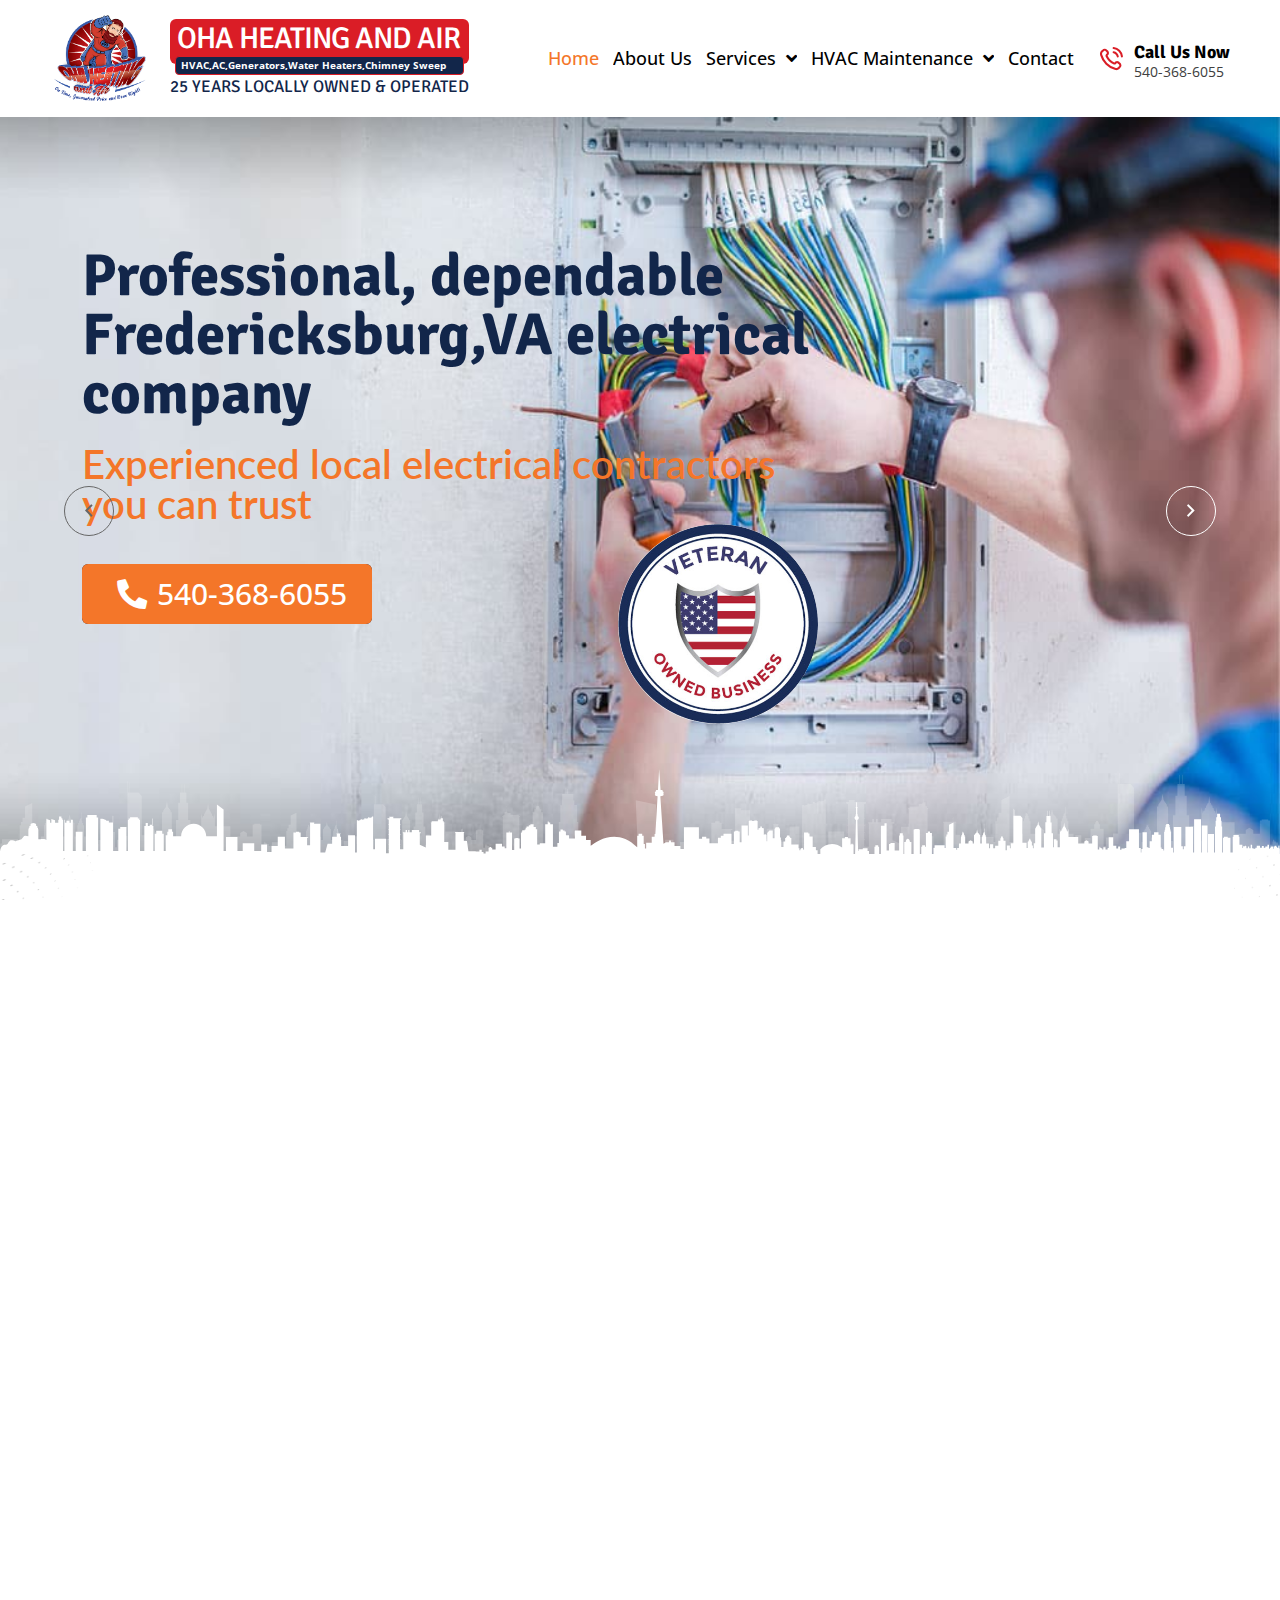
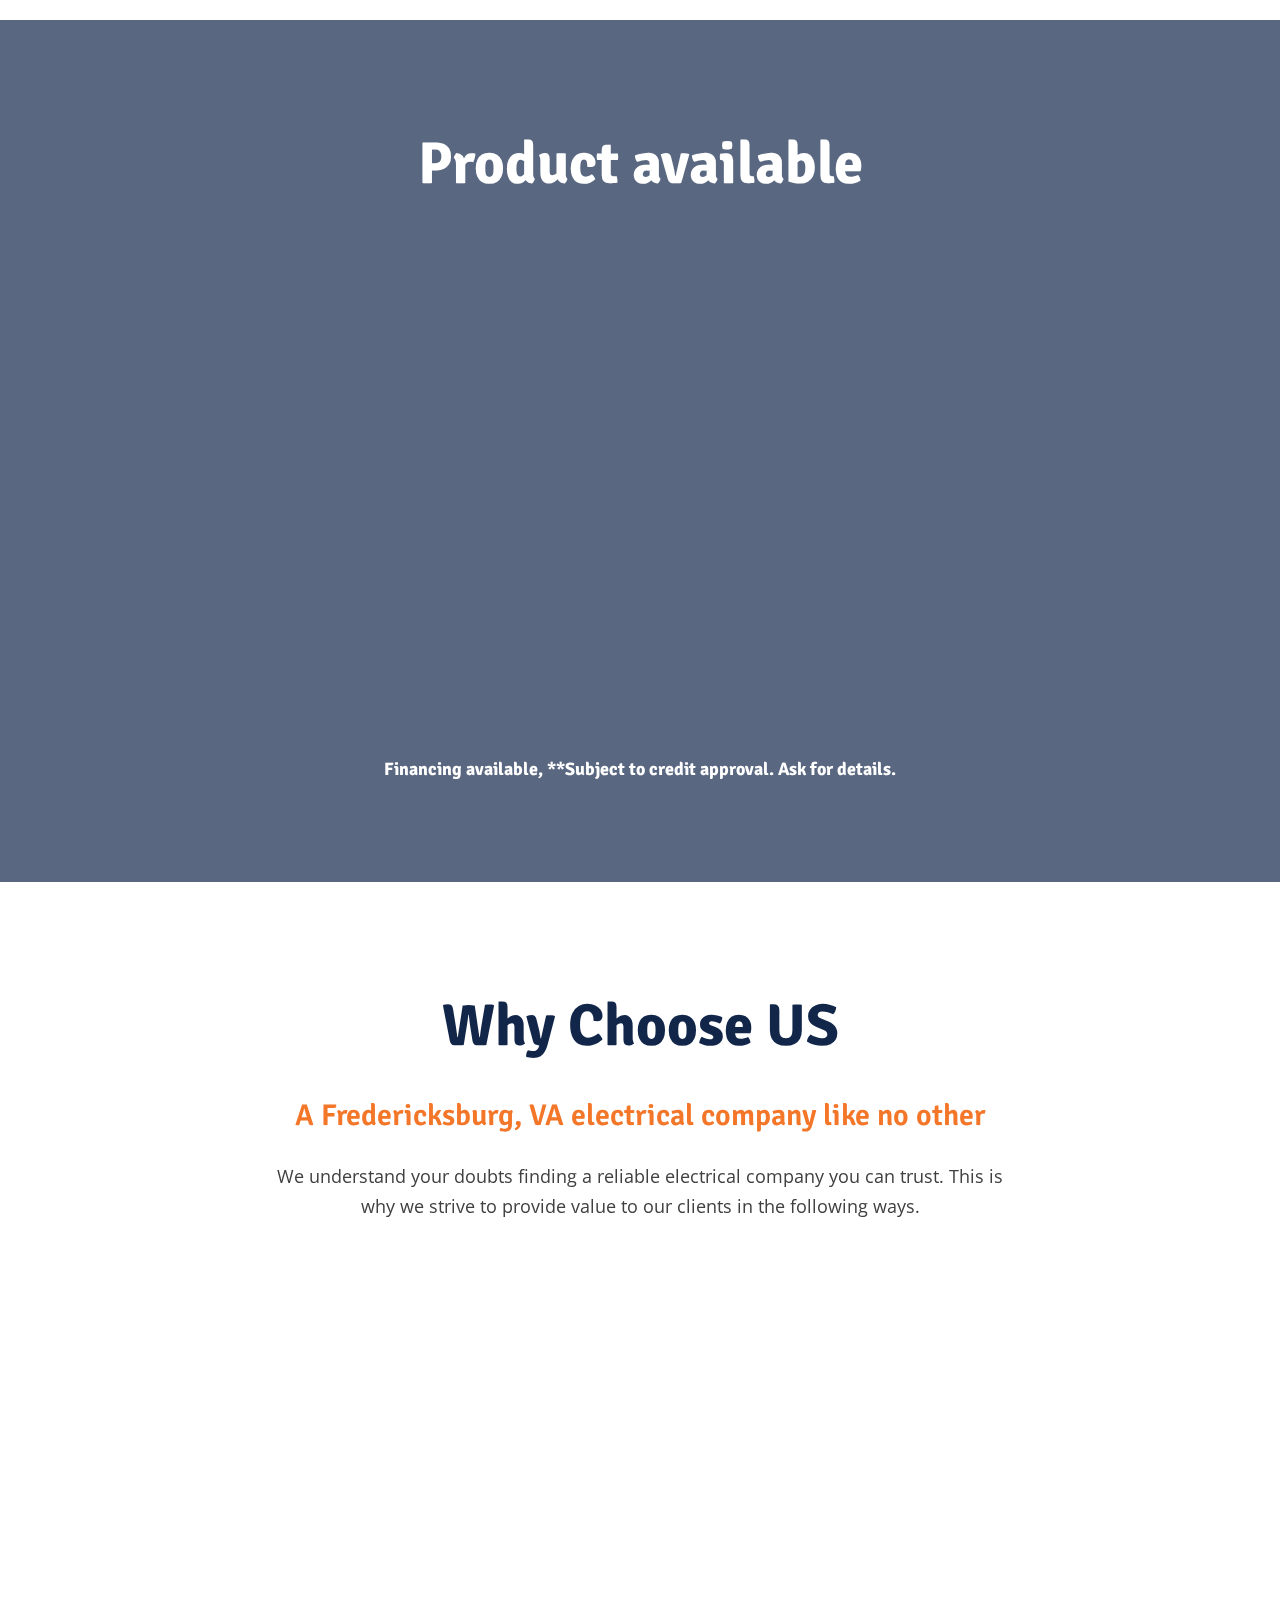
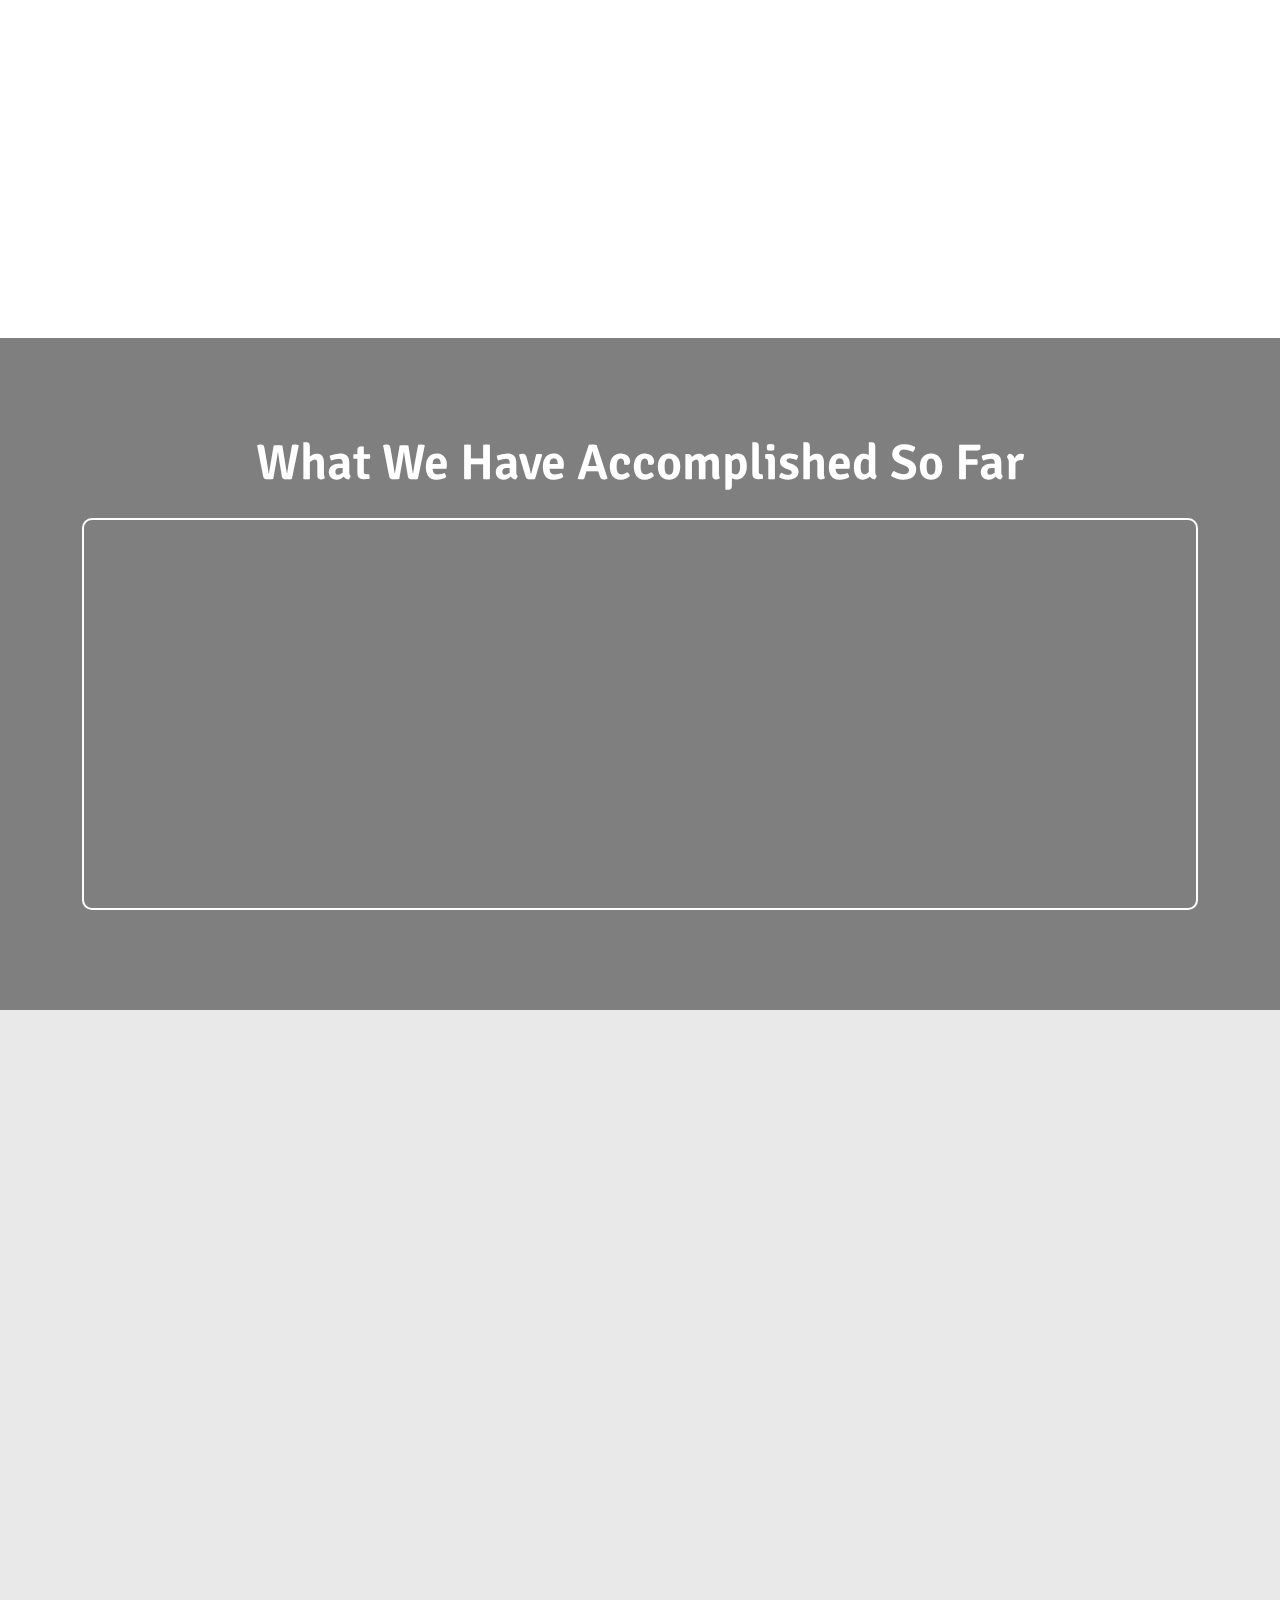
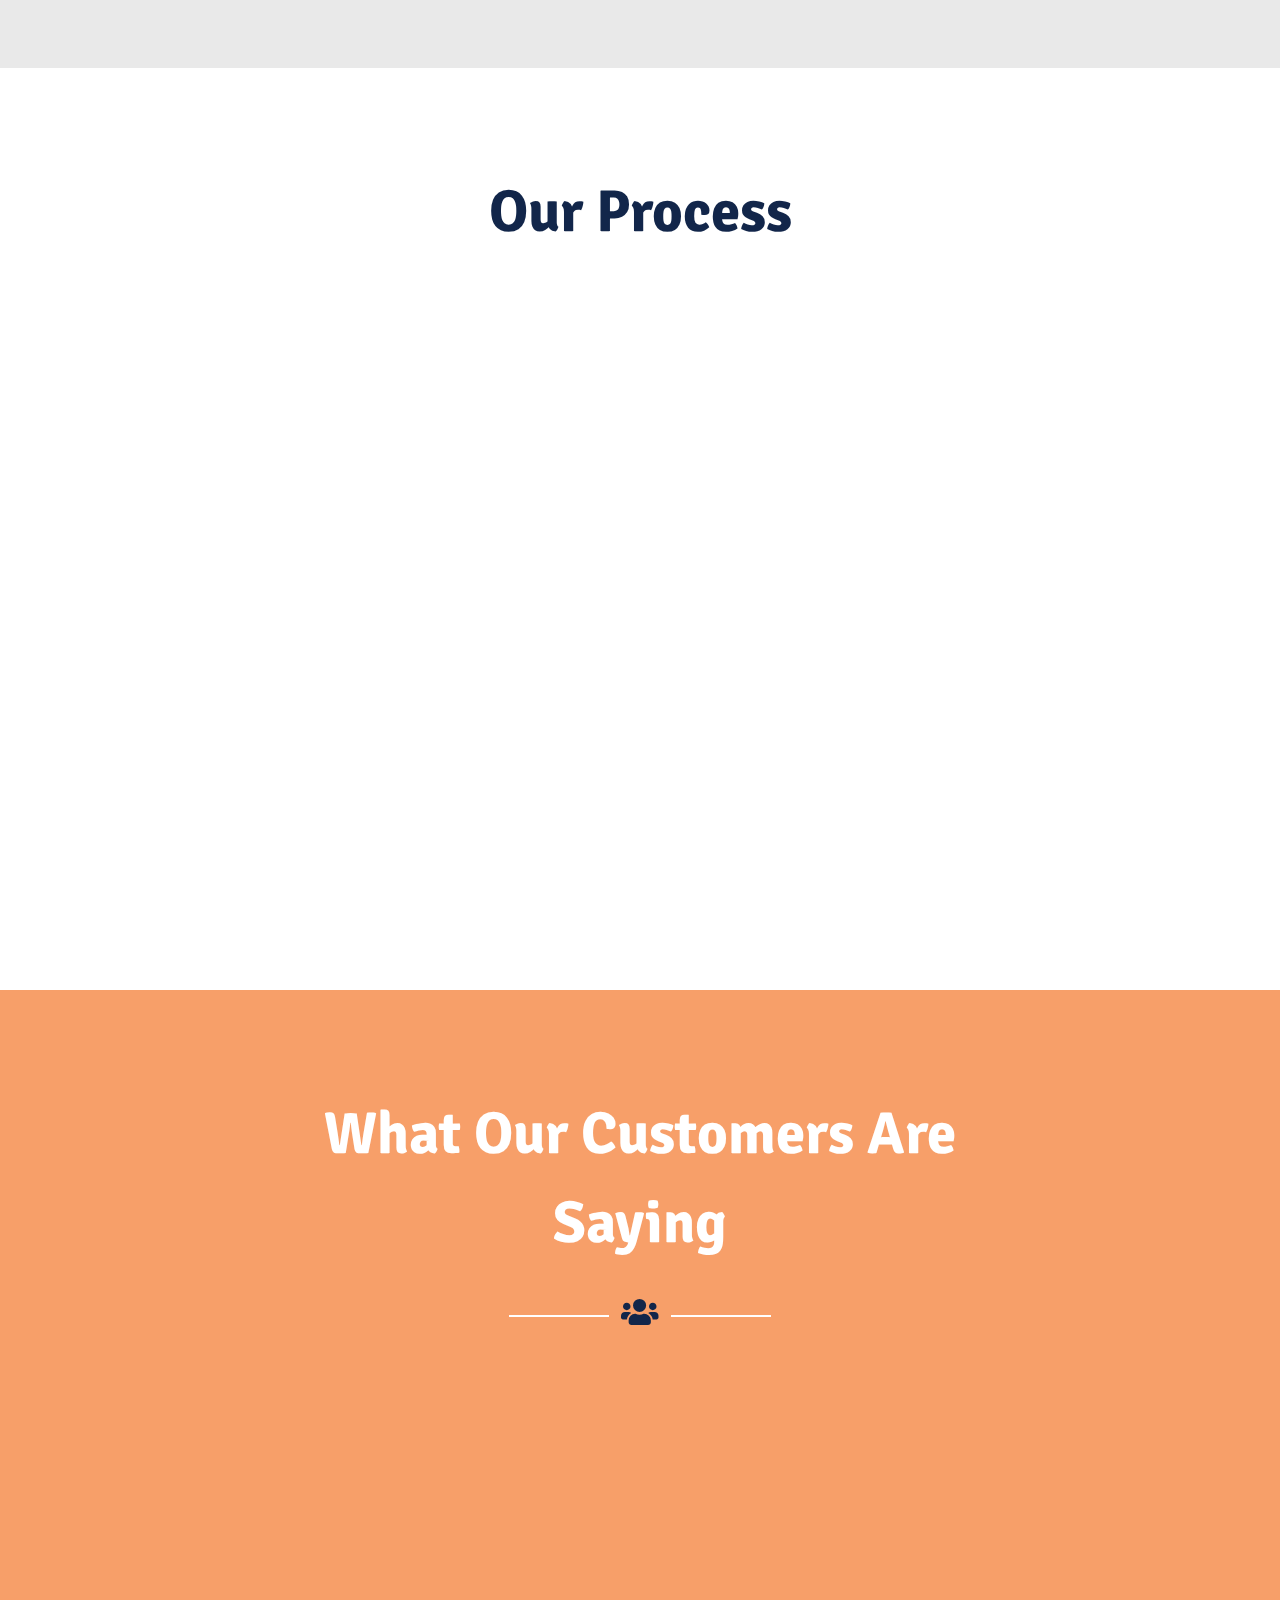
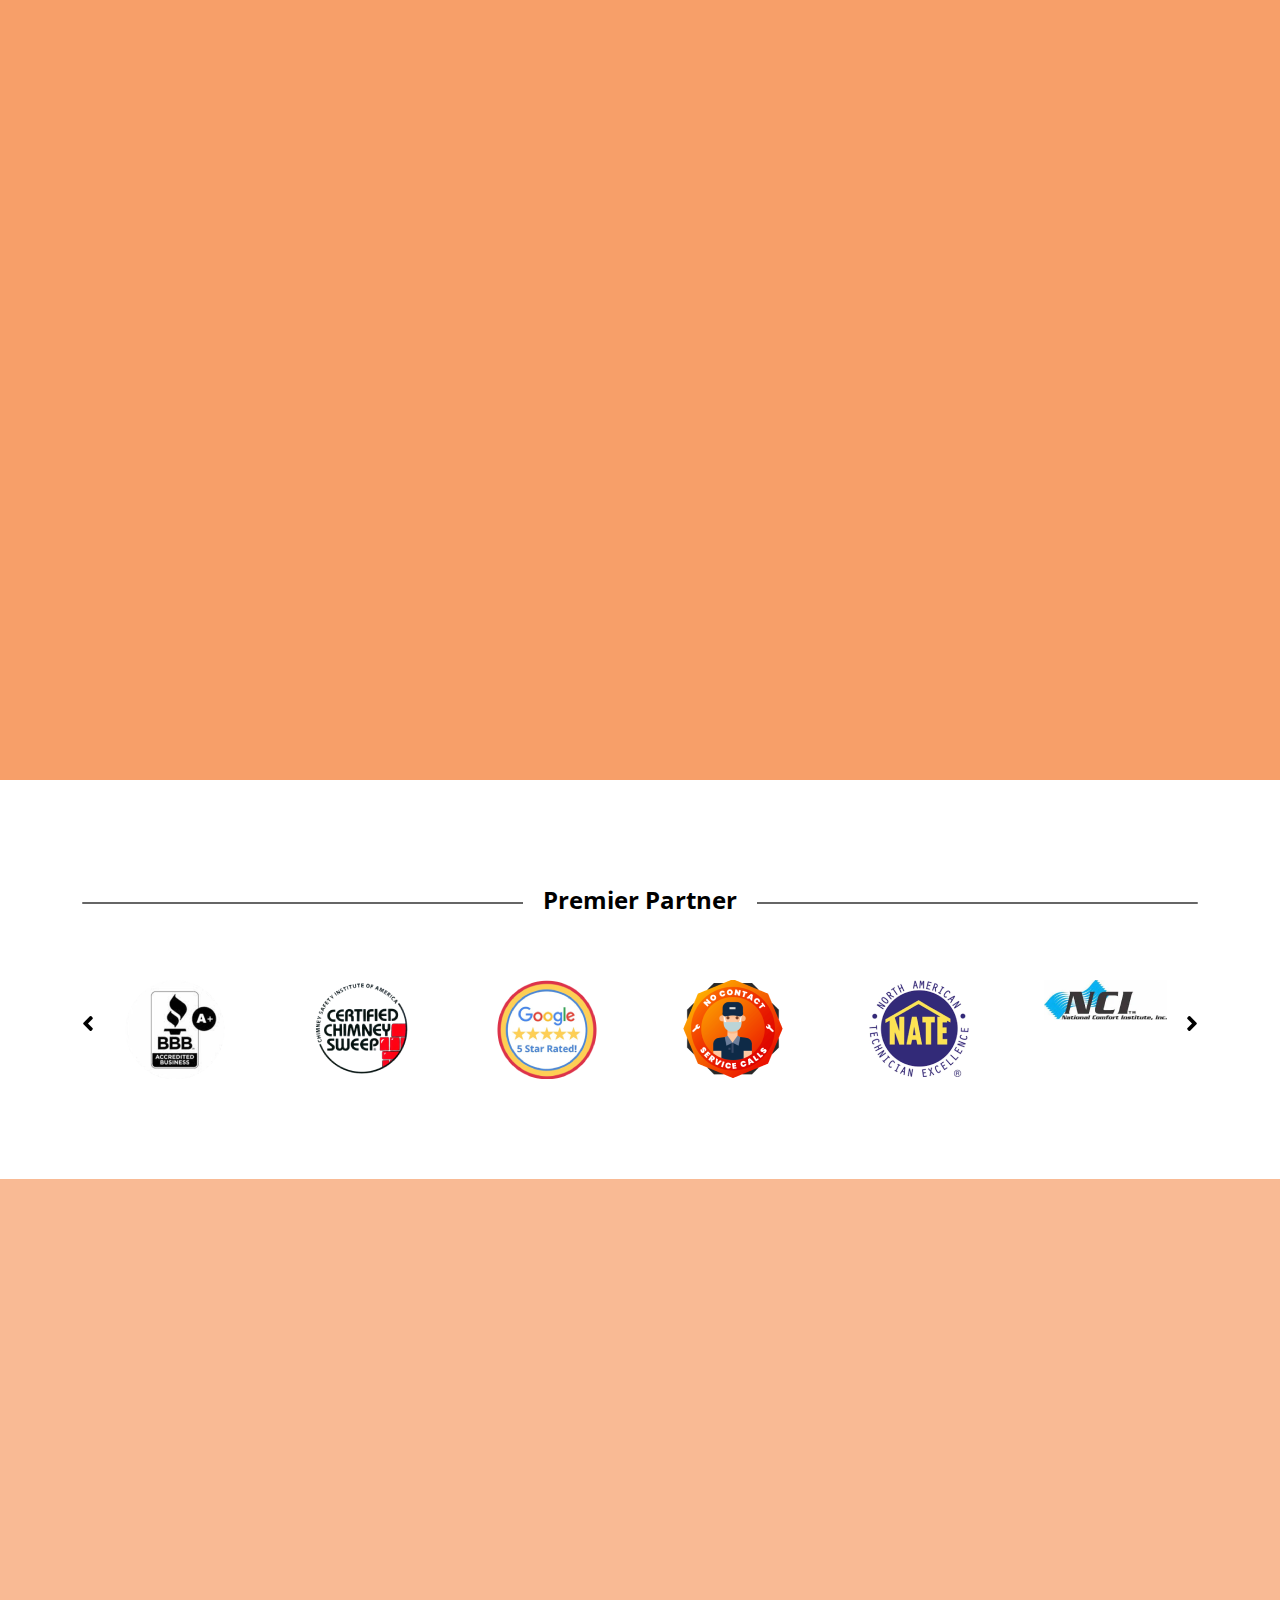
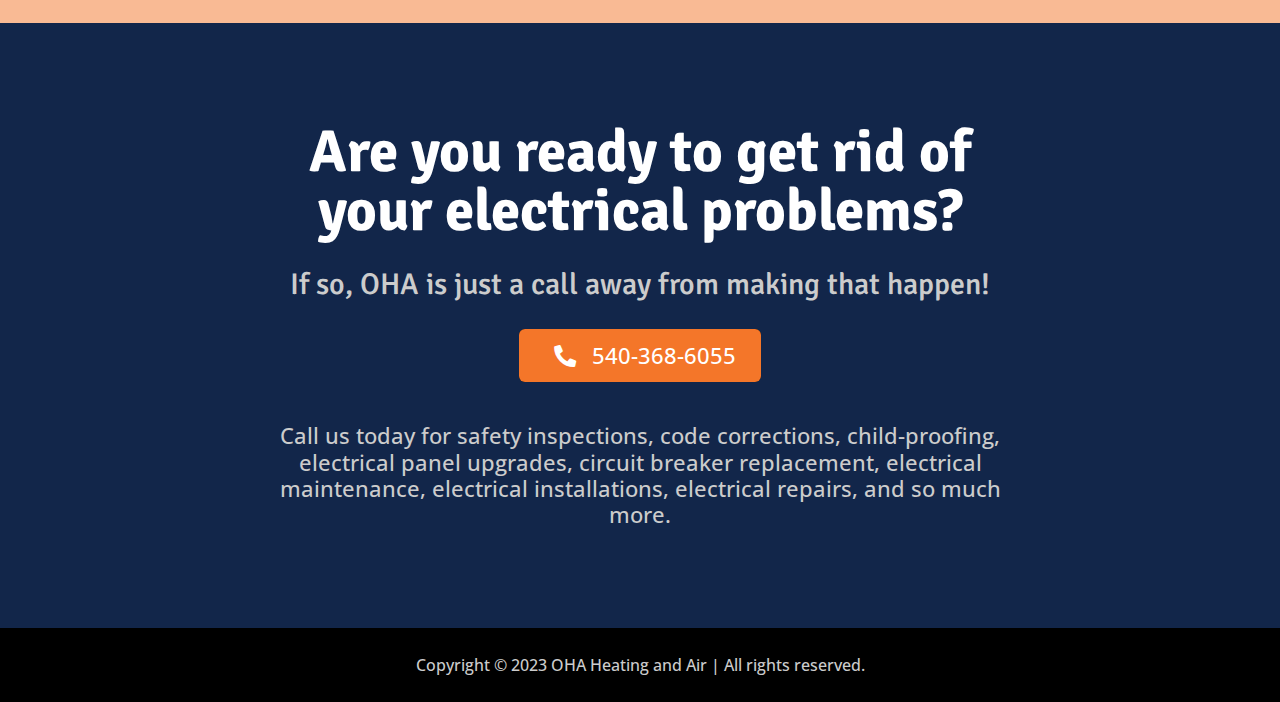
==== commit 9e4b4943: "essu fixd" ====
--- a/index.html
+++ b/index.html
@@ -144,7 +144,7 @@
                                 <h1>Professional, dependable Fredericksburg,VA electrical company</h1>
                                 <h2>Experienced local electrical contractors you can trust</h2>
                                 <a class="theme-btn" href="tel:540-368-6055"><i class="fas fa-phone"></i>540-368-6055</a>
-                                <img src="https://fixmyair.com/wp-content/uploads/2021/10/vetern.jpg" alt="Veteran">
+                                <img src="assets/img/vetern.jpg" alt="Veteran">
                             </div>
                         </div>
                     </div>
@@ -265,7 +265,7 @@
                                 <h1>Professional, dependable Fredericksburg,VA electrical company</h1>
                                 <h2>Experienced local electrical contractors you can trust</h2>
                                 <a class="theme-btn" href="tel:540-368-6055"><i class="fas fa-phone"></i>540-368-6055</a>
-                                <img src="https://fixmyair.com/wp-content/uploads/2021/10/vetern.jpg" alt="Veteran">
+                                <img src="assets/img/vetern.jpg" alt="Veteran">
                             </div>
                         </div>
                     </div>
@@ -386,7 +386,7 @@
                                 <h1>Professional, dependable Fredericksburg,VA electrical company</h1>
                                 <h2>Experienced local electrical contractors you can trust</h2>
                                 <a class="theme-btn" href="tel:540-368-6055"><i class="fas fa-phone"></i>540-368-6055</a>
-                                <img src="https://fixmyair.com/wp-content/uploads/2021/10/vetern.jpg" alt="Veteran">
+                                <img src="assets/img/vetern.jpg" alt="Veteran">
                             </div>
                         </div>
                     </div>
--- a/assets/css/style.css
+++ b/assets/css/style.css
@@ -437,6 +437,13 @@
   }
 }
 
+@media (min-width: 1920px) {
+  .container {
+    max-width: 85%;
+    margin: 0 auto;
+  }
+}
+
 /* ----------------------------------
     Template Helps Classes - Styles
  ------------------------------------ */
@@ -980,21 +987,21 @@
   z-index: 9999;
   background-color: #fff;
 }
-header .menu_bar, header .container-fluid {
+header .container-fluid {
   padding: 5px 50px;
 }
 @media (max-width: 1260px) {
-  header .menu_bar, header .container-fluid {
+  header .container-fluid {
     padding: 5px 20px;
   }
 }
 @media (max-width: 996px) {
-  header .menu_bar, header .container-fluid {
+  header .container-fluid {
     padding: 5px 20px;
   }
 }
 @media (max-width: 768px) {
-  header .menu_bar, header .container-fluid {
+  header .container-fluid {
     padding: 5px 15px;
   }
 }
@@ -1799,8 +1806,8 @@
   overflow: hidden;
 }
 .single_product .product_demo img {
-  width: 100%;
-  height: 100%;
+  -o-object-fit: cover;
+     object-fit: cover;
   -webkit-transform: scale(1);
           transform: scale(1);
   -webkit-transition: all 0.4s ease-in-out;
